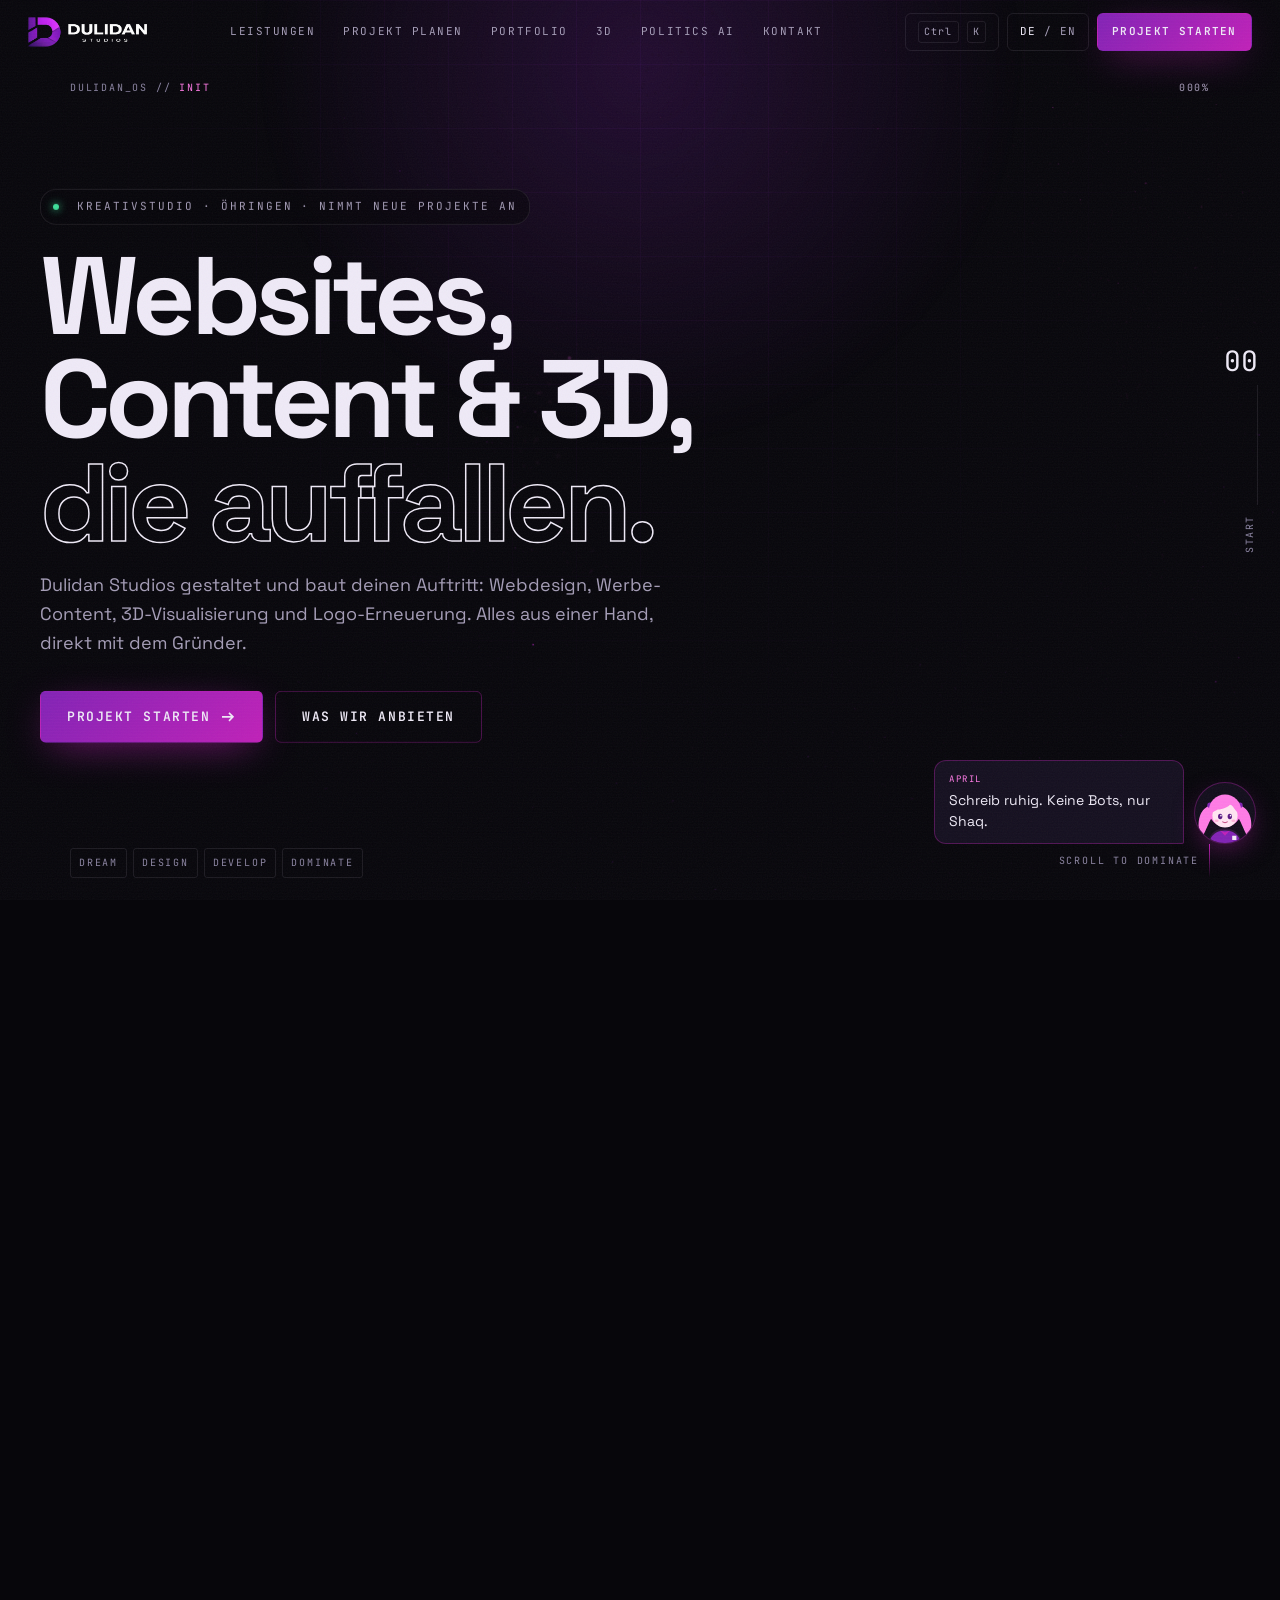
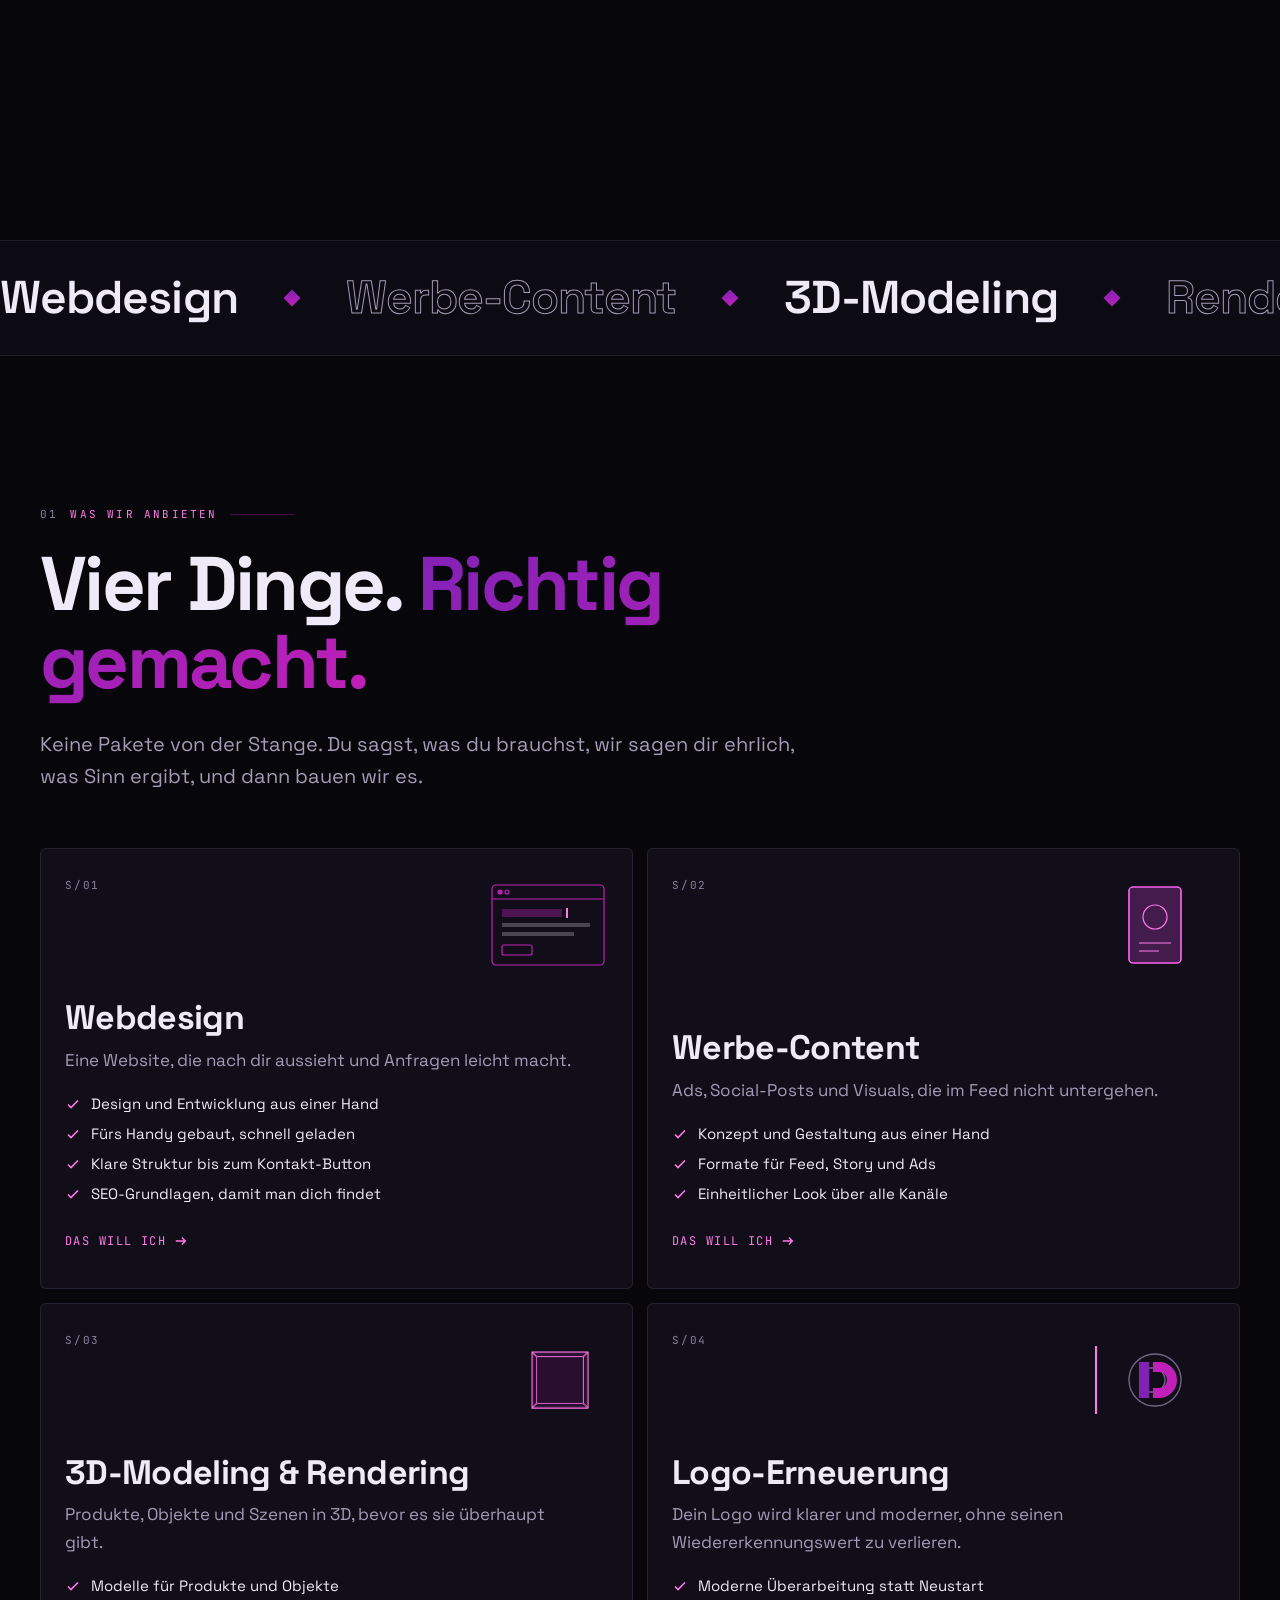
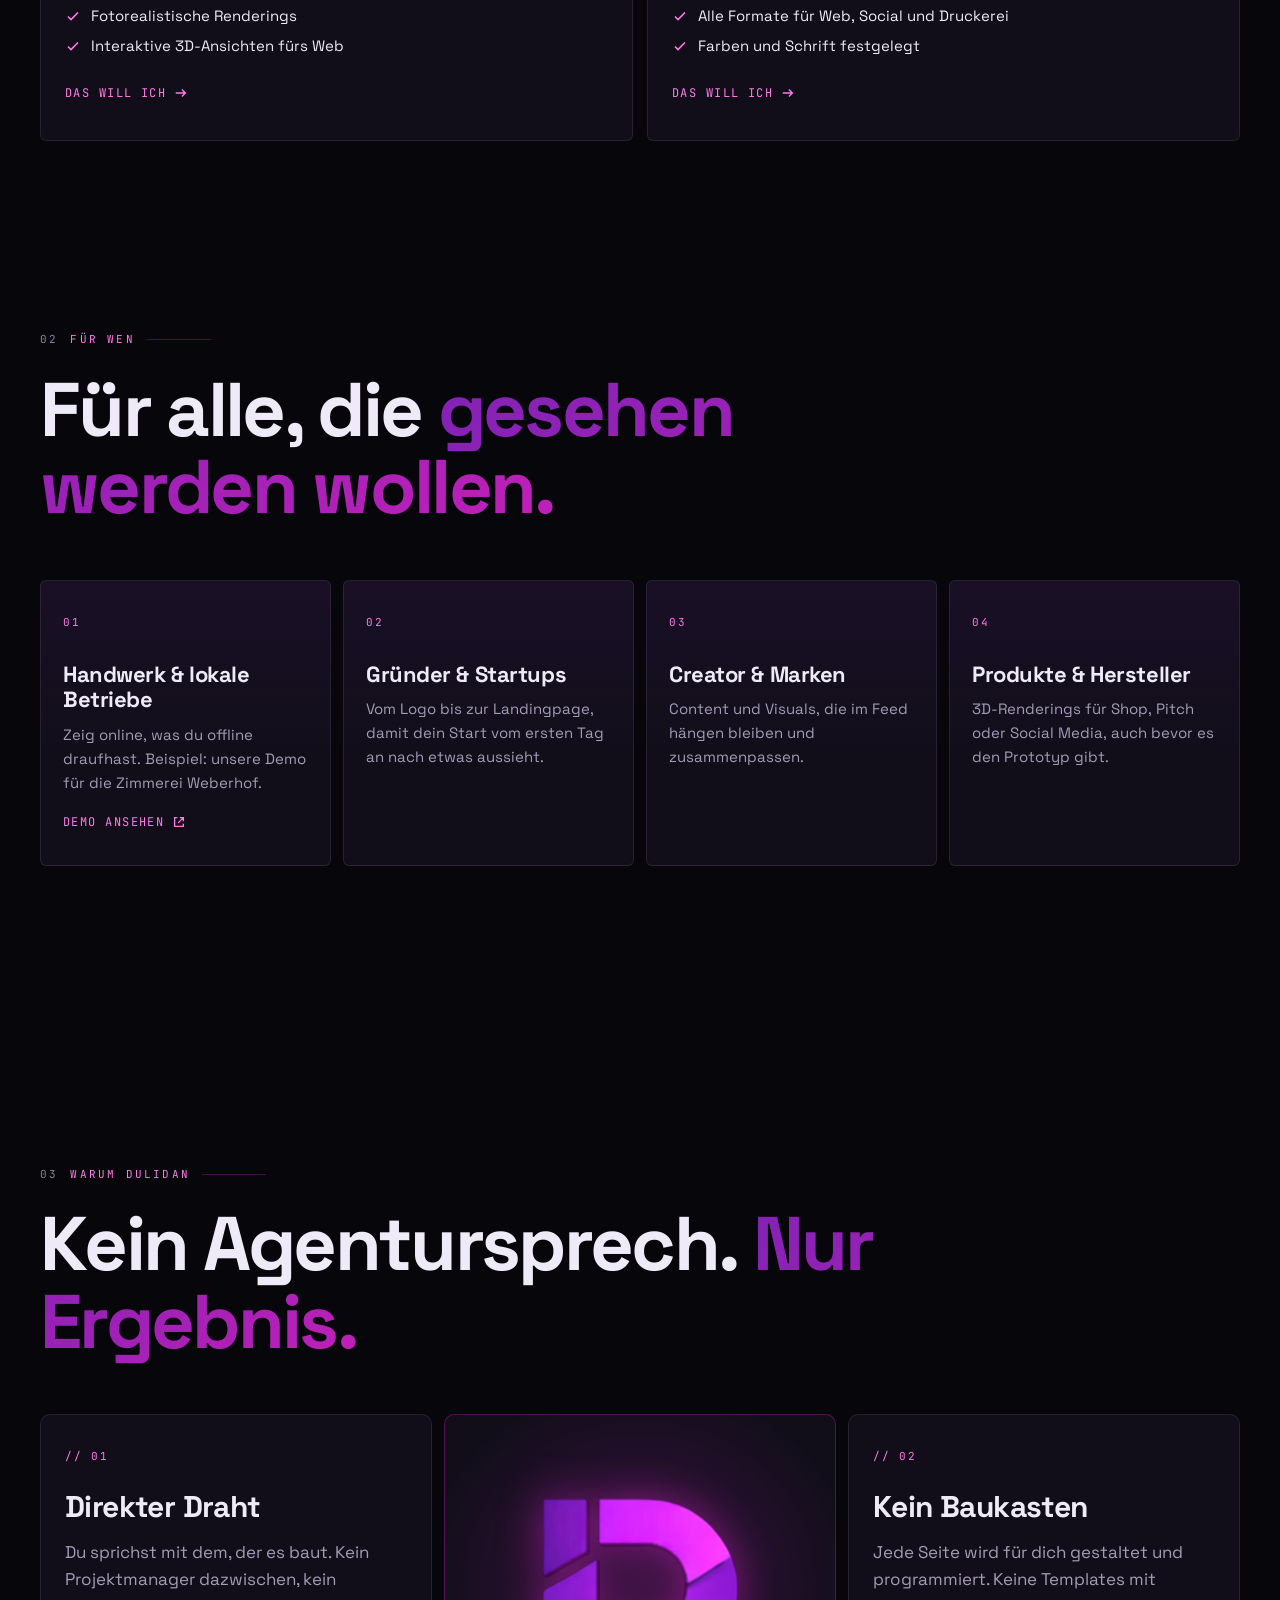
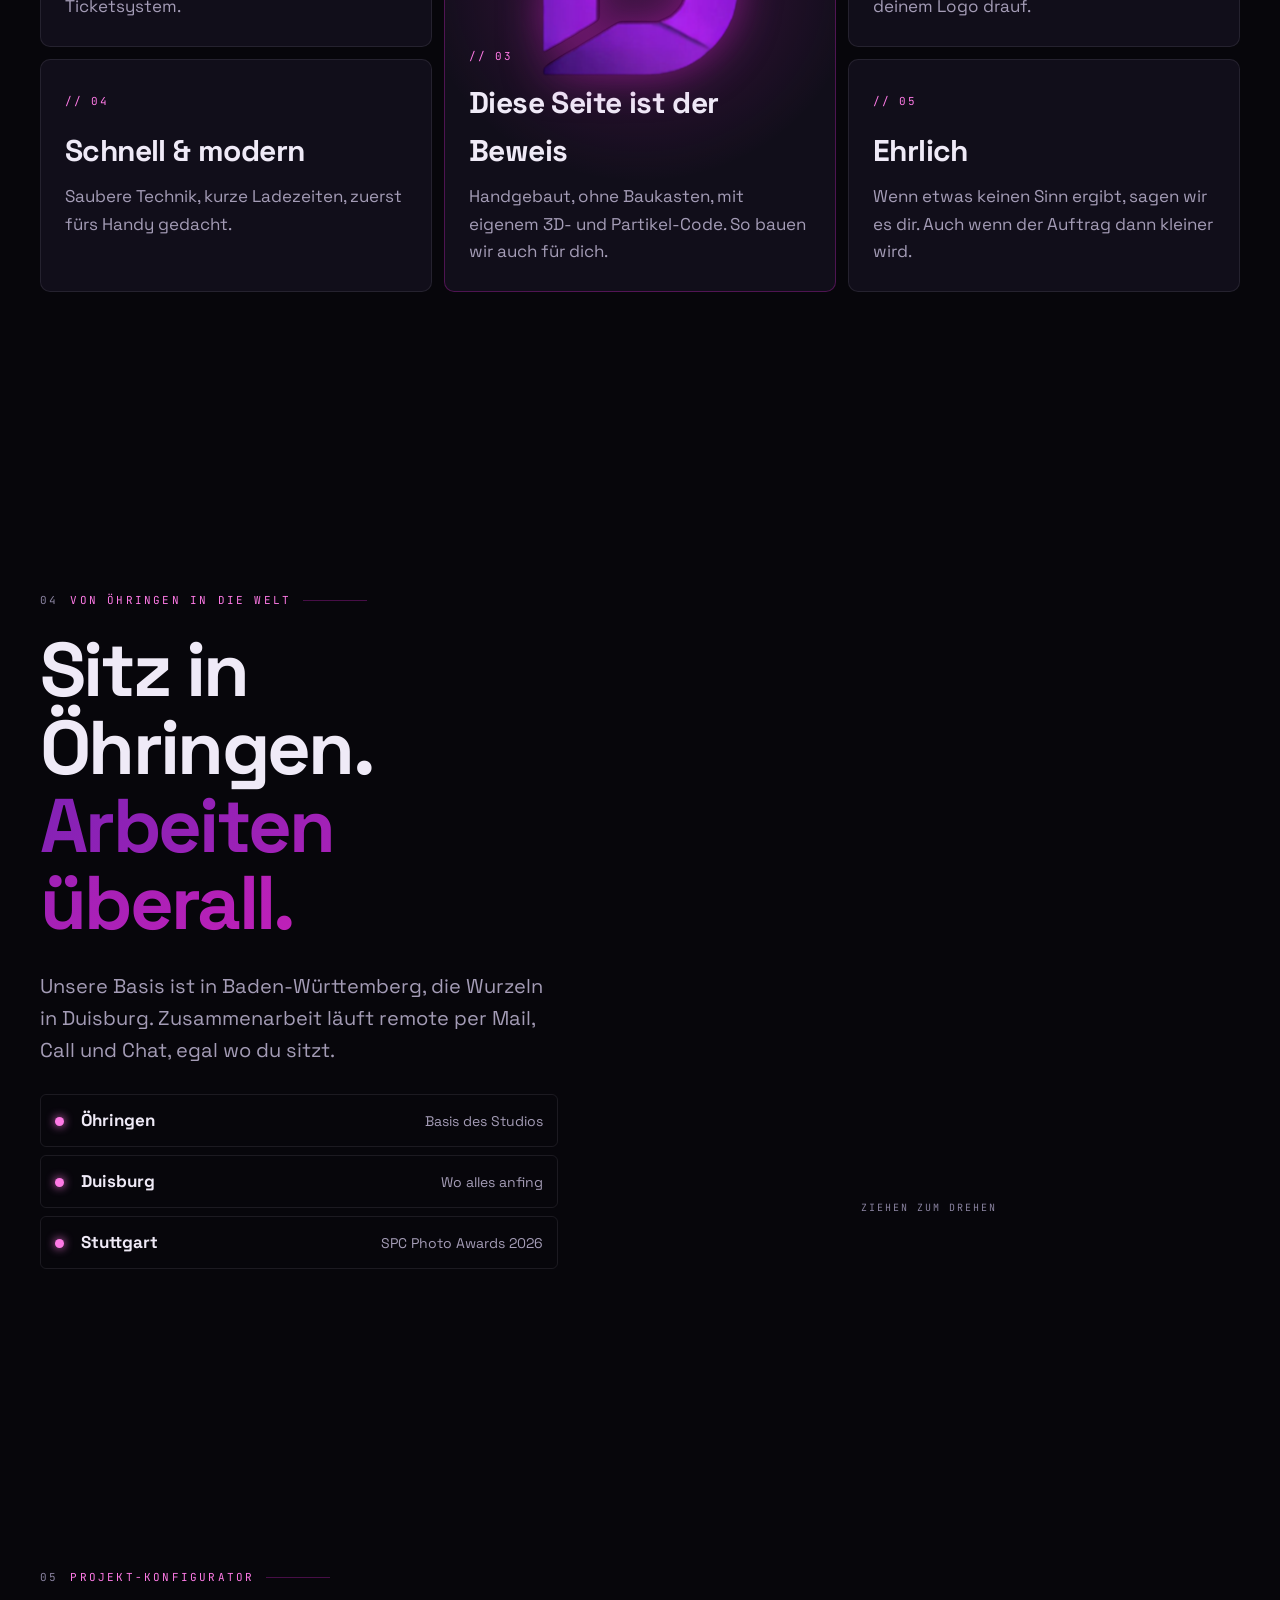
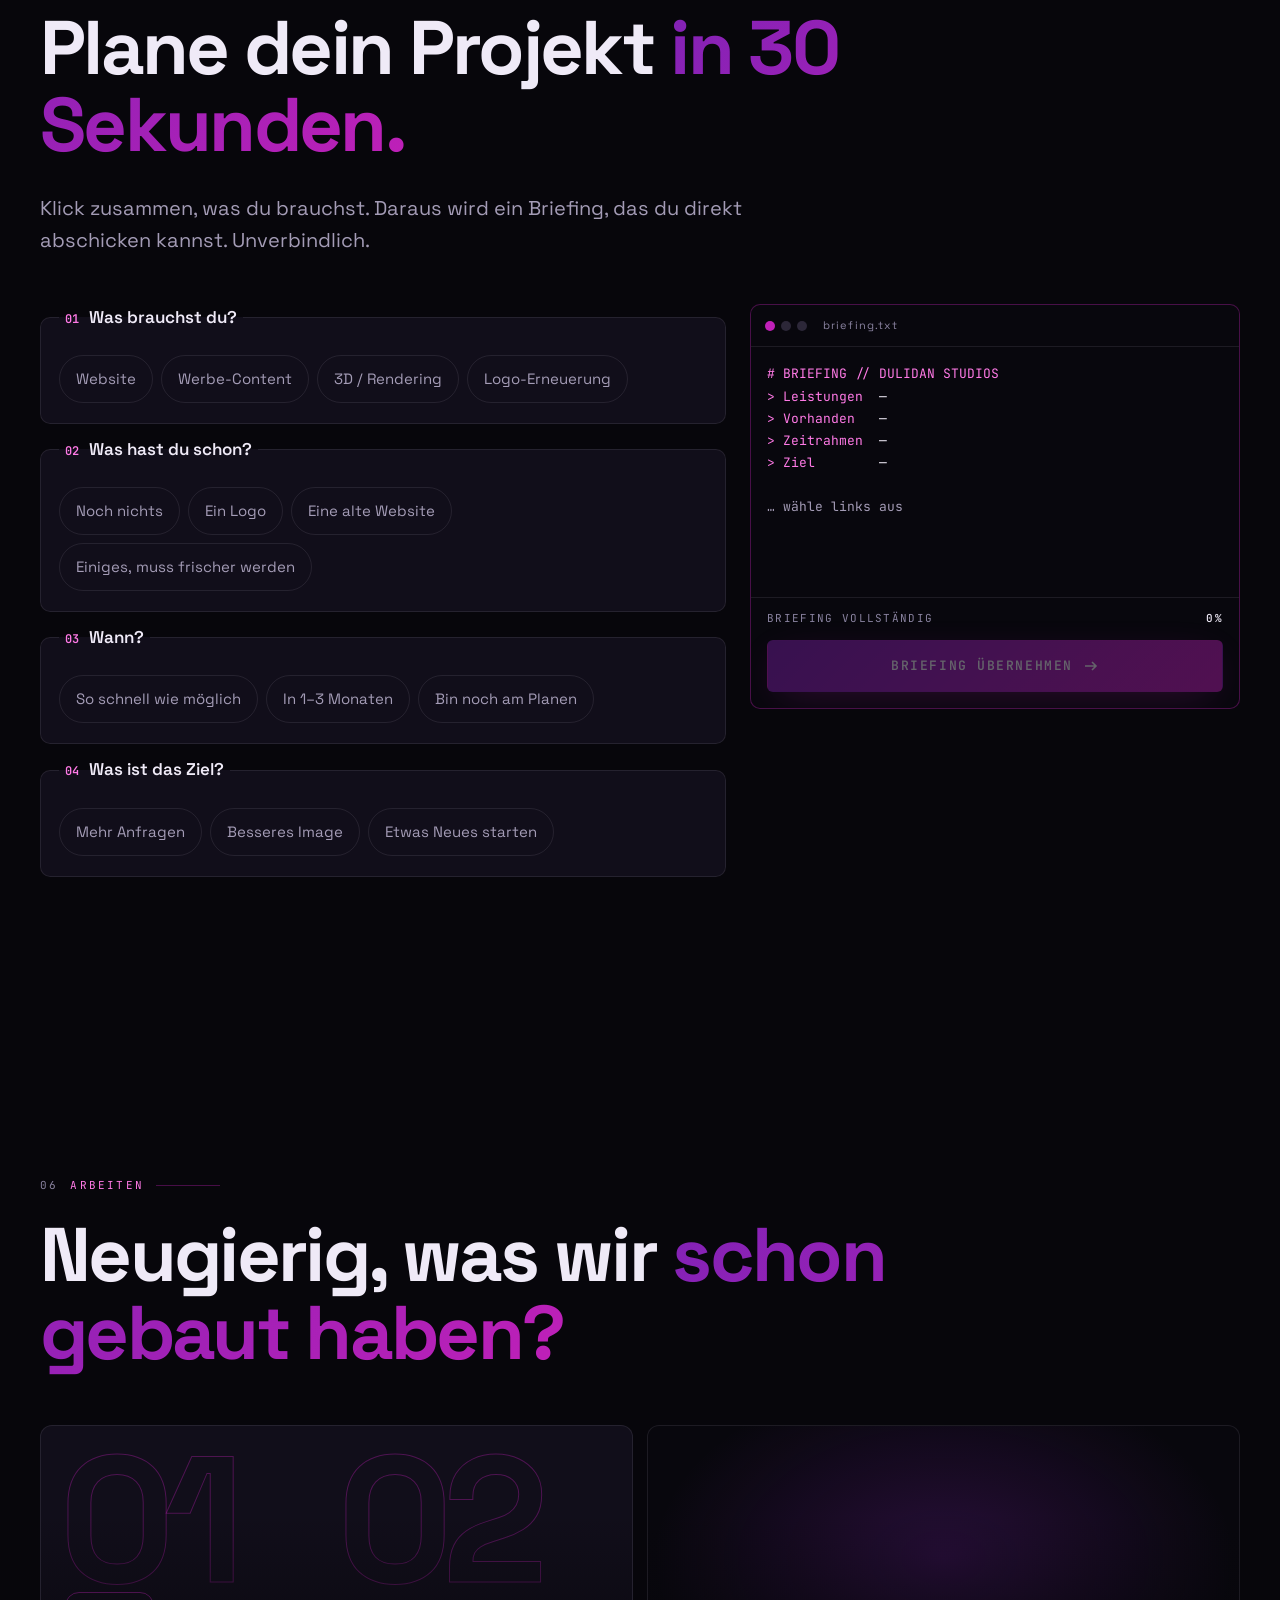
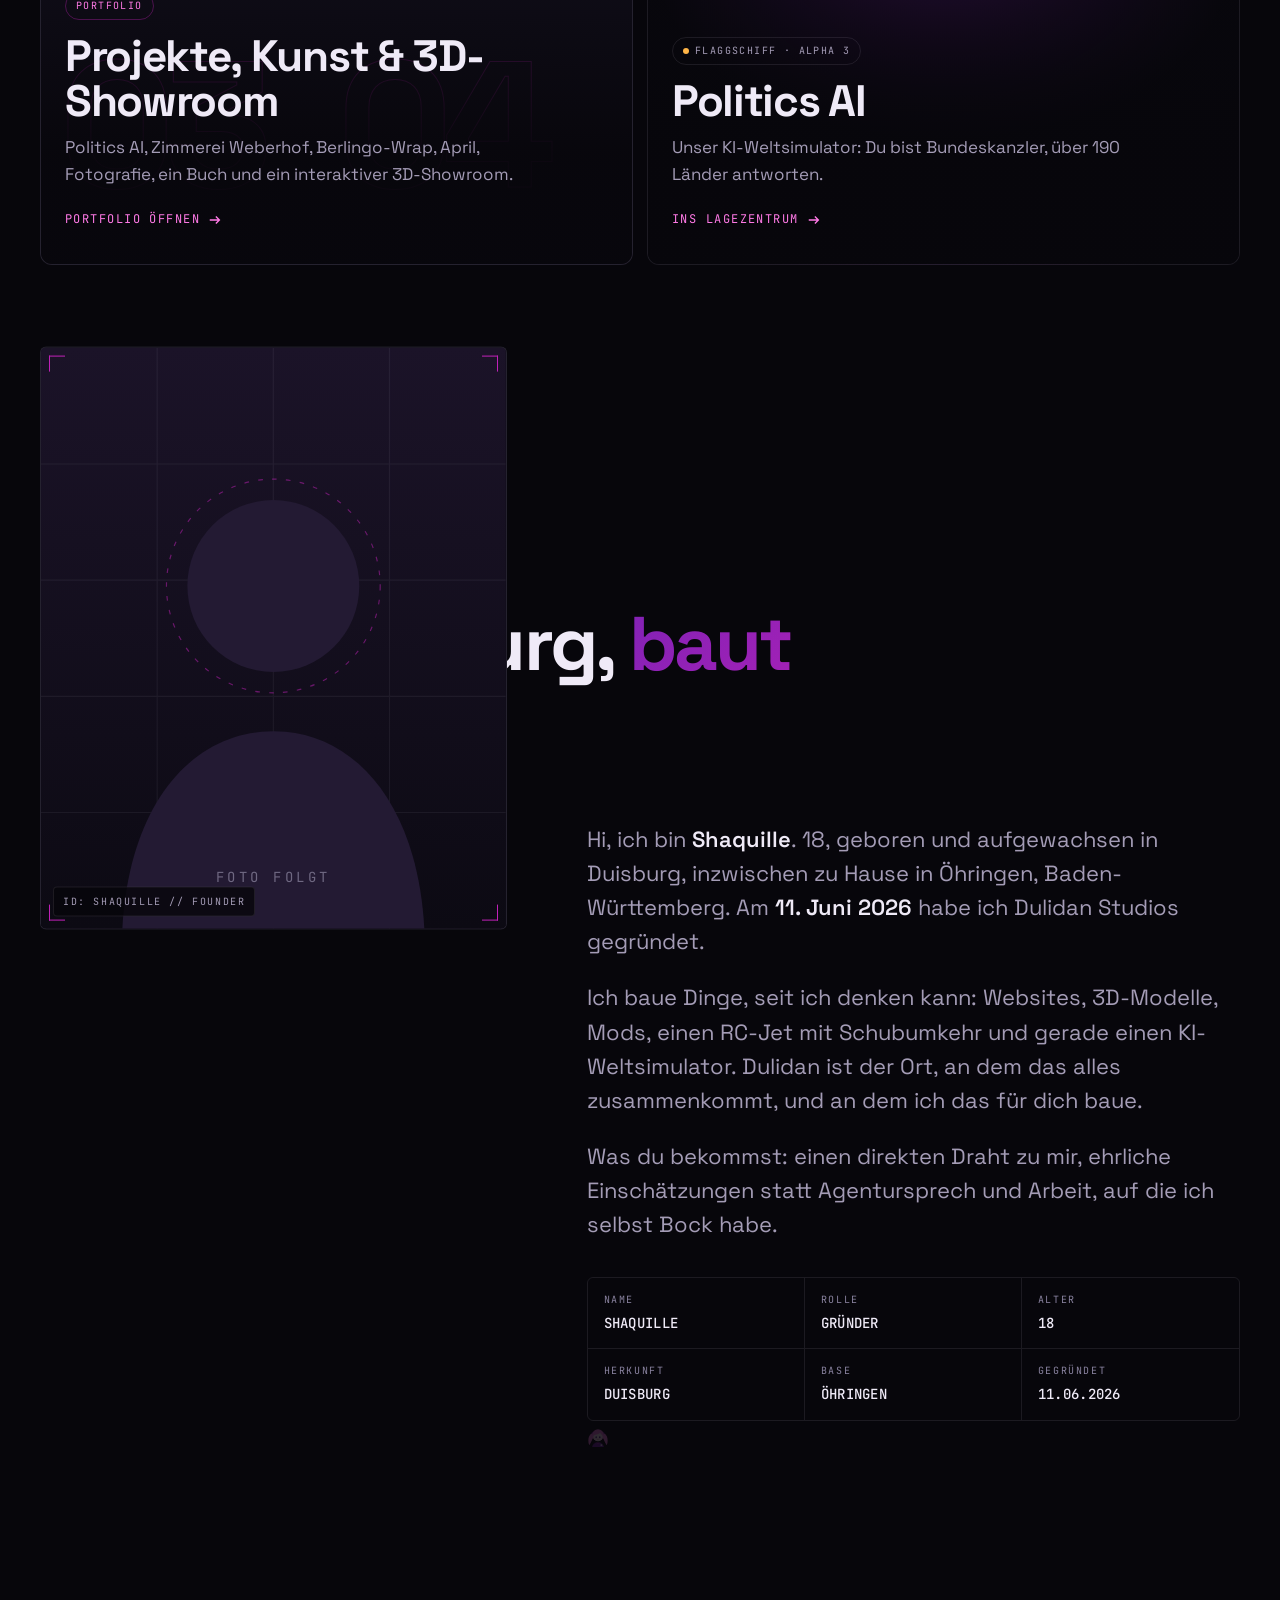
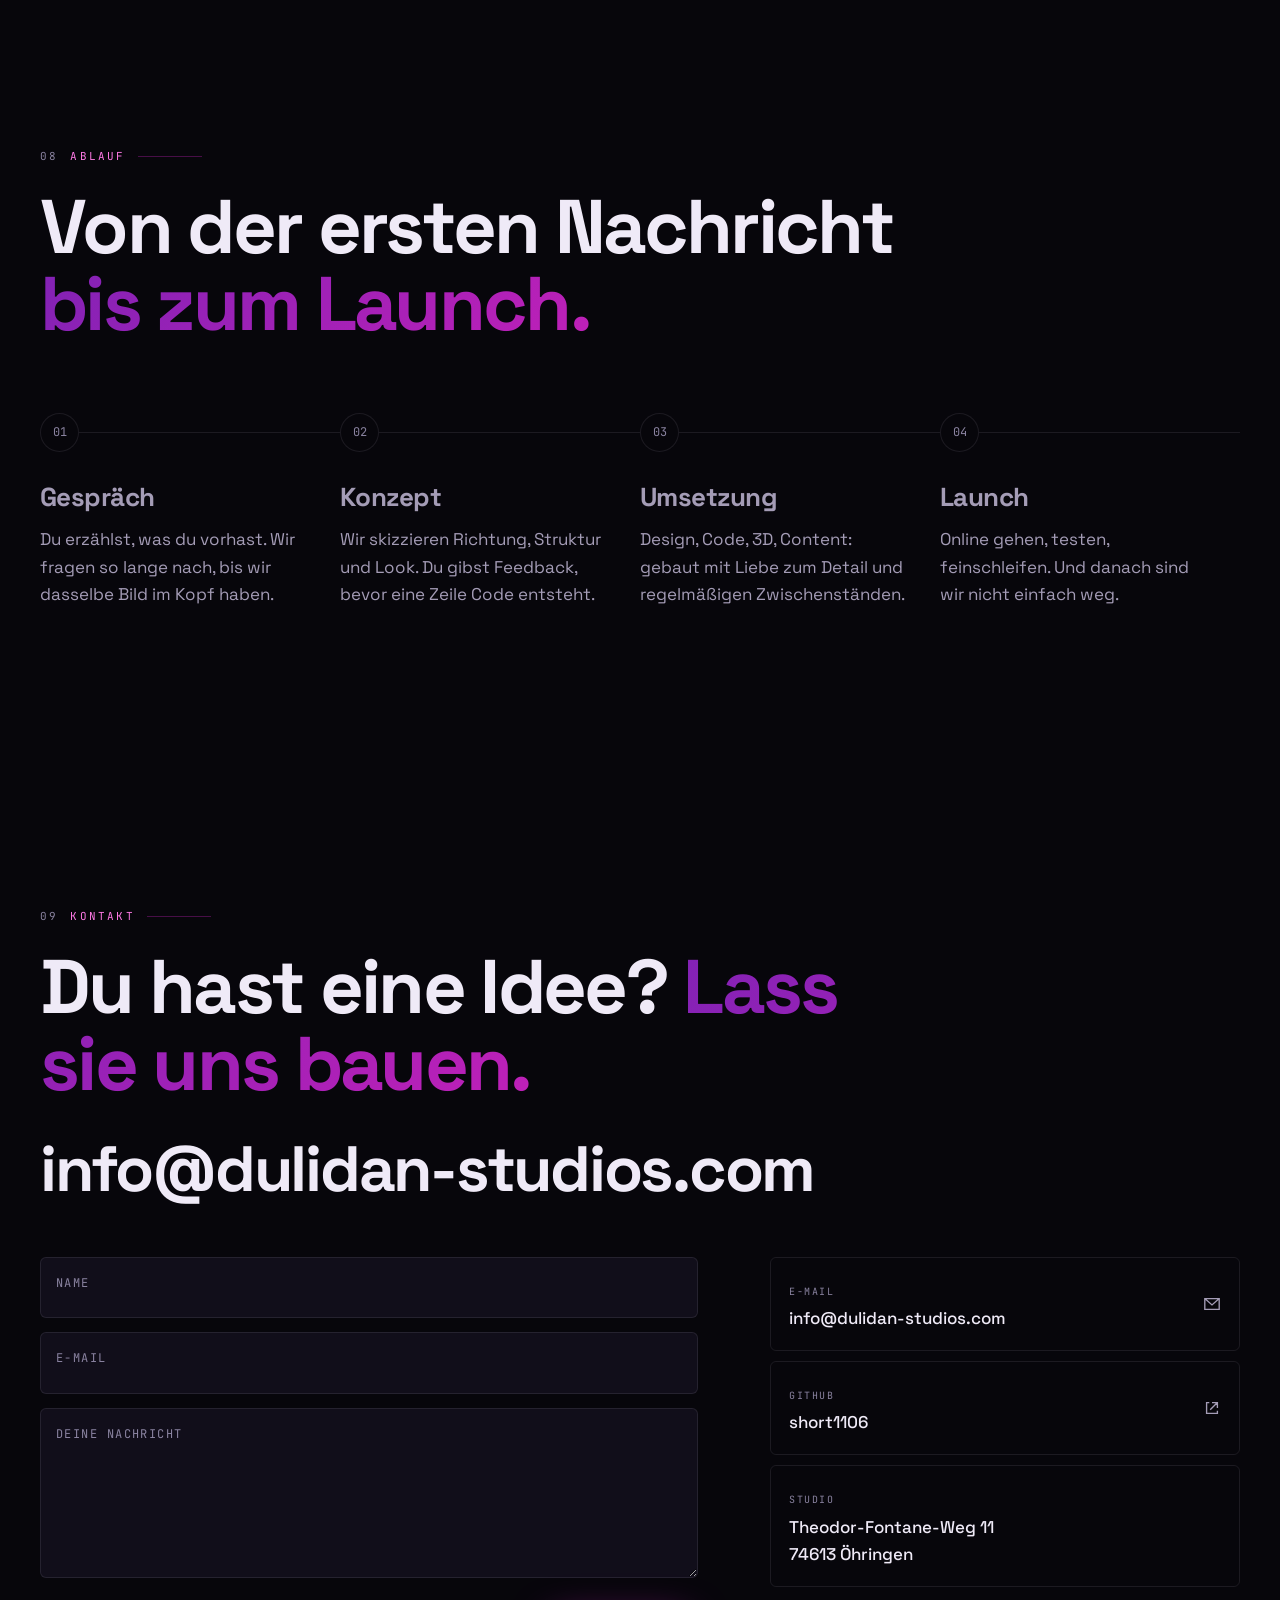
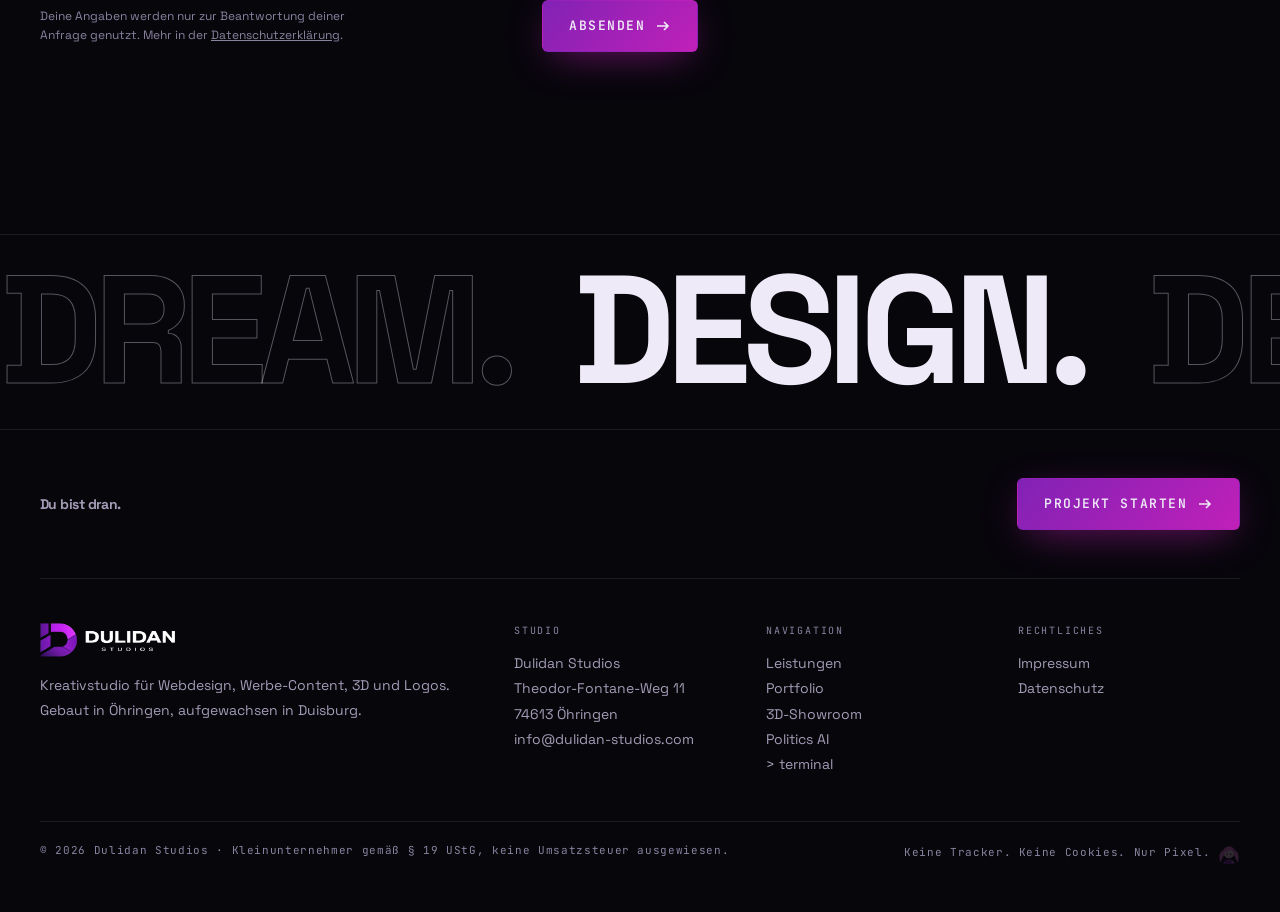
==== index.html @ 0182cdff "Website v2: Kundenfokus, epischer Hero, Portfolio-Seite und 3D-Showroom - Startseite auf Kundengewin" ====
<!DOCTYPE html>
<html lang="de">
<head>
<meta charset="UTF-8">
<meta name="viewport" content="width=device-width, initial-scale=1">
<title>Dulidan Studios · Webdesign, Content & 3D aus Öhringen</title>
<meta name="description" content="Dulidan Studios aus Öhringen: Webdesign, Werbe-Content, 3D-Modeling und Logo-Erneuerung. Dream. Design. Develop. Dominate.">
<meta name="theme-color" content="#07060b">
<meta name="color-scheme" content="dark">
<link rel="canonical" href="https://dulidan-studios.com/">
<meta property="og:type" content="website">
<meta property="og:site_name" content="Dulidan Studios">
<meta property="og:title" content="Dulidan Studios · Dream. Design. Develop. Dominate.">
<meta property="og:description" content="Dulidan Studios aus Öhringen: Webdesign, Werbe-Content, 3D-Modeling und Logo-Erneuerung. Dream. Design. Develop. Dominate.">
<meta property="og:url" content="https://dulidan-studios.com/">
<meta property="og:image" content="https://dulidan-studios.com/assets/img/og.jpg">
<meta property="og:image:width" content="1200">
<meta property="og:image:height" content="630">
<meta property="og:locale" content="de_DE">
<meta name="twitter:card" content="summary_large_image">
<link rel="icon" href="/favicon.ico" sizes="any">
<link rel="apple-touch-icon" href="/apple-touch-icon.png">
<link rel="manifest" href="/site.webmanifest">
<link rel="preload" href="/assets/fonts/space-grotesk.woff2" as="font" type="font/woff2" crossorigin>
<link rel="preload" href="/assets/fonts/jetbrains-mono.woff2" as="font" type="font/woff2" crossorigin>
<link rel="stylesheet" href="/assets/css/main.css">
<noscript><style>.rv,.rv-mask{opacity:1!important;transform:none!important;clip-path:none!important}.epic{height:auto!important}.epic-words .w{opacity:1!important;position:static!important}</style></noscript>
<script type="application/ld+json">
{"@context":"https://schema.org","@type":"Organization","name":"Dulidan Studios","slogan":"Dream. Design. Develop. Dominate.","url":"https://dulidan-studios.com/","logo":"https://dulidan-studios.com/assets/img/icon-192.png","email":"info@dulidan-studios.com","foundingDate":"2026-06-11","founder":{"@type":"Person","name":"Shaquille Abid El Moussaoui"},"address":{"@type":"PostalAddress","streetAddress":"Theodor-Fontane-Weg 11","postalCode":"74613","addressLocality":"Öhringen","addressRegion":"Baden-Württemberg","addressCountry":"DE"},"sameAs":["https://github.com/short1106"]}
</script>
<script>try{if(localStorage.getItem("dd_lang")==="en")document.documentElement.lang="en";if(!localStorage.getItem("dd_booted2")&&!matchMedia("(prefers-reduced-motion: reduce)").matches)document.documentElement.classList.add("booting")}catch(e){}</script>
<script src="/assets/js/main.js" defer></script>
</head>
<body data-page="home">
<svg width="0" height="0" style="position:absolute" aria-hidden="true">
  <defs>
    <!-- TODO: April-Illustration durch finale Grafik ersetzen (Platzhalter-Vektor) -->
    <symbol id="april" viewBox="0 0 100 100">
      <path fill="#ff7ae6" d="M24 38C6 44 2 70 10 92c6-6 12-26 20-38z"/>
      <path fill="#ff7ae6" d="M76 38c18 6 22 32 14 54-6-6-12-26-20-38z"/>
      <circle cx="25" cy="37" r="4.5" fill="#8122b5"/><circle cx="75" cy="37" r="4.5" fill="#8122b5"/>
      <circle cx="50" cy="46" r="27" fill="#ff7ae6"/>
      <path fill="#2a1736" d="M22 100c2-16 13-24 28-24s26 8 28 24z"/>
      <path fill="#8122b5" d="M24 100c2-14 12-21 26-21s24 7 26 21z"/>
      <path fill="#c020b8" d="M42 79l8 9 8-9-8 3z"/>
      <path fill="#fff" opacity=".9" d="M62 88h7v7h-7z"/>
      <ellipse cx="50" cy="54" rx="21" ry="20" fill="#ffe6f2"/>
      <path fill="#ff7ae6" d="M28 50c0-16 10-25 22-25s22 9 22 25c-6-6-10-12-12-16-4 6-14 10-22 10-4 2-8 4-10 6z"/>
      <ellipse cx="42" cy="56" rx="3.6" ry="4.6" fill="#5b1782"/><ellipse cx="58" cy="56" rx="3.6" ry="4.6" fill="#5b1782"/>
      <circle cx="43.2" cy="54.4" r="1.3" fill="#fff"/><circle cx="59.2" cy="54.4" r="1.3" fill="#fff"/>
      <path d="M46 65q4 3 8 0" stroke="#c0407a" stroke-width="1.6" fill="none" stroke-linecap="round"/>
      <ellipse cx="36" cy="63" rx="3.5" ry="2" fill="#ff9fd0" opacity=".7"/><ellipse cx="64" cy="63" rx="3.5" ry="2" fill="#ff9fd0" opacity=".7"/>
    </symbol>
    <symbol id="i-arrow" viewBox="0 0 16 16"><path d="M2 8h11M9 4l4 4-4 4" fill="none" stroke="currentColor" stroke-width="1.6"/></symbol>
    <symbol id="i-ext" viewBox="0 0 16 16"><path d="M6 3H3v10h10v-3M9 3h4v4M13 3L7 9" fill="none" stroke="currentColor" stroke-width="1.5"/></symbol>
    <symbol id="i-check" viewBox="0 0 16 16"><path d="M3 8.5l3 3 7-7" fill="none" stroke="currentColor" stroke-width="1.6"/></symbol>
  </defs>
</svg>

<a class="skip" href="#main" data-en="Skip to content">Zum Inhalt springen</a>
<div class="bg-grid" aria-hidden="true"></div>
<div class="bg-glow" aria-hidden="true"></div>
<div class="fx fx-noise" aria-hidden="true"></div>
<div class="fx fx-scan" aria-hidden="true"></div>
<div class="wipe" id="wipe" aria-hidden="true"><img src="/assets/img/logo-mark.webp" alt="" width="64" height="64"></div>

<!-- BOOT -->
<div class="boot" id="boot" role="dialog" aria-modal="true" aria-label="Startsequenz" hidden>
  <div class="boot-in">
    <img class="boot-logo" src="/assets/img/logo-mark.webp" alt="" width="56" height="56">
    <div class="boot-lines" id="bootLines" aria-live="polite"></div>
    <div class="boot-bar"><i id="bootBar"></i></div>
    <div class="boot-foot"><span>DULIDAN_OS v2.0</span><span id="bootPct">0%</span></div>
  </div>
  <button class="boot-skip" id="bootSkip" type="button" data-en="Skip [Enter]">Überspringen [Enter]</button>
</div>

<!-- HUD -->
<div class="hud hud-progress" aria-hidden="true"><i id="progress"></i></div>
<div class="hud hud-r" aria-hidden="true"><span class="idx mono" id="hudIdx">00</span><span class="bar"><i id="hudBar"></i></span><span class="name" id="hudName">Start</span></div>
<div class="hud hud-bl" aria-hidden="true"><span class="status-dot"></span>Öhringen <b class="mono" id="hudClock">--:--:--</b> · 49.20°N 9.50°E</div>
<div class="hud hud-br" aria-hidden="true">Scroll <b class="mono" id="hudPct">000%</b> · <span data-en="Ctrl+K Command">Strg+K Kommando</span></div>

<!-- NAV -->
<header class="nav" id="nav">
  <a class="nav-logo" href="/" aria-label="Dulidan Studios – Startseite"><img src="/assets/img/logo-full.webp" alt="Dulidan Studios" width="458" height="115"></a>
  <nav aria-label="Hauptnavigation">
    <ul class="nav-links">
      <li><a href="#leistungen" data-en="Services">Leistungen</a></li>
      <li><a href="#projekt" data-en="Plan a project">Projekt planen</a></li>
      <li><a href="/portfolio/">Portfolio</a></li>
      <li><a href="/portfolio/#showroom">3D</a></li>
      <li><a href="/politics-ai/">Politics AI</a></li>
      <li><a href="#kontakt" data-en="Contact">Kontakt</a></li>
    </ul>
  </nav>
  <div class="nav-tools">
    <button class="chip-btn cmdk-btn" type="button" id="cmdkBtn" aria-label="Kommandozentrale öffnen"><kbd>Ctrl</kbd><kbd>K</kbd></button>
    <button class="chip-btn lang-btn" type="button" id="langBtn" aria-label="Sprache wechseln / switch language"><span data-l="de">DE</span>/<span data-l="en">EN</span></button>
    <a class="btn btn-solid btn-nav" href="#projekt" data-en="Start project">Projekt starten</a>
    <button class="burger" id="burger" type="button" aria-label="Menü" aria-expanded="false" aria-controls="mmenu"><span></span></button>
  </div>
</header>
<div class="mmenu" id="mmenu">
  <a href="#leistungen"><span>01</span><b data-en="Services">Leistungen</b></a>
  <a href="#fuerwen"><span>02</span><b data-en="Who it's for">Für wen</b></a>
  <a href="#projekt"><span>03</span><b data-en="Plan a project">Projekt planen</b></a>
  <a href="/portfolio/"><span>04</span><b>Portfolio</b></a>
  <a href="/portfolio/#showroom"><span>05</span><b data-en="3D showroom">3D-Showroom</b></a>
  <a href="/politics-ai/"><span>06</span><b>Politics AI</b></a>
  <a href="#about"><span>07</span><b data-en="About">Über mich</b></a>
  <a href="#kontakt"><span>08</span><b data-en="Contact">Kontakt</b></a>
</div>

<main id="main">

<!-- EPIC HERO: Dream. Design. Develop. Dominate. -->
<section class="epic" id="top" data-sec="Start" aria-labelledby="hero-h">
  <div class="epic-stick">
    <div class="hero-canvas" id="heroCanvas" aria-hidden="true">
      <img class="hero-fallback" id="heroFallback" src="/assets/img/logo-mark.webp" alt="" width="512" height="512">
    </div>
    <div class="epic-flash" aria-hidden="true"></div>

    <div class="epic-intro wrap" id="epicIntro">
      <p class="hero-kicker"><span class="status-dot"></span><span data-en="Creative studio · Öhringen · taking new projects">Kreativstudio · Öhringen · nimmt neue Projekte an</span></p>
      <h1 class="hero-title" id="hero-h"><span class="l"><span data-en="Websites,">Websites,</span></span><span class="l l2"><span data-en="content &amp; 3D">Content &amp; 3D,</span></span><span class="l l3"><span class="outline" data-en="that stand out.">die auffallen.</span></span></h1>
      <p class="hero-sub" data-en="Dulidan Studios designs and builds your presence: web design, ad content, 3D visualisation and logo refreshes. Everything from one hand, directly with the founder.">Dulidan Studios gestaltet und baut deinen Auftritt: Webdesign, Werbe-Content, 3D-Visualisierung und Logo-Erneuerung. Alles aus einer Hand, direkt mit dem Gründer.</p>
      <div class="hero-cta">
        <a class="btn btn-solid mag" href="#projekt" data-cursor="Los"><span data-en="Start your project">Projekt starten</span><svg aria-hidden="true"><use href="#i-arrow"/></svg></a>
        <a class="btn mag" href="#leistungen" data-cursor="Services"><span data-en="What we offer">Was wir anbieten</span></a>
      </div>
    </div>

    <div class="epic-words" id="epicWords" aria-label="Dream. Design. Develop. Dominate.">
      <div class="w" data-i="0"><span class="wn mono">01</span><b class="glitch" data-t="DREAM.">DREAM.</b><span class="ws" data-en="You have an idea.">Du hast eine Idee.</span></div>
      <div class="w" data-i="1"><span class="wn mono">02</span><b class="glitch" data-t="DESIGN.">DESIGN.</b><span class="ws" data-en="We give it shape.">Wir geben ihr eine Form.</span></div>
      <div class="w" data-i="2"><span class="wn mono">03</span><b class="glitch" data-t="DEVELOP.">DEVELOP.</b><span class="ws" data-en="We build it. Visible to the whole world.">Wir bauen sie. Sichtbar für die ganze Welt.</span></div>
      <div class="w" data-i="3"><span class="wn mono">04</span><b class="glitch" data-t="DOMINATE.">DOMINATE.</b><span class="ws" data-en="And you stand out.">Und du hebst dich ab.</span></div>
      <div class="w w-final" data-i="4">
        <p class="lockup"><span>Dream.</span> <span>Design.</span> <span>Develop.</span> <span class="dom">Dominate.</span></p>
        <a class="btn btn-solid mag" href="#leistungen" data-cursor="Go"><span data-en="Let's go">Lass uns loslegen</span><svg aria-hidden="true"><use href="#i-arrow"/></svg></a>
      </div>
    </div>

    <div class="epic-hud" aria-hidden="true">
      <div class="eh-tl mono">DULIDAN_OS // <span id="ehStage">INIT</span></div>
      <div class="eh-tr mono"><span id="ehPct">000</span>%</div>
      <ol class="eh-steps mono" id="ehSteps"><li>Dream</li><li>Design</li><li>Develop</li><li>Dominate</li></ol>
      <div class="eh-scroll mono"><span data-en="Scroll to dominate">Scroll to dominate</span><i></i></div>
    </div>
  </div>
</section>

<div class="marquee" aria-hidden="true">
  <div class="marquee-track">
    <span>Webdesign</span><span>Werbe-Content</span><span>3D-Modeling</span><span>Rendering</span><span>Logo-Erneuerung</span><span>Social Ads</span>
    <span>Webdesign</span><span>Werbe-Content</span><span>3D-Modeling</span><span>Rendering</span><span>Logo-Erneuerung</span><span>Social Ads</span>
  </div>
</div>

<!-- LEISTUNGEN -->
<section class="sec" id="leistungen" data-sec="Leistungen" data-sec-en="Services" aria-labelledby="svc-h">
  <div class="wrap">
    <p class="sec-label rv"><span class="n">01</span><span data-en="What we offer">Was wir anbieten</span></p>
    <h2 class="h2 rv-mask" id="svc-h" data-en="Four things. <em>Done properly.</em>">Vier Dinge. <em>Richtig gemacht.</em></h2>
    <p class="lead rv" data-en="No off-the-shelf packages. You tell us what you need, we tell you honestly what makes sense, and then we build it.">Keine Pakete von der Stange. Du sagst, was du brauchst, wir sagen dir ehrlich, was Sinn ergibt, und dann bauen wir es.</p>
    <div class="svc-grid">
      <article class="svc rv tilt" style="--d:0.0s">
        <div class="svc-top"><span class="svc-n">S/01</span>
          <svg class="svc-ico ico-web" viewBox="0 0 120 96" aria-hidden="true" fill="none" stroke="#c020b8" stroke-width="1.2"><rect x="4" y="8" width="112" height="80" rx="4"/><path d="M4 22h112"/><circle cx="12" cy="15" r="2" fill="#c020b8"/><circle cx="19" cy="15" r="2"/><rect class="blk" x="14" y="32" width="60" height="8" fill="rgba(192,32,184,.35)" stroke="none"/><rect class="blk" x="14" y="46" width="88" height="4" fill="rgba(239,234,247,.25)" stroke="none"/><rect class="blk" x="14" y="55" width="72" height="4" fill="rgba(239,234,247,.25)" stroke="none"/><rect x="14" y="68" width="30" height="10" rx="2"/><rect class="cur-b" x="78" y="31" width="2" height="10" fill="#ff7ae6" stroke="none"/></svg>
        </div>
        <h3 data-en="Web design">Webdesign</h3>
        <p data-en="A website that looks like you and makes enquiries easy.">Eine Website, die nach dir aussieht und Anfragen leicht macht.</p>
        <ul class="svc-list"><li><svg aria-hidden="true"><use href="#i-check"/></svg><span data-en="Design and development from one hand">Design und Entwicklung aus einer Hand</span></li><li><svg aria-hidden="true"><use href="#i-check"/></svg><span data-en="Built for phones, fast to load">Fürs Handy gebaut, schnell geladen</span></li><li><svg aria-hidden="true"><use href="#i-check"/></svg><span data-en="Clear structure all the way to the contact button">Klare Struktur bis zum Kontakt-Button</span></li><li><svg aria-hidden="true"><use href="#i-check"/></svg><span data-en="SEO basics so people can find you">SEO-Grundlagen, damit man dich findet</span></li></ul>
        <button class="link-arrow svc-pick" type="button" data-pick="web"><span data-en="Request this">Das will ich</span><svg width="14" height="14" aria-hidden="true"><use href="#i-arrow"/></svg></button>
      </article>
      <article class="svc rv tilt" style="--d:0.08s">
        <div class="svc-top"><span class="svc-n">S/02</span>
          <svg class="svc-ico ico-ads" viewBox="0 0 120 96" aria-hidden="true" fill="none" stroke-width="1.2"><g class="fr"><rect x="34" y="10" width="52" height="76" rx="4" stroke="#8122b5" fill="rgba(129,34,181,.12)"/></g><g class="fr"><rect x="34" y="10" width="52" height="76" rx="4" stroke="#c020b8" fill="rgba(192,32,184,.12)"/><path d="M44 66h32M44 74h20" stroke="#ff7ae6"/></g><g class="fr"><rect x="34" y="10" width="52" height="76" rx="4" stroke="#ff7ae6" fill="rgba(255,122,230,.08)"/><circle cx="60" cy="40" r="12" stroke="#ff7ae6"/></g></svg>
        </div>
        <h3 data-en="Ad content">Werbe-Content</h3>
        <p data-en="Ads, social posts and visuals that don't drown in the feed.">Ads, Social-Posts und Visuals, die im Feed nicht untergehen.</p>
        <ul class="svc-list"><li><svg aria-hidden="true"><use href="#i-check"/></svg><span data-en="Concept and design from one hand">Konzept und Gestaltung aus einer Hand</span></li><li><svg aria-hidden="true"><use href="#i-check"/></svg><span data-en="Formats for feed, story and ads">Formate für Feed, Story und Ads</span></li><li><svg aria-hidden="true"><use href="#i-check"/></svg><span data-en="One consistent look across channels">Einheitlicher Look über alle Kanäle</span></li></ul>
        <button class="link-arrow svc-pick" type="button" data-pick="ads"><span data-en="Request this">Das will ich</span><svg width="14" height="14" aria-hidden="true"><use href="#i-arrow"/></svg></button>
      </article>
      <article class="svc rv tilt" style="--d:0.0s">
        <div class="svc-top"><span class="svc-n">S/03</span>
          <div class="svc-ico cube-wrap" aria-hidden="true"><div class="cube"><i></i><i></i><i></i><i></i><i></i><i></i></div></div>
        </div>
        <h3 data-en="3D modeling &amp; rendering">3D-Modeling &amp; Rendering</h3>
        <p data-en="Products, objects and scenes in 3D before they even exist.">Produkte, Objekte und Szenen in 3D, bevor es sie überhaupt gibt.</p>
        <ul class="svc-list"><li><svg aria-hidden="true"><use href="#i-check"/></svg><span data-en="Models for products and objects">Modelle für Produkte und Objekte</span></li><li><svg aria-hidden="true"><use href="#i-check"/></svg><span data-en="Photorealistic renderings">Fotorealistische Renderings</span></li><li><svg aria-hidden="true"><use href="#i-check"/></svg><span data-en="Interactive 3D views for the web">Interaktive 3D-Ansichten fürs Web</span></li></ul>
        <button class="link-arrow svc-pick" type="button" data-pick="3d"><span data-en="Request this">Das will ich</span><svg width="14" height="14" aria-hidden="true"><use href="#i-arrow"/></svg></button>
      </article>
      <article class="svc rv tilt" style="--d:0.08s">
        <div class="svc-top"><span class="svc-n">S/04</span>
          <svg class="svc-ico ico-logo" viewBox="0 0 120 96" aria-hidden="true" fill="none" stroke-width="1.4"><g class="old" stroke="#6f6882"><circle cx="60" cy="48" r="26"/><path d="M48 36v24h10a12 12 0 000-24z"/></g><g class="new"><path d="M44 30h10v36H44z" fill="#8122b5"/><path d="M58 30h6a18 18 0 010 36h-6v-10h6a8 8 0 000-16h-6z" fill="#c020b8"/></g><rect class="sweep" x="0" y="14" width="2" height="68" fill="#ff7ae6"/></svg>
        </div>
        <h3 data-en="Logo refresh">Logo-Erneuerung</h3>
        <p data-en="Your logo gets clearer and more modern without losing what makes it recognisable.">Dein Logo wird klarer und moderner, ohne seinen Wiedererkennungswert zu verlieren.</p>
        <ul class="svc-list"><li><svg aria-hidden="true"><use href="#i-check"/></svg><span data-en="Modern rework instead of starting over">Moderne Überarbeitung statt Neustart</span></li><li><svg aria-hidden="true"><use href="#i-check"/></svg><span data-en="All formats for web, social and your printer">Alle Formate für Web, Social und Druckerei</span></li><li><svg aria-hidden="true"><use href="#i-check"/></svg><span data-en="Colours and typefaces defined">Farben und Schrift festgelegt</span></li></ul>
        <button class="link-arrow svc-pick" type="button" data-pick="logo"><span data-en="Request this">Das will ich</span><svg width="14" height="14" aria-hidden="true"><use href="#i-arrow"/></svg></button>
      </article>
    </div>
  </div>
</section>

<!-- FÜR WEN -->
<section class="sec sec-tight" id="fuerwen" data-sec="Für wen" data-sec-en="Who it's for" aria-labelledby="who-h">
  <div class="wrap">
    <p class="sec-label rv"><span class="n">02</span><span data-en="Who it's for">Für wen</span></p>
    <h2 class="h2 rv-mask" id="who-h" data-en="Built for people <em>who want to be seen.</em>">Für alle, die <em>gesehen werden wollen.</em></h2>
    <div class="who">
      <article class="who-c rv"><span class="who-i mono">01</span><h3 data-en="Craft &amp; local businesses">Handwerk &amp; lokale Betriebe</h3><p data-en="Show online what you're great at offline. Example: our demo for the carpentry Zimmerei Weberhof.">Zeig online, was du offline draufhast. Beispiel: unsere Demo für die Zimmerei Weberhof.</p><a class="link-arrow" href="https://zimmerei-bsp.dulidan-studios.com" target="_blank" rel="noopener"><span data-en="See demo">Demo ansehen</span><svg width="14" height="14" aria-hidden="true"><use href="#i-ext"/></svg></a></article>
      <article class="who-c rv" style="--d:.06s"><span class="who-i mono">02</span><h3 data-en="Founders &amp; start-ups">Gründer &amp; Startups</h3><p data-en="From logo to landing page, so your start looks like something from day one.">Vom Logo bis zur Landingpage, damit dein Start vom ersten Tag an nach etwas aussieht.</p></article>
      <article class="who-c rv" style="--d:.12s"><span class="who-i mono">03</span><h3 data-en="Creators &amp; brands">Creator &amp; Marken</h3><p data-en="Content and visuals that stick in the feed and fit together.">Content und Visuals, die im Feed hängen bleiben und zusammenpassen.</p></article>
      <article class="who-c rv" style="--d:.18s"><span class="who-i mono">04</span><h3 data-en="Products &amp; makers">Produkte &amp; Hersteller</h3><p data-en="3D renderings for shop, pitch or social media, even before the prototype exists.">3D-Renderings für Shop, Pitch oder Social Media, auch bevor es den Prototyp gibt.</p></article>
    </div>
  </div>
</section>

<!-- WARUM -->
<section class="sec" id="warum" data-sec="Warum Dulidan" data-sec-en="Why Dulidan" aria-labelledby="why-h">
  <div class="wrap">
    <p class="sec-label rv"><span class="n">03</span><span data-en="Why Dulidan">Warum Dulidan</span></p>
    <h2 class="h2 rv-mask" id="why-h" data-en="No agency speak. <em>Just results.</em>">Kein Agentursprech. <em>Nur Ergebnis.</em></h2>
    <div class="bento">
      <article class="bt bt-a rv"><span class="bt-k mono">// 01</span><h3 data-en="Direct line">Direkter Draht</h3><p data-en="You talk to the person who builds it. No project manager in between, no ticket system.">Du sprichst mit dem, der es baut. Kein Projektmanager dazwischen, kein Ticketsystem.</p></article>
      <article class="bt bt-b rv" style="--d:.06s"><span class="bt-k mono">// 02</span><h3 data-en="No site builder">Kein Baukasten</h3><p data-en="Every page is designed and coded for you. No templates with your logo slapped on.">Jede Seite wird für dich gestaltet und programmiert. Keine Templates mit deinem Logo drauf.</p></article>
      <article class="bt bt-c rv" style="--d:.12s">
        <div class="bt-d" aria-hidden="true"><div class="d3" id="d3"><i></i><i></i><i></i><i></i><i></i><i></i><i></i><i></i><i></i><i></i><i></i><i></i></div></div>
        <span class="bt-k mono">// 03</span><h3 data-en="This site is the proof">Diese Seite ist der Beweis</h3><p data-en="Hand-built, no site builder, own 3D and particle code. That's how we build for you too.">Handgebaut, ohne Baukasten, mit eigenem 3D- und Partikel-Code. So bauen wir auch für dich.</p></article>
      <article class="bt bt-d2 rv"><span class="bt-k mono">// 04</span><h3 data-en="Fast &amp; modern">Schnell &amp; modern</h3><p data-en="Clean tech, short loading times, designed for phones first.">Saubere Technik, kurze Ladezeiten, zuerst fürs Handy gedacht.</p></article>
      <article class="bt bt-e rv" style="--d:.06s"><span class="bt-k mono">// 05</span><h3 data-en="Honest">Ehrlich</h3><p data-en="If something doesn't make sense, we'll tell you. Even if it means a smaller job.">Wenn etwas keinen Sinn ergibt, sagen wir es dir. Auch wenn der Auftrag dann kleiner wird.</p></article>
    </div>
  </div>
</section>

<!-- WELT -->
<section class="sec world" id="welt" data-sec="Weltweit" data-sec-en="Worldwide" aria-labelledby="world-h">
  <div class="wrap world-grid">
    <div>
      <p class="sec-label rv"><span class="n">04</span><span data-en="From Öhringen to the world">Von Öhringen in die Welt</span></p>
      <h2 class="h2 rv-mask" id="world-h" data-en="Based in Öhringen. <em>Working everywhere.</em>">Sitz in Öhringen. <em>Arbeiten überall.</em></h2>
      <p class="lead rv" data-en="Our base is in Baden-Württemberg, our roots in Duisburg. Collaboration runs remotely by email, call and chat, no matter where you are.">Unsere Basis ist in Baden-Württemberg, die Wurzeln in Duisburg. Zusammenarbeit läuft remote per Mail, Call und Chat, egal wo du sitzt.</p>
      <ul class="pins rv">
        <li data-pin="0"><span class="pin-d"></span><b>Öhringen</b><span data-en="Studio base">Basis des Studios</span></li>
        <li data-pin="1"><span class="pin-d"></span><b>Duisburg</b><span data-en="Where it all began">Wo alles anfing</span></li>
        <li data-pin="2"><span class="pin-d"></span><b>Stuttgart</b><span data-en="SPC Photo Awards 2026">SPC Photo Awards 2026</span></li>
      </ul>
    </div>
    <div class="globe-wrap rv">
      <canvas id="worldGlobe" role="img" aria-label="Interaktive Weltkugel mit Markierungen für Öhringen, Duisburg und Stuttgart. Mit der Maus oder dem Finger drehbar."></canvas>
      <span class="globe-tip mono" data-en="Drag to rotate">Ziehen zum Drehen</span>
    </div>
  </div>
</section>

<!-- KONFIGURATOR -->
<section class="sec" id="projekt" data-sec="Projekt planen" data-sec-en="Plan a project" aria-labelledby="cfg-h">
  <div class="wrap">
    <p class="sec-label rv"><span class="n">05</span><span data-en="Project configurator">Projekt-Konfigurator</span></p>
    <h2 class="h2 rv-mask" id="cfg-h" data-en="Plan your project <em>in 30 seconds.</em>">Plane dein Projekt <em>in 30 Sekunden.</em></h2>
    <p class="lead rv" data-en="Click together what you need. We turn it into a briefing you can send straight away. No obligation.">Klick zusammen, was du brauchst. Daraus wird ein Briefing, das du direkt abschicken kannst. Unverbindlich.</p>
    <div class="cfg rv">
      <div class="cfg-steps">
        <fieldset class="cfg-q">
          <legend><span class="mono">01</span> <span data-en="What do you need?">Was brauchst du?</span></legend>
          <div class="chips" data-q="need" data-multi>
            <button type="button" data-v="web" aria-pressed="false">Website</button>
            <button type="button" data-v="ads" aria-pressed="false" data-en="Ad content">Werbe-Content</button>
            <button type="button" data-v="3d" aria-pressed="false" data-en="3D / rendering">3D / Rendering</button>
            <button type="button" data-v="logo" aria-pressed="false" data-en="Logo refresh">Logo-Erneuerung</button>
          </div>
        </fieldset>
        <fieldset class="cfg-q">
          <legend><span class="mono">02</span> <span data-en="What do you already have?">Was hast du schon?</span></legend>
          <div class="chips" data-q="have">
            <button type="button" data-v="none" aria-pressed="false" data-en="Nothing yet">Noch nichts</button>
            <button type="button" data-v="logo" aria-pressed="false" data-en="A logo">Ein Logo</button>
            <button type="button" data-v="site" aria-pressed="false" data-en="An old website">Eine alte Website</button>
            <button type="button" data-v="all" aria-pressed="false" data-en="Lots, it needs a refresh">Einiges, muss frischer werden</button>
          </div>
        </fieldset>
        <fieldset class="cfg-q">
          <legend><span class="mono">03</span> <span data-en="When?">Wann?</span></legend>
          <div class="chips" data-q="when">
            <button type="button" data-v="asap" aria-pressed="false" data-en="As soon as possible">So schnell wie möglich</button>
            <button type="button" data-v="soon" aria-pressed="false" data-en="In 1–3 months">In 1–3 Monaten</button>
            <button type="button" data-v="plan" aria-pressed="false" data-en="Just planning">Bin noch am Planen</button>
          </div>
        </fieldset>
        <fieldset class="cfg-q">
          <legend><span class="mono">04</span> <span data-en="What's the goal?">Was ist das Ziel?</span></legend>
          <div class="chips" data-q="goal">
            <button type="button" data-v="leads" aria-pressed="false" data-en="More enquiries">Mehr Anfragen</button>
            <button type="button" data-v="brand" aria-pressed="false" data-en="Better image">Besseres Image</button>
            <button type="button" data-v="launch" aria-pressed="false" data-en="Launch something new">Etwas Neues starten</button>
          </div>
        </fieldset>
      </div>
      <div class="cfg-out">
        <div class="term-bar"><i></i><i></i><i></i><span>briefing.txt</span></div>
        <pre class="cfg-pre mono" id="cfgOut" aria-live="polite"></pre>
        <div class="cfg-meter"><span class="mono" data-en="Briefing complete">Briefing vollständig</span><b class="mono" id="cfgPct">0%</b><i id="cfgBar"></i></div>
        <button class="btn btn-solid mag" type="button" id="cfgSend" disabled><span data-en="Use briefing">Briefing übernehmen</span><svg aria-hidden="true"><use href="#i-arrow"/></svg></button>
      </div>
    </div>
  </div>
</section>

<!-- ARBEITEN -->
<section class="sec" id="arbeiten" data-sec="Arbeiten" data-sec-en="Work" aria-labelledby="work-h">
  <div class="wrap">
    <p class="sec-label rv"><span class="n">06</span><span data-en="Work">Arbeiten</span></p>
    <h2 class="h2 rv-mask" id="work-h" data-en="Curious what we've <em>already built?</em>">Neugierig, was wir <em>schon gebaut haben?</em></h2>
    <div class="portals">
      <a class="portal rv" href="/portfolio/" data-cursor="Open">
        <div class="portal-bg portal-bg-a" aria-hidden="true"><span>01</span><span>02</span><span>03</span><span>04</span></div>
        <div class="portal-c">
          <span class="pill hot">Portfolio</span>
          <h3 data-en="Work, art &amp; 3D showroom">Projekte, Kunst &amp; 3D-Showroom</h3>
          <p data-en="Politics AI, Zimmerei Weberhof, Berlingo wrap, April, photography, a book and an interactive 3D showroom.">Politics AI, Zimmerei Weberhof, Berlingo-Wrap, April, Fotografie, ein Buch und ein interaktiver 3D-Showroom.</p>
          <span class="link-arrow"><span data-en="Open portfolio">Portfolio öffnen</span><svg width="14" height="14" aria-hidden="true"><use href="#i-arrow"/></svg></span>
        </div>
      </a>
      <a class="portal portal-pai rv" href="/politics-ai/" style="--d:.08s" data-cursor="Enter">
        <canvas class="portal-globe" id="portalGlobe" aria-hidden="true"></canvas>
        <div class="portal-c">
          <span class="pill wip" data-en="Flagship · Alpha 3">Flaggschiff · Alpha 3</span>
          <h3>Politics AI</h3>
          <p data-en="Our AI world simulator: you're the chancellor, more than 190 countries respond.">Unser KI-Weltsimulator: Du bist Bundeskanzler, über 190 Länder antworten.</p>
          <span class="link-arrow"><span data-en="Enter the situation room">Ins Lagezentrum</span><svg width="14" height="14" aria-hidden="true"><use href="#i-arrow"/></svg></span>
        </div>
      </a>
    </div>
  </div>
</section>

<!-- ABOUT -->
<section class="sec" id="about" data-sec="Über mich" data-sec-en="About" aria-labelledby="about-h">
  <div class="wrap">
    <p class="sec-label rv"><span class="n">07</span><span data-en="Who's behind it">Wer dahinter steckt</span></p>
    <h2 class="h2 rv-mask" id="about-h" data-en="18, from Duisburg, <em>building things.</em>">18, aus Duisburg, <em>baut Dinge.</em></h2>
    <div class="about-grid">
      <div class="rv" data-speed="-0.04">
        <div class="photo">
          <!-- TODO: Foto von Shaquille einsetzen (z. B. /assets/img/shaquille.webp, 800x1000) -->
          <svg viewBox="0 0 400 500" role="img" aria-label="Platzhalter für ein Foto von Shaquille">
            <defs><linearGradient id="phg" x1="0" y1="0" x2="0" y2="1"><stop offset="0" stop-color="#1b1328"/><stop offset="1" stop-color="#0c0a13"/></linearGradient></defs>
            <rect width="400" height="500" fill="url(#phg)"/>
            <g stroke="rgba(239,234,247,.06)"><path d="M0 100h400M0 200h400M0 300h400M0 400h400M100 0v500M200 0v500M300 0v500"/></g>
            <circle cx="200" cy="205" r="74" fill="#231a33"/>
            <path d="M70 500c6-110 62-170 130-170s124 60 130 170z" fill="#231a33"/>
            <circle cx="200" cy="205" r="92" fill="none" stroke="#c020b8" stroke-opacity=".5" stroke-dasharray="4 8"/>
            <text x="200" y="460" text-anchor="middle" font-family="JetBrains Mono,monospace" font-size="12" letter-spacing="3" fill="#6f6882">FOTO FOLGT</text>
          </svg>
          <span class="corner tl"></span><span class="corner tr"></span><span class="corner bl"></span><span class="corner br"></span>
          <span class="photo-tag mono">ID: SHAQUILLE // FOUNDER</span>
        </div>
      </div>
      <div class="about-text">
        <p class="rv" data-en="Hi, I'm <strong>Shaquille</strong>. 18, born and raised in Duisburg, now living in Öhringen, Baden-Württemberg. On <strong>11 June 2026</strong> I founded Dulidan Studios.">Hi, ich bin <strong>Shaquille</strong>. 18, geboren und aufgewachsen in Duisburg, inzwischen zu Hause in Öhringen, Baden-Württemberg. Am <strong>11. Juni 2026</strong> habe ich Dulidan Studios gegründet.</p>
        <p class="rv" data-en="I've been building stuff for as long as I can remember: websites, 3D models, game mods, an RC jet with thrust reversal and, right now, an AI world simulator. Dulidan is where all of that comes together, and where I build it for you.">Ich baue Dinge, seit ich denken kann: Websites, 3D-Modelle, Mods, einen RC-Jet mit Schubumkehr und gerade einen KI-Weltsimulator. Dulidan ist der Ort, an dem das alles zusammenkommt, und an dem ich das für dich baue.</p>
        <p class="rv" data-en="What you get: a direct line to me, honest opinions instead of agency speak, and work I actually care about.">Was du bekommst: einen direkten Draht zu mir, ehrliche Einschätzungen statt Agentursprech und Arbeit, auf die ich selbst Bock habe.</p>
        <div class="readout rv">
          <div>Name<b>Shaquille</b></div>
          <div><span data-en="Role">Rolle</span><b data-en="Founder">Gründer</b></div>
          <div><span data-en="Age">Alter</span><b class="mono">18</b></div>
          <div><span data-en="Origin">Herkunft</span><b>Duisburg</b></div>
          <div>Base<b>Öhringen</b></div>
          <div><span data-en="Founded">Gegründet</span><b class="mono">11.06.2026</b></div>
        </div>
        <button class="hidden-april" type="button" data-april="1" aria-label="Versteckte April"><svg aria-hidden="true"><use href="#april"/></svg></button>
      </div>
    </div>
  </div>
</section>

<!-- PROCESS -->
<section class="sec" id="prozess" data-sec="Prozess" data-sec-en="Process" aria-labelledby="proc-h">
  <div class="wrap">
    <p class="sec-label rv"><span class="n">08</span><span data-en="Process">Ablauf</span></p>
    <h2 class="h2 rv-mask" id="proc-h" data-en="From first message <em>to launch.</em>">Von der ersten Nachricht <em>bis zum Launch.</em></h2>
    <div class="proc" id="proc">
      <div class="proc-line" aria-hidden="true"><i id="procLine"></i></div>
      <div class="step"><span class="step-dot">01</span><h3 data-en="Talk">Gespräch</h3><p data-en="You tell us what you have in mind. We keep asking until we both have the same picture in our heads.">Du erzählst, was du vorhast. Wir fragen so lange nach, bis wir dasselbe Bild im Kopf haben.</p></div>
      <div class="step"><span class="step-dot">02</span><h3 data-en="Concept">Konzept</h3><p data-en="We sketch direction, structure and look. You give feedback before a single line of code exists.">Wir skizzieren Richtung, Struktur und Look. Du gibst Feedback, bevor eine Zeile Code entsteht.</p></div>
      <div class="step"><span class="step-dot">03</span><h3 data-en="Build">Umsetzung</h3><p data-en="Design, code, 3D, content: built with attention to detail and regular check-ins.">Design, Code, 3D, Content: gebaut mit Liebe zum Detail und regelmäßigen Zwischenständen.</p></div>
      <div class="step"><span class="step-dot">04</span><h3>Launch</h3><p data-en="Go live, test, polish. And afterwards we don't just disappear.">Online gehen, testen, feinschleifen. Und danach sind wir nicht einfach weg.</p></div>
    </div>
  </div>
</section>

<!-- CONTACT -->
<section class="sec" id="kontakt" data-sec="Kontakt" data-sec-en="Contact" aria-labelledby="contact-h">
  <div class="wrap">
    <p class="sec-label rv"><span class="n">09</span><span data-en="Contact">Kontakt</span></p>
    <h2 class="h2 rv-mask" id="contact-h" data-en="Got an idea? <em>Let's build it.</em>">Du hast eine Idee? <em>Lass sie uns bauen.</em></h2>
    <a class="big-mail rv" href="mailto:info@dulidan-studios.com" data-cursor="Mail">info@dulidan-studios.com</a>
    <div class="contact">
      <!-- Formular: Endpoint in data-endpoint eintragen (z. B. Formspree). Leer = Versand über das E-Mail-Programm. -->
      <form class="form rv" id="contactForm" data-endpoint="" novalidate>
        <div class="field"><input id="f-name" name="name" type="text" autocomplete="name" placeholder=" " required><label for="f-name">Name</label></div>
        <div class="field"><input id="f-mail" name="email" type="email" autocomplete="email" placeholder=" " required><label for="f-mail" data-en="Email">E-Mail</label></div>
        <div class="field"><textarea id="f-msg" name="message" placeholder=" " required></textarea><label for="f-msg" data-en="Your message">Deine Nachricht</label></div>
        <div class="hp" aria-hidden="true"><label for="f-web">Website</label><input id="f-web" name="website" type="text" tabindex="-1" autocomplete="off"></div>
        <div class="form-foot">
          <p class="form-note" data-en="Your details are only used to answer your request. More in the &lt;a href=&quot;/datenschutz/&quot;&gt;privacy policy&lt;/a&gt;.">Deine Angaben werden nur zur Beantwortung deiner Anfrage genutzt. Mehr in der <a href="/datenschutz/">Datenschutzerklärung</a>.</p>
          <button class="btn btn-solid mag" type="submit"><span data-en="Send">Absenden</span><svg aria-hidden="true"><use href="#i-arrow"/></svg></button>
        </div>
        <p class="form-status" id="formStatus" role="status"></p>
      </form>
      <div class="channels rv" style="--d:.1s">
        <a class="ch" href="mailto:info@dulidan-studios.com"><div><span data-en="Email">E-Mail</span><b>info@dulidan-studios.com</b></div><svg viewBox="0 0 20 20" aria-hidden="true"><path d="M2 4h16v12H2zM2 4l8 7 8-7"/></svg></a>
        <a class="ch" href="https://github.com/short1106" target="_blank" rel="noopener"><div><span>GitHub</span><b>short1106</b></div><svg viewBox="0 0 20 20" aria-hidden="true"><path d="M7 4H4v12h12v-3M10 4h6v6M16 4l-8 8"/></svg></a>
        <!-- TODO: LinkedIn- und Discord-Links in CONFIG (assets/js/main.js) eintragen, dann erscheinen sie hier automatisch -->
        <a class="ch" id="chLinkedin" href="#" target="_blank" rel="noopener" hidden><div><span>LinkedIn</span><b>Shaquille</b></div><svg viewBox="0 0 20 20" aria-hidden="true"><path d="M7 4H4v12h12v-3M10 4h6v6M16 4l-8 8"/></svg></a>
        <a class="ch" id="chDiscord" href="#" target="_blank" rel="noopener" hidden><div><span>Discord</span><b data-en="Join the server">Zum Server</b></div><svg viewBox="0 0 20 20" aria-hidden="true"><path d="M7 4H4v12h12v-3M10 4h6v6M16 4l-8 8"/></svg></a>
        <div class="ch" style="cursor:default"><div><span>Studio</span><b>Theodor-Fontane-Weg 11<br>74613 Öhringen</b></div></div>
      </div>
    </div>
  </div>
</section>
</main>

<footer class="footer">
  <div class="slogan-run" aria-hidden="true">
    <div class="slogan-track"><span>Dream.</span><span>Design.</span><span>Develop.</span><span>Dominate.</span><span>Dream.</span><span>Design.</span><span>Develop.</span><span>Dominate.</span></div>
  </div>
  <div class="wrap">
    <div class="footer-cta">
      <p class="footer-cta-t" data-en="Your turn.">Du bist dran.</p>
      <a class="btn btn-solid mag" href="#projekt" data-cursor="Go"><span data-en="Start your project">Projekt starten</span><svg aria-hidden="true"><use href="#i-arrow"/></svg></a>
    </div>
    <div class="footer-grid">
      <div>
        <img class="footer-logo" src="/assets/img/logo-full.webp" alt="Dulidan Studios" width="458" height="115" loading="lazy">
        <p data-en="Creative studio for web design, ad content, 3D and logos. Made in Öhringen, raised in Duisburg.">Kreativstudio für Webdesign, Werbe-Content, 3D und Logos. Gebaut in Öhringen, aufgewachsen in Duisburg.</p>
      </div>
      <div><h4>Studio</h4><p>Dulidan Studios<br>Theodor-Fontane-Weg 11<br>74613 Öhringen<br><a href="mailto:info@dulidan-studios.com">info@dulidan-studios.com</a></p></div>
      <div><h4 data-en="Navigate">Navigation</h4><ul><li><a href="#leistungen" data-en="Services">Leistungen</a></li><li><a href="/portfolio/">Portfolio</a></li><li><a href="/portfolio/#showroom" data-en="3D showroom">3D-Showroom</a></li><li><a href="/politics-ai/">Politics AI</a></li><li><button type="button" class="js-term" style="color:inherit;font:inherit">&gt; terminal</button></li></ul></div>
      <div><h4 data-en="Legal">Rechtliches</h4><ul><li><a href="/impressum/" data-en="Imprint">Impressum</a></li><li><a href="/datenschutz/" data-en="Privacy">Datenschutz</a></li></ul></div>
    </div>
    <div class="footer-bottom">
      <span>© <span class="js-year">2026</span> Dulidan Studios · <span data-en="Small business according to § 19 UStG, no VAT shown.">Kleinunternehmer gemäß § 19 UStG, keine Umsatzsteuer ausgewiesen.</span></span>
      <span><span data-en="No trackers. No cookies. Just pixels.">Keine Tracker. Keine Cookies. Nur Pixel.</span> <button class="hidden-april" type="button" data-april="3" aria-label="Versteckte April"><svg aria-hidden="true"><use href="#april"/></svg></button></span>
    </div>
  </div>
</footer>

<!-- APRIL COMPANION -->
<div class="april" id="april">
  <div class="april-bubble" id="aprilBubble" role="status" aria-live="polite"><small>APRIL</small><span id="aprilText"></span></div>
  <button class="april-av" id="aprilBtn" type="button" aria-label="April, das Dulidan-Maskottchen. Klicken für einen Tipp."><svg aria-hidden="true"><use href="#april"/></svg></button>
</div>

<!-- LIGHTBOX -->
<div class="lightbox" id="lightbox" role="dialog" aria-modal="true" aria-label="Galerie">
  <button class="lb-x" type="button" data-lb-close aria-label="Schließen"><svg viewBox="0 0 16 16"><path d="M2 2l12 12M14 2L2 14"/></svg></button>
  <button class="lb-prev" type="button" aria-label="Vorheriges Bild"><svg viewBox="0 0 16 16"><path d="M10 2L4 8l6 6"/></svg></button>
  <button class="lb-next" type="button" aria-label="Nächstes Bild"><svg viewBox="0 0 16 16"><path d="M6 2l6 6-6 6"/></svg></button>
  <figure><div class="lb-img" id="lbImg"></div><figcaption><div><h3 id="lbTitle"></h3><p id="lbText"></p></div><span class="pill" id="lbTag"></span></figcaption></figure>
</div>

<!-- COMMAND PALETTE -->
<div class="modal" id="palette" role="dialog" aria-modal="true" aria-label="Kommandozentrale">
  <div class="pal">
    <div class="pal-in"><svg viewBox="0 0 20 20" aria-hidden="true"><circle cx="9" cy="9" r="6"/><path d="M14 14l4 4"/></svg>
      <input id="palIn" type="text" role="combobox" aria-expanded="true" aria-controls="palList" aria-autocomplete="list" placeholder="Wohin? Sektion, Projekt, Befehl …" data-en-ph="Where to? Section, project, command …" autocomplete="off" spellcheck="false"><kbd>ESC</kbd></div>
    <ul class="pal-list" id="palList" role="listbox"></ul>
    <div class="pal-foot"><span>↑↓ <span data-en="navigate">navigieren</span></span><span>↵ <span data-en="open">öffnen</span></span><span>esc <span data-en="close">schließen</span></span></div>
  </div>
</div>

<!-- TERMINAL -->
<div class="modal" id="terminal" role="dialog" aria-modal="true" aria-label="Terminal">
  <div class="tbox">
    <div class="term-bar"><i></i><i></i><i></i><span>dulidan-os // terminal</span></div>
    <div class="tbox-out" id="tOut" aria-live="polite"></div>
    <form class="tbox-row" id="tForm" autocomplete="off"><span>guest@dulidan:~$</span><label for="tIn" class="sr">Befehl</label><input id="tIn" spellcheck="false" autocapitalize="off"></form>
  </div>
</div>

<div class="toast" id="toast" role="status" aria-live="polite"></div>
<div class="cursor" id="cursor" aria-hidden="true"><span class="cursor-label" id="cursorLabel"></span></div>
<div class="cursor-dot" id="cursorDot" aria-hidden="true"></div>
</body>
</html>
---- assets/css/main.css ----
/* Dulidan Studios · main.css
   Aufbau: Tokens · Basis · HUD · Boot · Nav · Hero · Sektionen · Projekte · Overlays · Utilities · Reduced Motion */

@font-face{font-family:"Space Grotesk";src:url("../fonts/space-grotesk.woff2") format("woff2");font-weight:300 700;font-display:swap}
@font-face{font-family:"JetBrains Mono";src:url("../fonts/jetbrains-mono.woff2") format("woff2");font-weight:100 800;font-display:swap}

:root{
  --bg:#07060b;--bg-2:#0c0a13;--surface:#110e1a;--surface-2:#171323;
  --vio:#8122b5;--mag:#c020b8;--pink:#ff7ae6;
  --grad:linear-gradient(135deg,#8122b5 0%,#c020b8 100%);
  --text:#efeaf7;--muted:#a49cb6;--dim:#8a83a0;
  --line:rgba(239,234,247,.09);--line-2:rgba(192,32,184,.35);
  --sans:"Space Grotesk",system-ui,-apple-system,"Segoe UI",Roboto,sans-serif;
  --mono:"JetBrains Mono",ui-monospace,"SF Mono",Menlo,Consolas,monospace;
  --nav-h:64px;--r:6px;
  --ease:cubic-bezier(.2,.8,.2,1);
}

*,*::before,*::after{box-sizing:border-box;margin:0;padding:0}
html{scroll-behavior:smooth;scroll-padding-top:calc(var(--nav-h) + 8px);-webkit-text-size-adjust:100%}
body{background:var(--bg);color:var(--text);font-family:var(--sans);font-size:17px;line-height:1.6;overflow-x:hidden;min-height:100vh;-webkit-font-smoothing:antialiased}
body.no-scroll{overflow:hidden}
img,svg,canvas,video{display:block;max-width:100%}
a{color:inherit}
button,input,textarea{font:inherit;color:inherit}
button{background:none;border:0;cursor:pointer}
::selection{background:var(--mag);color:#fff}
:focus-visible{outline:2px solid var(--pink);outline-offset:3px;border-radius:2px}
.sr{position:absolute!important;width:1px;height:1px;overflow:hidden;clip:rect(0 0 0 0);white-space:nowrap}
.skip{position:fixed;left:12px;top:-80px;z-index:999;padding:10px 16px;background:var(--surface);border:1px solid var(--mag);font-family:var(--mono);font-size:13px;border-radius:var(--r)}
.skip:focus{top:12px}
.mono{font-family:var(--mono);font-variant-numeric:tabular-nums}
.grad-text{background:var(--grad);-webkit-background-clip:text;background-clip:text;color:transparent}
[hidden]{display:none!important}

/* ---------- textures ---------- */
.fx{position:fixed;inset:0;pointer-events:none;z-index:400}
.fx-scan{background:repeating-linear-gradient(0deg,rgba(255,255,255,.025) 0 1px,transparent 1px 3px);mix-blend-mode:overlay}
.fx-noise{opacity:.05;background-image:url("data:image/svg+xml,%3Csvg xmlns='http://www.w3.org/2000/svg' width='180' height='180'%3E%3Cfilter id='n'%3E%3CfeTurbulence type='fractalNoise' baseFrequency='.8' numOctaves='2' stitchTiles='stitch'/%3E%3C/filter%3E%3Crect width='100%25' height='100%25' filter='url(%23n)'/%3E%3C/svg%3E")}
.bg-grid{position:fixed;inset:0;z-index:-2;pointer-events:none;background-image:linear-gradient(rgba(129,34,181,.07) 1px,transparent 1px),linear-gradient(90deg,rgba(129,34,181,.07) 1px,transparent 1px);background-size:64px 64px;mask-image:radial-gradient(ellipse at 50% 0%,#000 10%,transparent 70%);-webkit-mask-image:radial-gradient(ellipse at 50% 0%,#000 10%,transparent 70%)}
.bg-glow{position:fixed;z-index:-1;pointer-events:none;width:70vmax;height:70vmax;left:50%;top:-30vmax;transform:translateX(-50%);background:radial-gradient(circle,rgba(129,34,181,.22),transparent 60%);filter:blur(10px)}

/* ---------- HUD ---------- */
.hud{position:fixed;z-index:60;pointer-events:none;font-family:var(--mono);font-size:10px;letter-spacing:.16em;text-transform:uppercase;color:var(--dim)}
.hud b{color:var(--muted);font-weight:500}
.hud-progress{left:0;top:0;height:2px;width:100%;z-index:120}
.hud-progress i{display:block;height:100%;width:100%;transform-origin:0 50%;transform:scaleX(var(--p,0));background:var(--grad);box-shadow:0 0 10px var(--mag)}
.hud-bl,.hud-br,.hud-r{display:none}
.hud-bl,.hud-br{opacity:0;transition:opacity .4s}
.past-hero .hud-bl,.past-hero .hud-br{opacity:1}
@media (min-width:1100px){
  .hud-bl{display:block;left:24px;bottom:20px}
  .hud-br{display:block;right:24px;bottom:20px;text-align:right}
  .hud-r{display:flex;right:22px;top:50%;transform:translateY(-50%);flex-direction:column;align-items:flex-end;gap:10px}
}
.hud-r .idx{font-size:28px;color:var(--text);letter-spacing:0;line-height:1}
.hud-r .bar{width:1px;height:120px;background:var(--line);position:relative}
.hud-r .bar i{position:absolute;left:0;top:0;width:1px;height:100%;background:var(--mag);transform-origin:top;transform:scaleY(var(--p,0))}
.hud-r .name{writing-mode:vertical-rl;transform:rotate(180deg)}
.blink{animation:blink 1.1s steps(2) infinite}
@keyframes blink{50%{opacity:0}}
.status-dot{display:inline-block;width:6px;height:6px;border-radius:50%;background:#3ddc97;box-shadow:0 0 8px #3ddc97;margin-right:8px;vertical-align:1px}

/* ---------- cursor ---------- */
.cursor,.cursor-dot{position:fixed;left:0;top:0;pointer-events:none;z-index:950;display:none}
.has-cursor .cursor,.has-cursor .cursor-dot{display:block}
.has-cursor,.has-cursor a,.has-cursor button,.has-cursor [role=button],.has-cursor label{cursor:none}
.has-cursor input,.has-cursor textarea{cursor:text}
.cursor{width:38px;height:38px;margin:-19px 0 0 -19px;border:1px solid rgba(239,234,247,.5);border-radius:50%;transition:width .25s var(--ease),height .25s var(--ease),margin .25s var(--ease),border-color .25s,background .25s,border-radius .25s}
.cursor::before,.cursor::after{content:"";position:absolute;background:var(--pink);opacity:0;transition:opacity .2s}
.cursor::before{left:50%;top:-6px;width:1px;height:6px}
.cursor::after{top:50%;left:-6px;height:1px;width:6px}
.cursor.is-hover{width:64px;height:64px;margin:-32px 0 0 -32px;border-color:var(--mag);background:rgba(192,32,184,.08)}
.cursor.is-hover::before,.cursor.is-hover::after{opacity:1}
.cursor.is-text{width:4px;height:30px;margin:-15px 0 0 -2px;border-radius:2px;background:var(--pink);border-color:transparent}
.cursor-dot{width:5px;height:5px;margin:-2.5px 0 0 -2.5px;border-radius:50%;background:var(--pink)}
.cursor-label{position:absolute;left:50%;top:calc(100% + 8px);transform:translateX(-50%);font-family:var(--mono);font-size:9px;letter-spacing:.16em;color:var(--pink);white-space:nowrap;opacity:0;transition:opacity .2s}
.cursor.is-hover .cursor-label{opacity:1}

/* ---------- boot ---------- */
.boot{position:fixed;inset:0;z-index:1000;background:#050409;display:flex;align-items:center;justify-content:center;padding:24px;transition:opacity .6s,visibility .6s}
.boot.done{opacity:0;visibility:hidden}
.boot-in{width:100%;max-width:560px;font-family:var(--mono);font-size:13px;color:var(--muted)}
.boot-logo{width:56px;height:56px;margin-bottom:28px;animation:bootpulse 1.6s ease-in-out infinite}
@keyframes bootpulse{50%{filter:drop-shadow(0 0 14px rgba(192,32,184,.8))}}
.boot-lines{min-height:190px;line-height:1.85}
.boot-lines .ok{color:#3ddc97}
.boot-lines .hl{color:var(--text)}
.boot-bar{height:2px;background:var(--line);margin-top:22px;overflow:hidden}
.boot-bar i{display:block;height:100%;width:0;background:var(--grad);transition:width .25s linear}
.boot-foot{display:flex;justify-content:space-between;margin-top:12px;font-size:11px;color:var(--dim)}
.boot-skip{position:absolute;right:20px;bottom:20px;font-family:var(--mono);font-size:11px;letter-spacing:.14em;color:var(--muted);padding:10px 14px;border:1px solid var(--line);border-radius:var(--r)}
.boot-skip:hover{color:var(--text);border-color:var(--mag)}

/* ---------- nav ---------- */
.nav{position:fixed;top:0;left:0;right:0;z-index:100;height:var(--nav-h);display:flex;align-items:center;justify-content:space-between;gap:16px;padding:0 16px;transition:background .3s,border-color .3s;border-bottom:1px solid transparent}
.nav.scrolled{background:rgba(7,6,11,.78);backdrop-filter:blur(16px);-webkit-backdrop-filter:blur(16px);border-color:var(--line)}
.nav-logo{display:flex;align-items:center;height:100%;flex-shrink:0}
.nav-logo img{height:30px;width:auto}
.nav-links{display:none;list-style:none;gap:4px}
.nav-links a{display:block;padding:8px 12px;font-family:var(--mono);font-size:11px;letter-spacing:.14em;text-transform:uppercase;color:var(--muted);text-decoration:none;border-radius:var(--r);transition:color .2s,background .2s}
.nav-links a:hover,.nav-links a.active{color:var(--text);background:rgba(239,234,247,.05)}
.nav-links a.active::before{content:"▸ ";color:var(--mag)}
.nav-tools{display:flex;align-items:center;gap:8px}
.chip-btn{text-decoration:none;display:inline-flex;align-items:center;gap:8px;height:38px;padding:0 12px;border:1px solid var(--line);border-radius:var(--r);font-family:var(--mono);font-size:11px;letter-spacing:.1em;color:var(--muted);transition:color .2s,border-color .2s,background .2s}
.chip-btn:hover{color:var(--text);border-color:var(--line-2);background:rgba(192,32,184,.06)}
.chip-btn kbd{font-family:var(--mono);font-size:10px;padding:2px 5px;border:1px solid var(--line);border-radius:3px}
.lang-btn .on{color:var(--text)}
.cmdk-btn{display:none}
.burger{width:44px;height:44px;display:grid;place-items:center;border:1px solid var(--line);border-radius:var(--r)}
.burger span,.burger span::before,.burger span::after{display:block;width:18px;height:1.5px;background:var(--text);transition:transform .25s,opacity .2s}
.burger span{position:relative}
.burger span::before,.burger span::after{content:"";position:absolute;left:0}
.burger span::before{top:-6px}.burger span::after{top:6px}
.burger[aria-expanded=true] span{background:transparent}
.burger[aria-expanded=true] span::before{transform:translateY(6px) rotate(45deg)}
.burger[aria-expanded=true] span::after{transform:translateY(-6px) rotate(-45deg)}
.mmenu{position:fixed;inset:var(--nav-h) 0 0 0;z-index:99;background:rgba(7,6,11,.97);backdrop-filter:blur(16px);-webkit-backdrop-filter:blur(16px);padding:20px 16px 40px;overflow:auto;transform:translateY(-8px);opacity:0;visibility:hidden;transition:opacity .25s,transform .25s,visibility .25s}
.mmenu.open{opacity:1;visibility:visible;transform:none}
.mmenu a{display:flex;align-items:baseline;gap:14px;padding:14px 4px;border-bottom:1px solid var(--line);font-size:26px;font-weight:600;text-decoration:none}
.mmenu a span{font-family:var(--mono);font-size:11px;color:var(--mag)}
@media (min-width:1080px){.nav{padding:0 28px}.nav-links{display:flex}.burger{display:none}.cmdk-btn{display:inline-flex}}

/* ---------- layout ---------- */
.wrap{width:100%;max-width:1280px;margin:0 auto;padding:0 16px}
@media (min-width:720px){.wrap{padding:0 40px}}
section{position:relative}
.sec{padding:104px 0}
@media (min-width:960px){.sec{padding:150px 0}}
.sec-label{display:flex;align-items:center;gap:12px;font-family:var(--mono);font-size:11px;letter-spacing:.2em;text-transform:uppercase;color:var(--pink);margin-bottom:22px}
.sec-label .n{color:var(--dim)}
.sec-label::after{content:"";height:1px;width:64px;background:var(--line-2)}
.h2{font-size:clamp(36px,7vw,76px);font-weight:700;line-height:1.02;padding-bottom:.08em;letter-spacing:-.035em;max-width:18ch}
.h2 em{font-style:normal;background:var(--grad);-webkit-background-clip:text;background-clip:text;color:transparent}
.lead{font-size:clamp(17px,2vw,20px);color:var(--muted);max-width:58ch;margin-top:22px}

/* buttons */
.btn{position:relative;display:inline-flex;align-items:center;justify-content:center;gap:10px;min-height:52px;padding:0 26px;border-radius:var(--r);font-family:var(--mono);font-size:13px;font-weight:600;letter-spacing:.12em;text-transform:uppercase;text-decoration:none;border:1px solid var(--line-2);color:var(--text);overflow:hidden;isolation:isolate;transition:border-color .25s,color .25s;will-change:transform}
.btn::before{content:"";position:absolute;inset:0;z-index:-1;background:var(--grad);transform:translateY(101%);transition:transform .4s var(--ease)}
.btn:hover::before{transform:none}
.btn:hover{border-color:transparent}
.btn-solid{background:var(--grad);border-color:transparent;box-shadow:0 10px 40px -12px rgba(192,32,184,.7)}
.btn-solid::before{background:#fff}
.btn-solid:hover{color:#160a1c}
.btn svg{width:16px;height:16px;transition:transform .3s var(--ease)}
.btn:hover svg{transform:translateX(3px)}
.link-arrow{display:inline-flex;align-items:center;gap:8px;font-family:var(--mono);font-size:12px;letter-spacing:.12em;text-transform:uppercase;color:var(--pink);text-decoration:none;border-bottom:1px solid transparent;padding:6px 0}
.link-arrow:hover{border-color:var(--pink)}

/* reveals */
.rv{opacity:0;transform:translateY(28px);transition:opacity .9s var(--ease),transform .9s var(--ease);transition-delay:var(--d,0s)}
.rv.in{opacity:1;transform:none}
.rv-mask{clip-path:inset(0 0 97% 0);transform:translateY(24px);transition:clip-path 1.1s var(--ease),transform 1.1s var(--ease);transition-delay:var(--d,0s)}
.rv-mask.in{clip-path:inset(0 0 0 0);transform:none}

/* ---------- hero ---------- */
.hero{min-height:100svh;display:flex;flex-direction:column;justify-content:center;padding:calc(var(--nav-h) + 40px) 0 0;overflow:hidden}
.hero-canvas{position:absolute;inset:0;z-index:0}
.hero-canvas canvas{width:100%;height:100%}
.hero-fallback{position:absolute;right:50%;top:50%;width:min(64vw,420px);transform:translate(50%,-56%);opacity:.9;filter:drop-shadow(0 0 60px rgba(192,32,184,.35))}
@media (min-width:960px){.hero-fallback{right:14%;transform:translate(0,-50%)}}
.hero .wrap{position:relative;z-index:2;pointer-events:none}
.hero .wrap a,.hero .wrap button{pointer-events:auto}
.hero-kicker{display:inline-flex;flex-wrap:wrap;align-items:center;gap:10px;font-family:var(--mono);font-size:11px;letter-spacing:.18em;text-transform:uppercase;color:var(--muted);padding:8px 12px;border:1px solid var(--line);border-radius:16px;background:rgba(7,6,11,.6);backdrop-filter:blur(6px);-webkit-backdrop-filter:blur(6px)}
.hero-title{margin-top:26px;font-size:clamp(54px,14vw,184px);font-weight:700;line-height:.86;letter-spacing:-.055em;text-transform:uppercase}
.hero-title .l{display:block;overflow:hidden;padding-bottom:.04em}
.hero-title .l span{display:inline-block;transform:translateY(105%);transition:transform 1.2s var(--ease)}
.hero-title .l2 span{transition-delay:.12s}
.ready .hero-title .l span{transform:none}
.hero-title .outline{color:transparent;-webkit-text-stroke:1.5px var(--text)}
.hero-claim{margin-top:28px;font-size:clamp(22px,3.4vw,36px);font-weight:600;letter-spacing:-.02em;max-width:22ch}
.hero-sub{margin-top:14px;color:var(--muted);max-width:50ch;font-size:clamp(16px,1.8vw,18px)}
.hero-cta{display:flex;flex-wrap:wrap;gap:12px;margin-top:34px}
.hero-meta{position:relative;z-index:2;margin-top:56px;border-top:1px solid var(--line);display:grid;grid-template-columns:1fr 1fr}
.hero-meta div{padding:16px 16px 18px;border-right:1px solid var(--line);font-family:var(--mono);font-size:10px;letter-spacing:.14em;text-transform:uppercase;color:var(--dim)}
.hero-meta div:nth-child(2n){border-right:0}
.hero-meta b{display:block;margin-top:6px;font-size:13px;color:var(--text);font-weight:500;letter-spacing:.04em}
@media (min-width:860px){.hero-meta{grid-template-columns:repeat(4,1fr)}.hero-meta div:nth-child(2n){border-right:1px solid var(--line)}.hero-meta div:last-child{border-right:0}.hero-meta div{padding:18px 40px}}
.scroll-hint{position:absolute;left:50%;bottom:110px;z-index:2;transform:translateX(-50%);display:none;flex-direction:column;align-items:center;gap:8px;font-family:var(--mono);font-size:10px;letter-spacing:.2em;color:var(--dim)}
.scroll-hint i{width:1px;height:40px;background:linear-gradient(var(--mag),transparent);animation:drip 1.8s infinite}
@keyframes drip{0%{transform:scaleY(0);transform-origin:top}50%{transform:scaleY(1);transform-origin:top}51%{transform-origin:bottom}100%{transform:scaleY(0);transform-origin:bottom}}
@media (min-width:960px) and (min-height:760px){.scroll-hint{display:flex}}

/* marquee */
.marquee{border-block:1px solid var(--line);overflow:hidden;padding:20px 0;background:var(--bg-2)}
.marquee-track{display:flex;gap:48px;width:max-content;animation:marq 36s linear infinite}
.marquee:hover .marquee-track{animation-play-state:paused}
.marquee span{display:flex;align-items:center;gap:48px;font-size:clamp(26px,4vw,46px);font-weight:600;letter-spacing:-.02em;white-space:nowrap}
.marquee span::after{content:"";width:12px;height:12px;background:var(--grad);transform:rotate(45deg)}
.marquee span:nth-child(even){color:transparent;-webkit-text-stroke:1px var(--muted)}
@keyframes marq{to{transform:translateX(-50%)}}

/* ---------- about ---------- */
.about-grid{display:grid;gap:48px;margin-top:56px}
@media (min-width:960px){.about-grid{grid-template-columns:5fr 7fr;gap:80px;align-items:start}}
.photo{position:relative;aspect-ratio:4/5;border-radius:var(--r);overflow:hidden;background:var(--surface);border:1px solid var(--line)}
.photo svg{width:100%;height:100%}
.photo-tag{position:absolute;left:12px;bottom:12px;font-family:var(--mono);font-size:10px;letter-spacing:.16em;color:var(--muted);padding:6px 9px;background:rgba(7,6,11,.8);border:1px solid var(--line);border-radius:4px}
.photo::after{content:"";position:absolute;left:0;right:0;height:30%;top:-30%;background:linear-gradient(transparent,rgba(192,32,184,.18),transparent);animation:scanv 4.5s linear infinite}
@keyframes scanv{to{top:110%}}
.corner{position:absolute;width:16px;height:16px;border:1.5px solid var(--mag)}
.corner.tl{left:8px;top:8px;border-right:0;border-bottom:0}.corner.tr{right:8px;top:8px;border-left:0;border-bottom:0}
.corner.bl{left:8px;bottom:8px;border-right:0;border-top:0}.corner.br{right:8px;bottom:8px;border-left:0;border-top:0}
.about-text p{font-size:clamp(18px,2.1vw,22px);line-height:1.55;color:var(--muted);margin-bottom:22px}
.about-text p strong{color:var(--text);font-weight:600}
.readout{display:grid;grid-template-columns:1fr 1fr;margin-top:36px;border:1px solid var(--line);border-radius:var(--r);overflow:hidden}
.readout div{padding:14px 16px;border-bottom:1px solid var(--line);border-right:1px solid var(--line);font-family:var(--mono);font-size:10px;letter-spacing:.16em;text-transform:uppercase;color:var(--dim)}
.readout div:nth-child(2n){border-right:0}
.readout div:nth-last-child(-n+2){border-bottom:0}
.readout b{display:block;color:var(--text);font-size:14px;letter-spacing:.02em;font-weight:500;margin-top:4px}
@media (min-width:640px){.readout{grid-template-columns:repeat(3,1fr)}.readout div:nth-child(2n){border-right:1px solid var(--line)}.readout div:nth-child(3n){border-right:0}.readout div:nth-last-child(-n+2){border-bottom:1px solid var(--line)}.readout div:nth-last-child(-n+3){border-bottom:0}}

/* ---------- services ---------- */
.svc-grid{display:grid;gap:14px;margin-top:56px}
@media (min-width:760px){.svc-grid{grid-template-columns:1fr 1fr}}
.svc{position:relative;padding:28px 24px 30px;min-height:330px;border-radius:var(--r);border:1px solid var(--line);background:var(--surface);overflow:hidden;display:flex;flex-direction:column;transition:border-color .3s;transform-style:preserve-3d}
.svc::before{content:"";position:absolute;inset:0;background:radial-gradient(420px circle at var(--mx,50%) var(--my,50%),rgba(192,32,184,.16),transparent 45%);opacity:0;transition:opacity .3s;pointer-events:none}
.svc:hover{border-color:var(--line-2)}
.svc:hover::before{opacity:1}
.svc-top{display:flex;justify-content:space-between;align-items:flex-start;gap:16px}
.svc-n{font-family:var(--mono);font-size:11px;letter-spacing:.16em;color:var(--dim)}
.svc-ico{width:120px;height:96px;flex-shrink:0}
.svc h3{margin-top:auto;padding-top:34px;font-size:clamp(26px,3vw,34px);letter-spacing:-.02em;line-height:1.1}
.svc p{color:var(--muted);margin-top:10px;max-width:46ch}
.svc ul{display:flex;flex-wrap:wrap;gap:6px;margin-top:18px;list-style:none}
.svc li{font-family:var(--mono);font-size:10px;letter-spacing:.12em;text-transform:uppercase;padding:5px 9px;border:1px solid var(--line);border-radius:999px;color:var(--muted)}
/* icon animations */
.ico-web .cur-b{animation:blink 1s steps(2) infinite}
.ico-web .blk{transform-box:fill-box;transform-origin:left;animation:grow 3.2s var(--ease) infinite}
.ico-web .blk:nth-of-type(2){animation-delay:.25s}.ico-web .blk:nth-of-type(3){animation-delay:.5s}
@keyframes grow{0%,10%{transform:scaleX(0)}40%,80%{transform:scaleX(1)}100%{transform:scaleX(0)}}
.ico-ads .fr{transform-box:fill-box;transform-origin:center;animation:card 3.6s var(--ease) infinite}
.ico-ads .fr:nth-of-type(2){animation-delay:-1.2s}.ico-ads .fr:nth-of-type(3){animation-delay:-2.4s}
@keyframes card{0%{transform:translateX(-22px) rotate(-8deg);opacity:0}20%,60%{transform:none;opacity:1}100%{transform:translateX(26px) rotate(8deg);opacity:0}}
.cube-wrap{width:96px;height:96px;perspective:300px;display:grid;place-items:center}
.cube{position:relative;width:52px;height:52px;transform-style:preserve-3d;animation:cube 9s linear infinite}
.cube i{position:absolute;inset:0;border:1px solid var(--pink);background:rgba(192,32,184,.07)}
.cube i:nth-child(1){transform:translateZ(26px)}.cube i:nth-child(2){transform:rotateY(180deg) translateZ(26px)}
.cube i:nth-child(3){transform:rotateY(90deg) translateZ(26px)}.cube i:nth-child(4){transform:rotateY(-90deg) translateZ(26px)}
.cube i:nth-child(5){transform:rotateX(90deg) translateZ(26px)}.cube i:nth-child(6){transform:rotateX(-90deg) translateZ(26px)}
@keyframes cube{from{transform:rotateX(-24deg) rotateY(0)}to{transform:rotateX(-24deg) rotateY(360deg)}}
.ico-logo .old{animation:oldnew 4s var(--ease) infinite}
.ico-logo .new{animation:oldnew 4s var(--ease) infinite reverse}
@keyframes oldnew{0%,35%{opacity:1}50%,85%{opacity:0}100%{opacity:1}}
.ico-logo .sweep{animation:sweep 4s var(--ease) infinite}
@keyframes sweep{0%,30%{transform:translateX(-10px);opacity:0}40%{opacity:1}55%{transform:translateX(120px);opacity:0}100%{opacity:0}}

/* ---------- projects ---------- */
.projects{display:grid;gap:22px;margin-top:56px}
.case{position:relative;border-radius:10px;border:1px solid var(--line);background:var(--surface);overflow:hidden}
.case-in{display:grid;gap:32px;padding:26px 20px}
@media (min-width:720px){.case-in{padding:40px}}
@media (min-width:1000px){.case-in{grid-template-columns:1fr 1fr;gap:56px;align-items:center;padding:56px}.case.rev .case-media{order:-1}}
.case-tag{display:flex;flex-wrap:wrap;gap:8px;align-items:center;font-family:var(--mono);font-size:11px;letter-spacing:.16em;text-transform:uppercase;color:var(--dim)}
.pill{display:inline-flex;align-items:center;gap:6px;padding:5px 10px;border-radius:999px;border:1px solid var(--line);font-family:var(--mono);font-size:10px;letter-spacing:.14em;text-transform:uppercase;color:var(--muted)}
.pill.hot{border-color:var(--line-2);color:var(--pink)}
.pill.live::before{content:"";width:6px;height:6px;border-radius:50%;background:#3ddc97;box-shadow:0 0 6px #3ddc97}
.pill.wip::before{content:"";width:6px;height:6px;border-radius:50%;background:#ffb547;animation:blink 1.2s steps(2) infinite}
.case h3{font-size:clamp(34px,5.4vw,64px);line-height:.98;letter-spacing:-.035em;margin-top:18px}
.case p{color:var(--muted);margin-top:16px;max-width:52ch}
.case .acts{display:flex;flex-wrap:wrap;gap:16px;align-items:center;margin-top:26px}
.case-num{position:absolute;right:18px;top:12px;font-family:var(--mono);font-size:clamp(60px,10vw,140px);font-weight:700;line-height:1;color:transparent;-webkit-text-stroke:1px rgba(239,234,247,.06);pointer-events:none}
.facts{display:grid;grid-template-columns:1fr 1fr;gap:0;margin-top:24px;border-top:1px solid var(--line)}
.facts div{padding:12px 0;border-bottom:1px solid var(--line);font-family:var(--mono);font-size:10px;letter-spacing:.14em;text-transform:uppercase;color:var(--dim)}
.facts b{display:block;color:var(--text);font-size:14px;font-weight:500;letter-spacing:.02em;margin-top:3px}
.feat{display:flex;flex-wrap:wrap;gap:6px;margin-top:20px;list-style:none}

/* flagship */
.case.flag{border-color:var(--line-2);background:radial-gradient(120% 80% at 100% 0%,rgba(129,34,181,.18),transparent 60%),var(--surface)}
.case.flag::after{content:"";position:absolute;inset:0;pointer-events:none;background:repeating-linear-gradient(0deg,rgba(255,255,255,.015) 0 1px,transparent 1px 4px)}
.demo{position:relative;border:1px solid var(--line-2);border-radius:8px;background:#08070d;padding:16px;font-family:var(--mono);font-size:12px;z-index:1}
.demo-h{display:flex;justify-content:space-between;align-items:center;gap:10px;padding-bottom:12px;border-bottom:1px solid var(--line);font-size:10px;letter-spacing:.16em;color:var(--muted)}
.demo-h .flag-de{display:inline-flex;width:18px;height:12px;flex-direction:column;margin-right:8px;vertical-align:-1px}
.demo-h .flag-de i{flex:1}
.demo-globe{display:grid;grid-template-columns:110px 1fr;gap:14px;align-items:center;padding:14px 0;border-bottom:1px solid var(--line)}
.demo-globe canvas{width:110px;height:110px}
.demo-globe .mini-feed{font-size:11px;color:var(--muted);line-height:1.6;min-height:70px;overflow:hidden}
.demo-globe .mini-feed div{white-space:nowrap;overflow:hidden;text-overflow:ellipsis}
.demo-globe .mini-feed span{color:var(--dim);margin-right:6px}
.stats{display:grid;gap:10px;padding:14px 0}
.stat{display:grid;grid-template-columns:96px 1fr 48px;gap:10px;align-items:center;font-size:10px;letter-spacing:.12em;text-transform:uppercase;color:var(--muted)}
.stat .trk{height:8px;background:rgba(239,234,247,.06);position:relative;overflow:hidden;border-radius:1px}
.stat .trk i{position:absolute;inset:0 auto 0 0;width:var(--v,50%);background:var(--grad);transition:width 1s var(--ease)}
.stat .trk::after{content:"";position:absolute;inset:0;background:repeating-linear-gradient(90deg,transparent 0 7px,#08070d 7px 8px)}
.stat b{text-align:right;color:var(--text);font-weight:500;font-size:12px;letter-spacing:0}
.stat b.up{color:#3ddc97}.stat b.down{color:#ff6b8b}
.decide{display:flex;flex-wrap:wrap;gap:6px;padding-top:12px;border-top:1px solid var(--line)}
.decide button{flex:1 1 auto;padding:10px 10px;border:1px solid var(--line);border-radius:4px;font-size:10px;letter-spacing:.12em;text-transform:uppercase;color:var(--muted);transition:all .2s}
.decide button:hover,.decide button:focus-visible{color:var(--text);border-color:var(--mag);background:rgba(192,32,184,.1)}
.decide button:disabled{opacity:.4}
.cascade{margin-top:12px;min-height:84px;font-size:11px;line-height:1.65;color:var(--dim)}
.cascade div{opacity:0;transform:translateX(-6px);transition:all .35s}
.cascade div.on{opacity:1;transform:none}
.cascade .r{color:var(--pink)}
.demo-note{margin-top:8px;font-size:10px;color:var(--dim);letter-spacing:.06em}

/* browser frame */
.browser{display:block;text-decoration:none;color:inherit;border-radius:8px;border:1px solid var(--line);background:#0a0910;overflow:hidden;box-shadow:0 30px 80px -30px rgba(0,0,0,.8);transform:perspective(1200px) rotateY(var(--ry,0deg)) rotateX(var(--rx,0deg));transition:transform .4s var(--ease)}
.browser-bar{display:flex;align-items:center;gap:6px;padding:10px 12px;border-bottom:1px solid var(--line);background:#100e17}
.browser-bar i{width:9px;height:9px;border-radius:50%;background:#2c2738}
.browser-bar span{flex:1;margin-left:10px;padding:5px 10px;border-radius:4px;background:#07060b;font-family:var(--mono);font-size:11px;color:var(--muted);white-space:nowrap;overflow:hidden;text-overflow:ellipsis}
.browser-view{position:relative;aspect-ratio:16/10;overflow:hidden}
.browser-view img{width:100%;height:100%;object-fit:cover;object-position:top}
.browser-view svg{width:100%;height:100%}

/* van */
.van-box{position:relative;border-radius:8px;border:1px solid var(--line);background:radial-gradient(ellipse at 50% 85%,rgba(129,34,181,.18),transparent 60%),#0a0910;padding:22px 12px 16px}
.van-box svg{width:100%;height:auto}
.van-body{transition:fill .5s}
.concepts{display:flex;flex-wrap:wrap;gap:6px;margin-top:14px;justify-content:center}
.concepts button{padding:8px 12px;border:1px solid var(--line);border-radius:999px;font-family:var(--mono);font-size:10px;letter-spacing:.12em;text-transform:uppercase;color:var(--muted);transition:all .2s}
.concepts button[aria-pressed=true]{color:var(--text);border-color:var(--mag);background:rgba(192,32,184,.12)}
.concepts button .w{color:#3ddc97;margin-left:6px}
.van-cap{text-align:center;margin-top:10px;font-family:var(--mono);font-size:10px;letter-spacing:.12em;color:var(--dim)}

/* phone */
.phone{width:min(260px,78%);margin:0 auto;aspect-ratio:9/18.5;border-radius:34px;border:1px solid var(--line-2);background:#08070d;padding:14px;position:relative;box-shadow:0 0 0 6px #0f0d16,0 40px 80px -30px rgba(192,32,184,.4)}
.phone::before{content:"";position:absolute;left:50%;top:10px;width:70px;height:18px;border-radius:12px;background:#000;transform:translateX(-50%)}
.phone-in{height:100%;border-radius:22px;background:linear-gradient(180deg,#140f1f,#09080e);display:flex;flex-direction:column;padding:42px 14px 14px;gap:10px;overflow:hidden}
.phone .av{width:84px;height:84px;margin:6px auto 4px}
.phone .nm{text-align:center;font-family:var(--mono);font-size:11px;letter-spacing:.2em;color:var(--pink)}
.bub{max-width:88%;padding:9px 12px;border-radius:14px;font-size:13px;line-height:1.4;opacity:0;transform:translateY(6px);transition:all .4s}
.bub.on{opacity:1;transform:none}
.bub.a{background:rgba(192,32,184,.16);border:1px solid rgba(192,32,184,.3);border-bottom-left-radius:4px}
.bub.u{align-self:flex-end;background:#1d1928;border-bottom-right-radius:4px}

/* ---------- art / gallery ---------- */
.gallery{display:grid;gap:14px;margin-top:56px}
@media (min-width:860px){.gallery{grid-template-columns:7fr 5fr}}
.art{position:relative;display:block;width:100%;text-align:left;border-radius:8px;overflow:hidden;border:1px solid var(--line);background:var(--surface)}
.art-img{aspect-ratio:4/3;position:relative;overflow:hidden}
.art-img svg,.art-img img{width:100%;height:100%;object-fit:cover;transition:transform .8s var(--ease)}
.art:hover .art-img svg,.art:hover .art-img img{transform:scale(1.04)}
.art-cap{display:flex;justify-content:space-between;align-items:flex-end;gap:14px;padding:18px 18px 20px;border-top:1px solid var(--line)}
.art-cap h3{font-size:24px;letter-spacing:-.02em}
.art-cap p{color:var(--muted);font-size:14px;margin-top:4px}
.art-cap .pill{flex-shrink:0}
.art.locked .art-img svg{filter:blur(6px) saturate(.7);transform:scale(1.12)}
.art.locked:hover .art-img svg{filter:blur(3px);transform:scale(1.15)}
.lock-tag{position:absolute;inset:0;display:grid;place-items:center;font-family:var(--mono);font-size:12px;letter-spacing:.3em;color:var(--text);text-transform:uppercase}
.lock-tag span{padding:10px 14px;border:1px solid var(--line-2);background:rgba(7,6,11,.7);border-radius:4px}
.lightbox{position:fixed;inset:0;z-index:700;background:rgba(5,4,9,.94);display:none;flex-direction:column;align-items:center;justify-content:center;padding:60px 16px 24px}
.lightbox.open{display:flex}
.lightbox figure{width:100%;max-width:1000px}
.lightbox .lb-img{width:100%;aspect-ratio:4/3;max-height:68vh;border-radius:6px;overflow:hidden;border:1px solid var(--line)}
.lightbox .lb-img svg,.lightbox .lb-img img{width:100%;height:100%;object-fit:contain}
.lightbox figcaption{display:flex;flex-wrap:wrap;justify-content:space-between;gap:12px;margin-top:16px}
.lightbox figcaption h3{font-size:22px}
.lightbox figcaption p{color:var(--muted);font-size:14px;max-width:60ch}
.lb-x,.lb-prev,.lb-next{position:absolute;width:48px;height:48px;display:grid;place-items:center;border:1px solid var(--line);border-radius:50%;background:rgba(7,6,11,.6)}
.lb-x{right:16px;top:14px}.lb-prev{left:16px;top:50%}.lb-next{right:16px;top:50%}
.lb-x svg,.lb-prev svg,.lb-next svg{width:16px;height:16px;stroke:var(--text);fill:none;stroke-width:1.6}
@media (max-width:700px){.lb-prev,.lb-next{top:auto;bottom:16px}}

/* ---------- book ---------- */
.book-grid{display:grid;gap:56px;margin-top:56px;align-items:center}
@media (min-width:960px){.book-grid{grid-template-columns:5fr 7fr;gap:80px}}
.book-stage{perspective:1400px;display:grid;place-items:center;padding:20px 0}
.book{position:relative;width:min(260px,64vw);aspect-ratio:2/3;transform-style:preserve-3d;transform:rotateY(-28deg) rotateX(6deg);transition:transform .6s var(--ease)}
.book-face{position:absolute;inset:0;border-radius:3px 8px 8px 3px;background:#0f0b17;border:1px solid var(--line-2);overflow:hidden;display:flex;flex-direction:column;justify-content:space-between;padding:24px 20px;backface-visibility:hidden;transform:translateZ(16px)}
.book-face::before{content:"";position:absolute;inset:0;background:radial-gradient(circle at 50% 50%,transparent 32%,rgba(192,32,184,.35) 33%,transparent 34%),radial-gradient(circle at 50% 50%,transparent 46%,rgba(129,34,181,.28) 47%,transparent 48%),radial-gradient(circle at 50% 50%,transparent 60%,rgba(129,34,181,.18) 61%,transparent 62%)}
.book-face .dot{position:absolute;left:50%;top:50%;width:14px;height:14px;margin:-7px;border-radius:50%;background:var(--grad);box-shadow:0 0 24px var(--mag)}
.book-face h3{position:relative;font-size:30px;line-height:1;letter-spacing:-.03em}
.book-face small{position:relative;font-family:var(--mono);font-size:10px;letter-spacing:.2em;color:var(--muted);text-transform:uppercase}
.book-spine{position:absolute;left:0;top:0;bottom:0;width:32px;background:linear-gradient(90deg,#1c1229,#2a1a3c);transform:rotateY(-90deg) translateZ(0);transform-origin:left;border-radius:3px 0 0 3px}
.book-pages{position:absolute;right:0;top:4px;bottom:4px;width:30px;background:repeating-linear-gradient(90deg,#d8d0e2 0 1px,#bfb5cc 1px 2px);transform:rotateY(90deg) translateZ(-14px) translateX(15px);transform-origin:right}
.book-shadow{width:70%;height:20px;margin-top:30px;background:radial-gradient(ellipse,rgba(192,32,184,.35),transparent 70%);filter:blur(6px)}
.parts{list-style:none;margin-top:30px;counter-reset:p;border-top:1px solid var(--line)}
.parts li{counter-increment:p;display:flex;align-items:baseline;gap:18px;padding:16px 0;border-bottom:1px solid var(--line);font-size:clamp(20px,2.4vw,26px);font-weight:600;letter-spacing:-.01em;transition:padding .3s var(--ease),color .3s}
.parts li::before{content:"Teil 0" counter(p);font-family:var(--mono);font-size:10px;letter-spacing:.16em;text-transform:uppercase;color:var(--dim);min-width:58px;font-weight:400}
html[lang=en] .parts li::before{content:"Part 0" counter(p)}
.parts li:hover{padding-left:12px;color:var(--pink)}
.quote{margin-top:30px;padding:22px 22px 22px 24px;border-left:2px solid var(--mag);background:rgba(192,32,184,.05);border-radius:0 6px 6px 0;font-size:20px;font-style:italic;color:var(--muted)}
.quote cite{display:block;margin-top:10px;font-style:normal;font-family:var(--mono);font-size:10px;letter-spacing:.16em;color:var(--dim);text-transform:uppercase}
.todo{outline:1px dashed rgba(255,181,71,.6);outline-offset:4px}
.todo-tag{display:inline-block;font-family:var(--mono);font-size:10px;letter-spacing:.12em;color:#ffb547;margin-left:8px;font-style:normal}

/* ---------- lab ---------- */
.term{margin-top:56px;border:1px solid var(--line);border-radius:10px;background:#08070d;overflow:hidden;font-family:var(--mono)}
.term-bar{display:flex;align-items:center;gap:6px;padding:12px 14px;border-bottom:1px solid var(--line);font-size:11px;color:var(--dim)}
.term-bar i{width:10px;height:10px;border-radius:50%;background:#2c2738}
.term-bar i:first-child{background:var(--mag)}
.term-bar span{margin-left:10px;letter-spacing:.1em}
.term-body{padding:18px 16px 22px;font-size:13px}
@media (min-width:720px){.term-body{padding:26px 28px 30px;font-size:14px}}
.term-cmd{color:var(--muted)}
.term-cmd b{color:var(--pink);font-weight:500}
.quest{border-bottom:1px dashed var(--line)}
.quest summary{display:grid;grid-template-columns:auto 1fr auto;gap:12px;align-items:center;padding:16px 4px;cursor:pointer;list-style:none}
.quest summary::-webkit-details-marker{display:none}
.quest summary .k{color:var(--dim);font-size:11px}
.quest summary .t{color:var(--text);font-family:var(--sans);font-size:clamp(17px,2.2vw,22px);font-weight:600}
.quest summary .ty{font-size:10px;letter-spacing:.14em;color:var(--muted);text-transform:uppercase;padding:4px 8px;border:1px solid var(--line);border-radius:999px}
.quest summary:hover .t{color:var(--pink)}
.quest[open] summary .k{color:var(--pink)}
.quest .qd{padding:0 4px 18px 0;color:var(--muted);font-size:13px;line-height:1.7}
@media (min-width:720px){.quest .qd{padding-left:46px}}
.quest .qd::before{content:"└─ ";color:var(--dim)}
.term-cursor{display:inline-block;width:9px;height:16px;background:var(--pink);vertical-align:-3px;animation:blink 1s steps(2) infinite}

/* ---------- process ---------- */
.proc{position:relative;display:grid;gap:0;margin-top:64px}
@media (min-width:960px){.proc{grid-template-columns:repeat(4,1fr)}}
.proc-line{position:absolute;left:19px;top:0;bottom:0;width:1px;background:var(--line)}
.proc-line i{position:absolute;inset:0;background:var(--grad);transform-origin:top;transform:scaleY(var(--p,0));box-shadow:0 0 10px var(--mag)}
@media (min-width:960px){.proc-line{left:0;right:0;top:19px;bottom:auto;width:auto;height:1px}.proc-line i{transform-origin:left;transform:scaleX(var(--p,0))}}
.step{position:relative;padding:0 0 44px 64px}
@media (min-width:960px){.step{padding:64px 28px 0 0}}
.step-dot{position:absolute;left:0;top:0;width:39px;height:39px;border-radius:50%;border:1px solid var(--line);background:var(--bg);display:grid;place-items:center;font-family:var(--mono);font-size:12px;color:var(--dim);transition:all .4s}
.step.on .step-dot{border-color:var(--mag);color:var(--text);box-shadow:0 0 0 6px rgba(192,32,184,.12),0 0 24px rgba(192,32,184,.5);background:#1a0f22}
.step h3{font-size:26px;letter-spacing:-.02em;transition:color .3s}
.step p{color:var(--muted);margin-top:8px;max-width:34ch}
.step:not(.on) h3{color:var(--muted)}

/* ---------- contact ---------- */
.contact{display:grid;gap:48px;margin-top:56px}
@media (min-width:960px){.contact{grid-template-columns:7fr 5fr;gap:72px}}
.form{display:grid;gap:14px}
.field{position:relative}
.field input,.field textarea{width:100%;padding:24px 16px 10px;background:var(--surface);border:1px solid var(--line);border-radius:var(--r);font-size:16px;transition:border-color .2s,background .2s;resize:vertical}
.field textarea{min-height:170px}
.field label{position:absolute;left:16px;top:17px;font-family:var(--mono);font-size:12px;letter-spacing:.12em;text-transform:uppercase;color:var(--dim);pointer-events:none;transition:all .2s var(--ease)}
.field input:focus,.field textarea:focus{outline:none;border-color:var(--mag);background:#140f1e}
.field input:focus+label,.field input:not(:placeholder-shown)+label,.field textarea:focus+label,.field textarea:not(:placeholder-shown)+label{top:7px;font-size:9px;color:var(--pink)}
.hp{position:absolute;left:-9999px;width:1px;height:1px;overflow:hidden}
.form-foot{display:flex;flex-wrap:wrap;gap:16px;align-items:center;justify-content:space-between}
.form-note{font-size:12px;color:var(--dim);max-width:40ch}
.form-status{font-family:var(--mono);font-size:12px;color:var(--pink);min-height:18px}
.channels{display:grid;gap:10px;align-content:start}
.ch{display:flex;align-items:center;justify-content:space-between;gap:12px;padding:18px 18px;border:1px solid var(--line);border-radius:var(--r);text-decoration:none;transition:border-color .2s,background .2s}
.ch:hover{border-color:var(--line-2);background:rgba(192,32,184,.05)}
.ch span{font-family:var(--mono);font-size:10px;letter-spacing:.16em;color:var(--dim);text-transform:uppercase}
.ch b{display:block;font-weight:500;font-size:17px;margin-top:2px;word-break:break-all}
.ch svg{width:18px;height:18px;flex-shrink:0;stroke:var(--muted);fill:none;stroke-width:1.5}
.big-mail{display:block;font-size:clamp(26px,5.6vw,64px);font-weight:700;letter-spacing:-.035em;line-height:1;text-decoration:none;margin-top:28px;word-break:break-word}
.big-mail:hover{color:var(--pink)}

/* ---------- footer ---------- */
.footer{border-top:1px solid var(--line);padding:56px 0 48px;position:relative;overflow:hidden}
.footer-big{font-size:clamp(56px,16vw,240px);font-weight:700;letter-spacing:-.06em;line-height:.8;text-transform:uppercase;color:transparent;-webkit-text-stroke:1px rgba(192,32,184,.28);white-space:nowrap;user-select:none;margin-bottom:48px}
.footer-grid{display:grid;gap:30px}
@media (min-width:860px){.footer-grid{grid-template-columns:2fr 1fr 1fr 1fr}}
.footer h4{font-family:var(--mono);font-size:10px;letter-spacing:.18em;text-transform:uppercase;color:var(--dim);font-weight:400;margin-bottom:12px}
.footer p,.footer li{color:var(--muted);font-size:14px;line-height:1.8}
.footer ul{list-style:none}
.footer a{text-decoration:none}
.footer a:hover{color:var(--pink)}
.footer-logo{height:34px;width:auto;margin-bottom:16px}
.footer-bottom{display:flex;flex-wrap:wrap;justify-content:space-between;gap:12px;margin-top:44px;padding-top:20px;border-top:1px solid var(--line);font-family:var(--mono);font-size:11px;letter-spacing:.06em;color:var(--dim)}

/* ---------- april ---------- */
.april{position:fixed;right:14px;bottom:14px;z-index:300;display:flex;align-items:flex-end;gap:10px;pointer-events:none}
.april-av{width:62px;height:62px;border-radius:50%;border:1px solid var(--line-2);background:#120d1b;pointer-events:auto;overflow:hidden;transition:transform .3s var(--ease);box-shadow:0 10px 30px -10px rgba(192,32,184,.6)}
.april-av:hover{transform:translateY(-3px) rotate(-4deg)}
.april-av svg{width:100%;height:100%}
.april-bubble{max-width:250px;padding:12px 14px;border-radius:12px 12px 2px 12px;background:#140f1f;border:1px solid var(--line-2);font-size:14px;line-height:1.45;color:var(--text);opacity:0;transform:translateY(8px) scale(.98);transition:opacity .3s,transform .3s;pointer-events:auto}
.april-bubble.on{opacity:1;transform:none}
.april-bubble small{display:block;font-family:var(--mono);font-size:9px;letter-spacing:.18em;color:var(--pink);margin-bottom:4px}
@media (min-width:1100px){.april{right:24px;bottom:56px}}
.hidden-april{display:inline-block;width:22px;height:22px;opacity:.16;transition:opacity .3s,transform .3s;vertical-align:middle}
.hidden-april:hover{opacity:1;transform:scale(1.3) rotate(-10deg)}
.hidden-april.found{opacity:.6}
.hidden-april svg{width:100%;height:100%}
.april-mode .hero-title .outline{-webkit-text-stroke-color:var(--pink)}
.april-mode{--mag:#ff4fd8}

/* ---------- overlays: palette / terminal / toast ---------- */
.modal{position:fixed;inset:0;z-index:800;display:none;align-items:flex-start;justify-content:center;padding:12vh 12px 12px;background:rgba(5,4,9,.7);backdrop-filter:blur(8px);-webkit-backdrop-filter:blur(8px)}
.modal.open{display:flex}
.pal{width:100%;max-width:620px;border:1px solid var(--line-2);border-radius:10px;background:#0d0b14;box-shadow:0 40px 120px -20px rgba(0,0,0,.9),0 0 0 1px rgba(192,32,184,.1);overflow:hidden}
.pal-in{display:flex;align-items:center;gap:10px;padding:0 16px;border-bottom:1px solid var(--line)}
.pal-in svg{width:18px;height:18px;stroke:var(--muted);fill:none;stroke-width:1.6;flex-shrink:0}
.pal-in input{flex:1;height:58px;background:none;border:0;outline:none;font-size:17px;min-width:0}
.pal-in kbd{font-family:var(--mono);font-size:10px;color:var(--dim);padding:3px 6px;border:1px solid var(--line);border-radius:4px}
.pal-list{max-height:50vh;overflow:auto;padding:8px;list-style:none}
.pal-group{padding:10px 10px 6px;font-family:var(--mono);font-size:10px;letter-spacing:.18em;color:var(--dim);text-transform:uppercase}
.pal-item{display:flex;align-items:center;justify-content:space-between;gap:10px;padding:12px 12px;border-radius:6px;cursor:pointer}
.pal-item .hint{font-family:var(--mono);font-size:10px;letter-spacing:.12em;color:var(--dim);text-transform:uppercase}
.pal-item[aria-selected=true]{background:rgba(192,32,184,.14);color:#fff}
.pal-item[aria-selected=true] .hint{color:var(--pink)}
.pal-empty{padding:22px;color:var(--dim);font-family:var(--mono);font-size:12px}
.pal-foot{display:flex;gap:16px;padding:10px 16px;border-top:1px solid var(--line);font-family:var(--mono);font-size:10px;color:var(--dim)}
.tbox{width:100%;max-width:760px;border:1px solid var(--line-2);border-radius:10px;background:#07060b;overflow:hidden;font-family:var(--mono);font-size:13px;box-shadow:0 40px 120px -20px rgba(0,0,0,.9)}
.tbox-out{height:min(52vh,420px);overflow:auto;padding:16px;white-space:pre-wrap;line-height:1.65;color:var(--muted)}
.tbox-out .u{color:var(--text)}
.tbox-out .p{color:var(--pink)}
.tbox-out a{color:var(--pink)}
.tbox-row{display:flex;gap:8px;align-items:center;padding:12px 16px;border-top:1px solid var(--line)}
.tbox-row span{color:var(--pink);white-space:nowrap}
.tbox-row input{flex:1;background:none;border:0;outline:none;color:var(--text);min-width:0;font-size:16px}
.toast{position:fixed;left:50%;bottom:22px;z-index:900;transform:translate(-50%,20px);opacity:0;padding:12px 18px;border-radius:999px;background:#140f1f;border:1px solid var(--line-2);font-family:var(--mono);font-size:12px;letter-spacing:.06em;transition:all .35s var(--ease);pointer-events:none;max-width:calc(100vw - 32px);text-align:center}
.toast.on{opacity:1;transform:translate(-50%,0)}

/* ---------- legal pages ---------- */
.legal{padding:calc(var(--nav-h) + 60px) 0 100px}
.legal h1{hyphens:auto;overflow-wrap:break-word;font-size:clamp(34px,7vw,72px);letter-spacing:-.035em;line-height:1}
.legal-card{margin-top:22px;padding:24px 22px;border:1px solid var(--line);border-radius:8px;background:var(--surface)}
.legal-card h2{font-family:var(--mono);font-size:11px;letter-spacing:.16em;text-transform:uppercase;color:var(--pink);font-weight:400;margin-bottom:12px}
.legal-card p,.legal-card li{color:var(--muted);font-size:15px;line-height:1.75}
.legal-card p+p{margin-top:10px}
.legal-card ul{padding-left:18px}
.legal-card strong{color:var(--text);font-weight:500}
.legal-card a{color:var(--text)}

/* ---------- reduced motion ---------- */
@media (prefers-reduced-motion:reduce){
  *,*::before,*::after{animation-duration:.001ms!important;animation-iteration-count:1!important;transition-duration:.001ms!important;transition-delay:0s!important}
  html{scroll-behavior:auto}
  .rv,.rv-mask{opacity:1;transform:none;clip-path:none}
  .hero-title .l span{transform:none}
  .marquee-track{animation:none}
}

/* boot visibility (nur beim ersten Besuch, Fallback falls JS nicht lädt) */
.booting #boot[hidden]{display:flex!important;animation:bootfail 0s 9s forwards}
.booting body{overflow:hidden}
@keyframes bootfail{to{opacity:0;visibility:hidden}}

/* =====================================================================
   v2: Epic Hero, Kunden-Sektionen, Konfigurator, Portfolio, Showroom
   ===================================================================== */

/* nav cta */
.btn-nav{min-height:38px;padding:0 14px;font-size:11px;display:none}
@media (min-width:600px){.btn-nav{display:inline-flex}}

/* Seitenwechsel */
.wipe{position:fixed;inset:0;z-index:990;pointer-events:none;background:#07060b;display:grid;place-items:center;clip-path:inset(0 0 100% 0);transition:clip-path .5s cubic-bezier(.7,0,.2,1)}
.wipe img{width:64px;height:64px;filter:drop-shadow(0 0 24px var(--mag))}
.wipe.on{clip-path:inset(0 0 0 0)}
.wipe.out{clip-path:inset(100% 0 0 0)}

/* ---------- Epic Hero ---------- */
.epic{position:relative;height:560vh}
.epic-stick{position:sticky;top:0;height:100vh;height:100svh;overflow:hidden}
.epic .hero-canvas{position:absolute;inset:0}
.epic-intro{position:absolute;left:0;right:0;top:50%;transform:translateY(calc(-50% + var(--iy,0px)));z-index:3;opacity:var(--io,1);pointer-events:none;padding-top:calc(var(--nav-h) / 2)}
.epic-intro a,.epic-intro button{pointer-events:auto}
.epic-intro .hero-title{font-size:clamp(44px,8.6vw,132px);line-height:.9;letter-spacing:-.05em;text-transform:none;margin-top:22px}
.epic-intro .hero-title .l3 span{transition-delay:.24s}
.epic-intro .hero-sub{max-width:52ch}
.epic-words{position:absolute;inset:0;z-index:3;pointer-events:none}
.epic-words .w{position:absolute;left:0;right:0;top:50%;display:flex;flex-direction:column;align-items:center;text-align:center;padding:0 16px;transform:translateY(-50%) scale(.92);opacity:0;filter:blur(10px);transition:opacity .5s,transform .7s var(--ease),filter .5s}
.epic-words .w.on{opacity:1;transform:translateY(-50%) scale(1);filter:none}
.epic-words .w.past{opacity:0;transform:translateY(-62%) scale(1.08);filter:blur(8px)}
.epic-words .wn{font-size:12px;letter-spacing:.3em;color:var(--pink);margin-bottom:10px}
.epic-words b{display:block;font-size:clamp(56px,15.5vw,250px);line-height:.85;letter-spacing:-.06em;font-weight:700;position:relative;color:#fff;text-shadow:0 0 40px rgba(192,32,184,.45)}
.epic-words .ws{margin-top:16px;font-family:var(--mono);font-size:clamp(13px,1.6vw,16px);letter-spacing:.14em;text-transform:uppercase;color:var(--muted)}
.epic-words .w[data-i="3"] b{background:linear-gradient(180deg,#fff 0%,#ffd3f7 40%,#c020b8 100%);-webkit-background-clip:text;background-clip:text;color:transparent}
.glitch::before,.glitch::after{content:attr(data-t);position:absolute;inset:0;opacity:0;pointer-events:none}
.w.on .glitch::before{color:#ff2ad4;animation:gl1 .6s steps(2) 2;mix-blend-mode:screen}
.w.on .glitch::after{color:#5a3bff;animation:gl2 .6s steps(2) 2;mix-blend-mode:screen}
@keyframes gl1{0%{opacity:.9;transform:translate(-6px,2px);clip-path:inset(10% 0 55% 0)}50%{transform:translate(5px,-3px);clip-path:inset(60% 0 8% 0)}100%{opacity:0;transform:none}}
@keyframes gl2{0%{opacity:.9;transform:translate(6px,-2px);clip-path:inset(45% 0 25% 0)}50%{transform:translate(-4px,3px);clip-path:inset(5% 0 70% 0)}100%{opacity:0;transform:none}}
.w-final{gap:28px}
.w-final.on{pointer-events:auto}
.lockup{display:flex;flex-wrap:wrap;justify-content:center;gap:.1em .35em;font-size:clamp(34px,7.4vw,112px);font-weight:700;line-height:.95;letter-spacing:-.045em;text-transform:uppercase}
.lockup span{display:inline-block;opacity:.9}
.lockup span:nth-child(2n){color:transparent;-webkit-text-stroke:1.5px #fff}
.lockup .dom{background:var(--grad);-webkit-background-clip:text;background-clip:text;color:transparent;-webkit-text-stroke:0;filter:drop-shadow(0 0 30px rgba(192,32,184,.6))}
.w-final.on .lockup span{animation:slam .6s var(--ease) both}
.w-final.on .lockup span:nth-child(2){animation-delay:.08s}.w-final.on .lockup span:nth-child(3){animation-delay:.16s}.w-final.on .lockup span:nth-child(4){animation-delay:.28s}
@keyframes slam{0%{opacity:0;transform:translateY(40px) scale(1.4);filter:blur(12px)}100%{opacity:1;transform:none;filter:none}}
.epic-flash{position:absolute;inset:0;z-index:4;pointer-events:none;background:radial-gradient(circle at 50% 50%,#fff 0%,rgba(255,122,230,.7) 25%,rgba(129,34,181,0) 70%);opacity:0}
.epic.flash .epic-flash{animation:flash .9s ease-out}
.epic.flash .epic-words{animation:shake .5s}
@keyframes flash{0%{opacity:.95}100%{opacity:0}}
@keyframes shake{0%,100%{transform:none}20%{transform:translate(-8px,4px)}40%{transform:translate(7px,-5px)}60%{transform:translate(-5px,-3px)}80%{transform:translate(4px,3px)}}
.epic-hud{position:absolute;inset:calc(var(--nav-h) + 12px) 16px 18px;z-index:2;pointer-events:none;font-size:10px;letter-spacing:.18em;text-transform:uppercase;color:var(--dim)}
.eh-tl{position:absolute;left:0;top:0}.eh-tr{position:absolute;right:0;top:0;color:var(--muted)}
.eh-tl span{color:var(--pink)}
.eh-steps{position:absolute;left:0;bottom:0;display:flex;gap:6px;list-style:none}
.eh-steps li{padding:6px 8px;border:1px solid var(--line);border-radius:3px;transition:all .3s}
.eh-steps li.on{color:#fff;border-color:var(--mag);background:rgba(192,32,184,.15);box-shadow:0 0 18px rgba(192,32,184,.35)}
.eh-steps li.done{color:var(--muted);border-color:var(--line-2)}
.eh-scroll{position:absolute;right:0;bottom:0;display:flex;align-items:center;gap:10px;transition:opacity .4s}
.eh-scroll i{width:1px;height:34px;background:linear-gradient(var(--mag),transparent);animation:drip 1.8s infinite}
.epic.done .eh-scroll{opacity:0}
@media (max-width:640px){.eh-steps li{padding:5px 6px;font-size:9px;letter-spacing:.1em}.eh-scroll{display:none}.epic-hud{inset:calc(var(--nav-h) + 8px) 12px 14px}}
@media (min-width:1100px){.epic-hud{inset:calc(var(--nav-h) + 16px) 70px 22px}}

/* ---------- Services v2 ---------- */
.sec-tight{padding-top:40px}
.svc-list{list-style:none;display:grid!important;gap:8px;margin-top:18px}
.svc-list li{display:flex!important;align-items:flex-start;gap:10px;padding:0!important;border:0!important;font-family:var(--sans)!important;font-size:15px!important;letter-spacing:0!important;text-transform:none!important;color:var(--text)!important}
.svc-list svg{width:16px;height:16px;flex-shrink:0;margin-top:4px;color:var(--pink)}
.svc-pick{margin-top:20px;align-self:flex-start}
.svc h3{padding-top:26px}

/* ---------- Für wen ---------- */
.who{display:grid;gap:12px;margin-top:48px}
@media (min-width:760px){.who{grid-template-columns:1fr 1fr}}
@media (min-width:1100px){.who{grid-template-columns:repeat(4,1fr)}}
.who-c{position:relative;padding:26px 22px;border:1px solid var(--line);border-radius:var(--r);background:linear-gradient(180deg,rgba(129,34,181,.08),transparent 60%),var(--surface);overflow:hidden;transition:transform .4s var(--ease),border-color .3s}
.who-c:hover{transform:translateY(-6px);border-color:var(--line-2)}
.who-c::after{content:"";position:absolute;left:0;top:0;height:2px;width:0;background:var(--grad);transition:width .5s var(--ease)}
.who-c:hover::after{width:100%}
.who-i{font-size:11px;color:var(--pink);letter-spacing:.2em}
.who-c h3{font-size:22px;letter-spacing:-.02em;margin-top:28px;line-height:1.15}
.who-c p{color:var(--muted);margin-top:10px;font-size:15px}
.who-c .link-arrow{margin-top:12px}

/* ---------- Bento ---------- */
.bento{display:grid;gap:12px;margin-top:48px}
@media (min-width:900px){.bento{grid-template-columns:repeat(3,1fr);grid-template-rows:auto auto}.bt-c{grid-column:2;grid-row:1/3}}
.bt{position:relative;padding:26px 24px;border:1px solid var(--line);border-radius:10px;background:var(--surface);overflow:hidden}
.bt h3{font-size:clamp(22px,2.4vw,30px);letter-spacing:-.02em;margin-top:14px}
.bt p{color:var(--muted);margin-top:8px}
.bt-k{font-size:11px;color:var(--pink);letter-spacing:.16em}
.bt-c{min-height:420px;display:flex;flex-direction:column;justify-content:flex-end;border-color:var(--line-2);background:radial-gradient(80% 60% at 50% 35%,rgba(192,32,184,.25),transparent 70%),var(--surface)}
.bt-d{position:absolute;left:0;right:0;top:24px;height:62%;display:grid;place-items:center;perspective:900px}
.d3{position:relative;width:min(200px,48vw);aspect-ratio:1;transform-style:preserve-3d;animation:d3spin 9s linear infinite}
.d3 i{position:absolute;inset:0;background:url("../img/logo-mark.webp") center/contain no-repeat}
.d3 i:nth-child(1){transform:translateZ(-22px);filter:brightness(.25)}.d3 i:nth-child(2){transform:translateZ(-18px);filter:brightness(.3)}
.d3 i:nth-child(3){transform:translateZ(-14px);filter:brightness(.35)}.d3 i:nth-child(4){transform:translateZ(-10px);filter:brightness(.4)}
.d3 i:nth-child(5){transform:translateZ(-6px);filter:brightness(.45)}.d3 i:nth-child(6){transform:translateZ(-2px);filter:brightness(.5)}
.d3 i:nth-child(7){transform:translateZ(2px);filter:brightness(.55)}.d3 i:nth-child(8){transform:translateZ(6px);filter:brightness(.6)}
.d3 i:nth-child(9){transform:translateZ(10px);filter:brightness(.65)}.d3 i:nth-child(10){transform:translateZ(14px);filter:brightness(.7)}
.d3 i:nth-child(11){transform:translateZ(18px);filter:brightness(.8)}.d3 i:nth-child(12){transform:translateZ(22px);filter:brightness(1.15) drop-shadow(0 0 20px rgba(192,32,184,.6))}
@keyframes d3spin{0%{transform:rotateX(12deg) rotateY(-40deg)}50%{transform:rotateX(-8deg) rotateY(40deg)}100%{transform:rotateX(12deg) rotateY(-40deg)}}

/* ---------- Welt ---------- */
.world-grid{display:grid;gap:30px;align-items:center}
@media (min-width:960px){.world-grid{grid-template-columns:5fr 6fr;gap:60px}}
.globe-wrap{position:relative;width:100%;max-width:620px;margin:0 auto;aspect-ratio:1}
.globe-wrap canvas{width:100%;height:100%;cursor:grab;touch-action:pan-y}
.globe-wrap canvas:active{cursor:grabbing}
.globe-tip{position:absolute;left:50%;bottom:4%;transform:translateX(-50%);font-size:10px;letter-spacing:.2em;text-transform:uppercase;color:var(--dim)}
.pins{list-style:none;margin-top:28px;display:grid;gap:8px}
.pins li{display:grid;grid-template-columns:14px auto 1fr;gap:12px;align-items:baseline;padding:12px 14px;border:1px solid var(--line);border-radius:var(--r);cursor:pointer;transition:border-color .2s,background .2s}
.pins li:hover,.pins li.on{border-color:var(--line-2);background:rgba(192,32,184,.07)}
.pins b{font-size:17px}
.pins li>span:last-child{color:var(--muted);font-size:14px;text-align:right}
.pin-d{width:9px;height:9px;border-radius:50%;background:var(--pink);box-shadow:0 0 10px var(--pink)}

/* ---------- Konfigurator ---------- */
.cfg{display:grid;gap:16px;margin-top:48px}
@media (min-width:1000px){.cfg{grid-template-columns:7fr 5fr;gap:24px;align-items:start}}
.cfg-steps{display:grid;gap:12px}
.cfg-q{border:1px solid var(--line);border-radius:10px;padding:18px 18px 20px;background:var(--surface)}
.cfg-q legend{padding:0 6px;font-weight:600;font-size:17px}
.cfg-q legend .mono{color:var(--pink);font-size:12px;margin-right:6px}
.chips{display:flex;flex-wrap:wrap;gap:8px;margin-top:6px}
.chips button{padding:11px 16px;border:1px solid var(--line);border-radius:999px;font-size:15px;color:var(--muted);transition:all .2s var(--ease)}
.chips button:hover{color:var(--text);border-color:var(--line-2)}
.chips button[aria-pressed=true]{color:#fff;border-color:transparent;background:var(--grad);box-shadow:0 8px 24px -10px rgba(192,32,184,.8)}
.cfg-out{position:sticky;top:calc(var(--nav-h) + 16px);border:1px solid var(--line-2);border-radius:10px;background:#08070d;overflow:hidden}
.cfg-pre{min-height:250px;padding:16px;font-size:13px;line-height:1.7;color:var(--muted);white-space:pre-wrap;margin:0}
.cfg-pre .k{color:var(--pink)}
.cfg-pre .v{color:var(--text)}
.cfg-meter{position:relative;display:flex;justify-content:space-between;padding:12px 16px;border-top:1px solid var(--line);font-size:11px;letter-spacing:.12em;text-transform:uppercase;color:var(--dim)}
.cfg-meter b{color:var(--text);font-weight:500}
.cfg-meter i{position:absolute;left:0;bottom:0;height:2px;width:0;background:var(--grad);transition:width .4s var(--ease)}
.cfg-out .btn{margin:0 16px 16px;width:calc(100% - 32px)}
.cfg-out .btn:disabled{opacity:.4;pointer-events:none}

/* ---------- Portale ---------- */
.portals{display:grid;gap:14px;margin-top:48px}
@media (min-width:900px){.portals{grid-template-columns:1fr 1fr}}
.portal{position:relative;display:flex;align-items:flex-end;min-height:440px;border-radius:12px;border:1px solid var(--line);background:var(--surface);overflow:hidden;text-decoration:none;isolation:isolate;transition:border-color .3s,transform .5s var(--ease)}
.portal:hover{border-color:var(--line-2);transform:translateY(-6px)}
.portal-c{position:relative;z-index:2;padding:28px 24px}
.portal-c h3{font-size:clamp(28px,3.6vw,44px);letter-spacing:-.03em;line-height:1.02;margin:14px 0 10px}
.portal-c p{color:var(--muted);max-width:44ch}
.portal-c .link-arrow{margin-top:16px}
.portal::after{content:"";position:absolute;inset:0;z-index:1;background:linear-gradient(180deg,transparent 20%,rgba(7,6,11,.92) 75%)}
.portal-bg-a{position:absolute;inset:0;display:grid;grid-template-columns:1fr 1fr;font-weight:700;font-size:clamp(90px,14vw,190px);line-height:.9;letter-spacing:-.06em;color:transparent;-webkit-text-stroke:1px rgba(192,32,184,.35);padding:14px 18px;transition:transform 1s var(--ease)}
.portal:hover .portal-bg-a{transform:scale(1.06) rotate(-2deg)}
.portal-globe{position:absolute;inset:0;width:100%;height:100%}
.portal-pai{background:radial-gradient(70% 60% at 50% 30%,rgba(129,34,181,.25),transparent 70%),#08070d}

/* ---------- Footer v2 ---------- */
.slogan-run{overflow:hidden;border-bottom:1px solid var(--line);padding:26px 0 30px}
.slogan-track{display:flex;width:max-content;gap:.4em;animation:marq 22s linear infinite;font-size:clamp(56px,12vw,180px);font-weight:700;letter-spacing:-.055em;line-height:.9;text-transform:uppercase}
.slogan-track span:nth-child(odd){color:transparent;-webkit-text-stroke:1px rgba(239,234,247,.35)}
.slogan-track span:nth-child(4n){background:var(--grad);-webkit-background-clip:text;background-clip:text;color:transparent;-webkit-text-stroke:0}
.footer{padding-top:0}
.footer-cta{display:flex;flex-wrap:wrap;align-items:center;justify-content:space-between;gap:20px;padding:48px 0;border-bottom:1px solid var(--line);margin-bottom:44px}
.footer-cta-t{font-size:clamp(34px,6vw,72px);font-weight:700;letter-spacing:-.04em;line-height:1}

/* ---------- Portfolio-Seite ---------- */
.pf-hero{padding:calc(var(--nav-h) + 70px) 0 60px}
.pf-title{margin-top:26px;font-size:clamp(48px,10.5vw,160px);font-weight:700;line-height:.88;letter-spacing:-.055em}
.pf-title .l{display:block;overflow:hidden;padding-bottom:.05em}
.pf-title .l span{display:inline-block;transform:translateY(105%);transition:transform 1.1s var(--ease)}
.pf-title .l2 span{transition-delay:.12s}
.ready .pf-title .l span{transform:none}
.pf-title .outline{color:transparent;-webkit-text-stroke:1.5px var(--text)}
.pf-index{list-style:none;margin-top:56px;border-top:1px solid var(--line)}
.pf-index a{display:grid;grid-template-columns:44px 1fr;gap:4px 16px;align-items:baseline;padding:18px 4px;border-bottom:1px solid var(--line);text-decoration:none;transition:padding .35s var(--ease),background .3s}
.pf-index a:hover{padding-left:18px;background:linear-gradient(90deg,rgba(192,32,184,.1),transparent)}
.pf-index .mono{font-size:12px;color:var(--pink)}
.pf-index b{font-size:clamp(22px,3.4vw,40px);letter-spacing:-.03em;font-weight:600}
.pf-index em{grid-column:2;font-style:normal;font-family:var(--mono);font-size:11px;letter-spacing:.14em;text-transform:uppercase;color:var(--dim)}
@media (min-width:760px){.pf-index a{grid-template-columns:60px 1fr auto}.pf-index em{grid-column:auto}}
.pf-sec{padding-top:40px}
.pf-cta{text-align:center}
.pf-cta .h2{margin:24px auto 0}
.pf-cta .hero-cta{justify-content:center}
.lockup-sm{font-size:clamp(26px,5vw,64px)}

/* ---------- 3D-Showroom ---------- */
.showroom{position:relative;border-block:1px solid var(--line-2);background:radial-gradient(60% 50% at 50% 60%,rgba(129,34,181,.22),transparent 70%),#06050a}
.sr-stage{position:relative;height:100vh;height:100svh;min-height:640px;max-height:1100px}
.sr-stage:fullscreen{max-height:none;height:100vh}
#srCanvas{position:absolute;inset:0;width:100%;height:100%;touch-action:none;cursor:grab}
#srCanvas:active{cursor:grabbing}
.sr-loading{position:absolute;left:50%;top:50%;transform:translate(-50%,-50%);font-size:11px;letter-spacing:.2em;text-transform:uppercase;color:var(--muted);display:flex;align-items:center;gap:10px}
.sr-loading i{width:60px;height:2px;background:var(--line);position:relative;overflow:hidden}
.sr-loading i::after{content:"";position:absolute;inset:0;width:40%;background:var(--grad);animation:load 1s ease-in-out infinite}
@keyframes load{0%{transform:translateX(-100%)}100%{transform:translateX(250%)}}
.sr-loading.done{display:none}
.sr-ui{position:absolute;inset:0;pointer-events:none;display:grid;grid-template-rows:auto 1fr auto;padding:24px 16px 16px}
.sr-ui>*{pointer-events:auto}
.sr-head{max-width:520px;pointer-events:none}
.sr-title{font-size:clamp(34px,5.6vw,72px);line-height:.95;letter-spacing:-.04em;margin-top:-6px}
.sr-title em{font-style:normal;background:var(--grad);-webkit-background-clip:text;background-clip:text;color:transparent}
.sr-sub{color:var(--muted);margin-top:10px;font-size:15px}
.sr-list{list-style:none;align-self:center;justify-self:start;display:flex;flex-direction:column;gap:6px;width:min(260px,60vw)}
.sr-list button{width:100%;display:flex;align-items:center;justify-content:space-between;gap:10px;padding:10px 12px;border:1px solid var(--line);border-radius:6px;background:rgba(7,6,11,.65);backdrop-filter:blur(6px);-webkit-backdrop-filter:blur(6px);font-size:14px;text-align:left;transition:all .2s}
.sr-list button span{font-family:var(--mono);font-size:10px;letter-spacing:.12em;color:var(--dim);text-transform:uppercase}
.sr-list button:hover{border-color:var(--line-2)}
.sr-list button[aria-pressed=true]{border-color:var(--mag);background:rgba(192,32,184,.18)}
.sr-list button[aria-pressed=true] span{color:var(--pink)}
.sr-info{position:absolute;right:16px;top:24px;text-align:right;font-size:10px;letter-spacing:.16em;line-height:1.9;text-transform:uppercase;color:var(--dim);pointer-events:none}
.sr-info b{color:var(--text);font-weight:500}
.sr-ctrl{display:flex;flex-wrap:wrap;gap:6px;justify-content:center}
.sr-ctrl button{padding:9px 12px;border:1px solid var(--line);border-radius:999px;background:rgba(7,6,11,.7);backdrop-filter:blur(6px);-webkit-backdrop-filter:blur(6px);font-family:var(--mono);font-size:10px;letter-spacing:.12em;text-transform:uppercase;color:var(--muted);transition:all .2s}
.sr-ctrl button:hover{color:var(--text);border-color:var(--line-2)}
.sr-ctrl button[aria-pressed=true]{color:#fff;border-color:var(--mag);background:rgba(192,32,184,.18)}
@media (max-width:759px){.sr-info{display:none}.sr-list{flex-direction:row;flex-wrap:wrap;width:auto;align-self:end;margin-bottom:10px}.sr-list button{padding:8px 10px;font-size:13px}.sr-list button span{display:none}.sr-ui{padding:20px 12px 12px}}
@media (min-width:1100px){.sr-ui{padding:40px 70px 24px}.sr-info{right:70px;top:40px}}

@media (prefers-reduced-motion:reduce){
  .epic{height:auto}
  .epic-stick{position:relative;height:auto;overflow:visible}
  .epic-intro{position:relative;top:auto;transform:none;padding:calc(var(--nav-h) + 60px) 0 40px}
  .epic-words{position:relative;padding:20px 0 60px}
  .epic-words .w{position:relative;top:auto;transform:none;opacity:1;filter:none;margin:40px 0}
  .epic-hud{display:none}
  .d3,.slogan-track{animation:none}
}
@media (max-width:759px){.sr-stage{height:86svh;min-height:560px}}
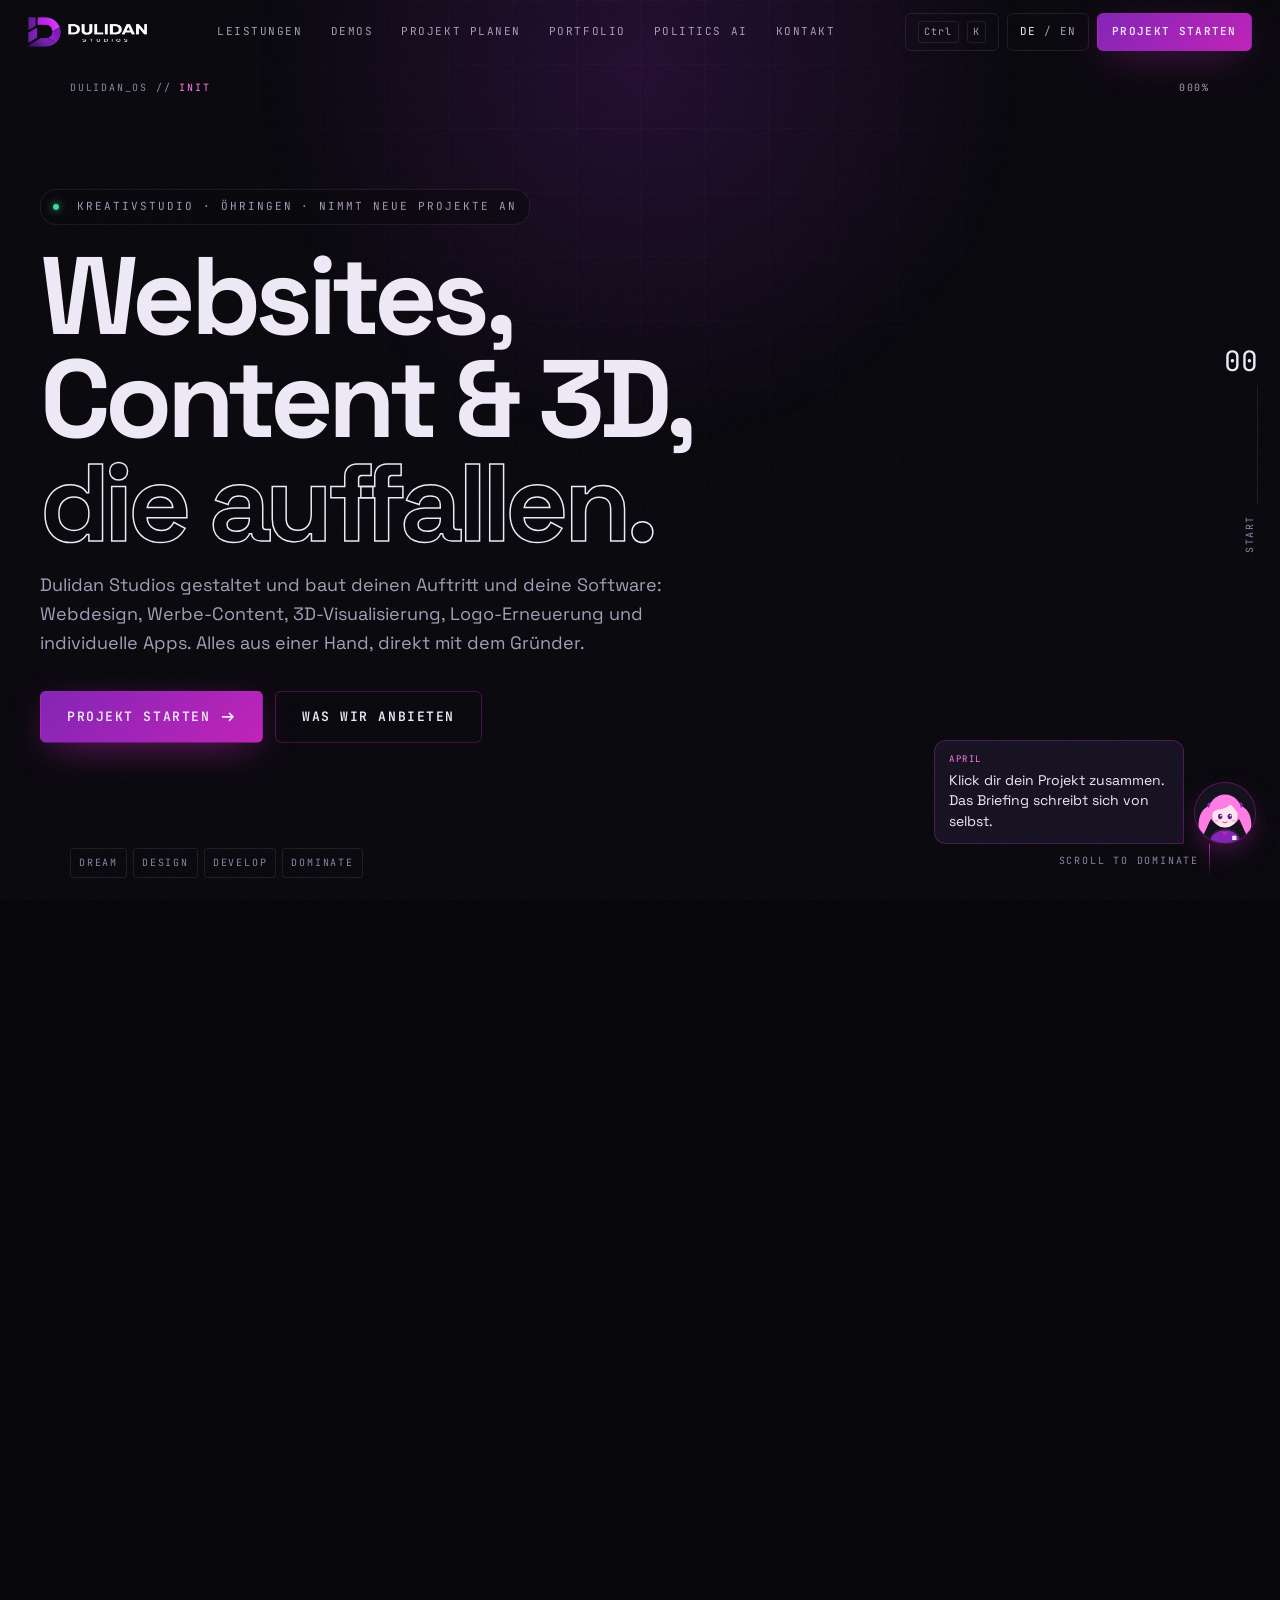
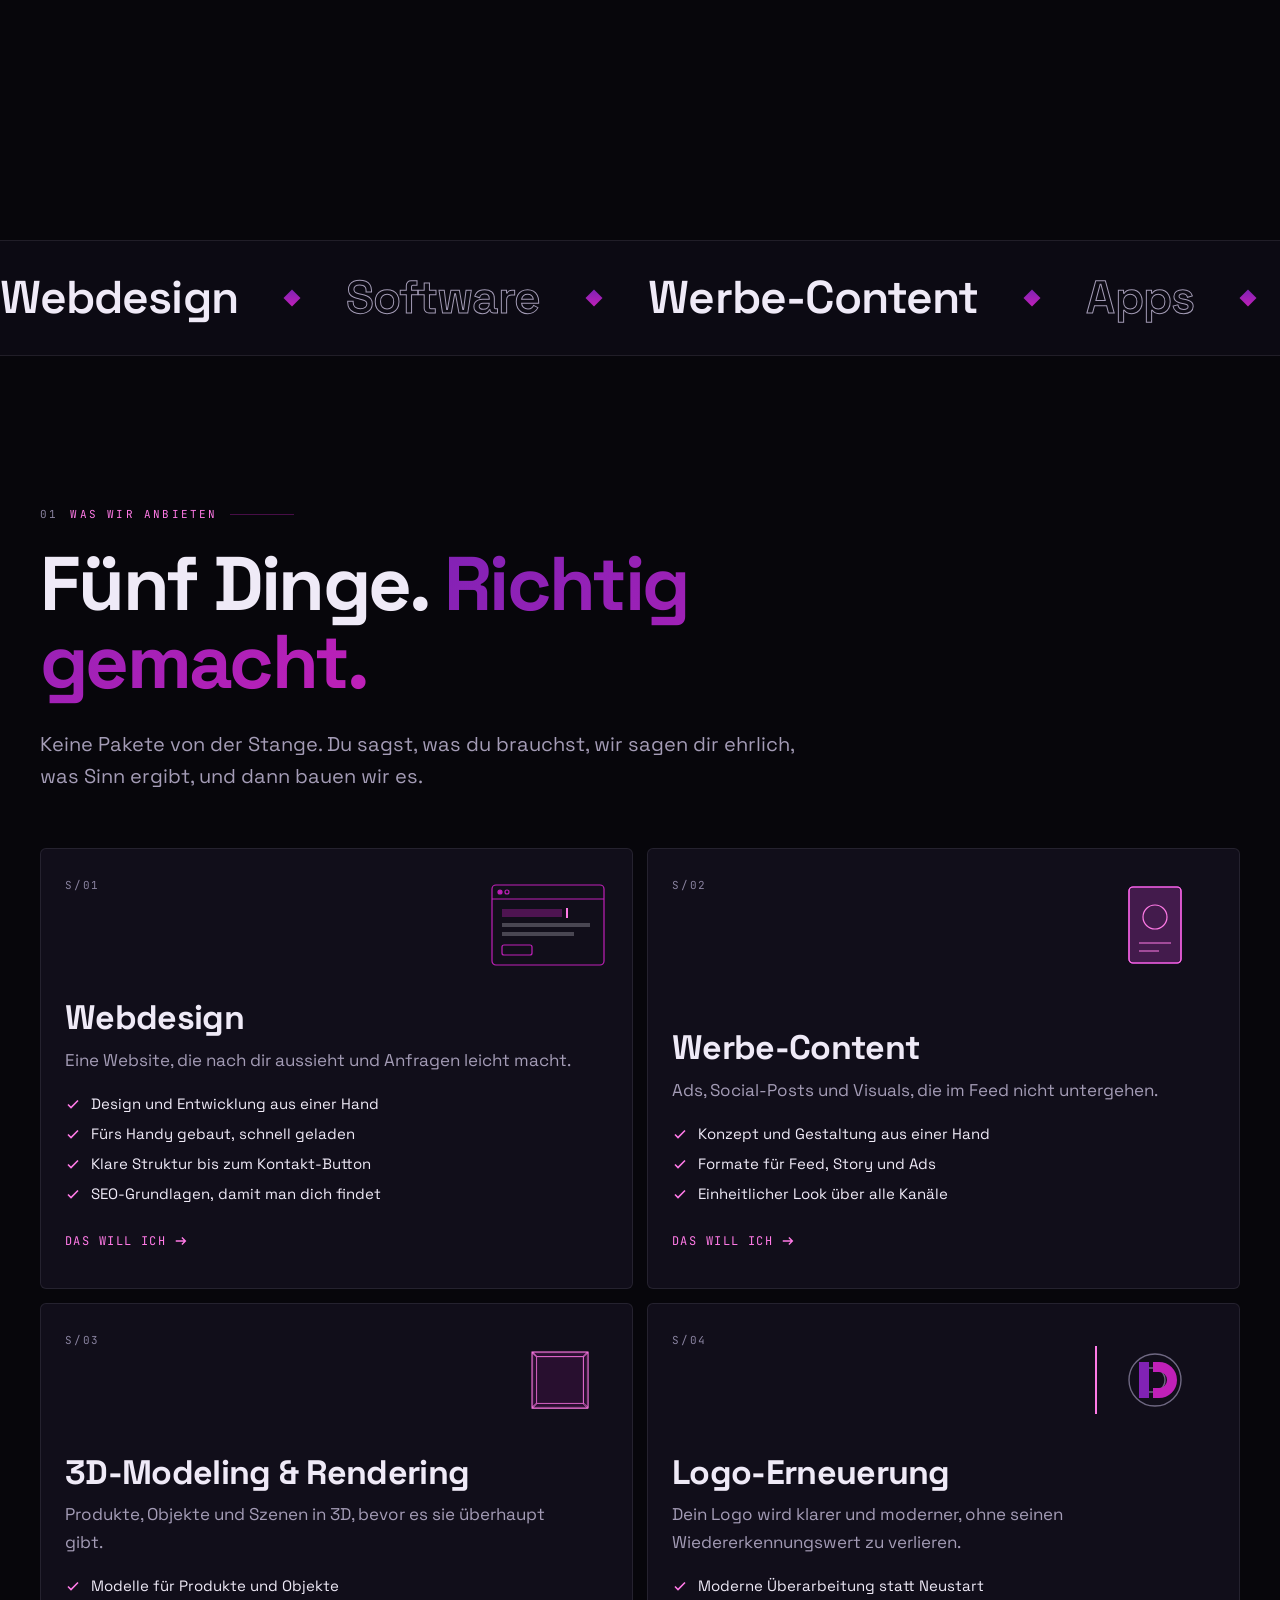
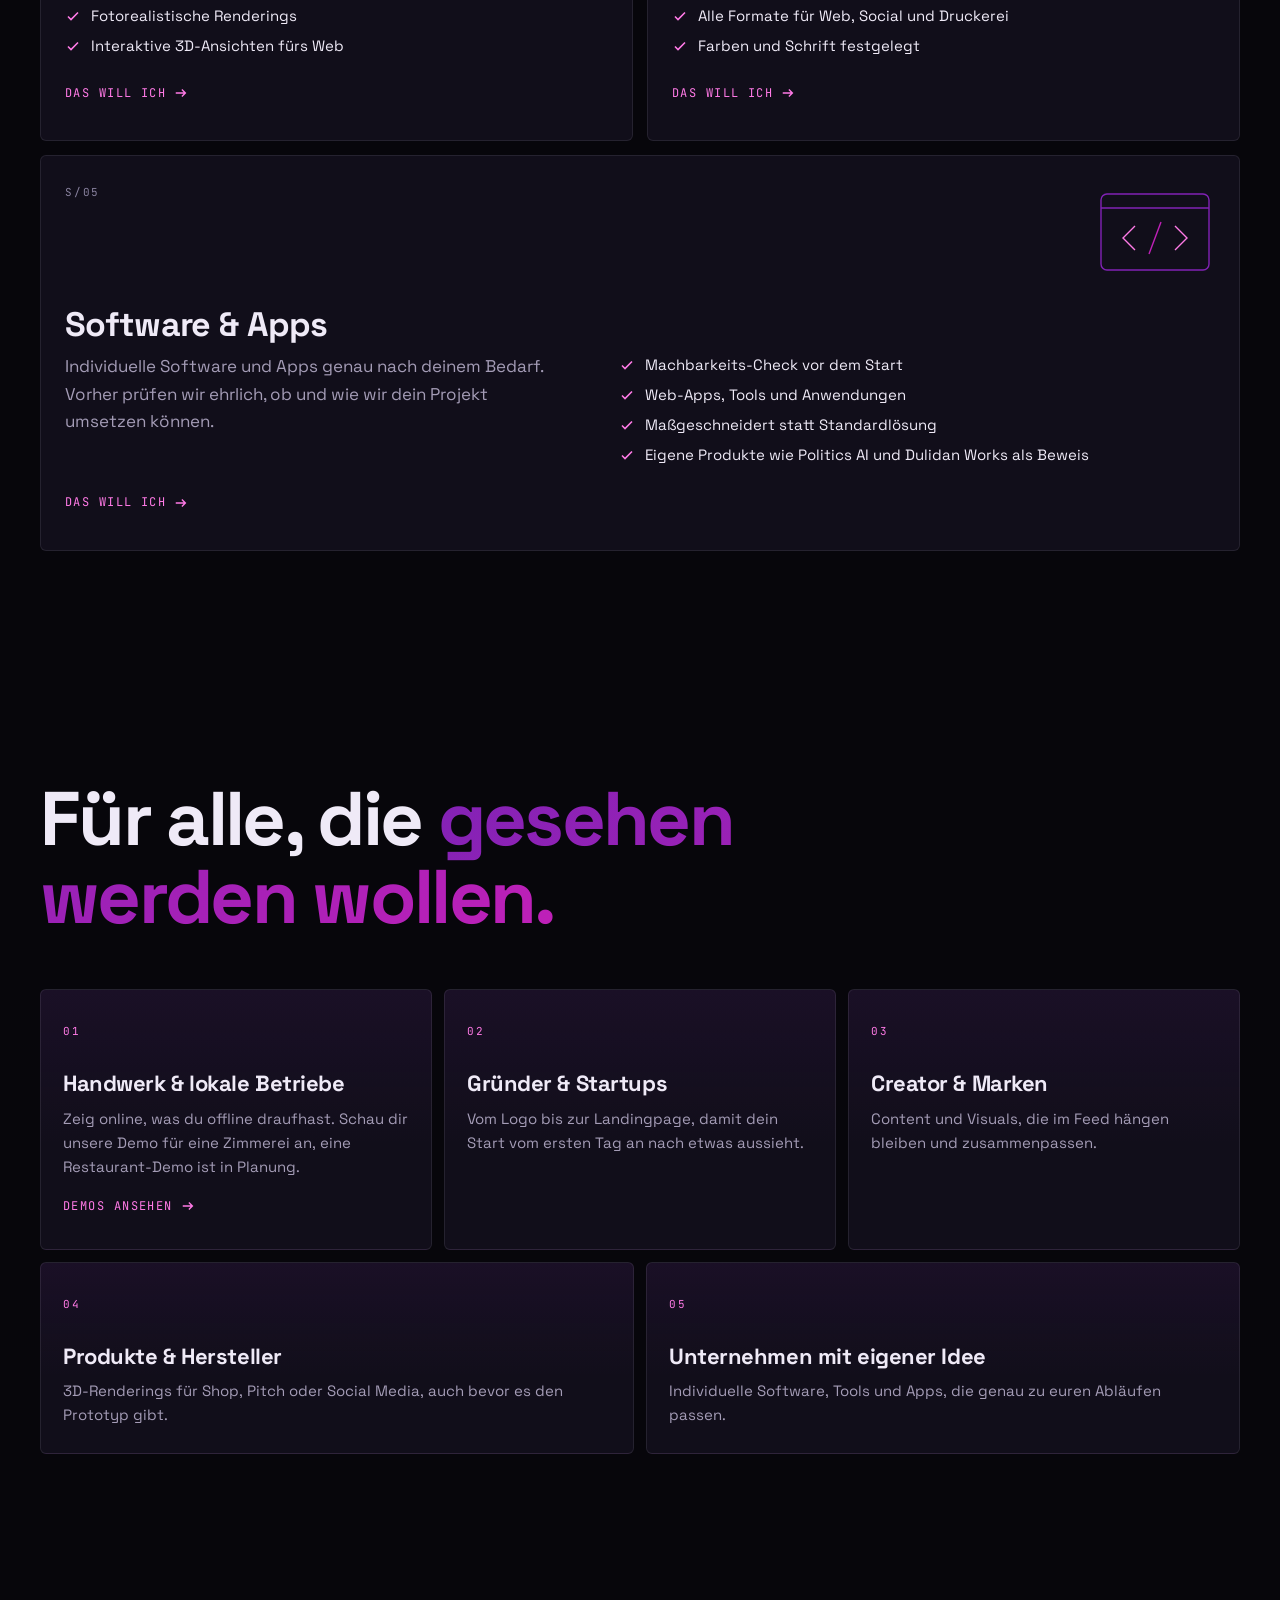
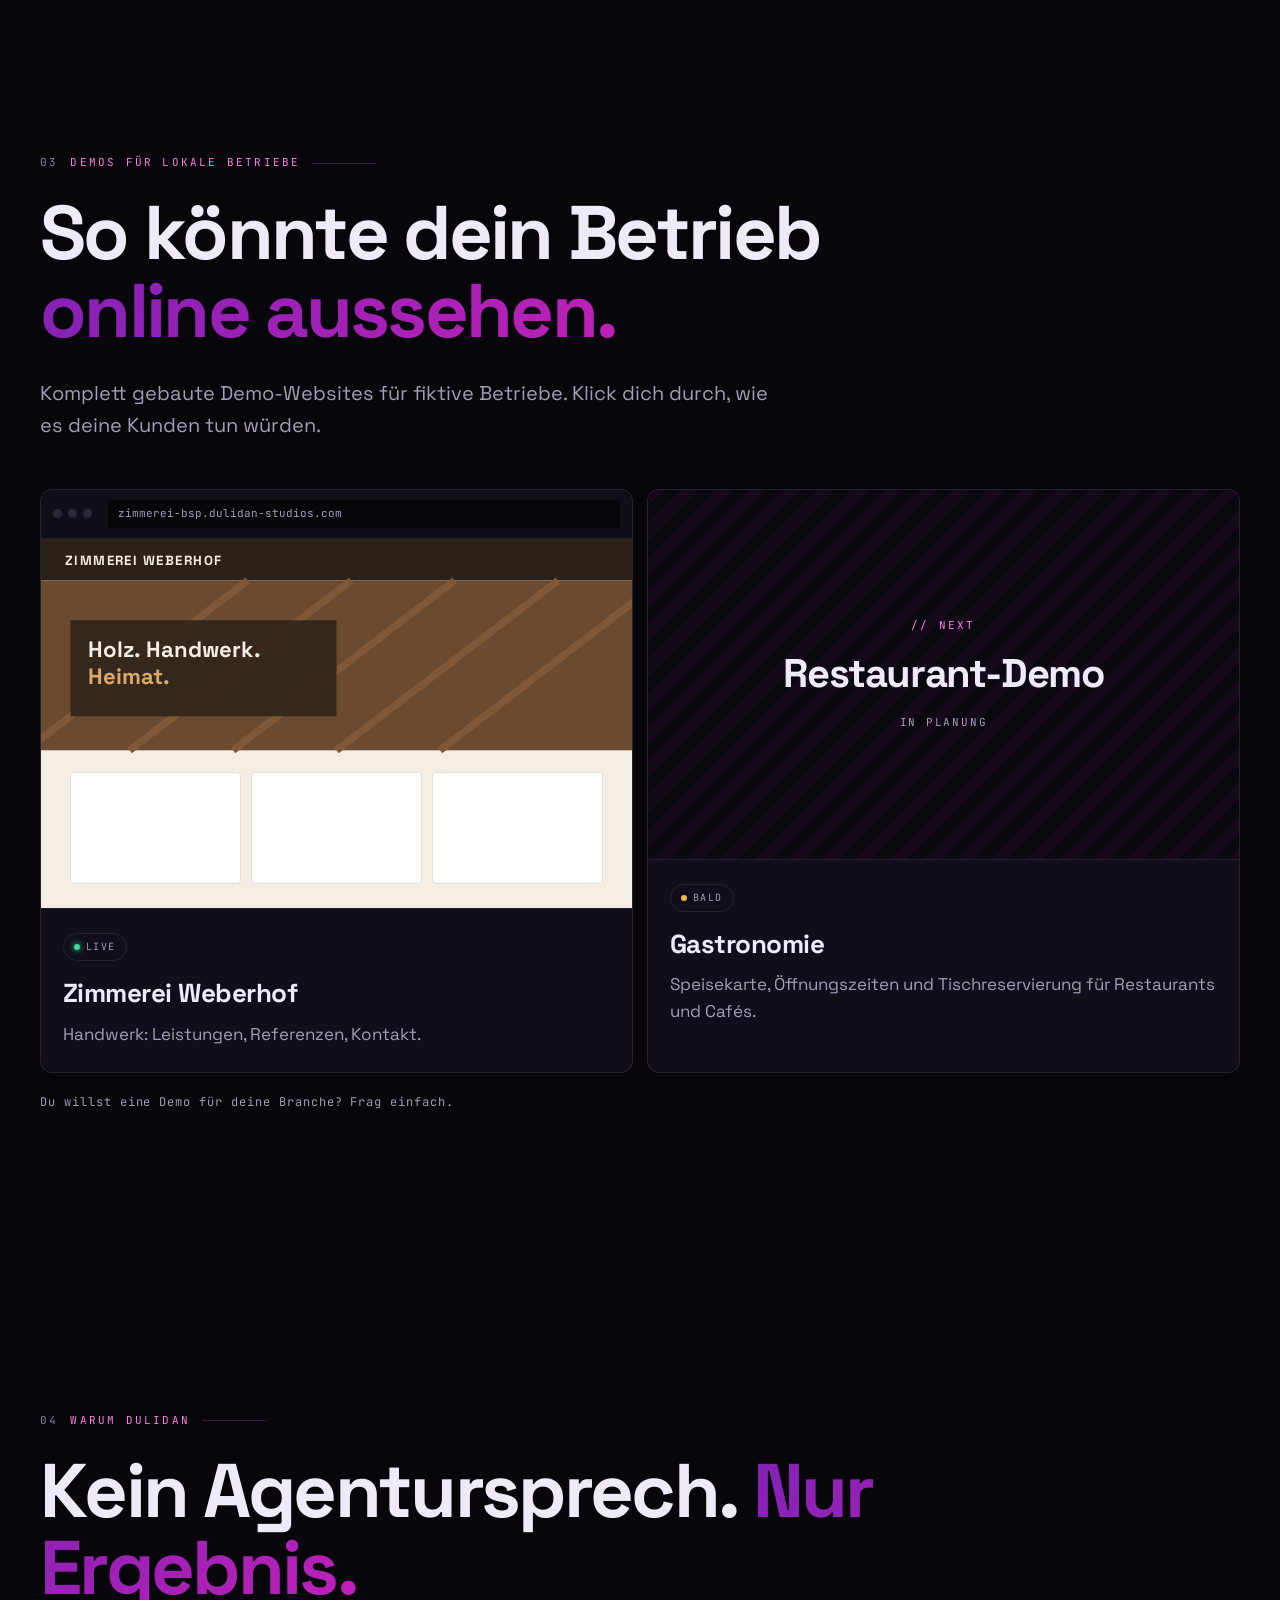
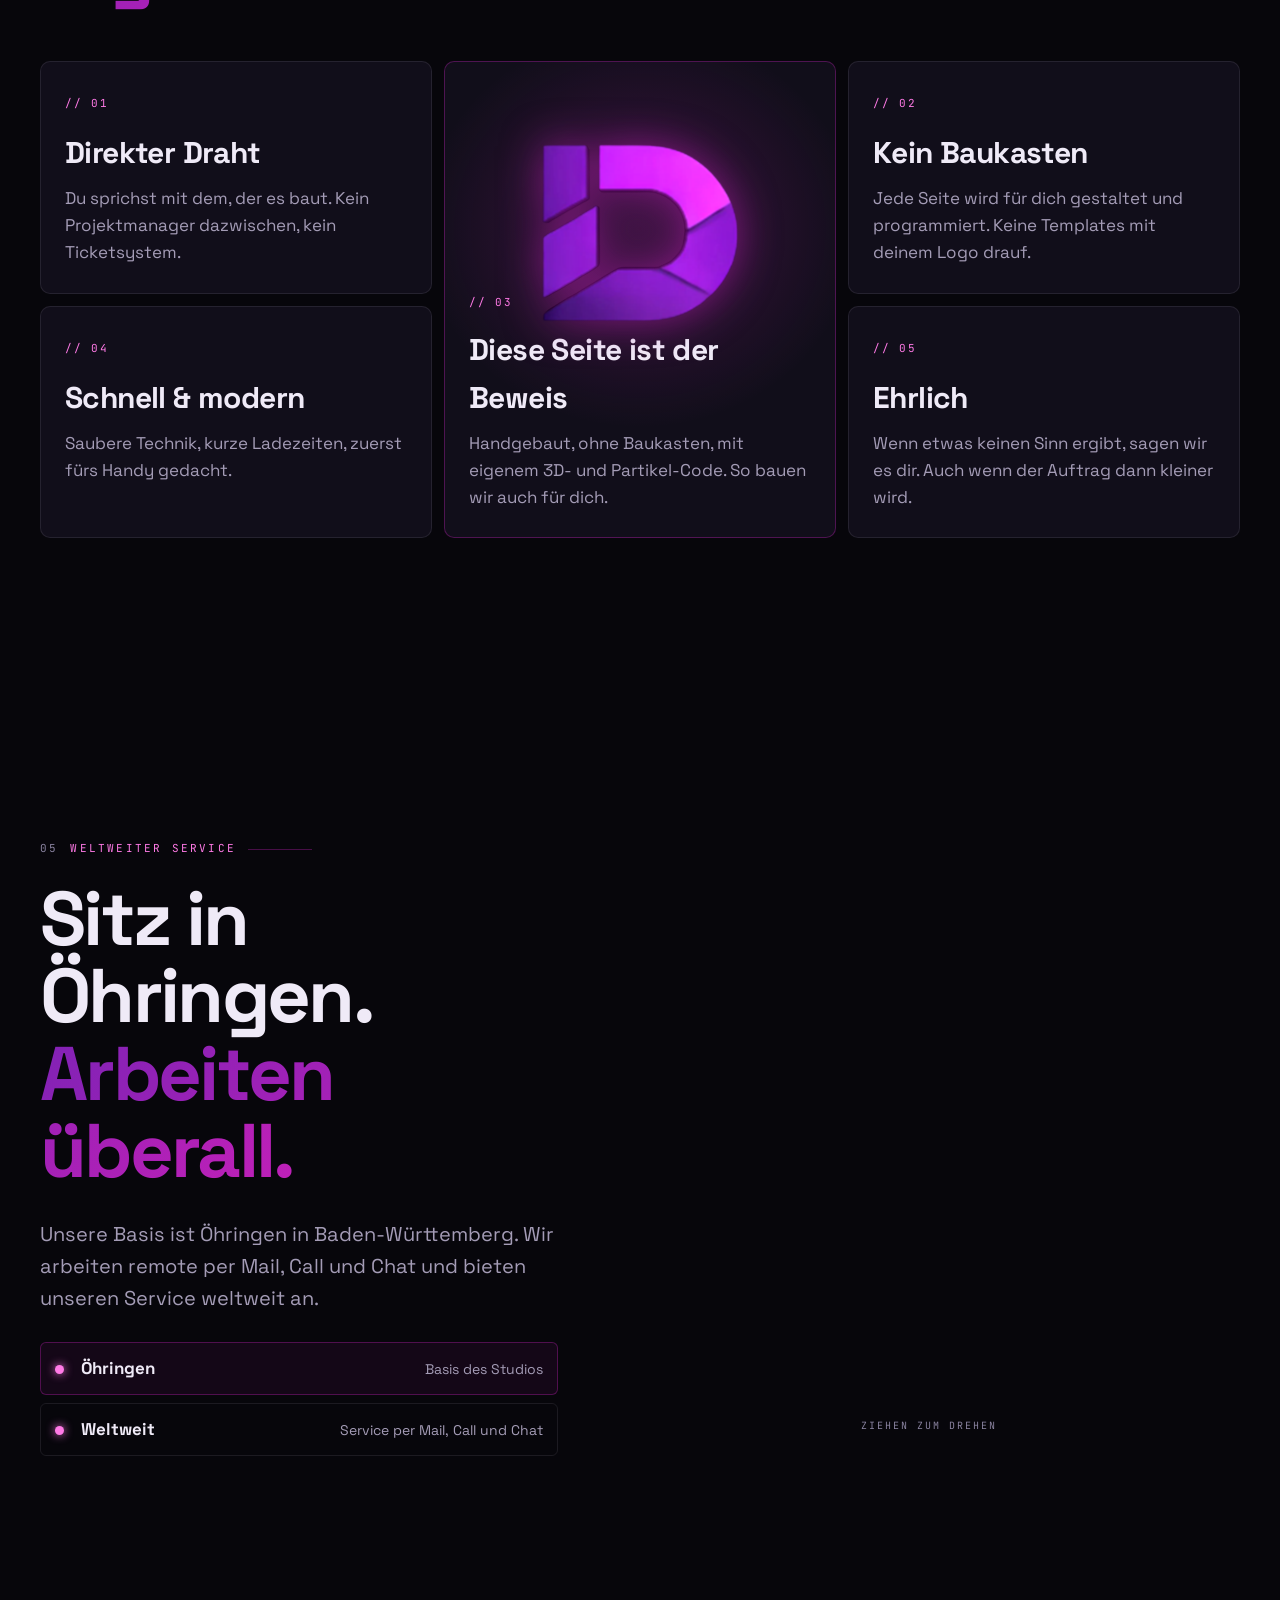
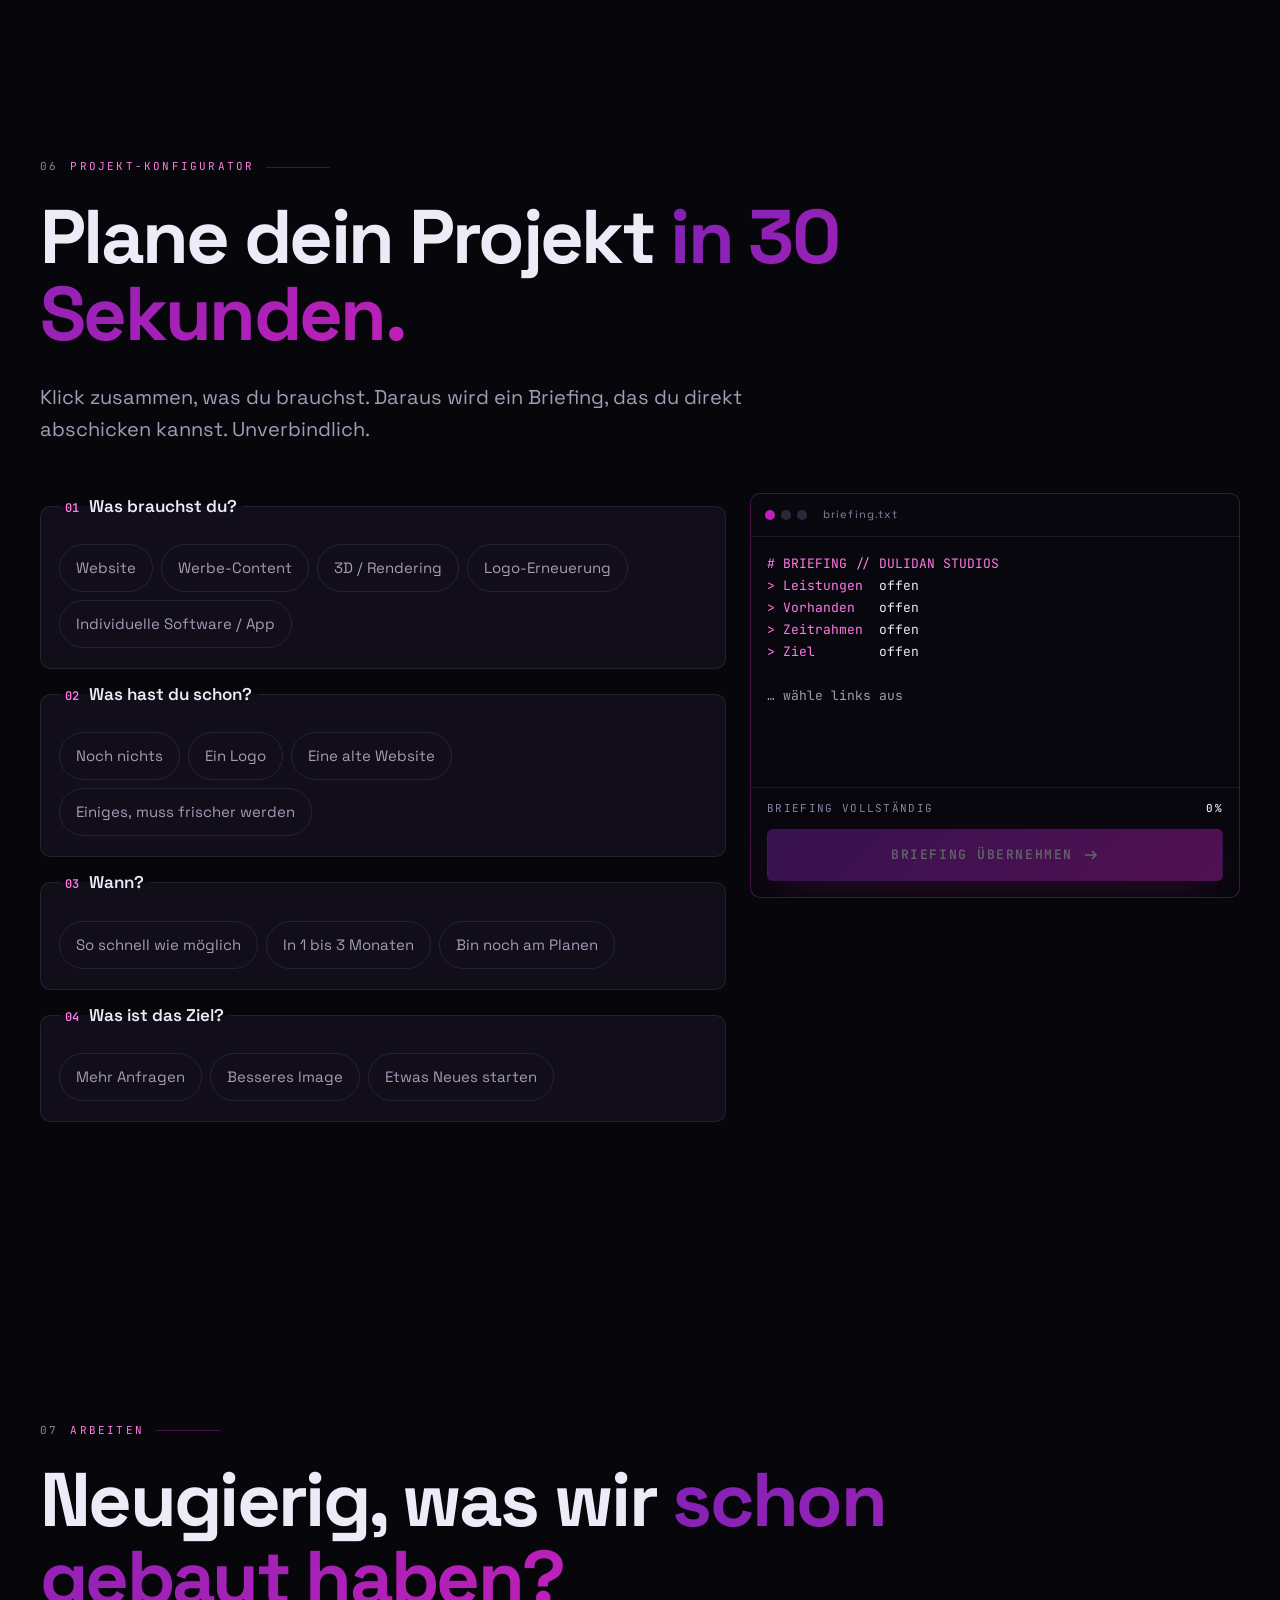
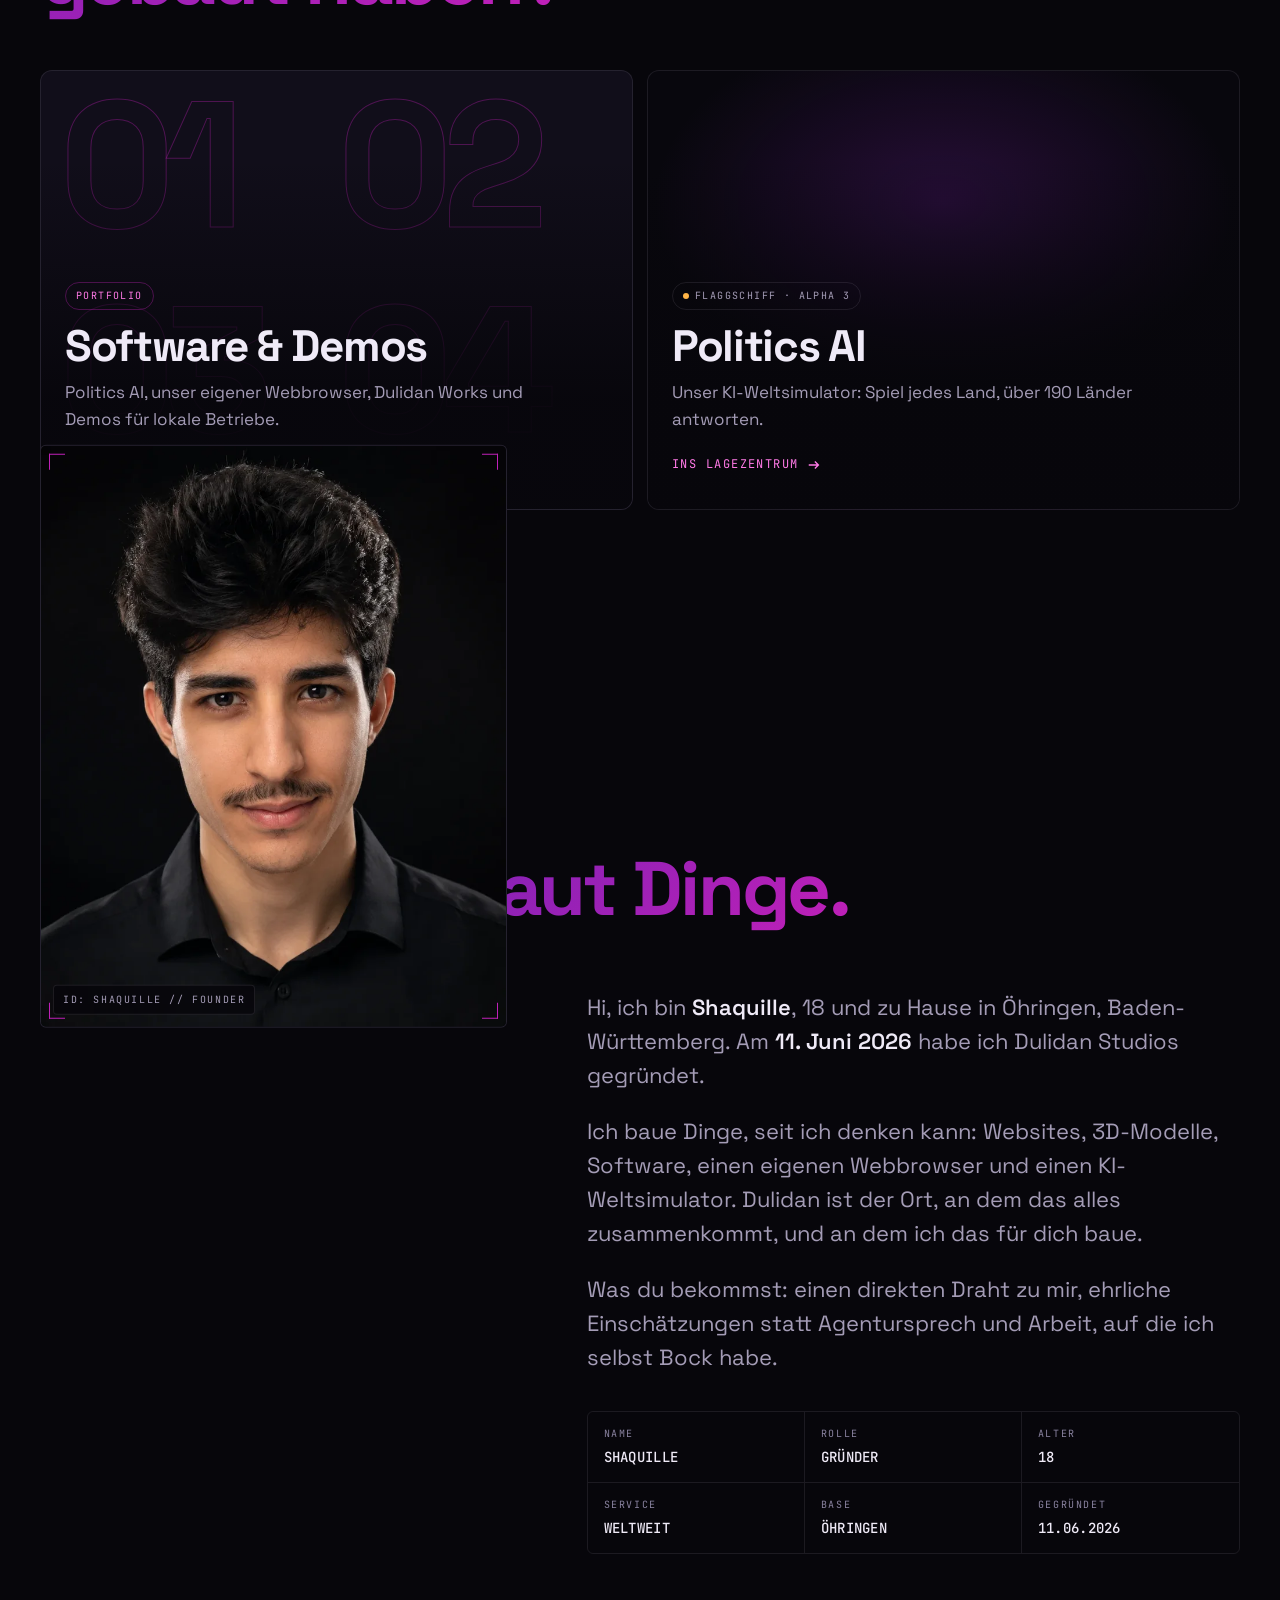
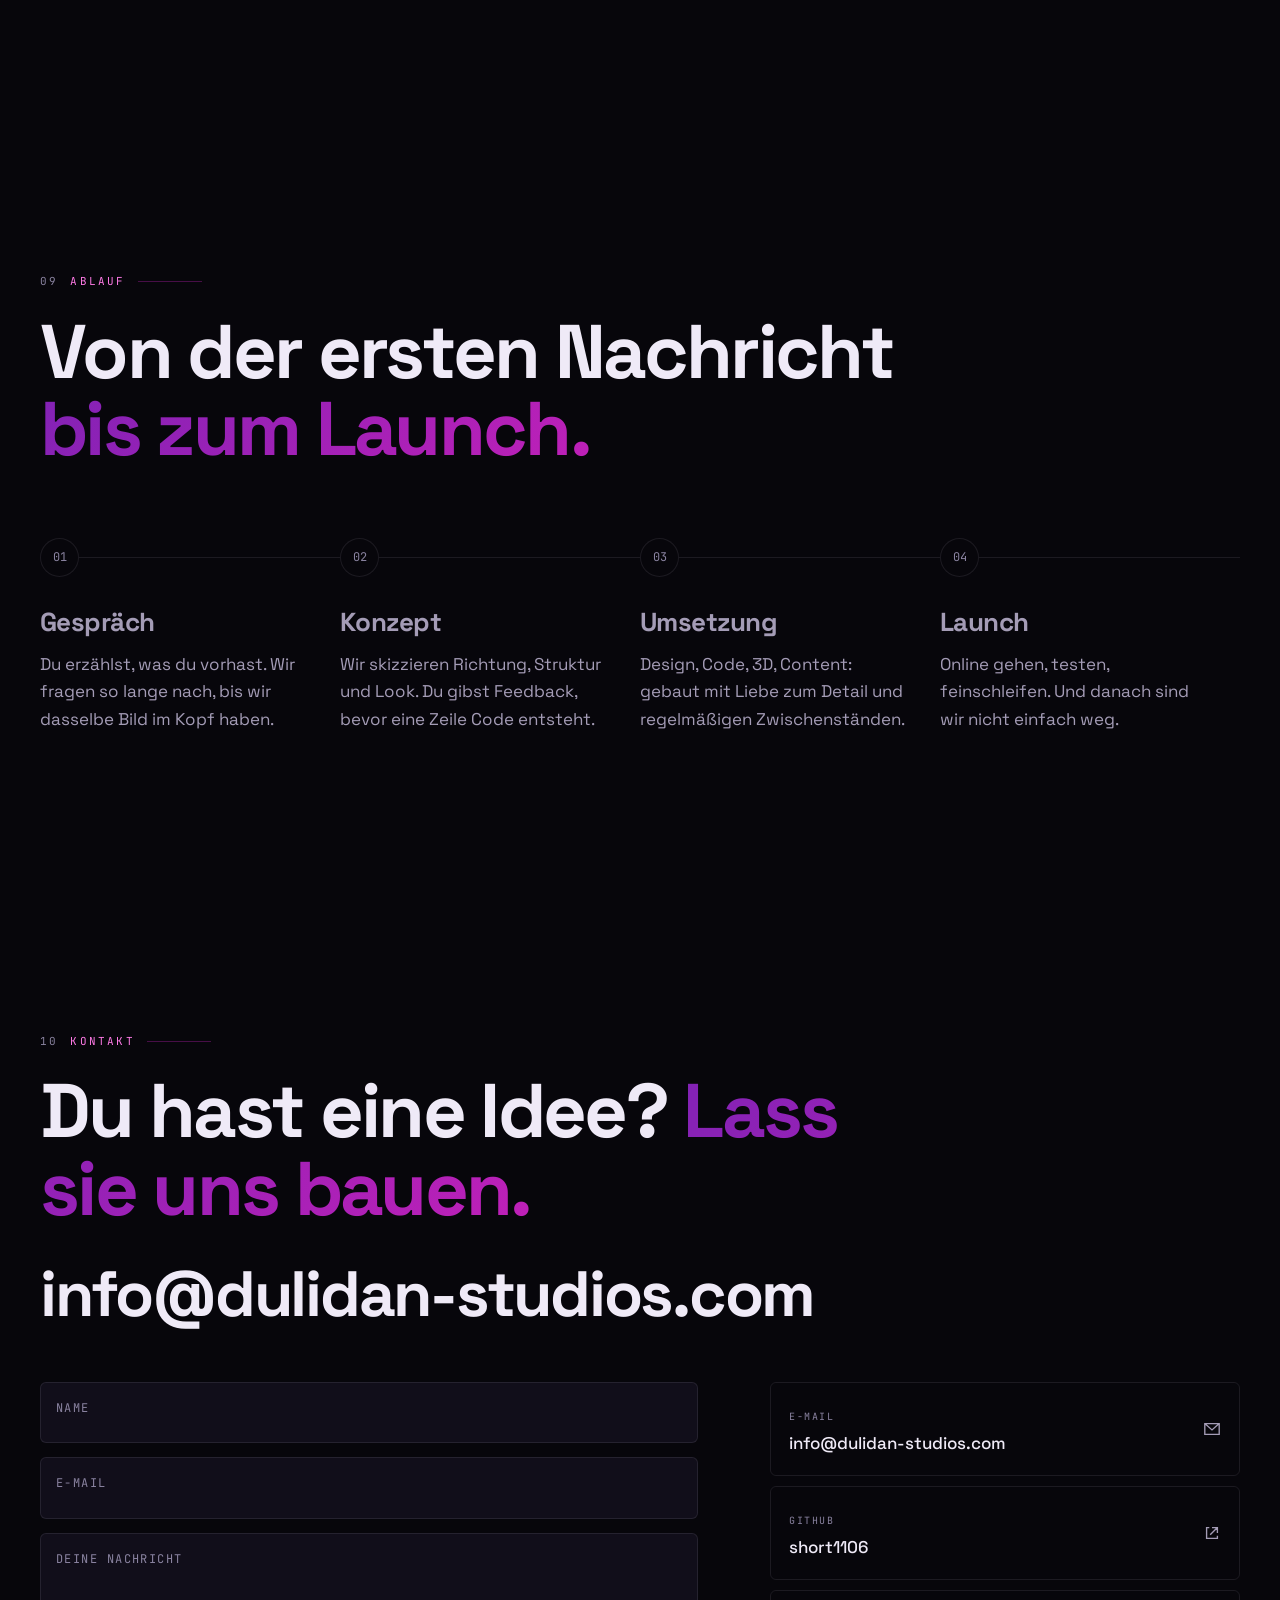
==== commit 485eb298: "Inhalte überarbeitet: Software, Demos, Politics AI korrigiert - Neue Leistung Software & Apps mit Ma" ====
--- a/index.html
+++ b/index.html
@@ -4,14 +4,14 @@
 <meta charset="UTF-8">
 <meta name="viewport" content="width=device-width, initial-scale=1">
 <title>Dulidan Studios · Webdesign, Content & 3D aus Öhringen</title>
-<meta name="description" content="Dulidan Studios aus Öhringen: Webdesign, Werbe-Content, 3D-Modeling und Logo-Erneuerung. Dream. Design. Develop. Dominate.">
+<meta name="description" content="Dulidan Studios aus Öhringen: Webdesign, Werbe-Content, 3D-Modeling, Logo-Erneuerung und individuelle Software. Dream. Design. Develop. Dominate.">
 <meta name="theme-color" content="#07060b">
 <meta name="color-scheme" content="dark">
 <link rel="canonical" href="https://dulidan-studios.com/">
 <meta property="og:type" content="website">
 <meta property="og:site_name" content="Dulidan Studios">
 <meta property="og:title" content="Dulidan Studios · Dream. Design. Develop. Dominate.">
-<meta property="og:description" content="Dulidan Studios aus Öhringen: Webdesign, Werbe-Content, 3D-Modeling und Logo-Erneuerung. Dream. Design. Develop. Dominate.">
+<meta property="og:description" content="Dulidan Studios aus Öhringen: Webdesign, Werbe-Content, 3D-Modeling, Logo-Erneuerung und individuelle Software. Dream. Design. Develop. Dominate.">
 <meta property="og:url" content="https://dulidan-studios.com/">
 <meta property="og:image" content="https://dulidan-studios.com/assets/img/og.jpg">
 <meta property="og:image:width" content="1200">
@@ -83,13 +83,13 @@
 
 <!-- NAV -->
 <header class="nav" id="nav">
-  <a class="nav-logo" href="/" aria-label="Dulidan Studios – Startseite"><img src="/assets/img/logo-full.webp" alt="Dulidan Studios" width="458" height="115"></a>
+  <a class="nav-logo" href="/" aria-label="Dulidan Studios, Startseite"><img src="/assets/img/logo-full.webp" alt="Dulidan Studios" width="458" height="115"></a>
   <nav aria-label="Hauptnavigation">
     <ul class="nav-links">
       <li><a href="#leistungen" data-en="Services">Leistungen</a></li>
+      <li><a href="#demos">Demos</a></li>
       <li><a href="#projekt" data-en="Plan a project">Projekt planen</a></li>
       <li><a href="/portfolio/">Portfolio</a></li>
-      <li><a href="/portfolio/#showroom">3D</a></li>
       <li><a href="/politics-ai/">Politics AI</a></li>
       <li><a href="#kontakt" data-en="Contact">Kontakt</a></li>
     </ul>
@@ -104,11 +104,10 @@
 <div class="mmenu" id="mmenu">
   <a href="#leistungen"><span>01</span><b data-en="Services">Leistungen</b></a>
   <a href="#fuerwen"><span>02</span><b data-en="Who it's for">Für wen</b></a>
-  <a href="#projekt"><span>03</span><b data-en="Plan a project">Projekt planen</b></a>
-  <a href="/portfolio/"><span>04</span><b>Portfolio</b></a>
-  <a href="/portfolio/#showroom"><span>05</span><b data-en="3D showroom">3D-Showroom</b></a>
+  <a href="#demos"><span>03</span><b>Demos</b></a>
+  <a href="#projekt"><span>04</span><b data-en="Plan a project">Projekt planen</b></a>
+  <a href="/portfolio/"><span>05</span><b>Portfolio</b></a>
   <a href="/politics-ai/"><span>06</span><b>Politics AI</b></a>
-  <a href="#about"><span>07</span><b data-en="About">Über mich</b></a>
   <a href="#kontakt"><span>08</span><b data-en="Contact">Kontakt</b></a>
 </div>
 
@@ -125,7 +124,7 @@
     <div class="epic-intro wrap" id="epicIntro">
       <p class="hero-kicker"><span class="status-dot"></span><span data-en="Creative studio · Öhringen · taking new projects">Kreativstudio · Öhringen · nimmt neue Projekte an</span></p>
       <h1 class="hero-title" id="hero-h"><span class="l"><span data-en="Websites,">Websites,</span></span><span class="l l2"><span data-en="content &amp; 3D">Content &amp; 3D,</span></span><span class="l l3"><span class="outline" data-en="that stand out.">die auffallen.</span></span></h1>
-      <p class="hero-sub" data-en="Dulidan Studios designs and builds your presence: web design, ad content, 3D visualisation and logo refreshes. Everything from one hand, directly with the founder.">Dulidan Studios gestaltet und baut deinen Auftritt: Webdesign, Werbe-Content, 3D-Visualisierung und Logo-Erneuerung. Alles aus einer Hand, direkt mit dem Gründer.</p>
+      <p class="hero-sub" data-en="Dulidan Studios designs and builds your presence and your software: web design, ad content, 3D visualisation, logo refreshes and custom apps. Everything from one hand, directly with the founder.">Dulidan Studios gestaltet und baut deinen Auftritt und deine Software: Webdesign, Werbe-Content, 3D-Visualisierung, Logo-Erneuerung und individuelle Apps. Alles aus einer Hand, direkt mit dem Gründer.</p>
       <div class="hero-cta">
         <a class="btn btn-solid mag" href="#projekt" data-cursor="Los"><span data-en="Start your project">Projekt starten</span><svg aria-hidden="true"><use href="#i-arrow"/></svg></a>
         <a class="btn mag" href="#leistungen" data-cursor="Services"><span data-en="What we offer">Was wir anbieten</span></a>
@@ -154,8 +153,8 @@
 
 <div class="marquee" aria-hidden="true">
   <div class="marquee-track">
-    <span>Webdesign</span><span>Werbe-Content</span><span>3D-Modeling</span><span>Rendering</span><span>Logo-Erneuerung</span><span>Social Ads</span>
-    <span>Webdesign</span><span>Werbe-Content</span><span>3D-Modeling</span><span>Rendering</span><span>Logo-Erneuerung</span><span>Social Ads</span>
+    <span>Webdesign</span><span>Software</span><span>Werbe-Content</span><span>Apps</span><span>3D-Modeling</span><span>Logo-Erneuerung</span>
+    <span>Webdesign</span><span>Software</span><span>Werbe-Content</span><span>Apps</span><span>3D-Modeling</span><span>Logo-Erneuerung</span>
   </div>
 </div>
 
@@ -163,7 +162,7 @@
 <section class="sec" id="leistungen" data-sec="Leistungen" data-sec-en="Services" aria-labelledby="svc-h">
   <div class="wrap">
     <p class="sec-label rv"><span class="n">01</span><span data-en="What we offer">Was wir anbieten</span></p>
-    <h2 class="h2 rv-mask" id="svc-h" data-en="Four things. <em>Done properly.</em>">Vier Dinge. <em>Richtig gemacht.</em></h2>
+    <h2 class="h2 rv-mask" id="svc-h" data-en="Five things. <em>Done properly.</em>">Fünf Dinge. <em>Richtig gemacht.</em></h2>
     <p class="lead rv" data-en="No off-the-shelf packages. You tell us what you need, we tell you honestly what makes sense, and then we build it.">Keine Pakete von der Stange. Du sagst, was du brauchst, wir sagen dir ehrlich, was Sinn ergibt, und dann bauen wir es.</p>
     <div class="svc-grid">
       <article class="svc rv tilt" style="--d:0.0s">
@@ -202,6 +201,15 @@
         <ul class="svc-list"><li><svg aria-hidden="true"><use href="#i-check"/></svg><span data-en="Modern rework instead of starting over">Moderne Überarbeitung statt Neustart</span></li><li><svg aria-hidden="true"><use href="#i-check"/></svg><span data-en="All formats for web, social and your printer">Alle Formate für Web, Social und Druckerei</span></li><li><svg aria-hidden="true"><use href="#i-check"/></svg><span data-en="Colours and typefaces defined">Farben und Schrift festgelegt</span></li></ul>
         <button class="link-arrow svc-pick" type="button" data-pick="logo"><span data-en="Request this">Das will ich</span><svg width="14" height="14" aria-hidden="true"><use href="#i-arrow"/></svg></button>
       </article>
+      <article class="svc rv tilt svc-wide" style="--d:0.0s">
+        <div class="svc-top"><span class="svc-n">S/05</span>
+          <svg class="svc-ico ico-sw" viewBox="0 0 120 96" aria-hidden="true" fill="none" stroke-width="1.4"><rect x="6" y="10" width="108" height="76" rx="6" stroke="#8122b5"/><path d="M6 24h108" stroke="#8122b5"/><path class="br1" d="M40 42l-12 12 12 12" stroke="#ff7ae6"/><path class="br2" d="M80 42l12 12-12 12" stroke="#ff7ae6"/><path class="sl" d="M66 38l-12 32" stroke="#c020b8"/></svg>
+        </div>
+        <h3 data-en="Software &amp; apps">Software &amp; Apps</h3>
+        <p data-en="Custom software and apps built exactly for your needs. Before we start, we honestly check whether and how we can build your project.">Individuelle Software und Apps genau nach deinem Bedarf. Vorher prüfen wir ehrlich, ob und wie wir dein Projekt umsetzen können.</p>
+        <ul class="svc-list"><li><svg aria-hidden="true"><use href="#i-check"/></svg><span data-en="Feasibility check before we start">Machbarkeits-Check vor dem Start</span></li><li><svg aria-hidden="true"><use href="#i-check"/></svg><span data-en="Web apps, tools and applications">Web-Apps, Tools und Anwendungen</span></li><li><svg aria-hidden="true"><use href="#i-check"/></svg><span data-en="Tailor-made instead of off the shelf">Maßgeschneidert statt Standardlösung</span></li><li><svg aria-hidden="true"><use href="#i-check"/></svg><span data-en="Our own products like Politics AI and Dulidan Works as proof">Eigene Produkte wie Politics AI und Dulidan Works als Beweis</span></li></ul>
+        <button class="link-arrow svc-pick" type="button" data-pick="sw"><span data-en="Request this">Das will ich</span><svg width="14" height="14" aria-hidden="true"><use href="#i-arrow"/></svg></button>
+      </article>
     </div>
   </div>
 </section>
@@ -212,18 +220,51 @@
     <p class="sec-label rv"><span class="n">02</span><span data-en="Who it's for">Für wen</span></p>
     <h2 class="h2 rv-mask" id="who-h" data-en="Built for people <em>who want to be seen.</em>">Für alle, die <em>gesehen werden wollen.</em></h2>
     <div class="who">
-      <article class="who-c rv"><span class="who-i mono">01</span><h3 data-en="Craft &amp; local businesses">Handwerk &amp; lokale Betriebe</h3><p data-en="Show online what you're great at offline. Example: our demo for the carpentry Zimmerei Weberhof.">Zeig online, was du offline draufhast. Beispiel: unsere Demo für die Zimmerei Weberhof.</p><a class="link-arrow" href="https://zimmerei-bsp.dulidan-studios.com" target="_blank" rel="noopener"><span data-en="See demo">Demo ansehen</span><svg width="14" height="14" aria-hidden="true"><use href="#i-ext"/></svg></a></article>
+      <article class="who-c rv"><span class="who-i mono">01</span><h3 data-en="Craft &amp; local businesses">Handwerk &amp; lokale Betriebe</h3><p data-en="Show online what you're great at offline. See our demo for a carpentry; a restaurant demo is in planning.">Zeig online, was du offline draufhast. Schau dir unsere Demo für eine Zimmerei an, eine Restaurant-Demo ist in Planung.</p><a class="link-arrow" href="#demos"><span data-en="See demos">Demos ansehen</span><svg width="14" height="14" aria-hidden="true"><use href="#i-arrow"/></svg></a></article>
       <article class="who-c rv" style="--d:.06s"><span class="who-i mono">02</span><h3 data-en="Founders &amp; start-ups">Gründer &amp; Startups</h3><p data-en="From logo to landing page, so your start looks like something from day one.">Vom Logo bis zur Landingpage, damit dein Start vom ersten Tag an nach etwas aussieht.</p></article>
       <article class="who-c rv" style="--d:.12s"><span class="who-i mono">03</span><h3 data-en="Creators &amp; brands">Creator &amp; Marken</h3><p data-en="Content and visuals that stick in the feed and fit together.">Content und Visuals, die im Feed hängen bleiben und zusammenpassen.</p></article>
       <article class="who-c rv" style="--d:.18s"><span class="who-i mono">04</span><h3 data-en="Products &amp; makers">Produkte &amp; Hersteller</h3><p data-en="3D renderings for shop, pitch or social media, even before the prototype exists.">3D-Renderings für Shop, Pitch oder Social Media, auch bevor es den Prototyp gibt.</p></article>
-    </div>
+      <article class="who-c rv" style="--d:.24s"><span class="who-i mono">05</span><h3 data-en="Companies with an idea">Unternehmen mit eigener Idee</h3><p data-en="Custom software, tools and apps that fit exactly how you work.">Individuelle Software, Tools und Apps, die genau zu euren Abläufen passen.</p></article>
+    </div>
+  </div>
+</section>
+
+<!-- DEMOS -->
+<section class="sec" id="demos" data-sec="Demos" aria-labelledby="demo-h">
+  <div class="wrap">
+    <p class="sec-label rv"><span class="n">03</span><span data-en="Demos for local businesses">Demos für lokale Betriebe</span></p>
+    <h2 class="h2 rv-mask" id="demo-h" data-en="See how your business <em>could look online.</em>">So könnte dein Betrieb <em>online aussehen.</em></h2>
+    <p class="lead rv" data-en="Fully built demo websites for fictional businesses. Click through them like a customer would.">Komplett gebaute Demo-Websites für fiktive Betriebe. Klick dich durch, wie es deine Kunden tun würden.</p>
+    <div class="demo-grid">
+      <a class="demo-card rv" href="https://zimmerei-bsp.dulidan-studios.com" target="_blank" rel="noopener" data-cursor="Live">
+        <div class="browser"><div class="browser-bar"><i></i><i></i><i></i><span>zimmerei-bsp.dulidan-studios.com</span></div>
+          <div class="browser-view">
+            <svg viewBox="0 0 800 500" aria-hidden="true">
+              <rect width="800" height="500" fill="#f3ede4"/><rect width="800" height="56" fill="#2b2118"/>
+              <text x="32" y="35" font-family="Space Grotesk,sans-serif" font-size="18" font-weight="700" fill="#f3ede4" letter-spacing="2">ZIMMEREI WEBERHOF</text>
+              <rect x="0" y="56" width="800" height="230" fill="#6b4a2f"/>
+              <g stroke="#7e5838" stroke-width="10"><path d="M-20 286l300-230M120 286l300-230M260 286l300-230M400 286l300-230M540 286l300-230"/></g>
+              <rect x="40" y="110" width="360" height="130" fill="rgba(43,33,24,.85)"/>
+              <text x="64" y="160" font-family="Space Grotesk,sans-serif" font-size="30" font-weight="700" fill="#f3ede4">Holz. Handwerk.</text>
+              <text x="64" y="196" font-family="Space Grotesk,sans-serif" font-size="30" font-weight="700" fill="#e0a868">Heimat.</text>
+              <g fill="#fff" stroke="#e2d6c4"><rect x="40" y="316" width="230" height="150" rx="4"/><rect x="285" y="316" width="230" height="150" rx="4"/><rect x="530" y="316" width="230" height="150" rx="4"/></g>
+            </svg>
+          </div></div>
+        <div class="demo-c"><span class="pill live">Live</span><h3 data-en="Carpentry">Zimmerei Weberhof</h3><p data-en="Craft business: services, references, contact.">Handwerk: Leistungen, Referenzen, Kontakt.</p></div>
+      </a>
+      <div class="demo-card demo-soon rv" style="--d:.08s">
+        <div class="demo-soon-in"><span class="mono">// NEXT</span><b data-en="Restaurant demo">Restaurant-Demo</b><span data-en="In planning">In Planung</span></div>
+        <div class="demo-c"><span class="pill wip" data-en="Coming soon">Bald</span><h3 data-en="Gastronomy">Gastronomie</h3><p data-en="Menu, opening hours and table booking for restaurants and cafés.">Speisekarte, Öffnungszeiten und Tischreservierung für Restaurants und Cafés.</p></div>
+      </div>
+    </div>
+    <p class="demo-more rv mono" data-en="Want a demo for your industry? Just ask.">Du willst eine Demo für deine Branche? Frag einfach.</p>
   </div>
 </section>
 
 <!-- WARUM -->
 <section class="sec" id="warum" data-sec="Warum Dulidan" data-sec-en="Why Dulidan" aria-labelledby="why-h">
   <div class="wrap">
-    <p class="sec-label rv"><span class="n">03</span><span data-en="Why Dulidan">Warum Dulidan</span></p>
+    <p class="sec-label rv"><span class="n">04</span><span data-en="Why Dulidan">Warum Dulidan</span></p>
     <h2 class="h2 rv-mask" id="why-h" data-en="No agency speak. <em>Just results.</em>">Kein Agentursprech. <em>Nur Ergebnis.</em></h2>
     <div class="bento">
       <article class="bt bt-a rv"><span class="bt-k mono">// 01</span><h3 data-en="Direct line">Direkter Draht</h3><p data-en="You talk to the person who builds it. No project manager in between, no ticket system.">Du sprichst mit dem, der es baut. Kein Projektmanager dazwischen, kein Ticketsystem.</p></article>
@@ -241,17 +282,16 @@
 <section class="sec world" id="welt" data-sec="Weltweit" data-sec-en="Worldwide" aria-labelledby="world-h">
   <div class="wrap world-grid">
     <div>
-      <p class="sec-label rv"><span class="n">04</span><span data-en="From Öhringen to the world">Von Öhringen in die Welt</span></p>
+      <p class="sec-label rv"><span class="n">05</span><span data-en="Worldwide service">Weltweiter Service</span></p>
       <h2 class="h2 rv-mask" id="world-h" data-en="Based in Öhringen. <em>Working everywhere.</em>">Sitz in Öhringen. <em>Arbeiten überall.</em></h2>
-      <p class="lead rv" data-en="Our base is in Baden-Württemberg, our roots in Duisburg. Collaboration runs remotely by email, call and chat, no matter where you are.">Unsere Basis ist in Baden-Württemberg, die Wurzeln in Duisburg. Zusammenarbeit läuft remote per Mail, Call und Chat, egal wo du sitzt.</p>
+      <p class="lead rv" data-en="Our base is Öhringen in Baden-Württemberg. We work remotely by email, call and chat and offer our services worldwide.">Unsere Basis ist Öhringen in Baden-Württemberg. Wir arbeiten remote per Mail, Call und Chat und bieten unseren Service weltweit an.</p>
       <ul class="pins rv">
-        <li data-pin="0"><span class="pin-d"></span><b>Öhringen</b><span data-en="Studio base">Basis des Studios</span></li>
-        <li data-pin="1"><span class="pin-d"></span><b>Duisburg</b><span data-en="Where it all began">Wo alles anfing</span></li>
-        <li data-pin="2"><span class="pin-d"></span><b>Stuttgart</b><span data-en="SPC Photo Awards 2026">SPC Photo Awards 2026</span></li>
+        <li data-pin="0" class="on"><span class="pin-d"></span><b>Öhringen</b><span data-en="Studio base">Basis des Studios</span></li>
+        <li class="pin-world"><span class="pin-d"></span><b data-en="Worldwide">Weltweit</b><span data-en="Service by email, call and chat">Service per Mail, Call und Chat</span></li>
       </ul>
     </div>
     <div class="globe-wrap rv">
-      <canvas id="worldGlobe" role="img" aria-label="Interaktive Weltkugel mit Markierungen für Öhringen, Duisburg und Stuttgart. Mit der Maus oder dem Finger drehbar."></canvas>
+      <canvas id="worldGlobe" role="img" aria-label="Interaktive Weltkugel mit Markierung für Öhringen und Verbindungen in die ganze Welt. Mit der Maus oder dem Finger drehbar."></canvas>
       <span class="globe-tip mono" data-en="Drag to rotate">Ziehen zum Drehen</span>
     </div>
   </div>
@@ -260,7 +300,7 @@
 <!-- KONFIGURATOR -->
 <section class="sec" id="projekt" data-sec="Projekt planen" data-sec-en="Plan a project" aria-labelledby="cfg-h">
   <div class="wrap">
-    <p class="sec-label rv"><span class="n">05</span><span data-en="Project configurator">Projekt-Konfigurator</span></p>
+    <p class="sec-label rv"><span class="n">06</span><span data-en="Project configurator">Projekt-Konfigurator</span></p>
     <h2 class="h2 rv-mask" id="cfg-h" data-en="Plan your project <em>in 30 seconds.</em>">Plane dein Projekt <em>in 30 Sekunden.</em></h2>
     <p class="lead rv" data-en="Click together what you need. We turn it into a briefing you can send straight away. No obligation.">Klick zusammen, was du brauchst. Daraus wird ein Briefing, das du direkt abschicken kannst. Unverbindlich.</p>
     <div class="cfg rv">
@@ -272,6 +312,7 @@
             <button type="button" data-v="ads" aria-pressed="false" data-en="Ad content">Werbe-Content</button>
             <button type="button" data-v="3d" aria-pressed="false" data-en="3D / rendering">3D / Rendering</button>
             <button type="button" data-v="logo" aria-pressed="false" data-en="Logo refresh">Logo-Erneuerung</button>
+            <button type="button" data-v="sw" aria-pressed="false" data-en="Custom software / app">Individuelle Software / App</button>
           </div>
         </fieldset>
         <fieldset class="cfg-q">
@@ -287,7 +328,7 @@
           <legend><span class="mono">03</span> <span data-en="When?">Wann?</span></legend>
           <div class="chips" data-q="when">
             <button type="button" data-v="asap" aria-pressed="false" data-en="As soon as possible">So schnell wie möglich</button>
-            <button type="button" data-v="soon" aria-pressed="false" data-en="In 1–3 months">In 1–3 Monaten</button>
+            <button type="button" data-v="soon" aria-pressed="false" data-en="In 1 to 3 months">In 1 bis 3 Monaten</button>
             <button type="button" data-v="plan" aria-pressed="false" data-en="Just planning">Bin noch am Planen</button>
           </div>
         </fieldset>
@@ -313,15 +354,15 @@
 <!-- ARBEITEN -->
 <section class="sec" id="arbeiten" data-sec="Arbeiten" data-sec-en="Work" aria-labelledby="work-h">
   <div class="wrap">
-    <p class="sec-label rv"><span class="n">06</span><span data-en="Work">Arbeiten</span></p>
+    <p class="sec-label rv"><span class="n">07</span><span data-en="Work">Arbeiten</span></p>
     <h2 class="h2 rv-mask" id="work-h" data-en="Curious what we've <em>already built?</em>">Neugierig, was wir <em>schon gebaut haben?</em></h2>
     <div class="portals">
       <a class="portal rv" href="/portfolio/" data-cursor="Open">
         <div class="portal-bg portal-bg-a" aria-hidden="true"><span>01</span><span>02</span><span>03</span><span>04</span></div>
         <div class="portal-c">
           <span class="pill hot">Portfolio</span>
-          <h3 data-en="Work, art &amp; 3D showroom">Projekte, Kunst &amp; 3D-Showroom</h3>
-          <p data-en="Politics AI, Zimmerei Weberhof, Berlingo wrap, April, photography, a book and an interactive 3D showroom.">Politics AI, Zimmerei Weberhof, Berlingo-Wrap, April, Fotografie, ein Buch und ein interaktiver 3D-Showroom.</p>
+          <h3 data-en="Software &amp; demos">Software &amp; Demos</h3>
+          <p data-en="Politics AI, our own web browser, Dulidan Works and demos for local businesses.">Politics AI, unser eigener Webbrowser, Dulidan Works und Demos für lokale Betriebe.</p>
           <span class="link-arrow"><span data-en="Open portfolio">Portfolio öffnen</span><svg width="14" height="14" aria-hidden="true"><use href="#i-arrow"/></svg></span>
         </div>
       </a>
@@ -330,7 +371,7 @@
         <div class="portal-c">
           <span class="pill wip" data-en="Flagship · Alpha 3">Flaggschiff · Alpha 3</span>
           <h3>Politics AI</h3>
-          <p data-en="Our AI world simulator: you're the chancellor, more than 190 countries respond.">Unser KI-Weltsimulator: Du bist Bundeskanzler, über 190 Länder antworten.</p>
+          <p data-en="Our AI world simulator: play any country, more than 190 countries respond.">Unser KI-Weltsimulator: Spiel jedes Land, über 190 Länder antworten.</p>
           <span class="link-arrow"><span data-en="Enter the situation room">Ins Lagezentrum</span><svg width="14" height="14" aria-hidden="true"><use href="#i-arrow"/></svg></span>
         </div>
       </a>
@@ -341,38 +382,28 @@
 <!-- ABOUT -->
 <section class="sec" id="about" data-sec="Über mich" data-sec-en="About" aria-labelledby="about-h">
   <div class="wrap">
-    <p class="sec-label rv"><span class="n">07</span><span data-en="Who's behind it">Wer dahinter steckt</span></p>
-    <h2 class="h2 rv-mask" id="about-h" data-en="18, from Duisburg, <em>building things.</em>">18, aus Duisburg, <em>baut Dinge.</em></h2>
+    <p class="sec-label rv"><span class="n">08</span><span data-en="Who's behind it">Wer dahinter steckt</span></p>
+    <h2 class="h2 rv-mask" id="about-h" data-en="18, founder, <em>building things.</em>">18, Gründer, <em>baut Dinge.</em></h2>
     <div class="about-grid">
       <div class="rv" data-speed="-0.04">
-        <div class="photo">
-          <!-- TODO: Foto von Shaquille einsetzen (z. B. /assets/img/shaquille.webp, 800x1000) -->
-          <svg viewBox="0 0 400 500" role="img" aria-label="Platzhalter für ein Foto von Shaquille">
-            <defs><linearGradient id="phg" x1="0" y1="0" x2="0" y2="1"><stop offset="0" stop-color="#1b1328"/><stop offset="1" stop-color="#0c0a13"/></linearGradient></defs>
-            <rect width="400" height="500" fill="url(#phg)"/>
-            <g stroke="rgba(239,234,247,.06)"><path d="M0 100h400M0 200h400M0 300h400M0 400h400M100 0v500M200 0v500M300 0v500"/></g>
-            <circle cx="200" cy="205" r="74" fill="#231a33"/>
-            <path d="M70 500c6-110 62-170 130-170s124 60 130 170z" fill="#231a33"/>
-            <circle cx="200" cy="205" r="92" fill="none" stroke="#c020b8" stroke-opacity=".5" stroke-dasharray="4 8"/>
-            <text x="200" y="460" text-anchor="middle" font-family="JetBrains Mono,monospace" font-size="12" letter-spacing="3" fill="#6f6882">FOTO FOLGT</text>
-          </svg>
+        <div class="photo"><img src="/assets/img/shaquille.webp" alt="Shaquille, Gründer von Dulidan Studios" width="800" height="1000" loading="lazy">
           <span class="corner tl"></span><span class="corner tr"></span><span class="corner bl"></span><span class="corner br"></span>
           <span class="photo-tag mono">ID: SHAQUILLE // FOUNDER</span>
         </div>
       </div>
       <div class="about-text">
-        <p class="rv" data-en="Hi, I'm <strong>Shaquille</strong>. 18, born and raised in Duisburg, now living in Öhringen, Baden-Württemberg. On <strong>11 June 2026</strong> I founded Dulidan Studios.">Hi, ich bin <strong>Shaquille</strong>. 18, geboren und aufgewachsen in Duisburg, inzwischen zu Hause in Öhringen, Baden-Württemberg. Am <strong>11. Juni 2026</strong> habe ich Dulidan Studios gegründet.</p>
-        <p class="rv" data-en="I've been building stuff for as long as I can remember: websites, 3D models, game mods, an RC jet with thrust reversal and, right now, an AI world simulator. Dulidan is where all of that comes together, and where I build it for you.">Ich baue Dinge, seit ich denken kann: Websites, 3D-Modelle, Mods, einen RC-Jet mit Schubumkehr und gerade einen KI-Weltsimulator. Dulidan ist der Ort, an dem das alles zusammenkommt, und an dem ich das für dich baue.</p>
+        <p class="rv" data-en="Hi, I'm <strong>Shaquille</strong>, 18, at home in Öhringen, Baden-Württemberg. On <strong>11 June 2026</strong> I founded Dulidan Studios.">Hi, ich bin <strong>Shaquille</strong>, 18 und zu Hause in Öhringen, Baden-Württemberg. Am <strong>11. Juni 2026</strong> habe ich Dulidan Studios gegründet.</p>
+        <p class="rv" data-en="I've been building things for as long as I can remember: websites, 3D models, software, our own web browser and an AI world simulator. Dulidan is where all of that comes together, and where I build it for you.">Ich baue Dinge, seit ich denken kann: Websites, 3D-Modelle, Software, einen eigenen Webbrowser und einen KI-Weltsimulator. Dulidan ist der Ort, an dem das alles zusammenkommt, und an dem ich das für dich baue.</p>
         <p class="rv" data-en="What you get: a direct line to me, honest opinions instead of agency speak, and work I actually care about.">Was du bekommst: einen direkten Draht zu mir, ehrliche Einschätzungen statt Agentursprech und Arbeit, auf die ich selbst Bock habe.</p>
         <div class="readout rv">
           <div>Name<b>Shaquille</b></div>
           <div><span data-en="Role">Rolle</span><b data-en="Founder">Gründer</b></div>
           <div><span data-en="Age">Alter</span><b class="mono">18</b></div>
-          <div><span data-en="Origin">Herkunft</span><b>Duisburg</b></div>
+          <div>Service<b data-en="Worldwide">Weltweit</b></div>
           <div>Base<b>Öhringen</b></div>
           <div><span data-en="Founded">Gegründet</span><b class="mono">11.06.2026</b></div>
         </div>
-        <button class="hidden-april" type="button" data-april="1" aria-label="Versteckte April"><svg aria-hidden="true"><use href="#april"/></svg></button>
+        
       </div>
     </div>
   </div>
@@ -381,7 +412,7 @@
 <!-- PROCESS -->
 <section class="sec" id="prozess" data-sec="Prozess" data-sec-en="Process" aria-labelledby="proc-h">
   <div class="wrap">
-    <p class="sec-label rv"><span class="n">08</span><span data-en="Process">Ablauf</span></p>
+    <p class="sec-label rv"><span class="n">09</span><span data-en="Process">Ablauf</span></p>
     <h2 class="h2 rv-mask" id="proc-h" data-en="From first message <em>to launch.</em>">Von der ersten Nachricht <em>bis zum Launch.</em></h2>
     <div class="proc" id="proc">
       <div class="proc-line" aria-hidden="true"><i id="procLine"></i></div>
@@ -396,7 +427,7 @@
 <!-- CONTACT -->
 <section class="sec" id="kontakt" data-sec="Kontakt" data-sec-en="Contact" aria-labelledby="contact-h">
   <div class="wrap">
-    <p class="sec-label rv"><span class="n">09</span><span data-en="Contact">Kontakt</span></p>
+    <p class="sec-label rv"><span class="n">10</span><span data-en="Contact">Kontakt</span></p>
     <h2 class="h2 rv-mask" id="contact-h" data-en="Got an idea? <em>Let's build it.</em>">Du hast eine Idee? <em>Lass sie uns bauen.</em></h2>
     <a class="big-mail rv" href="mailto:info@dulidan-studios.com" data-cursor="Mail">info@dulidan-studios.com</a>
     <div class="contact">
@@ -437,15 +468,15 @@
     <div class="footer-grid">
       <div>
         <img class="footer-logo" src="/assets/img/logo-full.webp" alt="Dulidan Studios" width="458" height="115" loading="lazy">
-        <p data-en="Creative studio for web design, ad content, 3D and logos. Made in Öhringen, raised in Duisburg.">Kreativstudio für Webdesign, Werbe-Content, 3D und Logos. Gebaut in Öhringen, aufgewachsen in Duisburg.</p>
+        <p data-en="Creative studio for web design, ad content, 3D, logos and software. From Öhringen, for the world.">Kreativstudio für Webdesign, Werbe-Content, 3D, Logos und Software. Aus Öhringen, für die Welt.</p>
       </div>
       <div><h4>Studio</h4><p>Dulidan Studios<br>Theodor-Fontane-Weg 11<br>74613 Öhringen<br><a href="mailto:info@dulidan-studios.com">info@dulidan-studios.com</a></p></div>
-      <div><h4 data-en="Navigate">Navigation</h4><ul><li><a href="#leistungen" data-en="Services">Leistungen</a></li><li><a href="/portfolio/">Portfolio</a></li><li><a href="/portfolio/#showroom" data-en="3D showroom">3D-Showroom</a></li><li><a href="/politics-ai/">Politics AI</a></li><li><button type="button" class="js-term" style="color:inherit;font:inherit">&gt; terminal</button></li></ul></div>
+      <div><h4 data-en="Navigate">Navigation</h4><ul><li><a href="#leistungen" data-en="Services">Leistungen</a></li><li><a href="/portfolio/">Portfolio</a></li><li><a href="/politics-ai/">Politics AI</a></li><li><button type="button" class="js-term" style="color:inherit;font:inherit">&gt; terminal</button></li></ul></div>
       <div><h4 data-en="Legal">Rechtliches</h4><ul><li><a href="/impressum/" data-en="Imprint">Impressum</a></li><li><a href="/datenschutz/" data-en="Privacy">Datenschutz</a></li></ul></div>
     </div>
     <div class="footer-bottom">
       <span>© <span class="js-year">2026</span> Dulidan Studios · <span data-en="Small business according to § 19 UStG, no VAT shown.">Kleinunternehmer gemäß § 19 UStG, keine Umsatzsteuer ausgewiesen.</span></span>
-      <span><span data-en="No trackers. No cookies. Just pixels.">Keine Tracker. Keine Cookies. Nur Pixel.</span> <button class="hidden-april" type="button" data-april="3" aria-label="Versteckte April"><svg aria-hidden="true"><use href="#april"/></svg></button></span>
+      <span><span data-en="No trackers. No cookies. Just pixels.">Keine Tracker. Keine Cookies. Nur Pixel.</span></span>
     </div>
   </div>
 </footer>
@@ -454,14 +485,6 @@
 <div class="april" id="april">
   <div class="april-bubble" id="aprilBubble" role="status" aria-live="polite"><small>APRIL</small><span id="aprilText"></span></div>
   <button class="april-av" id="aprilBtn" type="button" aria-label="April, das Dulidan-Maskottchen. Klicken für einen Tipp."><svg aria-hidden="true"><use href="#april"/></svg></button>
-</div>
-
-<!-- LIGHTBOX -->
-<div class="lightbox" id="lightbox" role="dialog" aria-modal="true" aria-label="Galerie">
-  <button class="lb-x" type="button" data-lb-close aria-label="Schließen"><svg viewBox="0 0 16 16"><path d="M2 2l12 12M14 2L2 14"/></svg></button>
-  <button class="lb-prev" type="button" aria-label="Vorheriges Bild"><svg viewBox="0 0 16 16"><path d="M10 2L4 8l6 6"/></svg></button>
-  <button class="lb-next" type="button" aria-label="Nächstes Bild"><svg viewBox="0 0 16 16"><path d="M6 2l6 6-6 6"/></svg></button>
-  <figure><div class="lb-img" id="lbImg"></div><figcaption><div><h3 id="lbTitle"></h3><p id="lbText"></p></div><span class="pill" id="lbTag"></span></figcaption></figure>
 </div>
 
 <!-- COMMAND PALETTE -->
--- a/assets/css/main.css
+++ b/assets/css/main.css
@@ -741,3 +741,48 @@
   .d3,.slogan-track{animation:none}
 }
 @media (max-width:759px){.sr-stage{height:86svh;min-height:560px}}
+
+/* ---------- v3: Software, Demos, Profilfoto ---------- */
+.svc-wide{grid-column:1/-1}
+@media (min-width:760px){.svc-wide{flex-direction:row;flex-wrap:wrap;align-items:flex-start;gap:0 48px;min-height:0}.svc-wide .svc-top{width:100%}.svc-wide h3{width:100%}.svc-wide>p{flex:1 1 320px}.svc-wide .svc-list{flex:1 1 320px;margin-top:10px}.svc-wide .svc-pick{width:100%}}
+.ico-sw .br1{animation:brl 2.4s var(--ease) infinite}.ico-sw .br2{animation:brr 2.4s var(--ease) infinite}
+.ico-sw .sl{transform-box:fill-box;transform-origin:center;animation:slsp 2.4s var(--ease) infinite}
+@keyframes brl{0%,100%{transform:translateX(0)}50%{transform:translateX(-6px)}}
+@keyframes brr{0%,100%{transform:translateX(0)}50%{transform:translateX(6px)}}
+@keyframes slsp{0%,100%{opacity:1}50%{opacity:.35}}
+@media (min-width:1100px){.who{grid-template-columns:repeat(6,1fr)}.who-c{grid-column:span 2}.who-c:nth-child(4),.who-c:nth-child(5){grid-column:span 3}}
+.photo img{width:100%;height:100%;object-fit:cover;display:block}
+.photo::after{opacity:.5}
+.works-mock{display:grid;grid-template-columns:56px 1fr;aspect-ratio:16/10;border-radius:8px;border:1px solid var(--line);background:#0a0910;overflow:hidden;box-shadow:0 30px 80px -30px rgba(0,0,0,.8);transform:perspective(1200px) rotateY(var(--ry,0deg)) rotateX(var(--rx,0deg));transition:transform .4s var(--ease)}
+.wm-side{display:flex;flex-direction:column;align-items:center;gap:14px;padding:14px 0;background:#100e17;border-right:1px solid var(--line)}
+.wm-side i{width:22px;height:22px;border-radius:6px;background:#1d1828}
+.wm-side i:nth-child(2){background:var(--grad)}
+.wm-main{display:flex;flex-direction:column;min-width:0}
+.wm-top{display:flex;justify-content:space-between;align-items:center;padding:12px 16px;border-bottom:1px solid var(--line);font-size:13px}
+.wm-top span{width:120px;height:20px;border-radius:10px;background:#15111f;border:1px solid var(--line)}
+.wm-grid{flex:1;display:grid;grid-template-columns:1.4fr 1fr;grid-template-rows:1fr 1fr;gap:10px;padding:12px}
+.wm-card{border:1px solid var(--line);border-radius:8px;background:#110e1a;padding:10px;display:flex;flex-direction:column;gap:7px;overflow:hidden}
+.wm-card span{width:46%;height:8px;border-radius:4px;background:#2a2140}
+.wm-card i{height:6px;border-radius:3px;background:#1f1a2c}
+.wm-card i:nth-of-type(2){width:80%}.wm-card i:nth-of-type(3){width:60%}
+.wm-b{display:grid;grid-template-columns:repeat(5,1fr);align-items:end;gap:5px}
+.wm-b span{grid-column:1/-1;align-self:start}
+.wm-b em{display:block;border-radius:3px 3px 0 0;background:var(--grad);opacity:.85;animation:bar 3s var(--ease) infinite alternate}
+.wm-b em:nth-of-type(1){height:40%}.wm-b em:nth-of-type(2){height:70%;animation-delay:.2s}.wm-b em:nth-of-type(3){height:55%;animation-delay:.4s}.wm-b em:nth-of-type(4){height:85%;animation-delay:.6s}.wm-b em:nth-of-type(5){height:60%;animation-delay:.8s}
+@keyframes bar{from{transform:scaleY(.6);transform-origin:bottom}to{transform:scaleY(1);transform-origin:bottom}}
+.wm-d u{display:block;height:14px;border-radius:4px;border:1px solid var(--line-2);text-decoration:none}
+.wm-d u:first-of-type{background:rgba(192,32,184,.18)}
+.demo-grid{display:grid;gap:14px;margin-top:48px}
+@media (min-width:900px){.demo-grid{grid-template-columns:1fr 1fr}}
+.demo-card{display:flex;flex-direction:column;border:1px solid var(--line);border-radius:12px;background:var(--surface);overflow:hidden;text-decoration:none;transition:transform .5s var(--ease),border-color .3s}
+a.demo-card:hover{transform:translateY(-6px);border-color:var(--line-2)}
+.demo-card .browser{border:0;border-bottom:1px solid var(--line);border-radius:0;box-shadow:none}
+.demo-c{padding:22px 22px 24px}
+.demo-c h3{font-size:26px;letter-spacing:-.02em;margin:12px 0 6px}
+.demo-c p{color:var(--muted)}
+.demo-soon-in{aspect-ratio:16/10;display:flex;flex-direction:column;align-items:center;justify-content:center;gap:8px;border-bottom:1px solid var(--line);background:repeating-linear-gradient(135deg,rgba(192,32,184,.06) 0 12px,transparent 12px 24px),#0a0910;text-align:center}
+.demo-soon-in .mono{font-size:11px;letter-spacing:.2em;color:var(--pink)}
+.demo-soon-in b{font-size:clamp(26px,3.4vw,40px);letter-spacing:-.03em}
+.demo-soon-in span:last-child{font-family:var(--mono);font-size:11px;letter-spacing:.16em;text-transform:uppercase;color:var(--muted)}
+.demo-more{margin-top:20px;font-size:12px;letter-spacing:.08em;color:var(--muted)}
+.pin-world{cursor:default}
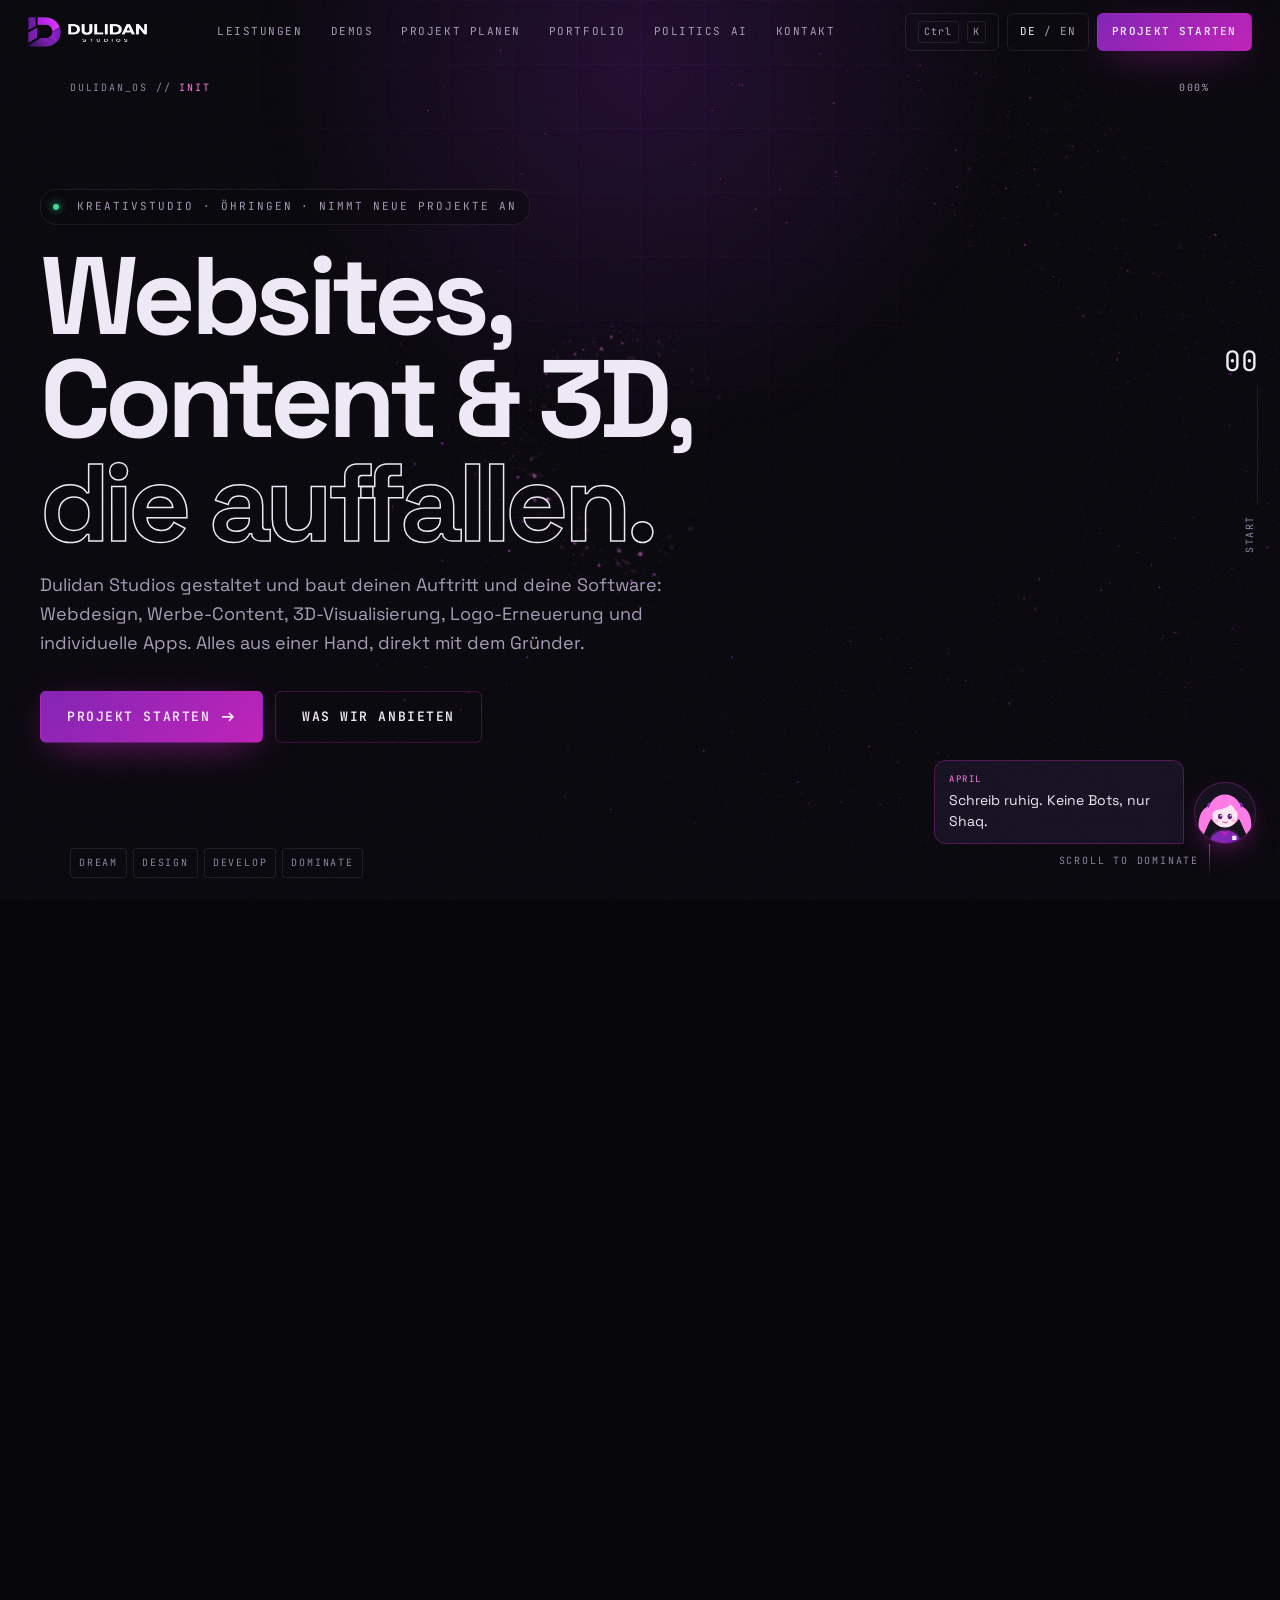
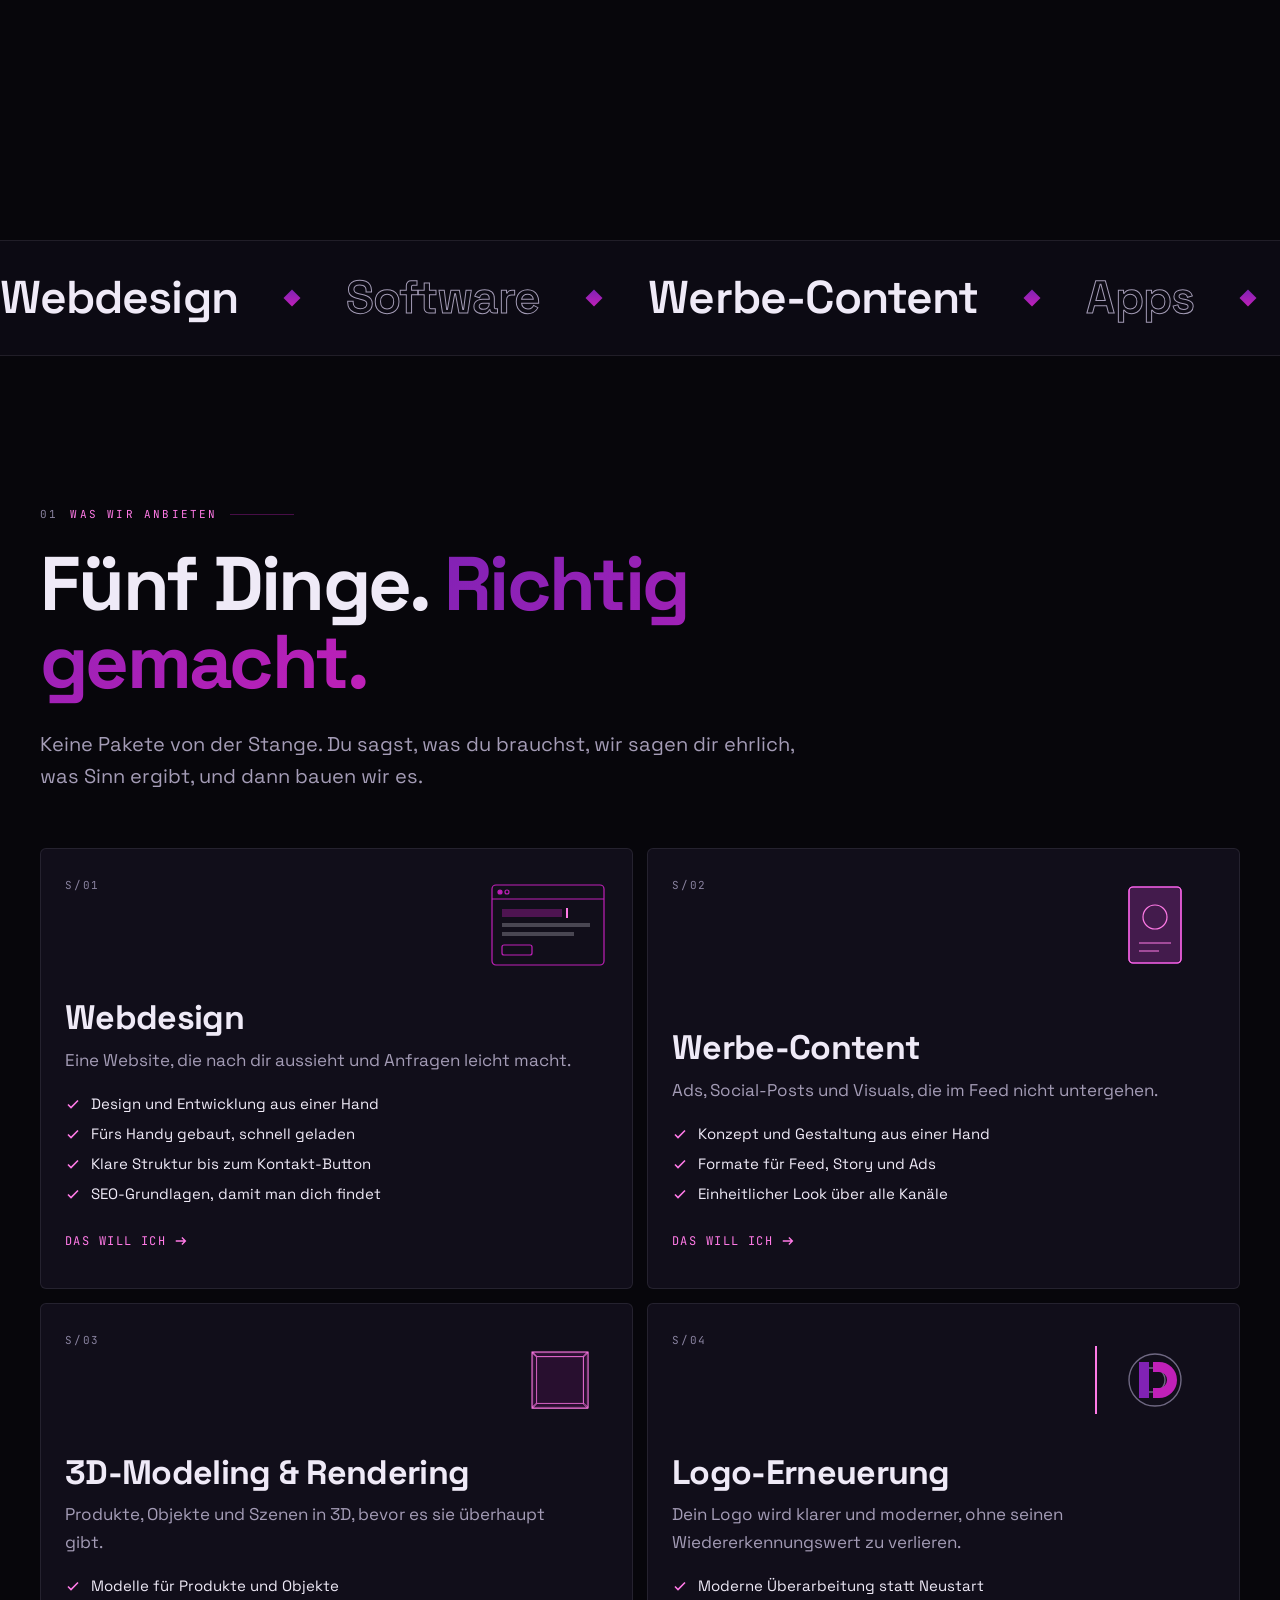
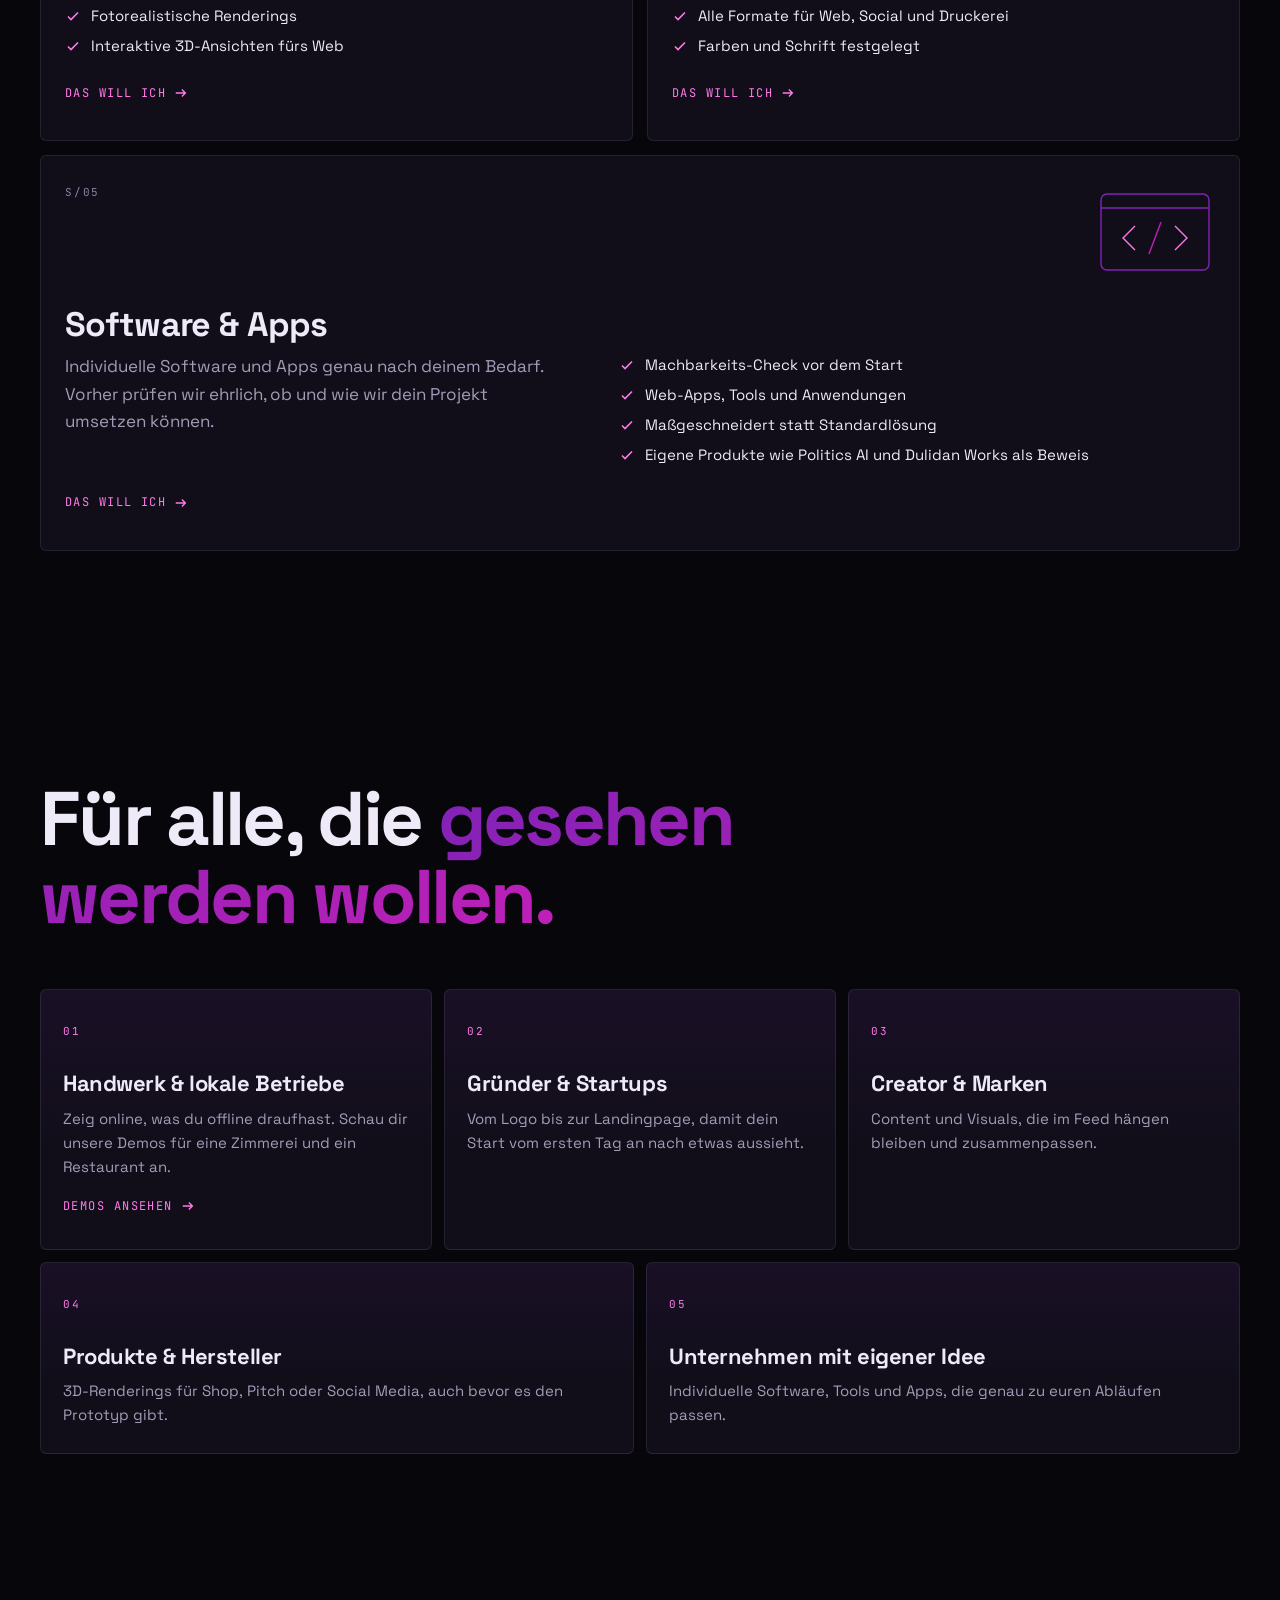
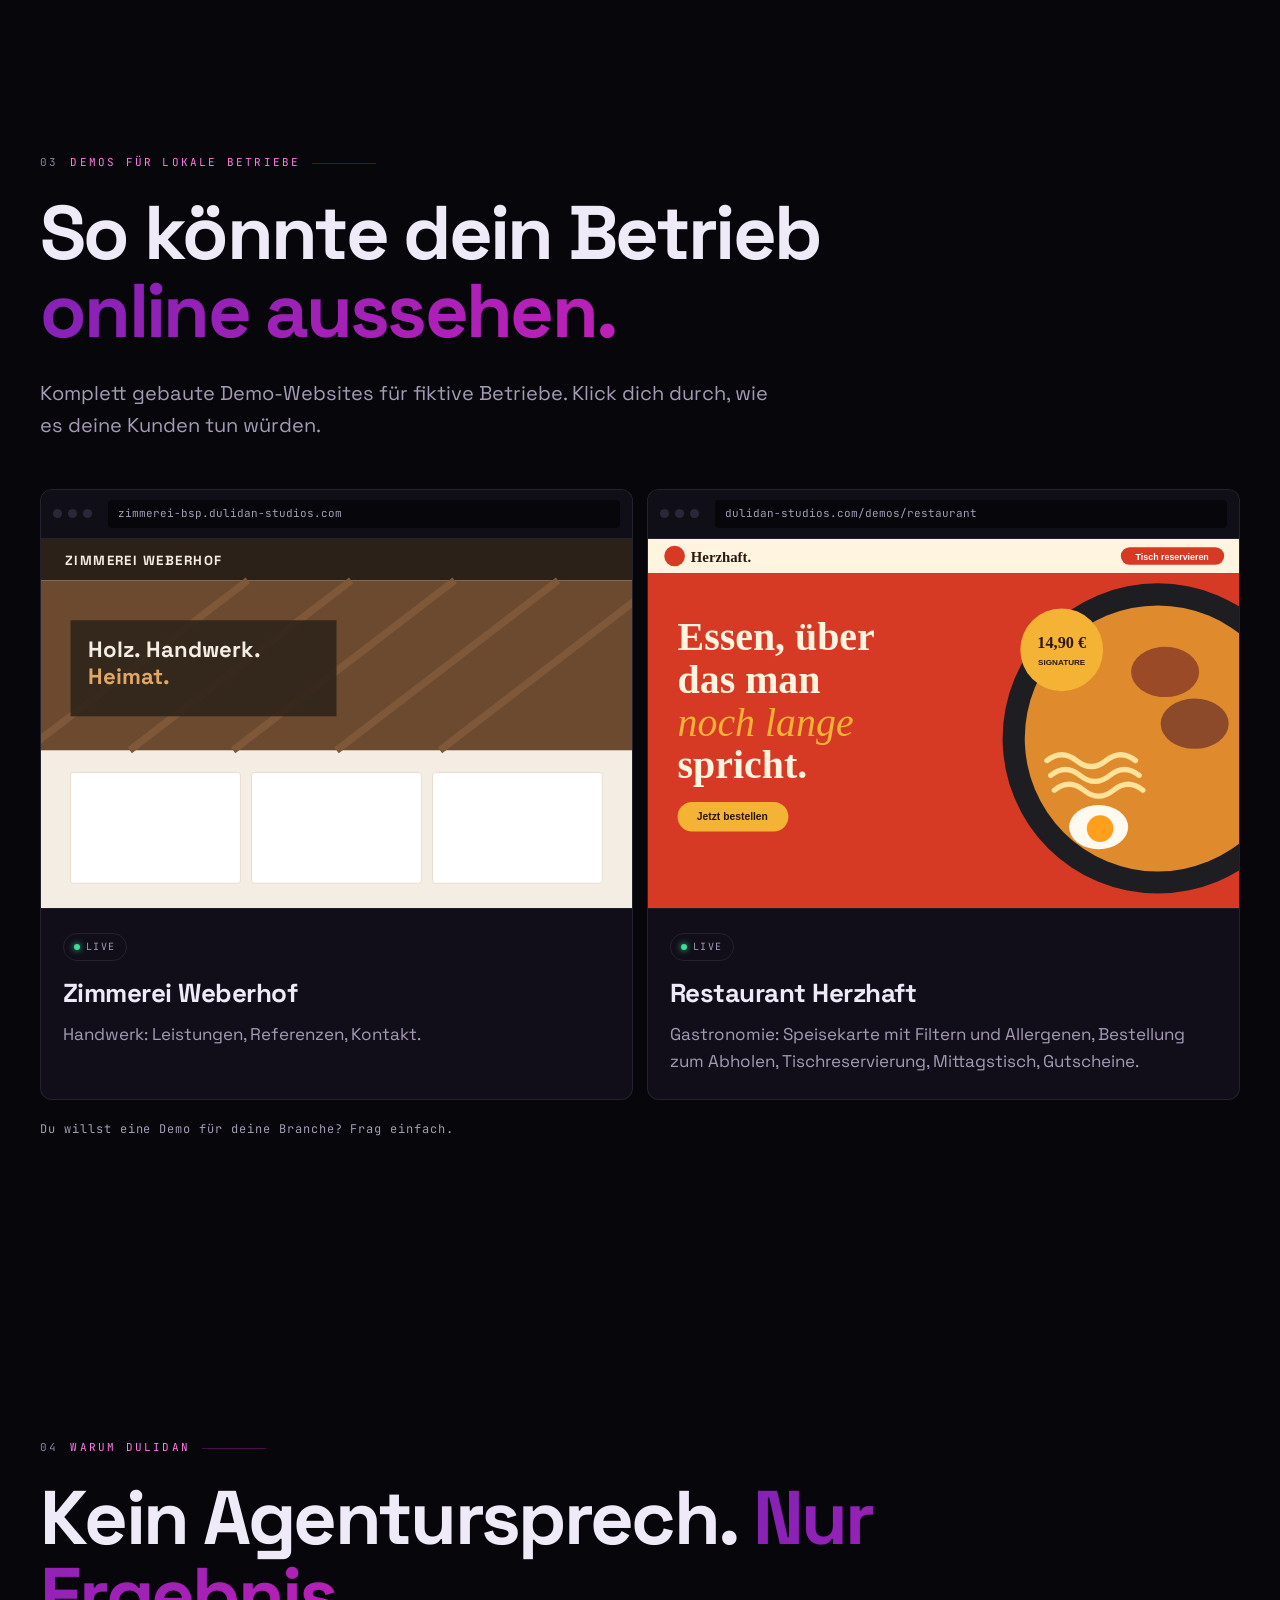
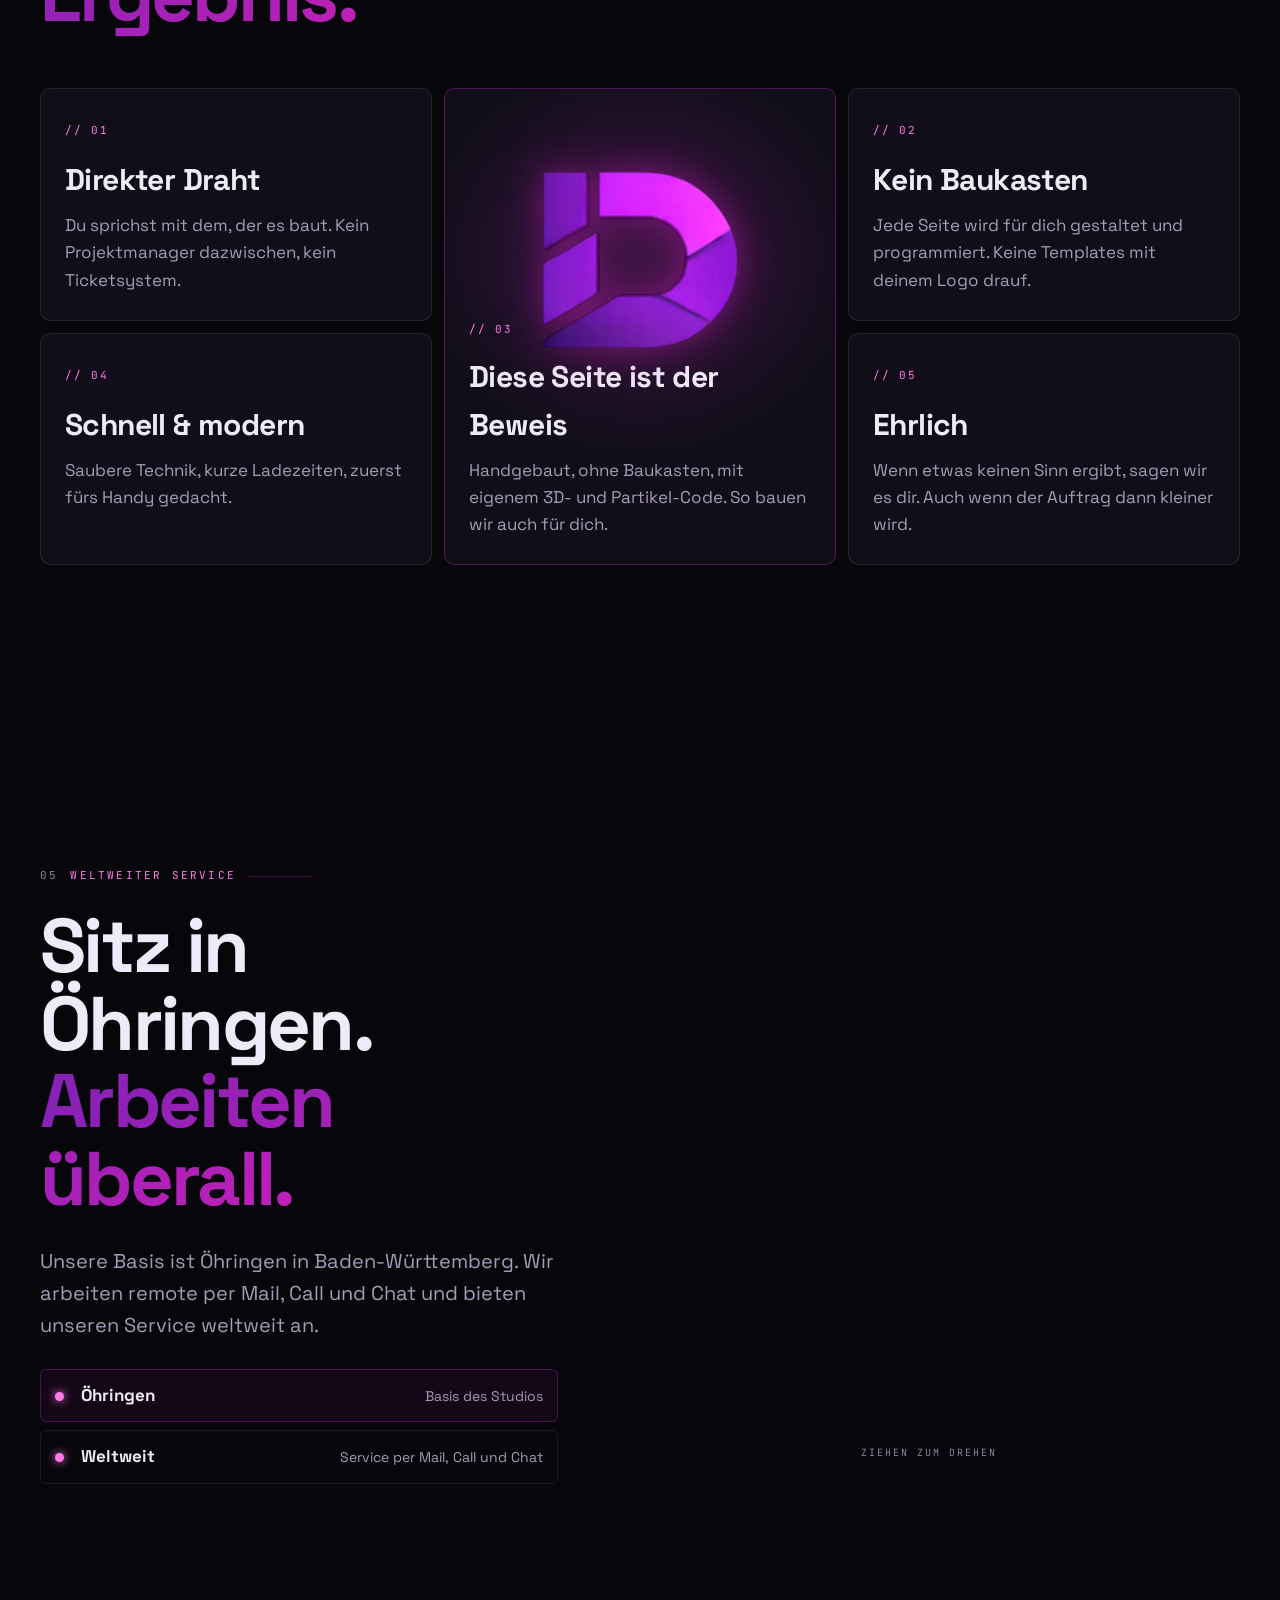
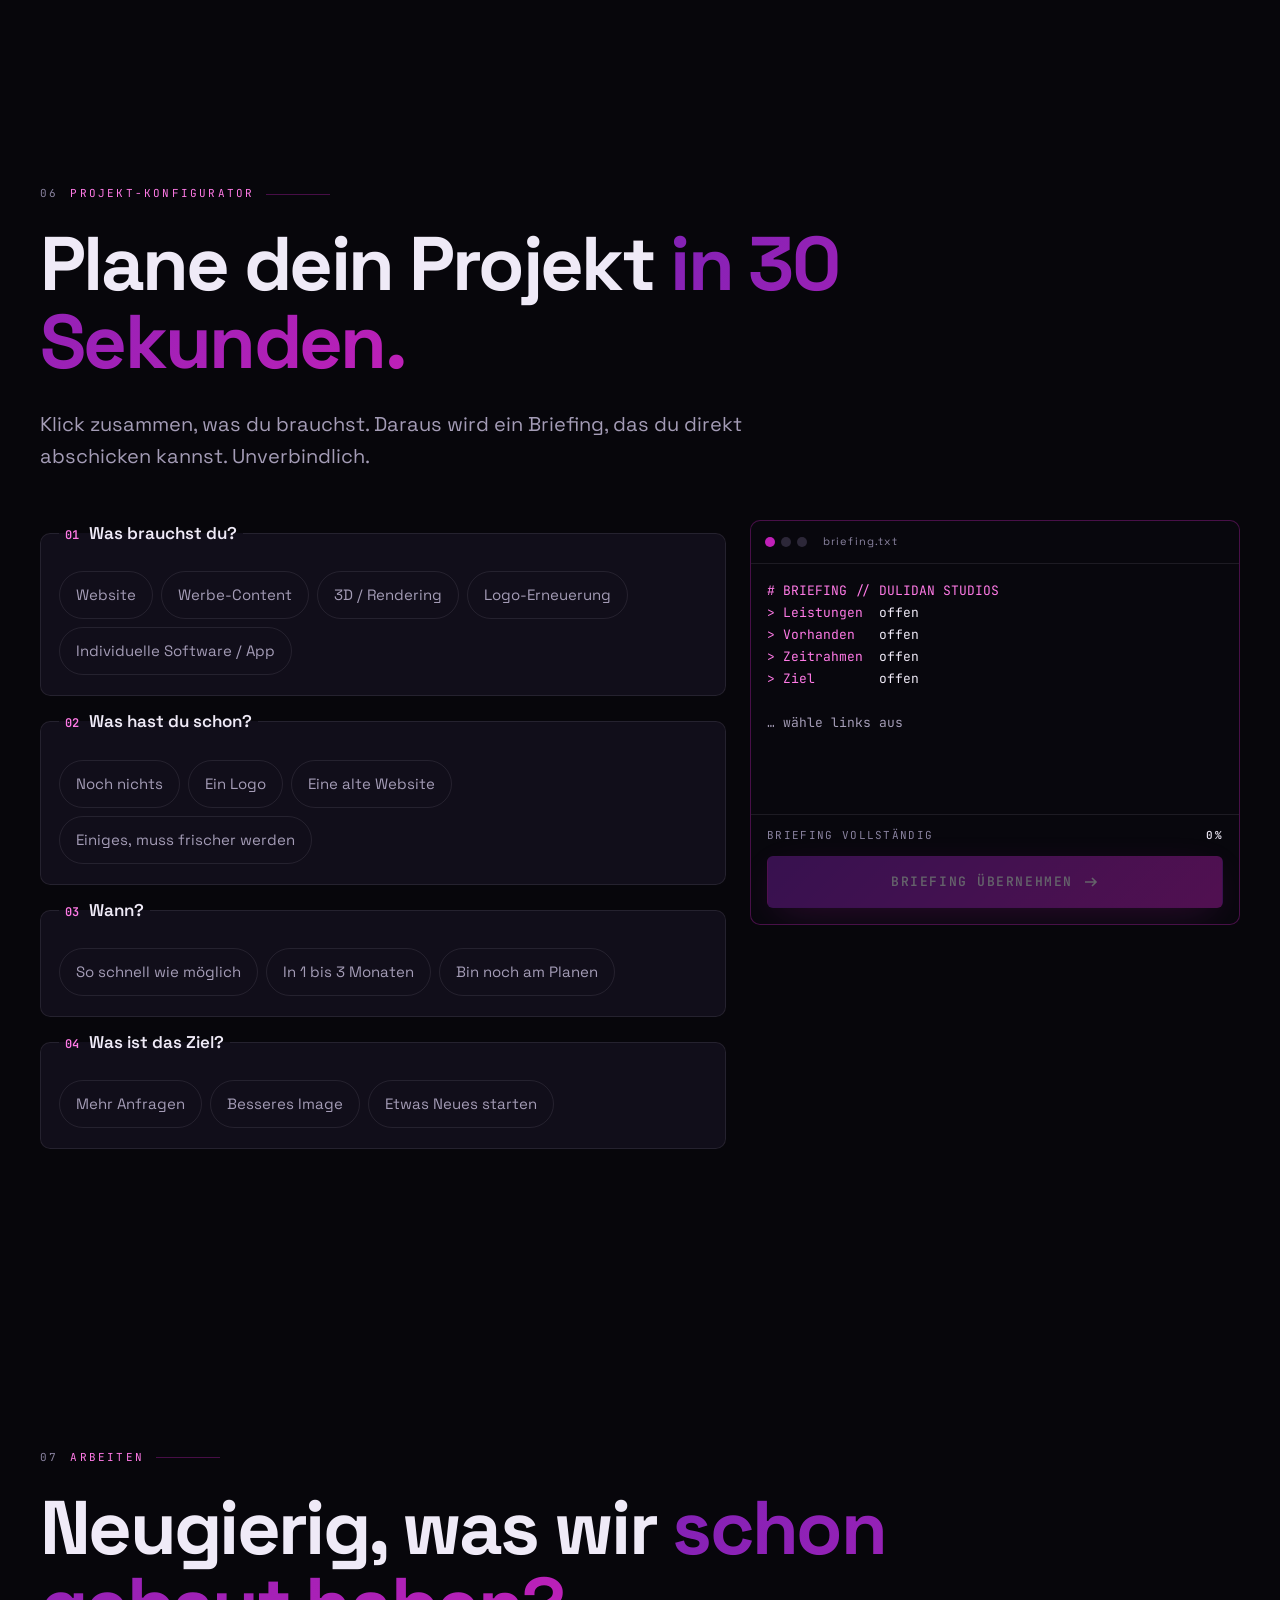
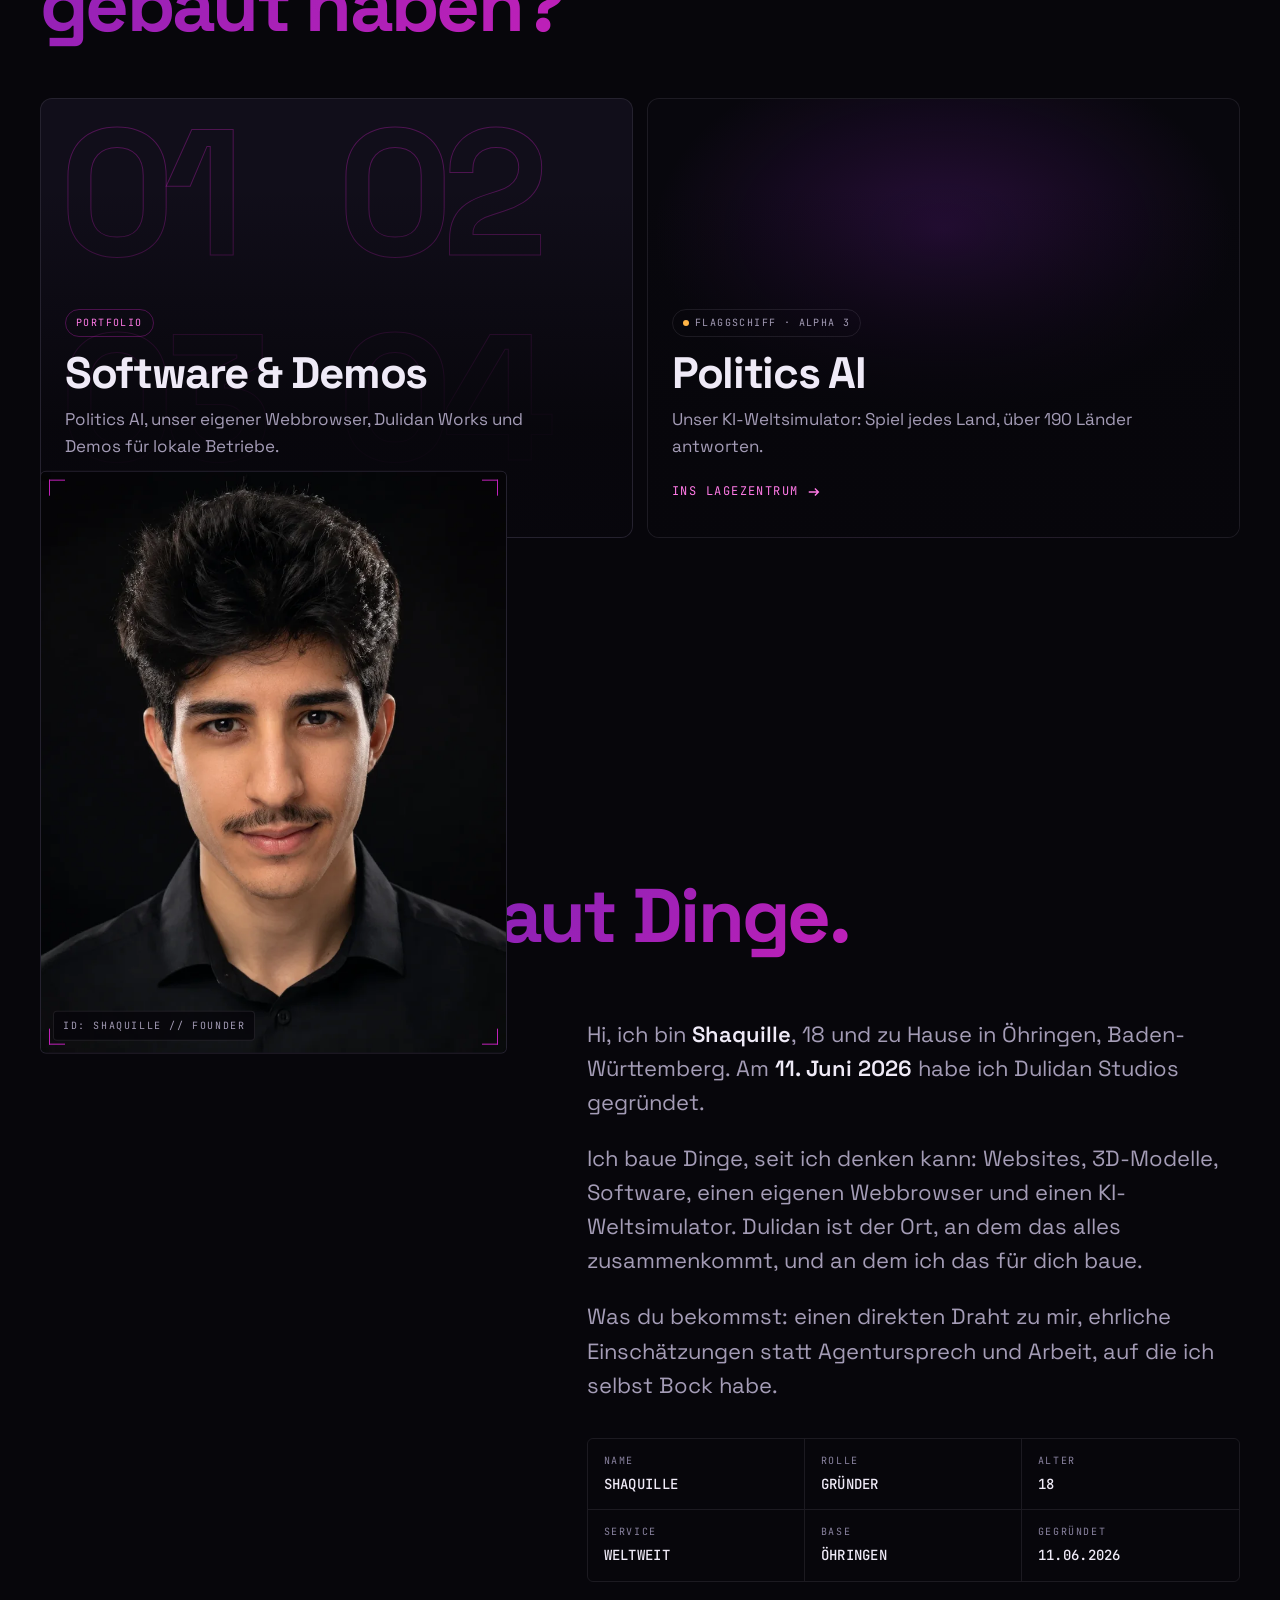
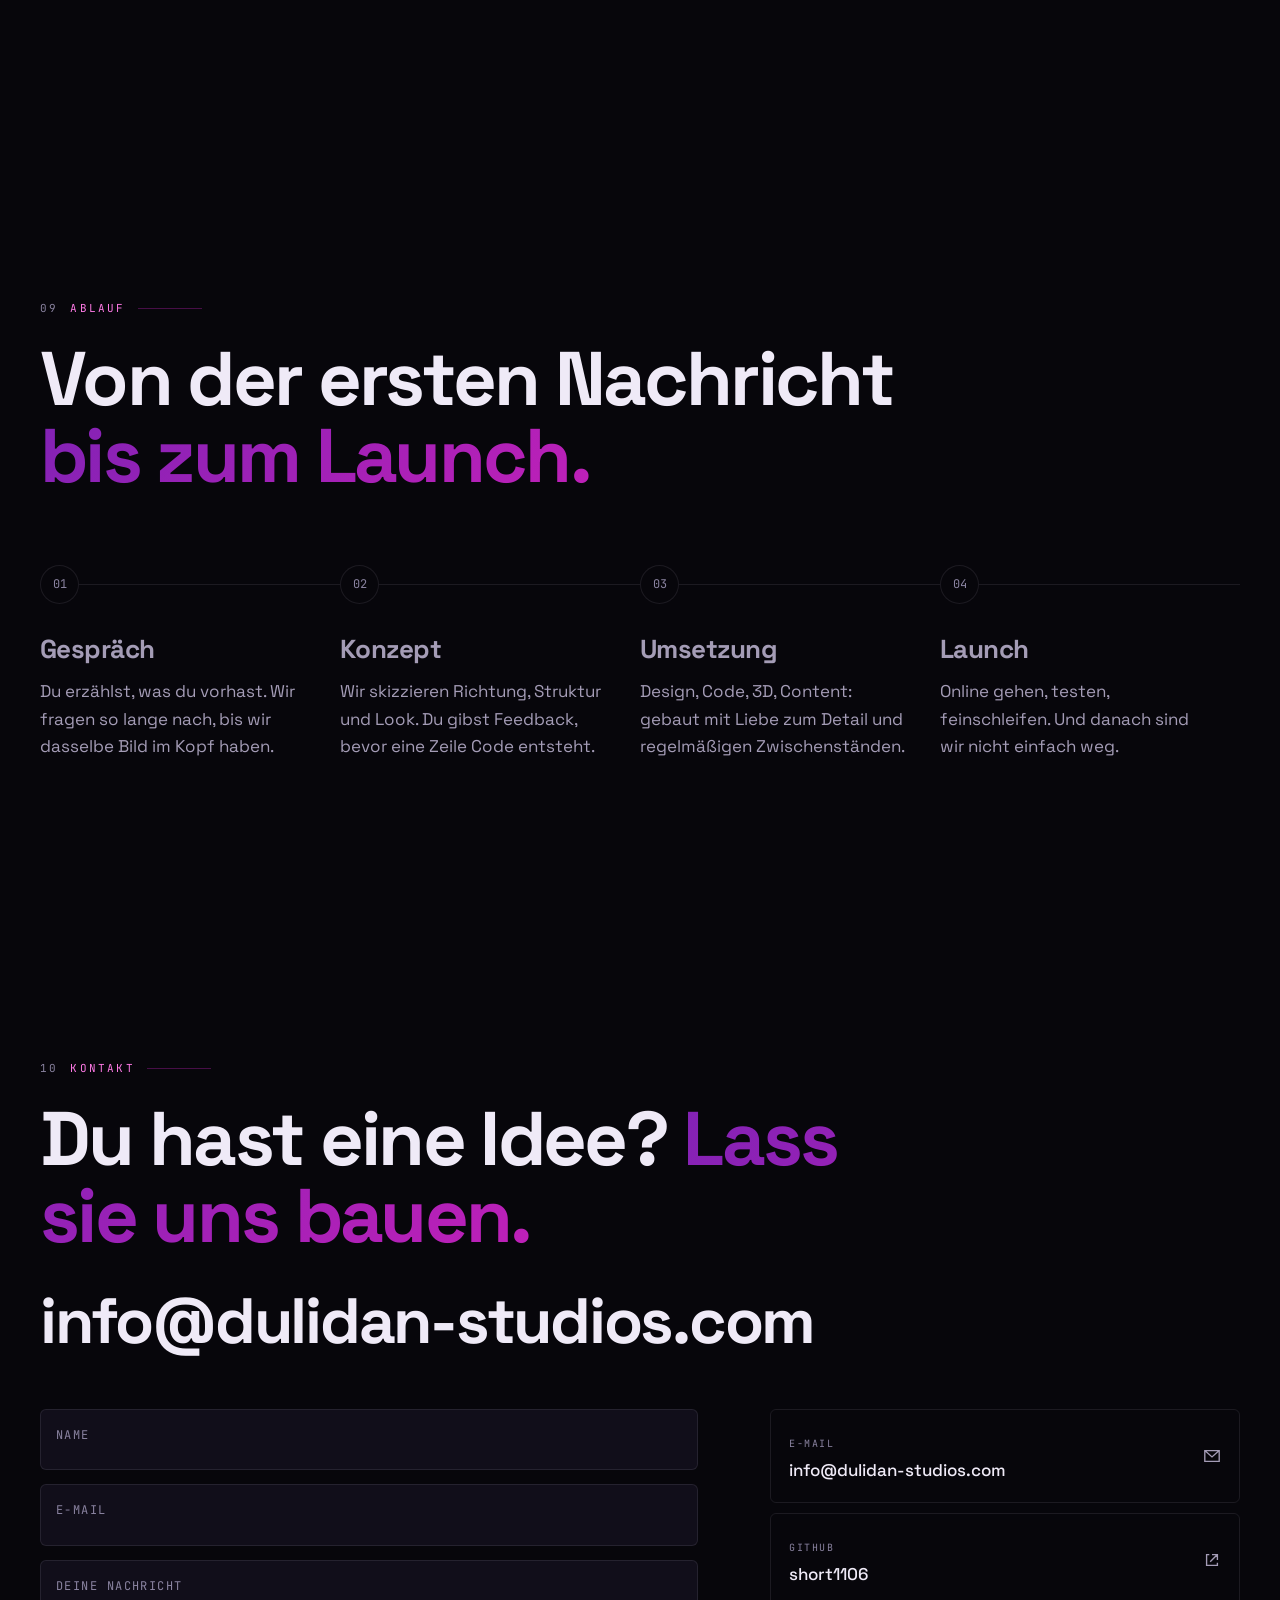
==== commit 54a6327d: "Demo-Website für Restaurant „Herzhaft“ - Neue Demo unter /demos/restaurant/ für den fiktiven Betrieb" ====
--- a/index.html
+++ b/index.html
@@ -220,7 +220,7 @@
     <p class="sec-label rv"><span class="n">02</span><span data-en="Who it's for">Für wen</span></p>
     <h2 class="h2 rv-mask" id="who-h" data-en="Built for people <em>who want to be seen.</em>">Für alle, die <em>gesehen werden wollen.</em></h2>
     <div class="who">
-      <article class="who-c rv"><span class="who-i mono">01</span><h3 data-en="Craft &amp; local businesses">Handwerk &amp; lokale Betriebe</h3><p data-en="Show online what you're great at offline. See our demo for a carpentry; a restaurant demo is in planning.">Zeig online, was du offline draufhast. Schau dir unsere Demo für eine Zimmerei an, eine Restaurant-Demo ist in Planung.</p><a class="link-arrow" href="#demos"><span data-en="See demos">Demos ansehen</span><svg width="14" height="14" aria-hidden="true"><use href="#i-arrow"/></svg></a></article>
+      <article class="who-c rv"><span class="who-i mono">01</span><h3 data-en="Craft &amp; local businesses">Handwerk &amp; lokale Betriebe</h3><p data-en="Show online what you're great at offline. See our demos for a carpentry and a restaurant.">Zeig online, was du offline draufhast. Schau dir unsere Demos für eine Zimmerei und ein Restaurant an.</p><a class="link-arrow" href="#demos"><span data-en="See demos">Demos ansehen</span><svg width="14" height="14" aria-hidden="true"><use href="#i-arrow"/></svg></a></article>
       <article class="who-c rv" style="--d:.06s"><span class="who-i mono">02</span><h3 data-en="Founders &amp; start-ups">Gründer &amp; Startups</h3><p data-en="From logo to landing page, so your start looks like something from day one.">Vom Logo bis zur Landingpage, damit dein Start vom ersten Tag an nach etwas aussieht.</p></article>
       <article class="who-c rv" style="--d:.12s"><span class="who-i mono">03</span><h3 data-en="Creators &amp; brands">Creator &amp; Marken</h3><p data-en="Content and visuals that stick in the feed and fit together.">Content und Visuals, die im Feed hängen bleiben und zusammenpassen.</p></article>
       <article class="who-c rv" style="--d:.18s"><span class="who-i mono">04</span><h3 data-en="Products &amp; makers">Produkte &amp; Hersteller</h3><p data-en="3D renderings for shop, pitch or social media, even before the prototype exists.">3D-Renderings für Shop, Pitch oder Social Media, auch bevor es den Prototyp gibt.</p></article>
@@ -252,10 +252,27 @@
           </div></div>
         <div class="demo-c"><span class="pill live">Live</span><h3 data-en="Carpentry">Zimmerei Weberhof</h3><p data-en="Craft business: services, references, contact.">Handwerk: Leistungen, Referenzen, Kontakt.</p></div>
       </a>
-      <div class="demo-card demo-soon rv" style="--d:.08s">
-        <div class="demo-soon-in"><span class="mono">// NEXT</span><b data-en="Restaurant demo">Restaurant-Demo</b><span data-en="In planning">In Planung</span></div>
-        <div class="demo-c"><span class="pill wip" data-en="Coming soon">Bald</span><h3 data-en="Gastronomy">Gastronomie</h3><p data-en="Menu, opening hours and table booking for restaurants and cafés.">Speisekarte, Öffnungszeiten und Tischreservierung für Restaurants und Cafés.</p></div>
-      </div>
+      <a class="demo-card rv" href="/demos/restaurant/" style="--d:.08s" data-cursor="Live">
+        <div class="browser"><div class="browser-bar"><i></i><i></i><i></i><span>dulidan-studios.com/demos/restaurant</span></div>
+          <div class="browser-view">
+            <svg viewBox="0 0 800 500" aria-hidden="true">
+              <rect width="800" height="500" fill="#d63a24"/><rect width="800" height="46" fill="#fff4e0"/>
+              <circle cx="36" cy="23" r="14" fill="#d63a24"/><text x="58" y="31" font-family="Georgia,serif" font-weight="700" font-size="20" fill="#2a1810">Herzhaft.</text>
+              <rect x="640" y="11" width="140" height="24" rx="12" fill="#d63a24"/><text x="660" y="28" font-family="sans-serif" font-size="12" font-weight="700" fill="#fff">Tisch reservieren</text>
+              <text x="40" y="150" font-family="Georgia,serif" font-weight="700" font-size="54" fill="#fff4e0">Essen, über</text>
+              <text x="40" y="208" font-family="Georgia,serif" font-weight="700" font-size="54" fill="#fff4e0">das man</text>
+              <text x="40" y="266" font-family="Georgia,serif" font-style="italic" font-size="54" fill="#f5b335">noch lange</text>
+              <text x="40" y="324" font-family="Georgia,serif" font-weight="700" font-size="54" fill="#fff4e0">spricht.</text>
+              <rect x="40" y="356" width="150" height="40" rx="20" fill="#f5b335"/><text x="66" y="381" font-family="sans-serif" font-size="14" font-weight="700" fill="#2a1810">Jetzt bestellen</text>
+              <circle cx="690" cy="270" r="210" fill="#1d1d22"/><circle cx="690" cy="270" r="180" fill="#e08a2e"/>
+              <g stroke="#ffe39a" stroke-width="7" fill="none" stroke-linecap="round"><path d="M540 300q20-16 40 0t40 0 40 0"/><path d="M545 320q20-16 40 0t40 0 40 0"/><path d="M550 340q20-16 40 0t40 0 40 0"/></g>
+              <ellipse cx="610" cy="390" rx="40" ry="30" fill="#fffaf0"/><circle cx="612" cy="392" r="18" fill="#ff9f1c"/>
+              <ellipse cx="700" cy="180" rx="46" ry="34" fill="#9a4a26"/><ellipse cx="740" cy="250" rx="46" ry="34" fill="#8c4a2a"/>
+              <circle cx="560" cy="150" r="56" fill="#f5b335"/><text x="560" y="148" text-anchor="middle" font-family="Georgia,serif" font-weight="700" font-size="22" fill="#2a1810">14,90 €</text><text x="560" y="170" text-anchor="middle" font-family="sans-serif" font-size="11" font-weight="700" fill="#2a1810">SIGNATURE</text>
+            </svg>
+          </div></div>
+        <div class="demo-c"><span class="pill live">Live</span><h3 data-en="Restaurant Herzhaft">Restaurant Herzhaft</h3><p data-en="Gastronomy: menu with filters and allergens, pickup ordering, table booking, lunch menu, vouchers.">Gastronomie: Speisekarte mit Filtern und Allergenen, Bestellung zum Abholen, Tischreservierung, Mittagstisch, Gutscheine.</p></div>
+      </a>
     </div>
     <p class="demo-more rv mono" data-en="Want a demo for your industry? Just ask.">Du willst eine Demo für deine Branche? Frag einfach.</p>
   </div>
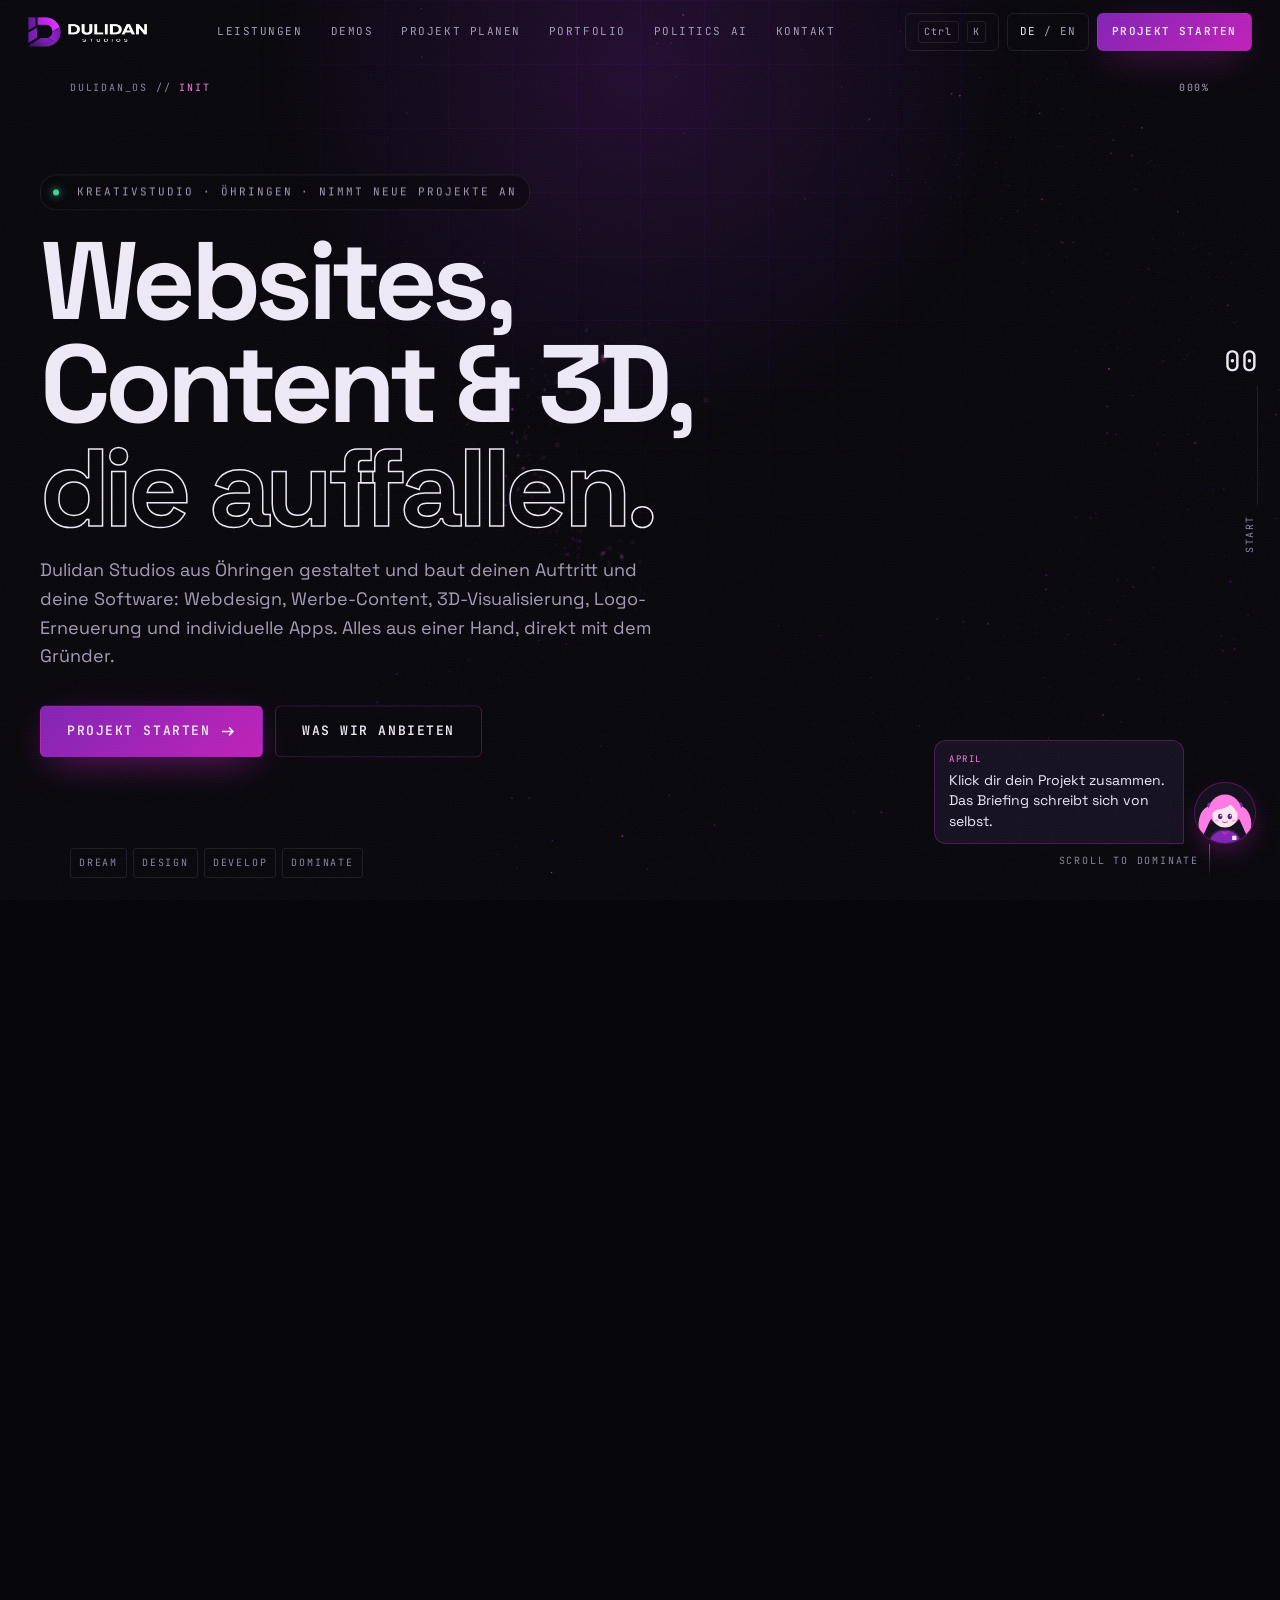
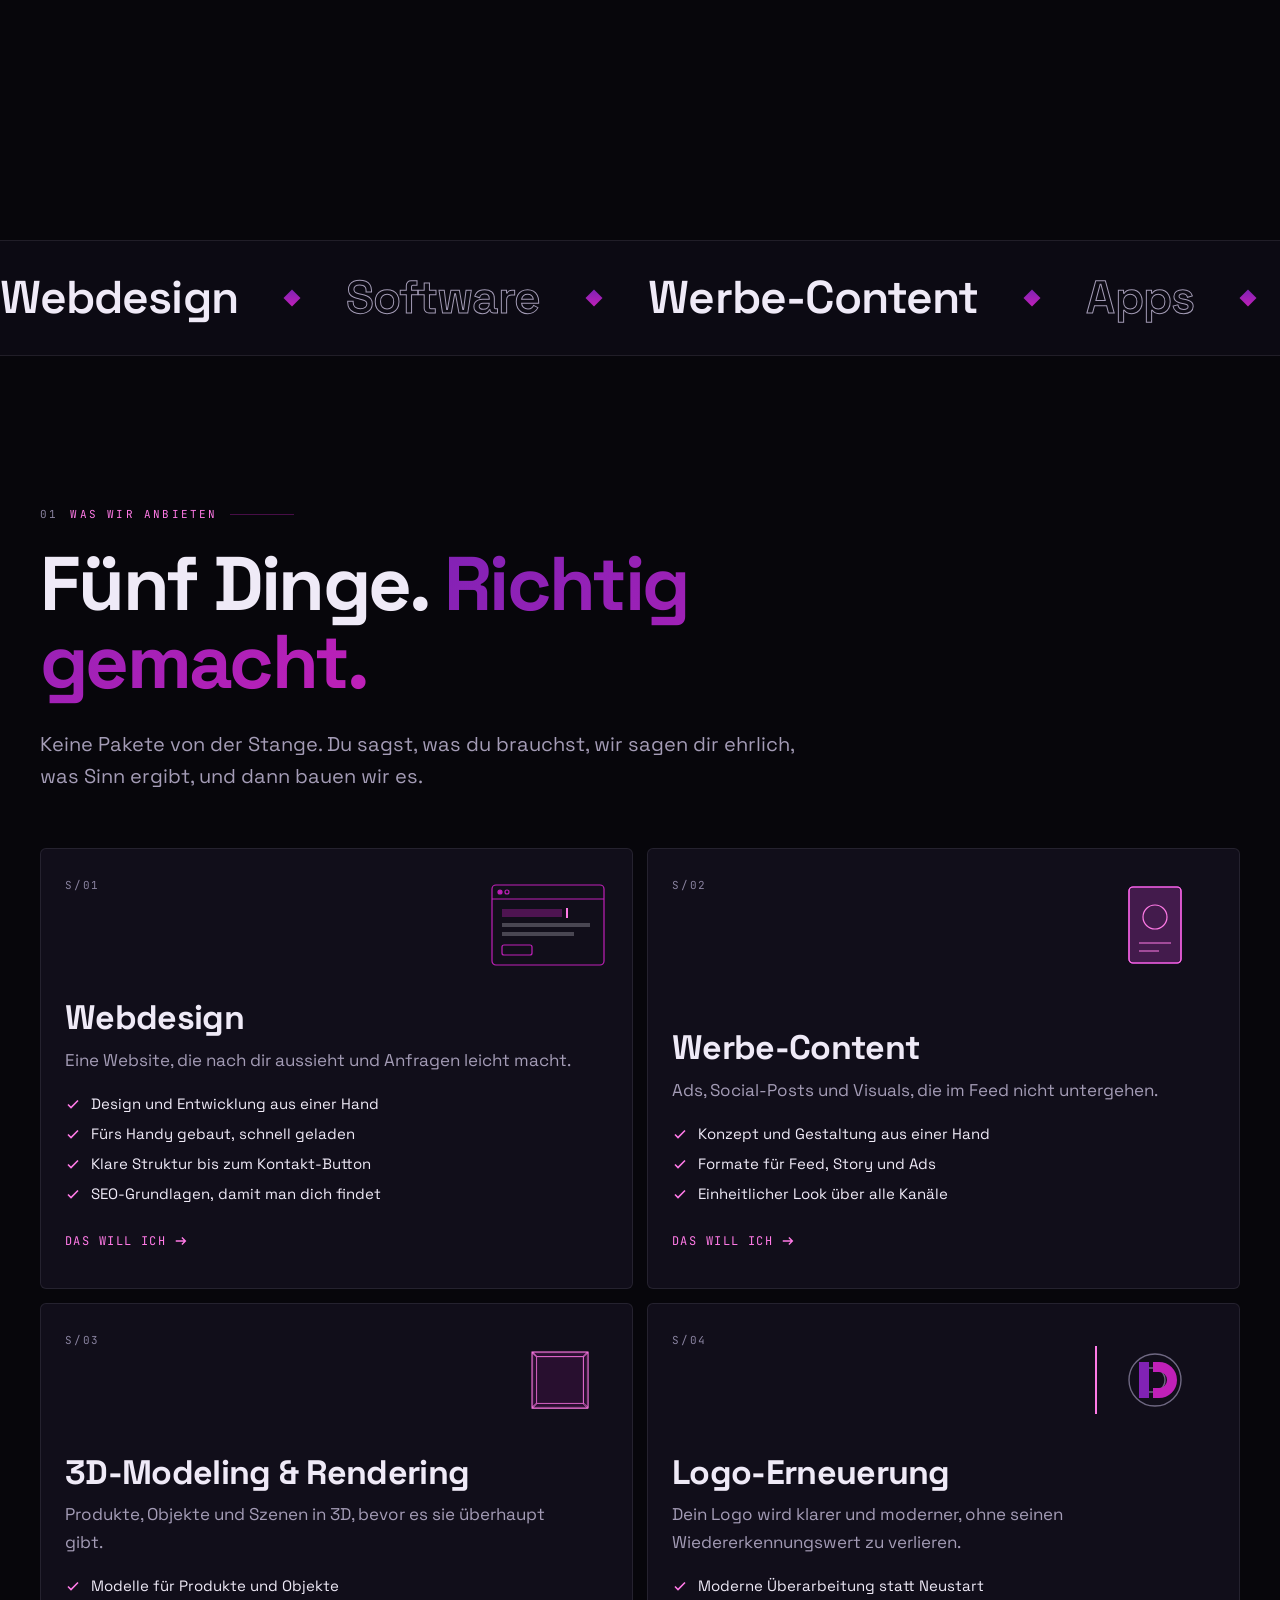
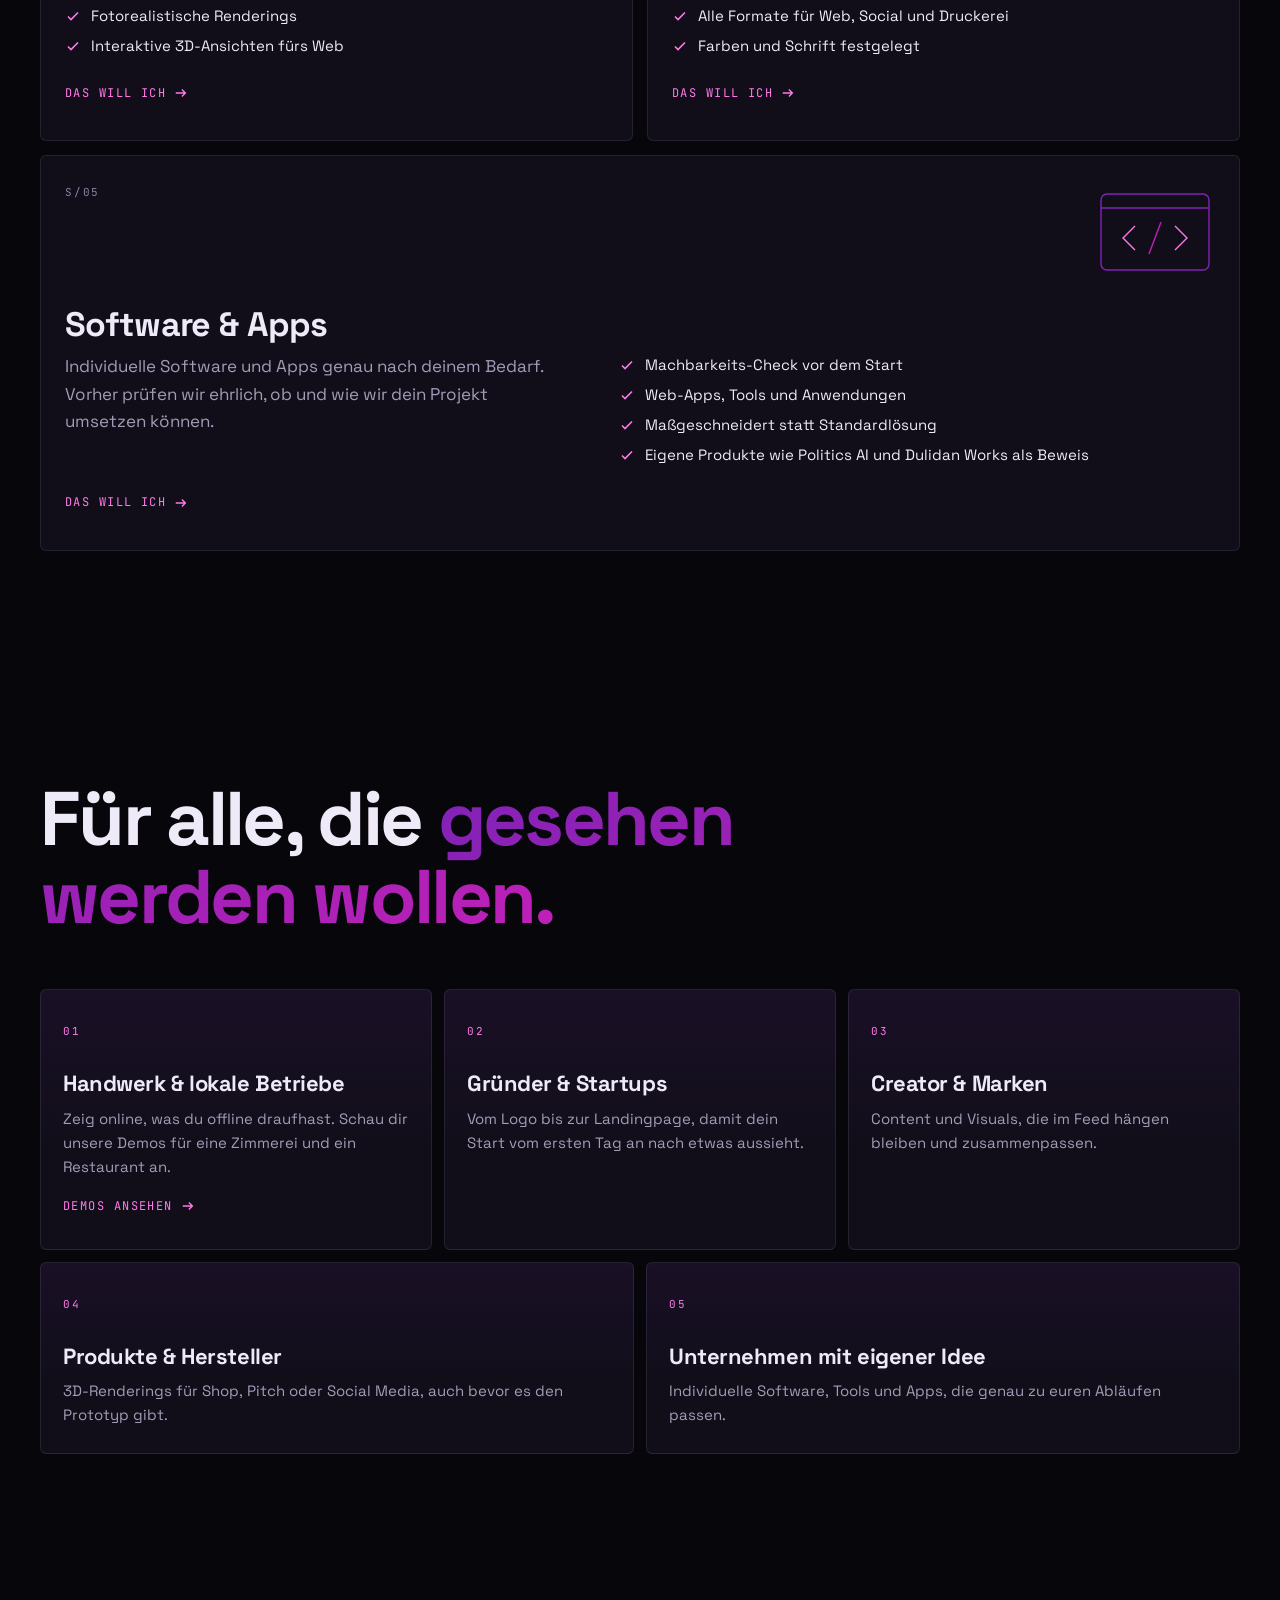
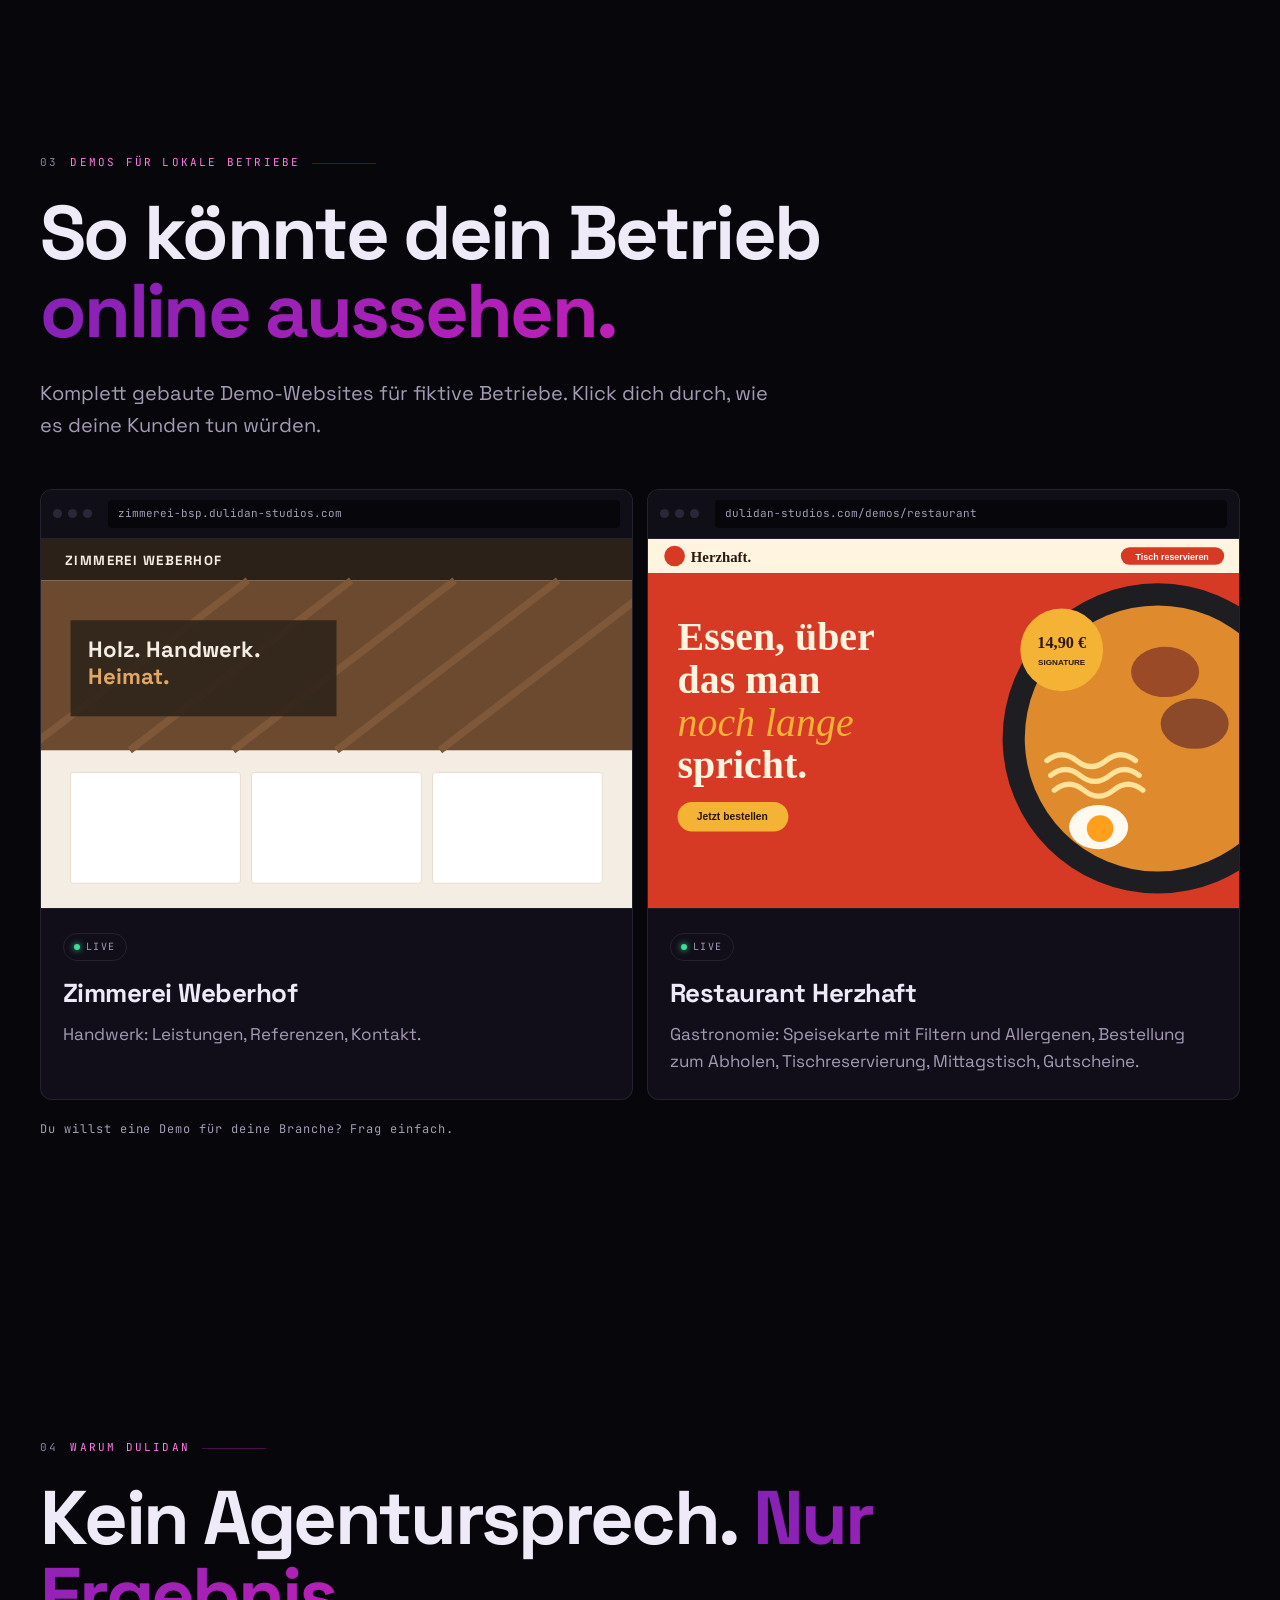
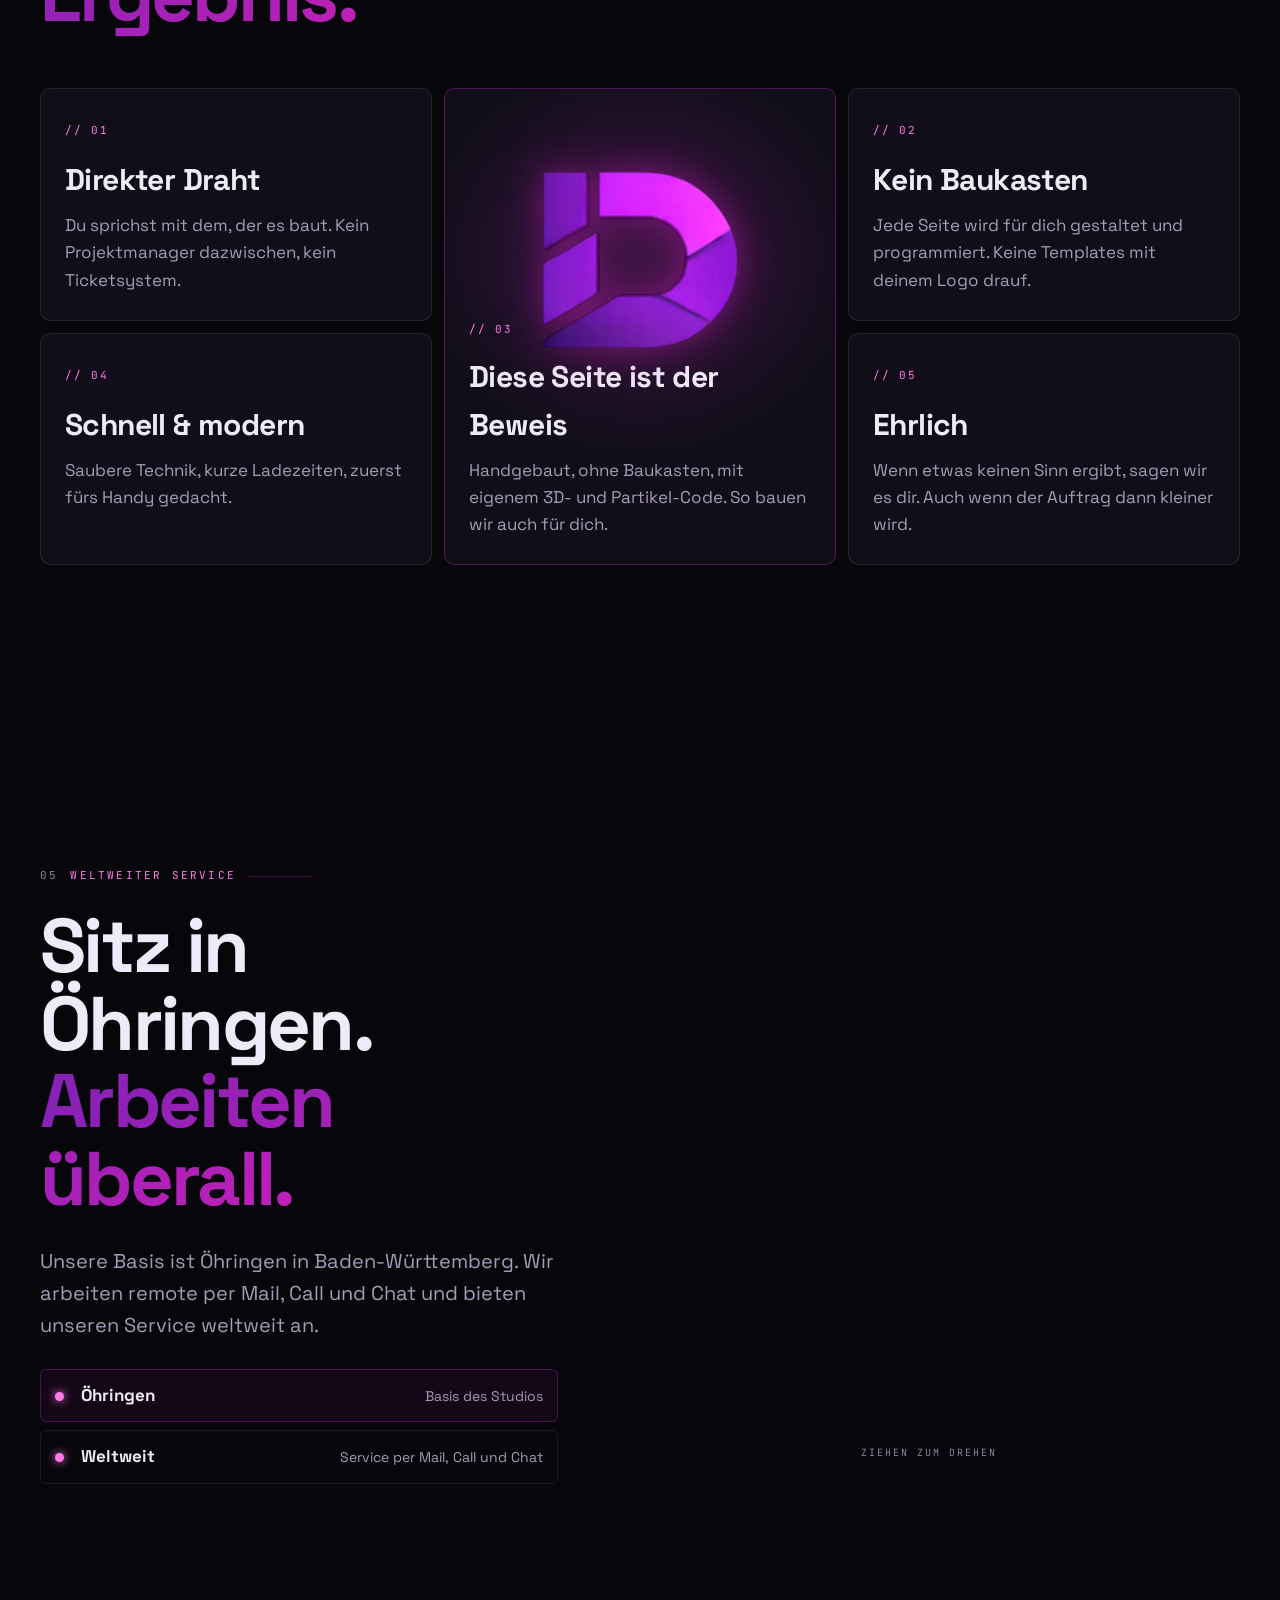
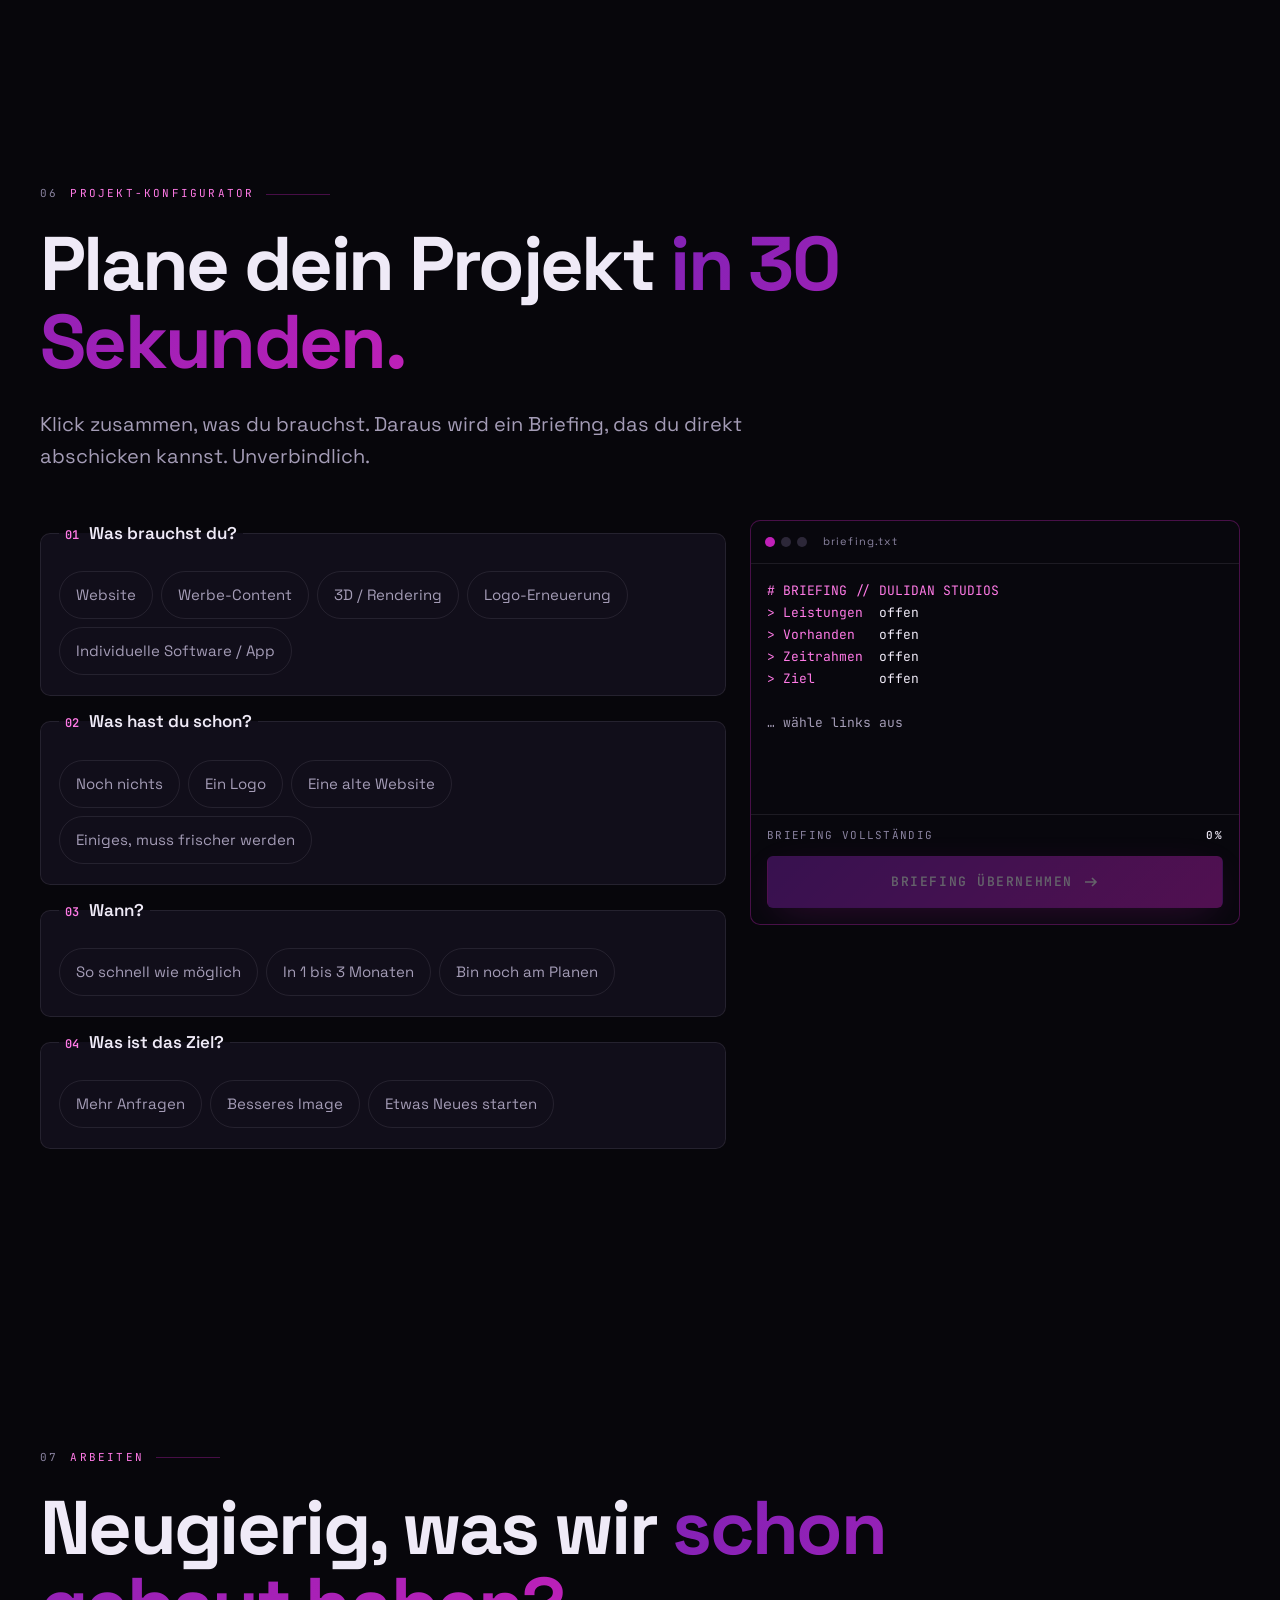
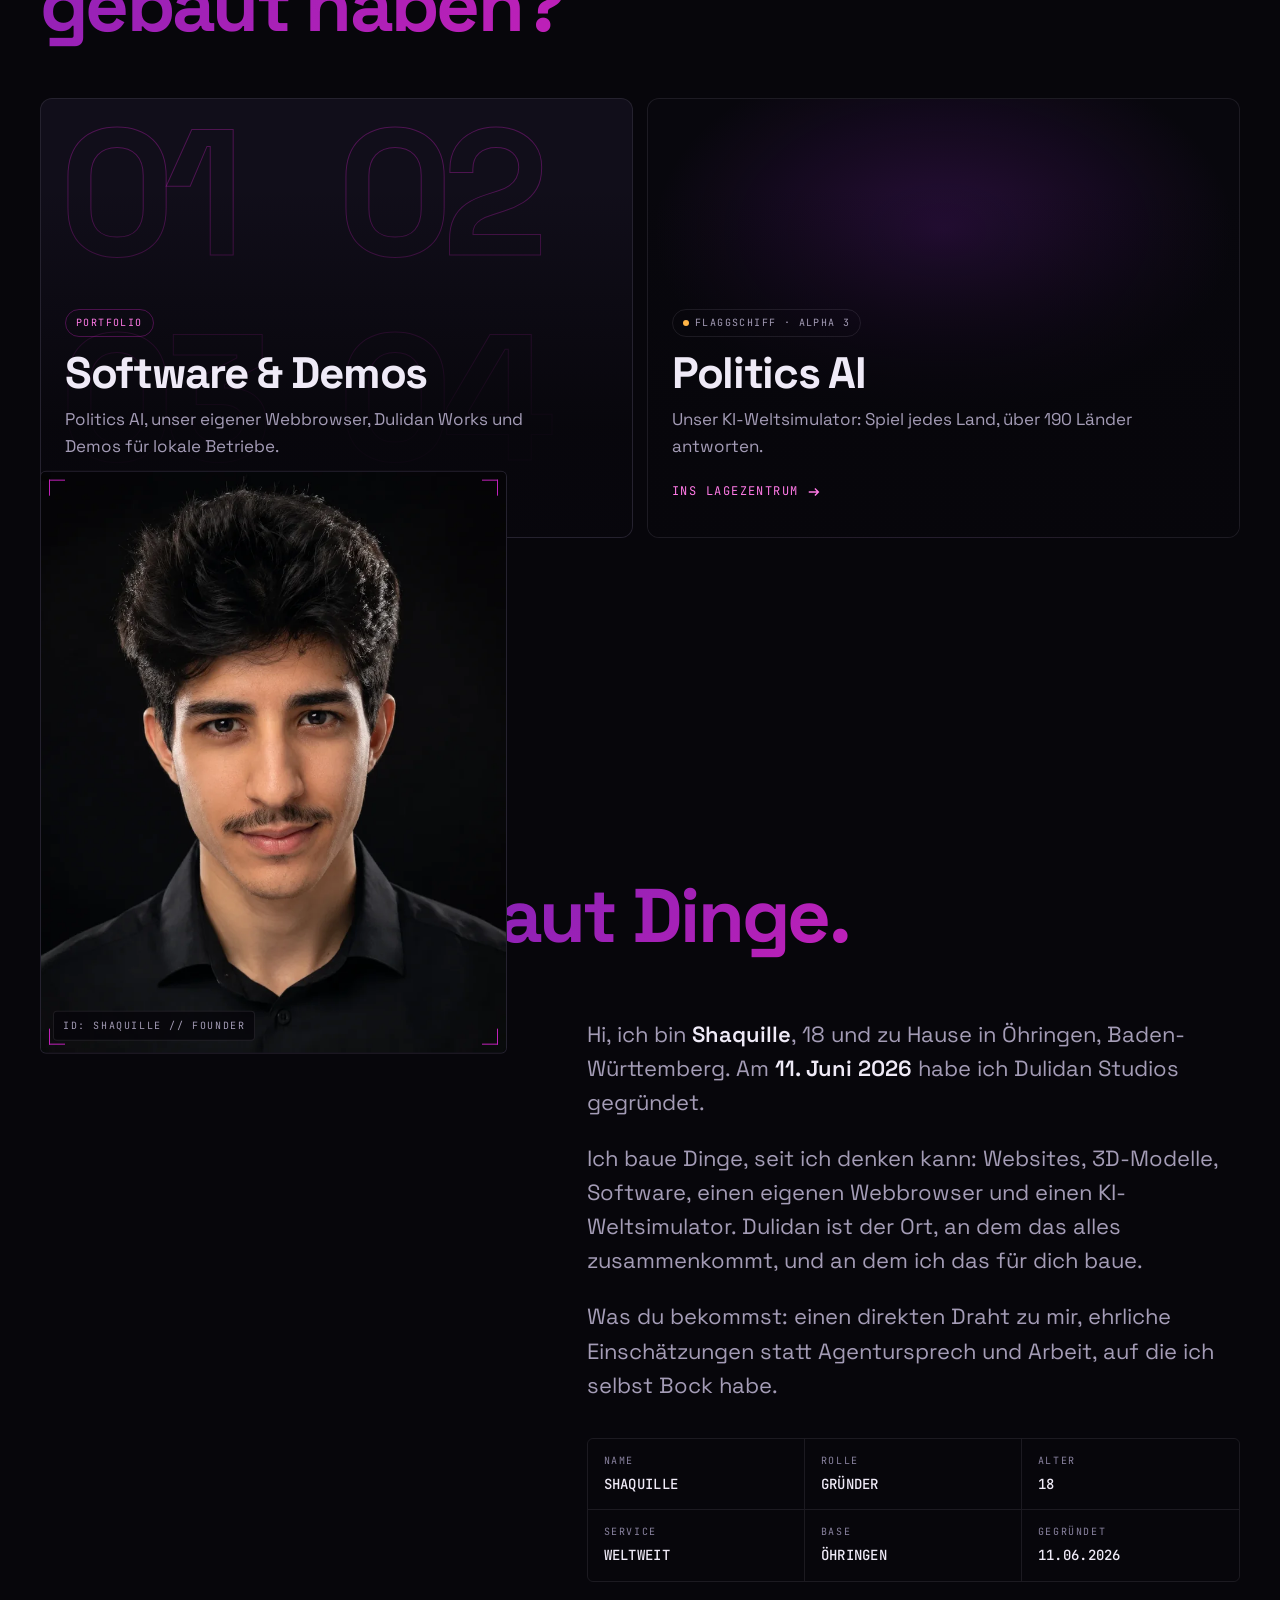
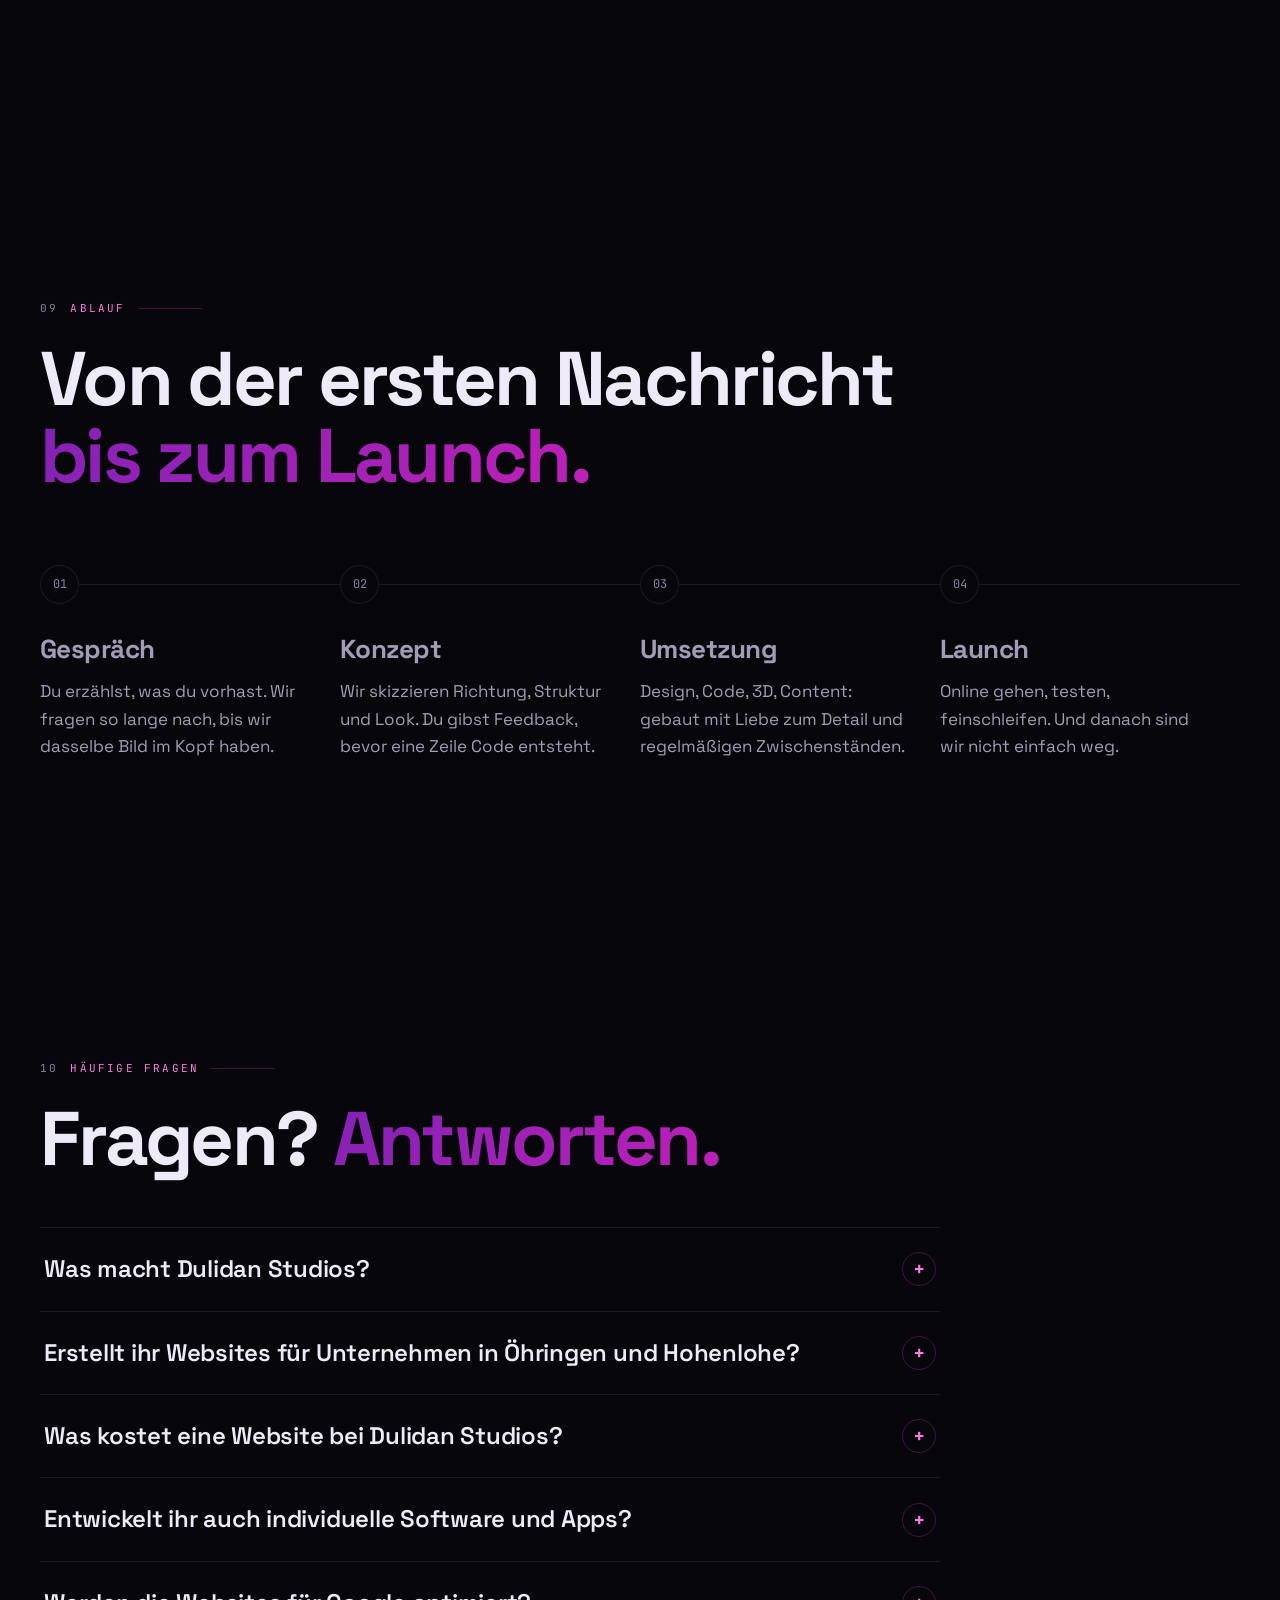
==== commit 64da16d5: "SEO: lokale Suchbegriffe, strukturierte Daten, FAQ, Ladezeit - Titel und Beschreibungen mit Öhringen" ====
--- a/index.html
+++ b/index.html
@@ -3,15 +3,23 @@
 <head>
 <meta charset="UTF-8">
 <meta name="viewport" content="width=device-width, initial-scale=1">
-<title>Dulidan Studios · Webdesign, Content & 3D aus Öhringen</title>
-<meta name="description" content="Dulidan Studios aus Öhringen: Webdesign, Werbe-Content, 3D-Modeling, Logo-Erneuerung und individuelle Software. Dream. Design. Develop. Dominate.">
+<title>Webdesign Öhringen & Hohenlohe | Dulidan Studios</title>
+<meta name="description" content="Webdesign aus Öhringen: Dulidan Studios erstellt Websites, Werbe-Content, 3D-Visualisierungen, Logos und individuelle Software für Hohenlohe, Heilbronn und weltweit.">
 <meta name="theme-color" content="#07060b">
 <meta name="color-scheme" content="dark">
+<meta name="robots" content="index,follow,max-image-preview:large,max-snippet:-1">
+<meta name="author" content="Dulidan Studios">
+<meta name="geo.region" content="DE-BW">
+<meta name="geo.placename" content="Öhringen">
+<meta name="geo.position" content="49.2003;9.5025">
+<meta name="ICBM" content="49.2003, 9.5025">
+<link rel="alternate" hreflang="de" href="https://dulidan-studios.com/">
+<link rel="alternate" hreflang="x-default" href="https://dulidan-studios.com/">
 <link rel="canonical" href="https://dulidan-studios.com/">
 <meta property="og:type" content="website">
 <meta property="og:site_name" content="Dulidan Studios">
-<meta property="og:title" content="Dulidan Studios · Dream. Design. Develop. Dominate.">
-<meta property="og:description" content="Dulidan Studios aus Öhringen: Webdesign, Werbe-Content, 3D-Modeling, Logo-Erneuerung und individuelle Software. Dream. Design. Develop. Dominate.">
+<meta property="og:title" content="Dulidan Studios · Webdesign, Software & 3D aus Öhringen">
+<meta property="og:description" content="Webdesign aus Öhringen: Dulidan Studios erstellt Websites, Werbe-Content, 3D-Visualisierungen, Logos und individuelle Software für Hohenlohe, Heilbronn und weltweit.">
 <meta property="og:url" content="https://dulidan-studios.com/">
 <meta property="og:image" content="https://dulidan-studios.com/assets/img/og.jpg">
 <meta property="og:image:width" content="1200">
@@ -25,9 +33,7 @@
 <link rel="preload" href="/assets/fonts/jetbrains-mono.woff2" as="font" type="font/woff2" crossorigin>
 <link rel="stylesheet" href="/assets/css/main.css">
 <noscript><style>.rv,.rv-mask{opacity:1!important;transform:none!important;clip-path:none!important}.epic{height:auto!important}.epic-words .w{opacity:1!important;position:static!important}</style></noscript>
-<script type="application/ld+json">
-{"@context":"https://schema.org","@type":"Organization","name":"Dulidan Studios","slogan":"Dream. Design. Develop. Dominate.","url":"https://dulidan-studios.com/","logo":"https://dulidan-studios.com/assets/img/icon-192.png","email":"info@dulidan-studios.com","foundingDate":"2026-06-11","founder":{"@type":"Person","name":"Shaquille Abid El Moussaoui"},"address":{"@type":"PostalAddress","streetAddress":"Theodor-Fontane-Weg 11","postalCode":"74613","addressLocality":"Öhringen","addressRegion":"Baden-Württemberg","addressCountry":"DE"},"sameAs":["https://github.com/short1106"]}
-</script>
+<script type="application/ld+json">{"@context":"https://schema.org","@graph":[{"@type":"WebSite","@id":"https://dulidan-studios.com/#website","url":"https://dulidan-studios.com/","name":"Dulidan Studios","inLanguage":"de-DE","publisher":{"@id":"https://dulidan-studios.com/#org"}},{"@type":["ProfessionalService","Organization"],"@id":"https://dulidan-studios.com/#org","name":"Dulidan Studios","alternateName":"Dulidan","slogan":"Dream. Design. Develop. Dominate.","description":"Kreativstudio aus Öhringen für Webdesign, Werbe-Content, 3D-Modeling, Logo-Erneuerung und individuelle Software.","url":"https://dulidan-studios.com/","logo":"https://dulidan-studios.com/assets/img/icon-192.png","image":"https://dulidan-studios.com/assets/img/og.jpg","email":"info@dulidan-studios.com","telephone":"+4915207049499","foundingDate":"2026-06-11","founder":{"@type":"Person","@id":"https://dulidan-studios.com/#founder","name":"Shaquille Abid El Moussaoui","jobTitle":"Gründer","image":"https://dulidan-studios.com/assets/img/shaquille.webp"},"address":{"@type":"PostalAddress","streetAddress":"Theodor-Fontane-Weg 11","postalCode":"74613","addressLocality":"Öhringen","addressRegion":"Baden-Württemberg","addressCountry":"DE"},"geo":{"@type":"GeoCoordinates","latitude":49.2003,"longitude":9.5025},"areaServed":[{"@type":"City","name":"Öhringen"},{"@type":"AdministrativeArea","name":"Hohenlohekreis"},{"@type":"City","name":"Heilbronn"},{"@type":"State","name":"Baden-Württemberg"},{"@type":"Country","name":"Deutschland"},"Weltweit"],"knowsAbout":["Webdesign","Webentwicklung","Suchmaschinenoptimierung","3D-Visualisierung","Logo-Design","Softwareentwicklung","Social Media Content"],"hasOfferCatalog":{"@type":"OfferCatalog","name":"Leistungen","itemListElement":[{"@type":"Offer","itemOffered":{"@type":"Service","name":"Webdesign","description":"Gestaltung und Programmierung von Websites, mobil optimiert und mit SEO-Grundlagen.","provider":{"@id":"https://dulidan-studios.com/#org"},"areaServed":"Weltweit"}},{"@type":"Offer","itemOffered":{"@type":"Service","name":"Werbe-Content","description":"Ads, Social-Media-Posts und Visuals aus einer Hand.","provider":{"@id":"https://dulidan-studios.com/#org"},"areaServed":"Weltweit"}},{"@type":"Offer","itemOffered":{"@type":"Service","name":"3D-Modeling und Rendering","description":"3D-Modelle, fotorealistische Renderings und interaktive 3D-Ansichten fürs Web.","provider":{"@id":"https://dulidan-studios.com/#org"},"areaServed":"Weltweit"}},{"@type":"Offer","itemOffered":{"@type":"Service","name":"Logo-Erneuerung","description":"Moderne Überarbeitung bestehender Logos inklusive aller Formate.","provider":{"@id":"https://dulidan-studios.com/#org"},"areaServed":"Weltweit"}},{"@type":"Offer","itemOffered":{"@type":"Service","name":"Individuelle Software und Apps","description":"Web-Apps, Tools und Anwendungen nach Machbarkeits-Check.","provider":{"@id":"https://dulidan-studios.com/#org"},"areaServed":"Weltweit"}}]},"sameAs":["https://github.com/short1106"]},{"@type":"WebPage","@id":"https://dulidan-studios.com/#webpage","url":"https://dulidan-studios.com/","name":"Webdesign Öhringen & Hohenlohe | Dulidan Studios","isPartOf":{"@id":"https://dulidan-studios.com/#website"},"about":{"@id":"https://dulidan-studios.com/#org"},"inLanguage":"de-DE","primaryImageOfPage":"https://dulidan-studios.com/assets/img/og.jpg"},{"@type":"FAQPage","@id":"https://dulidan-studios.com/#faq","mainEntity":[{"@type":"Question","name":"Was macht Dulidan Studios?","acceptedAnswer":{"@type":"Answer","text":"Dulidan Studios ist ein Kreativstudio aus Öhringen. Wir gestalten und programmieren Websites, erstellen Werbe-Content für Social Media und Ads, modellieren und rendern in 3D, erneuern Logos und entwickeln individuelle Software und Apps."}},{"@type":"Question","name":"Erstellt ihr Websites für Unternehmen in Öhringen und Hohenlohe?","acceptedAnswer":{"@type":"Answer","text":"Ja. Unser Sitz ist in Öhringen im Hohenlohekreis. Wir arbeiten für Betriebe in Öhringen, im Hohenlohekreis, in Heilbronn und Umgebung und bieten unseren Service weltweit remote an."}},{"@type":"Question","name":"Was kostet eine Website bei Dulidan Studios?","acceptedAnswer":{"@type":"Answer","text":"Das hängt vom Umfang ab, zum Beispiel von der Anzahl der Seiten und Funktionen. Nach einem kurzen Gespräch bekommst du ein transparentes, unverbindliches Angebot. Als Kleinunternehmer weisen wir keine Umsatzsteuer aus."}},{"@type":"Question","name":"Entwickelt ihr auch individuelle Software und Apps?","acceptedAnswer":{"@type":"Answer","text":"Ja. Wir prüfen zuerst ehrlich, ob und wie wir dein Projekt umsetzen können, und entwickeln dann Web-Apps, Tools und Anwendungen nach deinem Bedarf. Eigene Produkte wie Politics AI, unser Webbrowser und Dulidan Works zeigen, was wir bauen."}},{"@type":"Question","name":"Werden die Websites für Google optimiert?","acceptedAnswer":{"@type":"Answer","text":"Ja. Jede Website bekommt saubere SEO-Grundlagen: schnelle Ladezeiten, eine mobile Ansicht, klare Struktur, passende Titel und Beschreibungen sowie strukturierte Daten, damit Suchmaschinen dein Angebot verstehen."}},{"@type":"Question","name":"Wie läuft die Zusammenarbeit ab?","acceptedAnswer":{"@type":"Answer","text":"Wir starten mit einem Gespräch, danach skizzieren wir Konzept und Look. Erst wenn du zufrieden bist, setzen wir um und gehen gemeinsam online. Die Abstimmung läuft per Mail, Call und Chat, egal wo du sitzt."}}]}]}</script>
 <script>try{if(localStorage.getItem("dd_lang")==="en")document.documentElement.lang="en";if(!localStorage.getItem("dd_booted2")&&!matchMedia("(prefers-reduced-motion: reduce)").matches)document.documentElement.classList.add("booting")}catch(e){}</script>
 <script src="/assets/js/main.js" defer></script>
 </head>
@@ -96,7 +102,7 @@
   </nav>
   <div class="nav-tools">
     <button class="chip-btn cmdk-btn" type="button" id="cmdkBtn" aria-label="Kommandozentrale öffnen"><kbd>Ctrl</kbd><kbd>K</kbd></button>
-    <button class="chip-btn lang-btn" type="button" id="langBtn" aria-label="Sprache wechseln / switch language"><span data-l="de">DE</span>/<span data-l="en">EN</span></button>
+    <button class="chip-btn lang-btn" type="button" id="langBtn" aria-label="DE/EN: Sprache wechseln"><span data-l="de">DE</span>/<span data-l="en">EN</span></button>
     <a class="btn btn-solid btn-nav" href="#projekt" data-en="Start project">Projekt starten</a>
     <button class="burger" id="burger" type="button" aria-label="Menü" aria-expanded="false" aria-controls="mmenu"><span></span></button>
   </div>
@@ -124,7 +130,7 @@
     <div class="epic-intro wrap" id="epicIntro">
       <p class="hero-kicker"><span class="status-dot"></span><span data-en="Creative studio · Öhringen · taking new projects">Kreativstudio · Öhringen · nimmt neue Projekte an</span></p>
       <h1 class="hero-title" id="hero-h"><span class="l"><span data-en="Websites,">Websites,</span></span><span class="l l2"><span data-en="content &amp; 3D">Content &amp; 3D,</span></span><span class="l l3"><span class="outline" data-en="that stand out.">die auffallen.</span></span></h1>
-      <p class="hero-sub" data-en="Dulidan Studios designs and builds your presence and your software: web design, ad content, 3D visualisation, logo refreshes and custom apps. Everything from one hand, directly with the founder.">Dulidan Studios gestaltet und baut deinen Auftritt und deine Software: Webdesign, Werbe-Content, 3D-Visualisierung, Logo-Erneuerung und individuelle Apps. Alles aus einer Hand, direkt mit dem Gründer.</p>
+      <p class="hero-sub" data-en="Dulidan Studios from Öhringen designs and builds your presence and your software: web design, ad content, 3D visualisation, logo refreshes and custom apps. Everything from one hand, directly with the founder.">Dulidan Studios aus Öhringen gestaltet und baut deinen Auftritt und deine Software: Webdesign, Werbe-Content, 3D-Visualisierung, Logo-Erneuerung und individuelle Apps. Alles aus einer Hand, direkt mit dem Gründer.</p>
       <div class="hero-cta">
         <a class="btn btn-solid mag" href="#projekt" data-cursor="Los"><span data-en="Start your project">Projekt starten</span><svg aria-hidden="true"><use href="#i-arrow"/></svg></a>
         <a class="btn mag" href="#leistungen" data-cursor="Services"><span data-en="What we offer">Was wir anbieten</span></a>
@@ -441,10 +447,27 @@
   </div>
 </section>
 
+
+<!-- FAQ -->
+<section class="sec" id="faq" data-sec="FAQ" aria-labelledby="faq-h">
+  <div class="wrap">
+    <p class="sec-label rv"><span class="n">10</span><span data-en="FAQ">Häufige Fragen</span></p>
+    <h2 class="h2 rv-mask" id="faq-h" data-en="Questions? <em>Answers.</em>">Fragen? <em>Antworten.</em></h2>
+    <div class="faq-list rv">
+      <details><summary><span data-en="What does Dulidan Studios do?">Was macht Dulidan Studios?</span><i aria-hidden="true">+</i></summary><p data-en="Dulidan Studios is a creative studio from Öhringen. We design and code websites, create ad content for social media and ads, model and render in 3D, refresh logos and build custom software and apps.">Dulidan Studios ist ein Kreativstudio aus Öhringen. Wir gestalten und programmieren Websites, erstellen Werbe-Content für Social Media und Ads, modellieren und rendern in 3D, erneuern Logos und entwickeln individuelle Software und Apps.</p></details>
+      <details><summary><span data-en="Do you build websites for businesses in Öhringen and Hohenlohe?">Erstellt ihr Websites für Unternehmen in Öhringen und Hohenlohe?</span><i aria-hidden="true">+</i></summary><p data-en="Yes. We are based in Öhringen in the Hohenlohe district. We work for businesses in Öhringen, the Hohenlohe district, Heilbronn and the surrounding area, and offer our services worldwide remotely.">Ja. Unser Sitz ist in Öhringen im Hohenlohekreis. Wir arbeiten für Betriebe in Öhringen, im Hohenlohekreis, in Heilbronn und Umgebung und bieten unseren Service weltweit remote an.</p></details>
+      <details><summary><span data-en="How much does a website cost?">Was kostet eine Website bei Dulidan Studios?</span><i aria-hidden="true">+</i></summary><p data-en="It depends on the scope, for example the number of pages and features. After a short conversation you get a transparent, non-binding quote. As a small business we do not charge VAT.">Das hängt vom Umfang ab, zum Beispiel von der Anzahl der Seiten und Funktionen. Nach einem kurzen Gespräch bekommst du ein transparentes, unverbindliches Angebot. Als Kleinunternehmer weisen wir keine Umsatzsteuer aus.</p></details>
+      <details><summary><span data-en="Do you also build custom software and apps?">Entwickelt ihr auch individuelle Software und Apps?</span><i aria-hidden="true">+</i></summary><p data-en="Yes. We first check honestly whether and how we can build your project, then develop web apps, tools and applications for your needs. Our own products like Politics AI, our web browser and Dulidan Works show what we build.">Ja. Wir prüfen zuerst ehrlich, ob und wie wir dein Projekt umsetzen können, und entwickeln dann Web-Apps, Tools und Anwendungen nach deinem Bedarf. Eigene Produkte wie Politics AI, unser Webbrowser und Dulidan Works zeigen, was wir bauen.</p></details>
+      <details><summary><span data-en="Are the websites optimised for Google?">Werden die Websites für Google optimiert?</span><i aria-hidden="true">+</i></summary><p data-en="Yes. Every website gets solid SEO basics: fast loading, a mobile layout, a clear structure, fitting titles and descriptions and structured data so search engines understand what you offer.">Ja. Jede Website bekommt saubere SEO-Grundlagen: schnelle Ladezeiten, eine mobile Ansicht, klare Struktur, passende Titel und Beschreibungen sowie strukturierte Daten, damit Suchmaschinen dein Angebot verstehen.</p></details>
+      <details><summary><span data-en="How does working together work?">Wie läuft die Zusammenarbeit ab?</span><i aria-hidden="true">+</i></summary><p data-en="We start with a conversation, then sketch the concept and look. Only when you are happy do we build and go live together. Coordination runs by email, call and chat, no matter where you are.">Wir starten mit einem Gespräch, danach skizzieren wir Konzept und Look. Erst wenn du zufrieden bist, setzen wir um und gehen gemeinsam online. Die Abstimmung läuft per Mail, Call und Chat, egal wo du sitzt.</p></details>
+    </div>
+  </div>
+</section>
+
 <!-- CONTACT -->
 <section class="sec" id="kontakt" data-sec="Kontakt" data-sec-en="Contact" aria-labelledby="contact-h">
   <div class="wrap">
-    <p class="sec-label rv"><span class="n">10</span><span data-en="Contact">Kontakt</span></p>
+    <p class="sec-label rv"><span class="n">11</span><span data-en="Contact">Kontakt</span></p>
     <h2 class="h2 rv-mask" id="contact-h" data-en="Got an idea? <em>Let's build it.</em>">Du hast eine Idee? <em>Lass sie uns bauen.</em></h2>
     <a class="big-mail rv" href="mailto:info@dulidan-studios.com" data-cursor="Mail">info@dulidan-studios.com</a>
     <div class="contact">
@@ -485,11 +508,11 @@
     <div class="footer-grid">
       <div>
         <img class="footer-logo" src="/assets/img/logo-full.webp" alt="Dulidan Studios" width="458" height="115" loading="lazy">
-        <p data-en="Creative studio for web design, ad content, 3D, logos and software. From Öhringen, for the world.">Kreativstudio für Webdesign, Werbe-Content, 3D, Logos und Software. Aus Öhringen, für die Welt.</p>
-      </div>
-      <div><h4>Studio</h4><p>Dulidan Studios<br>Theodor-Fontane-Weg 11<br>74613 Öhringen<br><a href="mailto:info@dulidan-studios.com">info@dulidan-studios.com</a></p></div>
-      <div><h4 data-en="Navigate">Navigation</h4><ul><li><a href="#leistungen" data-en="Services">Leistungen</a></li><li><a href="/portfolio/">Portfolio</a></li><li><a href="/politics-ai/">Politics AI</a></li><li><button type="button" class="js-term" style="color:inherit;font:inherit">&gt; terminal</button></li></ul></div>
-      <div><h4 data-en="Legal">Rechtliches</h4><ul><li><a href="/impressum/" data-en="Imprint">Impressum</a></li><li><a href="/datenschutz/" data-en="Privacy">Datenschutz</a></li></ul></div>
+        <p data-en="Web design, ad content, 3D, logos and software from Öhringen in the Hohenlohe district. For the region and the whole world.">Webdesign, Werbe-Content, 3D, Logos und Software aus Öhringen im Hohenlohekreis. Für die Region und die ganze Welt.</p>
+      </div>
+      <div><h3>Studio</h3><p>Dulidan Studios<br>Theodor-Fontane-Weg 11<br>74613 Öhringen<br><a href="mailto:info@dulidan-studios.com">info@dulidan-studios.com</a></p></div>
+      <div><h3 data-en="Navigate">Navigation</h3><ul><li><a href="#leistungen" data-en="Services">Leistungen</a></li><li><a href="/portfolio/">Portfolio</a></li><li><a href="/politics-ai/">Politics AI</a></li><li><button type="button" class="js-term" style="color:inherit;font:inherit">&gt; terminal</button></li></ul></div>
+      <div><h3 data-en="Legal">Rechtliches</h3><ul><li><a href="/impressum/" data-en="Imprint">Impressum</a></li><li><a href="/datenschutz/" data-en="Privacy">Datenschutz</a></li></ul></div>
     </div>
     <div class="footer-bottom">
       <span>© <span class="js-year">2026</span> Dulidan Studios · <span data-en="Small business according to § 19 UStG, no VAT shown.">Kleinunternehmer gemäß § 19 UStG, keine Umsatzsteuer ausgewiesen.</span></span>
--- a/assets/css/main.css
+++ b/assets/css/main.css
@@ -157,7 +157,7 @@
 .hero{min-height:100svh;display:flex;flex-direction:column;justify-content:center;padding:calc(var(--nav-h) + 40px) 0 0;overflow:hidden}
 .hero-canvas{position:absolute;inset:0;z-index:0}
 .hero-canvas canvas{width:100%;height:100%}
-.hero-fallback{position:absolute;right:50%;top:50%;width:min(64vw,420px);transform:translate(50%,-56%);opacity:.9;filter:drop-shadow(0 0 60px rgba(192,32,184,.35))}
+.hero-fallback{height:auto;aspect-ratio:1;position:absolute;right:50%;top:50%;width:min(64vw,420px);transform:translate(50%,-56%);opacity:.9;filter:drop-shadow(0 0 60px rgba(192,32,184,.35))}
 @media (min-width:960px){.hero-fallback{right:14%;transform:translate(0,-50%)}}
 .hero .wrap{position:relative;z-index:2;pointer-events:none}
 .hero .wrap a,.hero .wrap button{pointer-events:auto}
@@ -440,7 +440,7 @@
 .footer-big{font-size:clamp(56px,16vw,240px);font-weight:700;letter-spacing:-.06em;line-height:.8;text-transform:uppercase;color:transparent;-webkit-text-stroke:1px rgba(192,32,184,.28);white-space:nowrap;user-select:none;margin-bottom:48px}
 .footer-grid{display:grid;gap:30px}
 @media (min-width:860px){.footer-grid{grid-template-columns:2fr 1fr 1fr 1fr}}
-.footer h4{font-family:var(--mono);font-size:10px;letter-spacing:.18em;text-transform:uppercase;color:var(--dim);font-weight:400;margin-bottom:12px}
+.footer h3{font-family:var(--mono);font-size:10px;letter-spacing:.18em;text-transform:uppercase;color:var(--dim);font-weight:400;margin-bottom:12px}
 .footer p,.footer li{color:var(--muted);font-size:14px;line-height:1.8}
 .footer ul{list-style:none}
 .footer a{text-decoration:none}
@@ -786,3 +786,13 @@
 .demo-soon-in span:last-child{font-family:var(--mono);font-size:11px;letter-spacing:.16em;text-transform:uppercase;color:var(--muted)}
 .demo-more{margin-top:20px;font-size:12px;letter-spacing:.08em;color:var(--muted)}
 .pin-world{cursor:default}
+
+/* ---------- FAQ ---------- */
+.faq-list{max-width:900px;margin-top:44px;border-top:1px solid var(--line)}
+.faq-list details{border-bottom:1px solid var(--line)}
+.faq-list summary{list-style:none;cursor:pointer;display:flex;justify-content:space-between;align-items:center;gap:20px;padding:22px 4px;font-size:clamp(18px,2.2vw,24px);font-weight:600;letter-spacing:-.01em;transition:color .2s}
+.faq-list summary::-webkit-details-marker{display:none}
+.faq-list summary:hover{color:var(--pink)}
+.faq-list summary i{flex-shrink:0;width:34px;height:34px;border-radius:50%;border:1px solid var(--line-2);display:grid;place-items:center;font-style:normal;font-size:20px;color:var(--pink);transition:transform .3s var(--ease),background .3s}
+.faq-list details[open] summary i{transform:rotate(45deg);background:rgba(192,32,184,.15)}
+.faq-list p{padding:0 4px 24px;color:var(--muted);max-width:70ch}
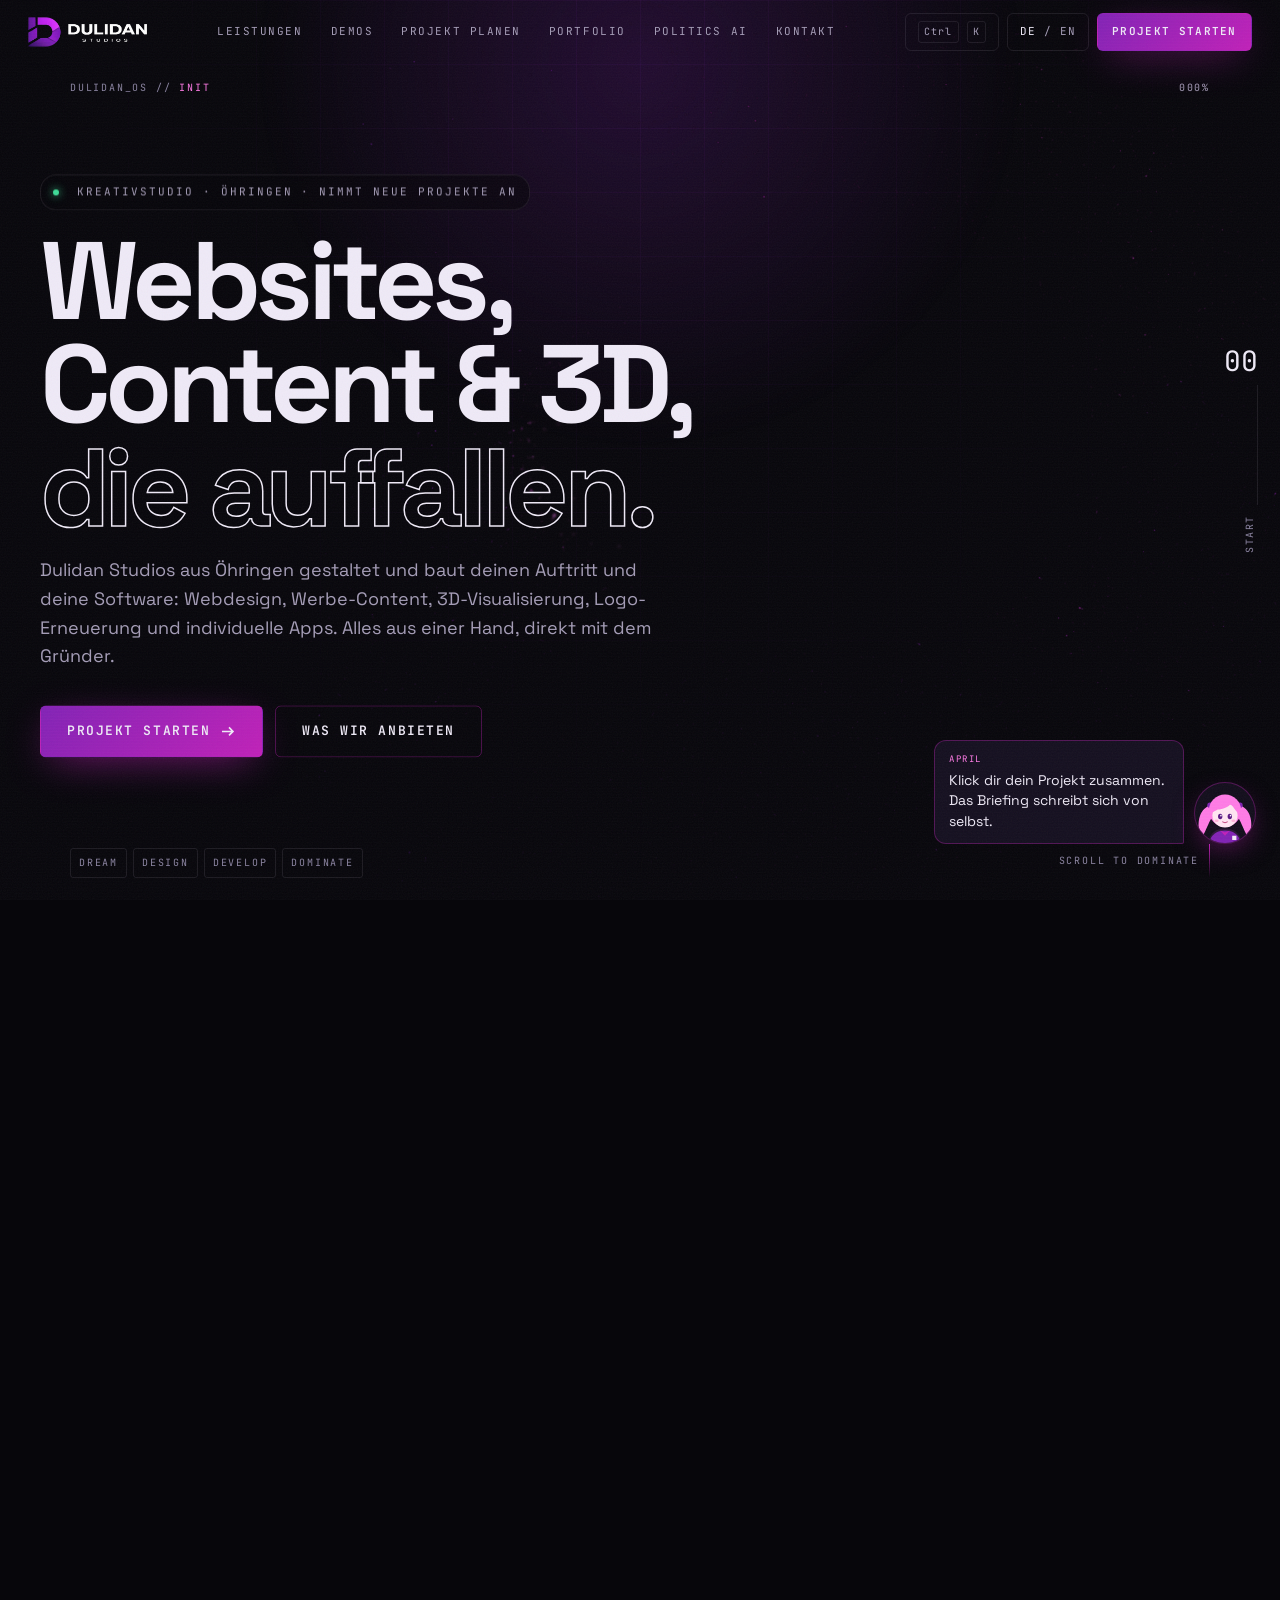
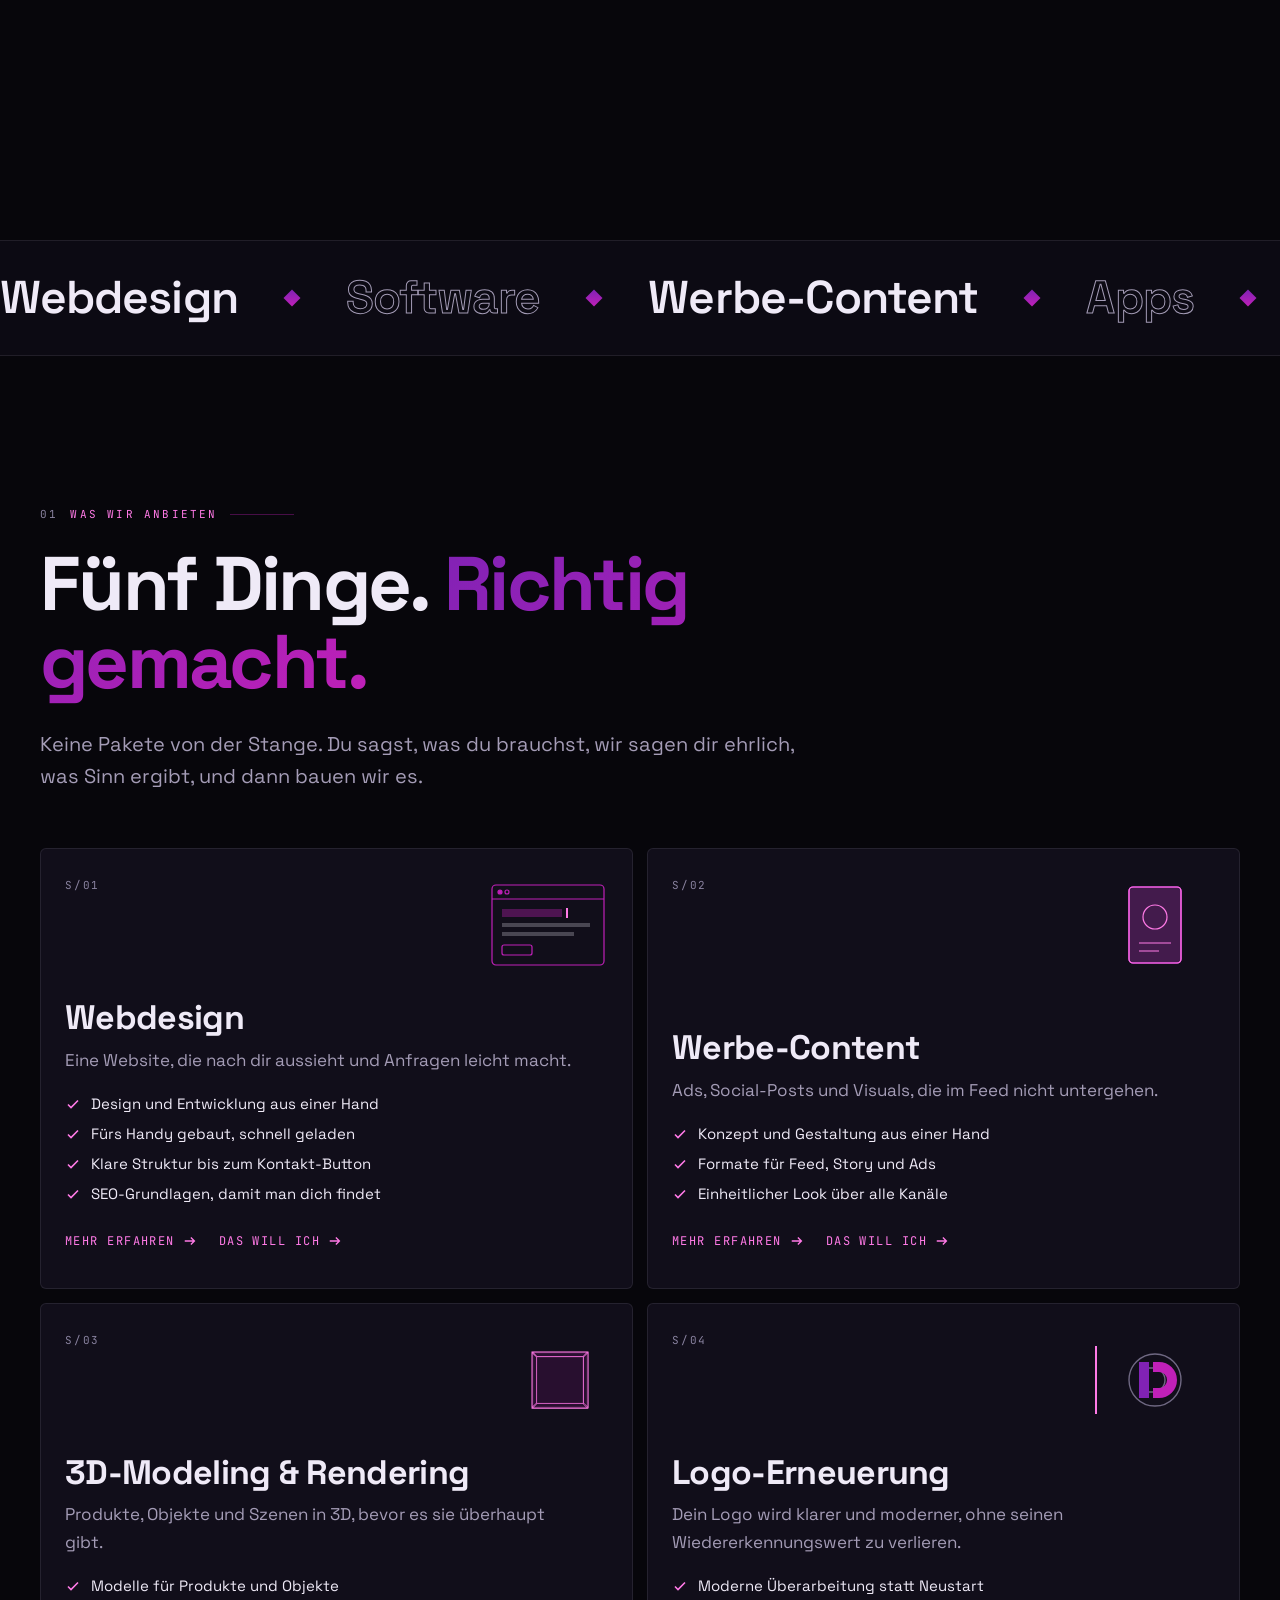
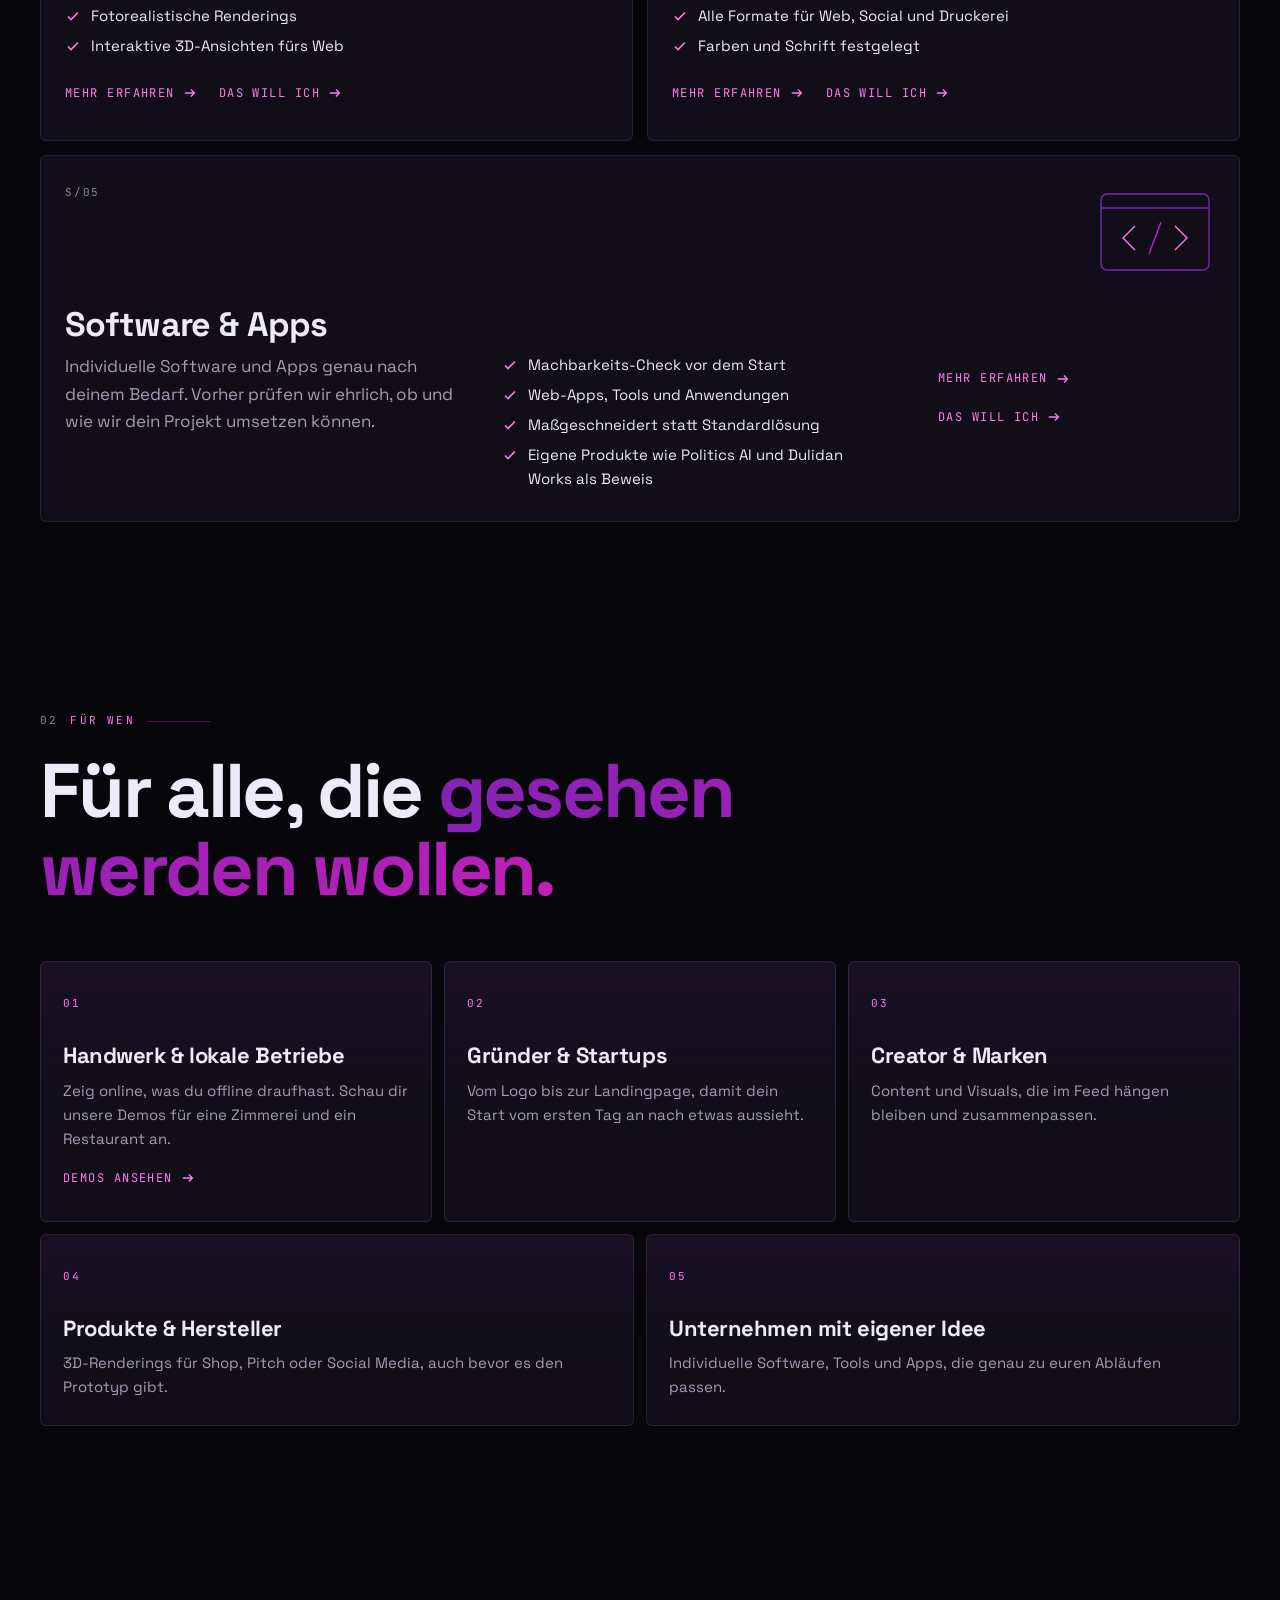
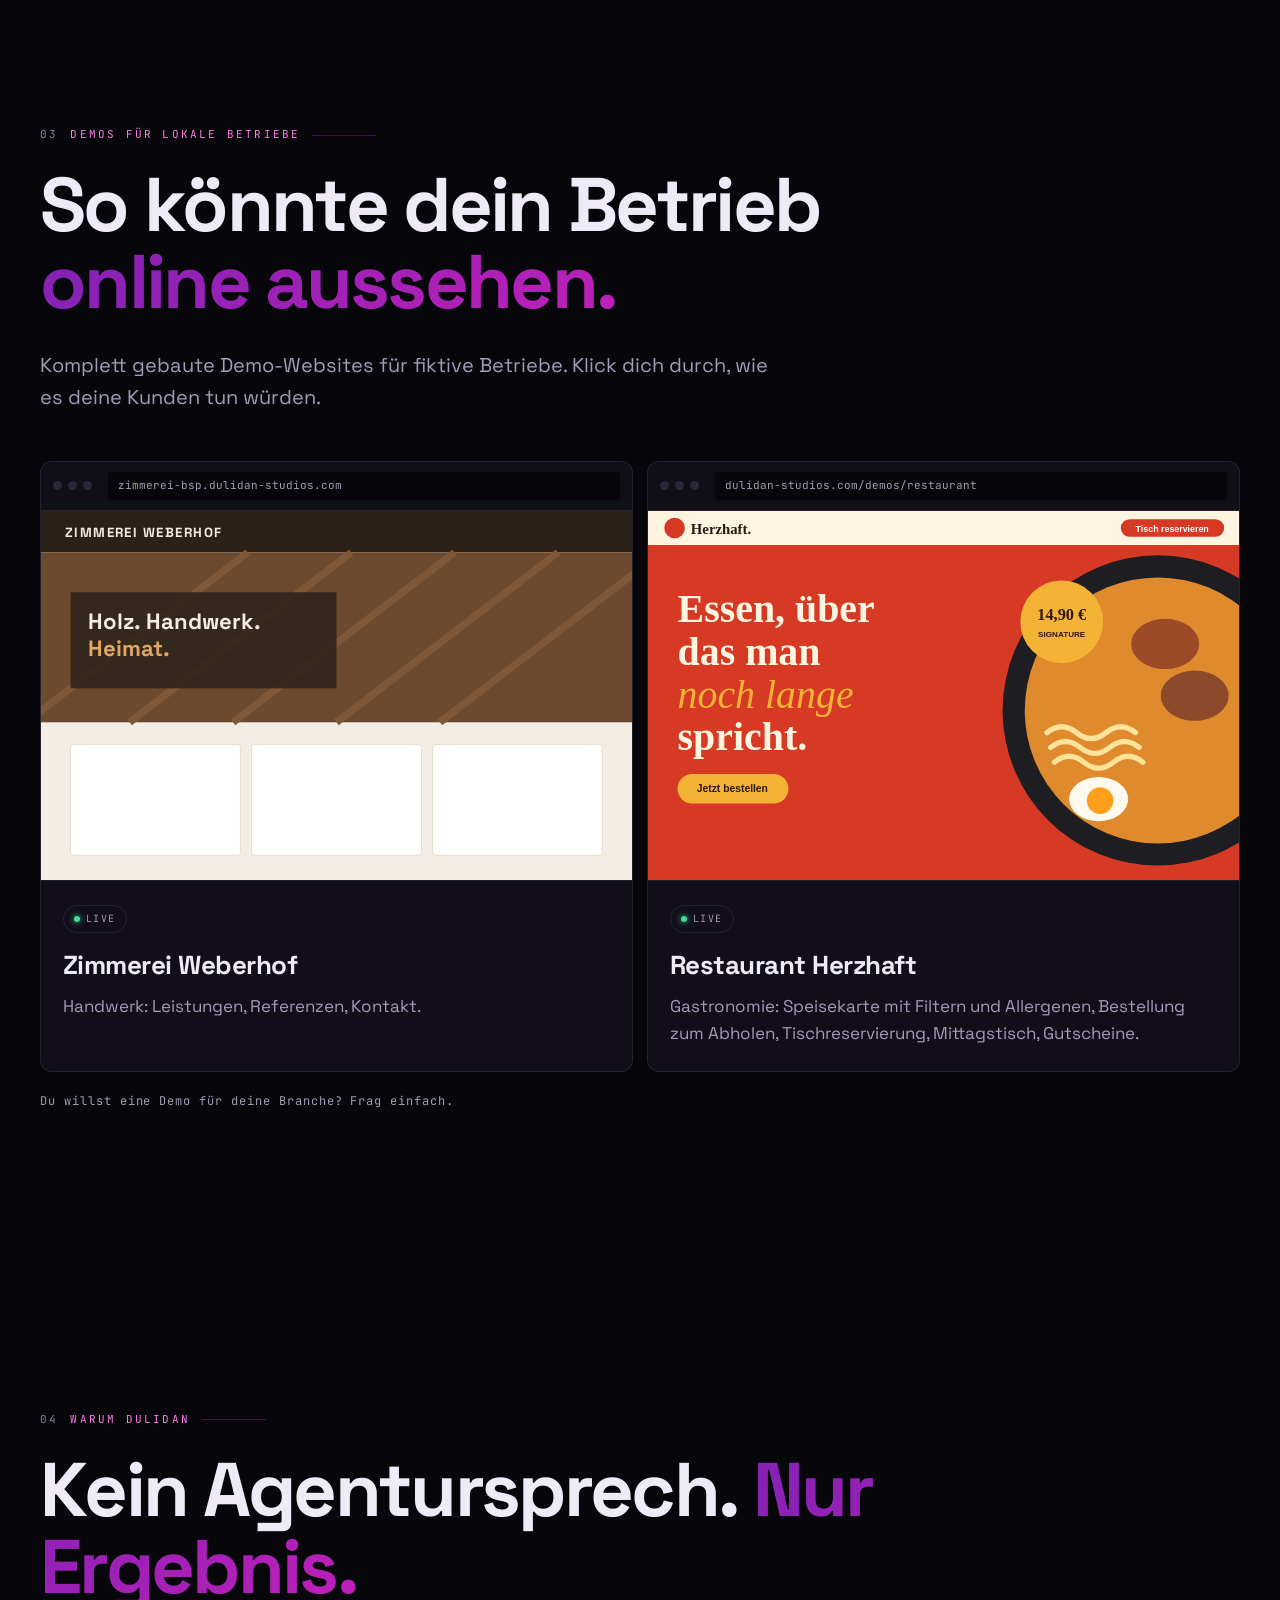
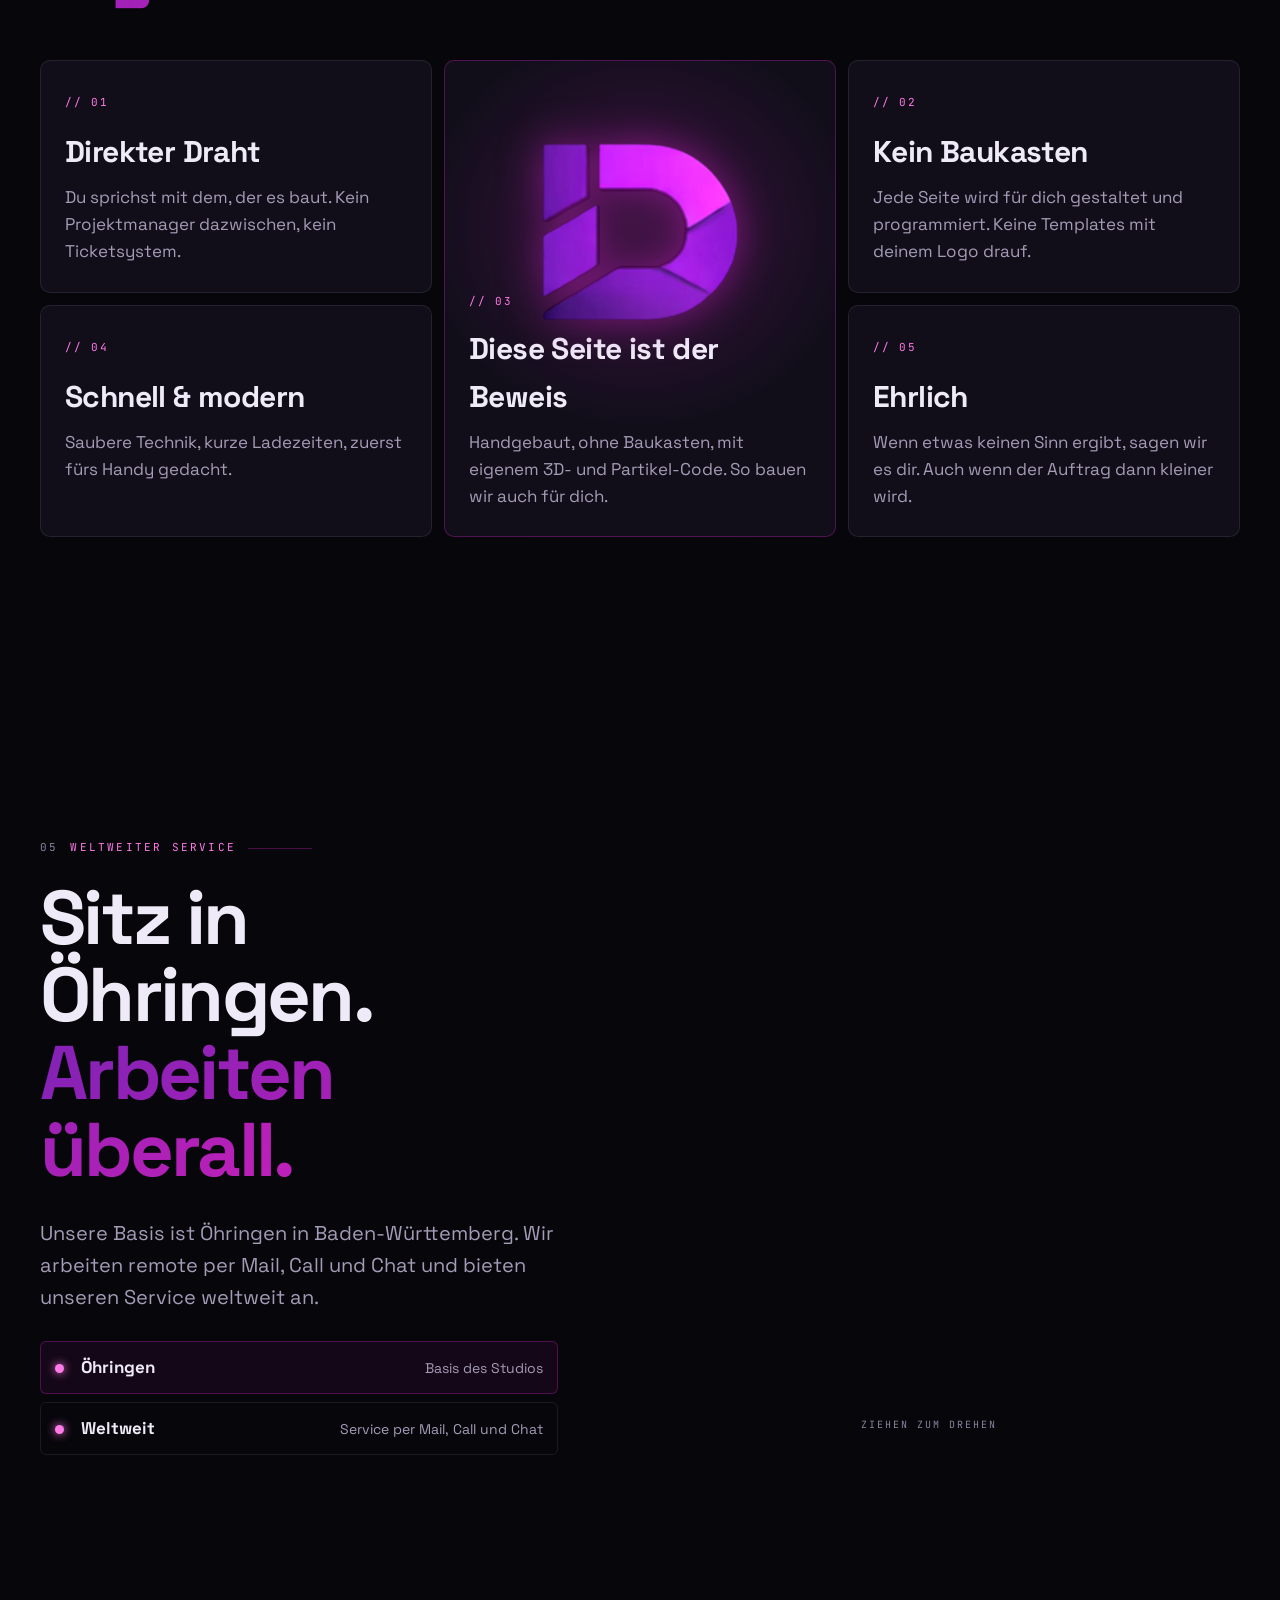
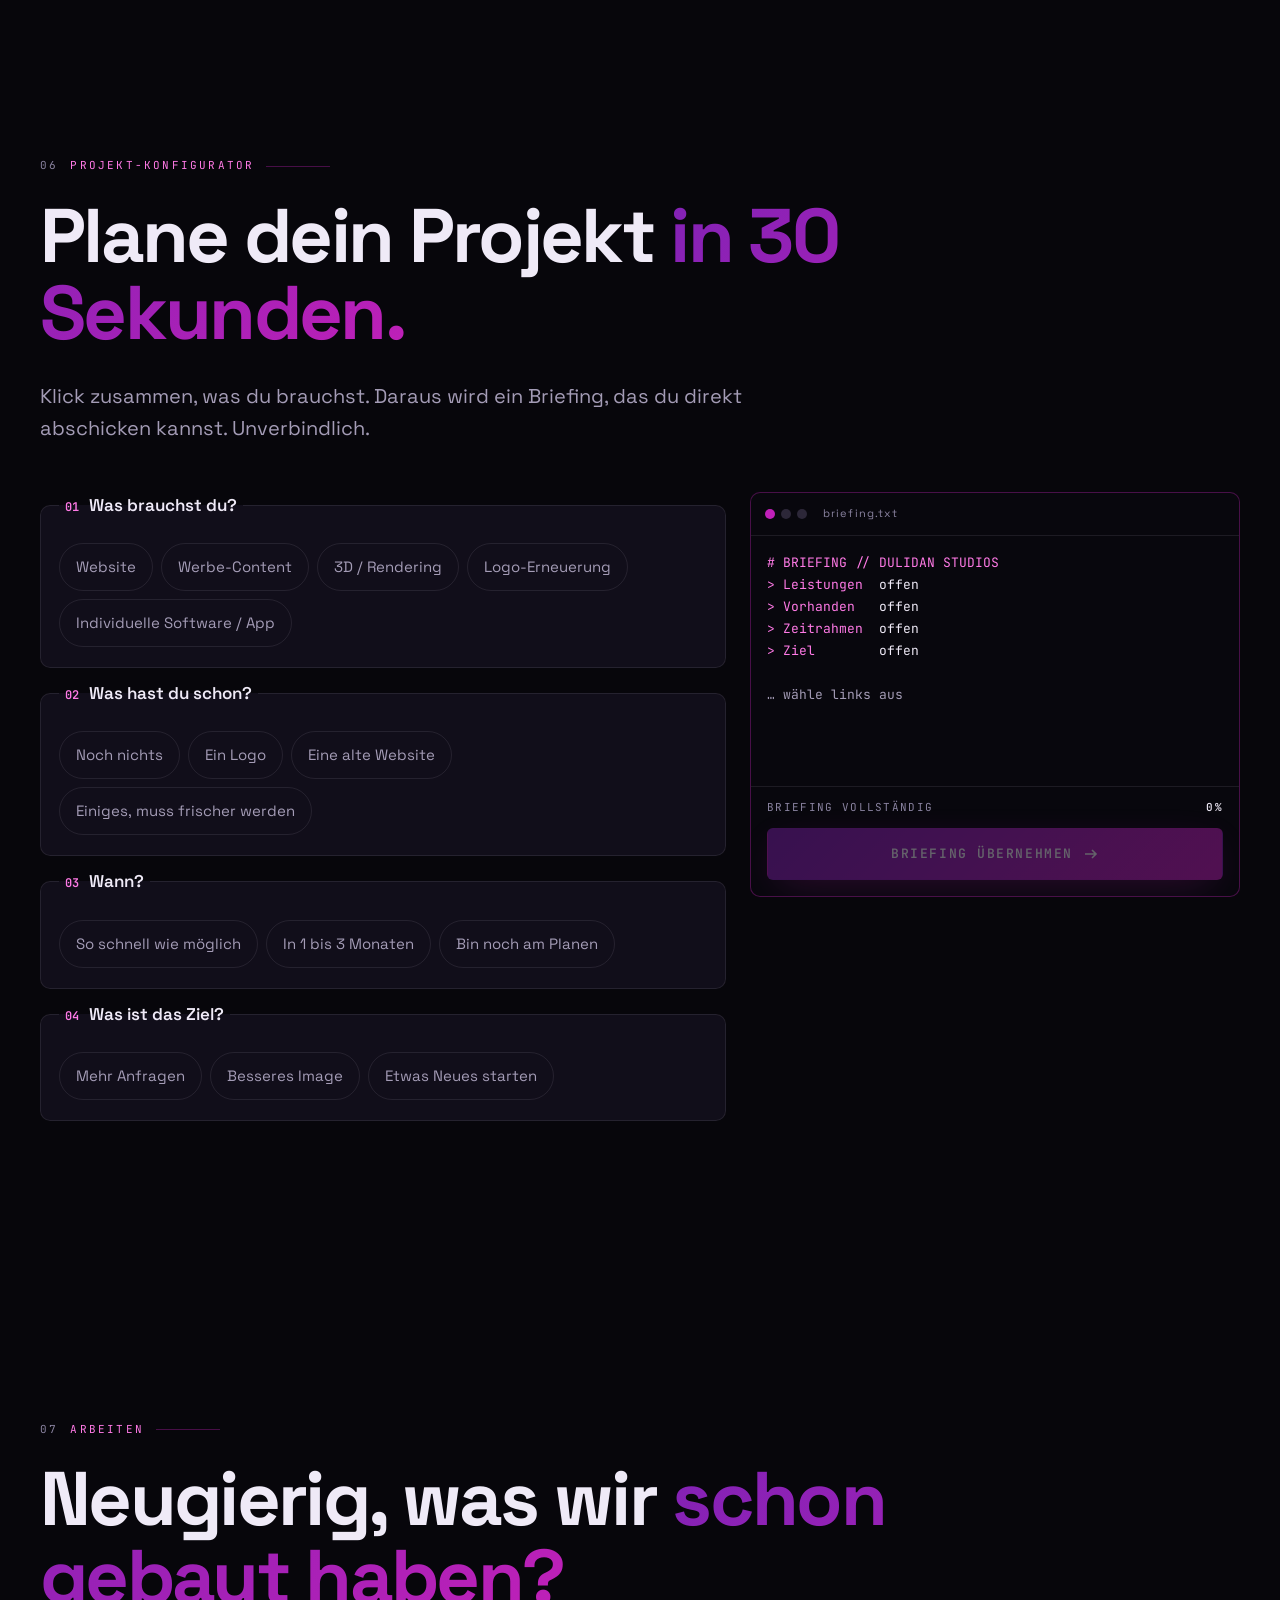
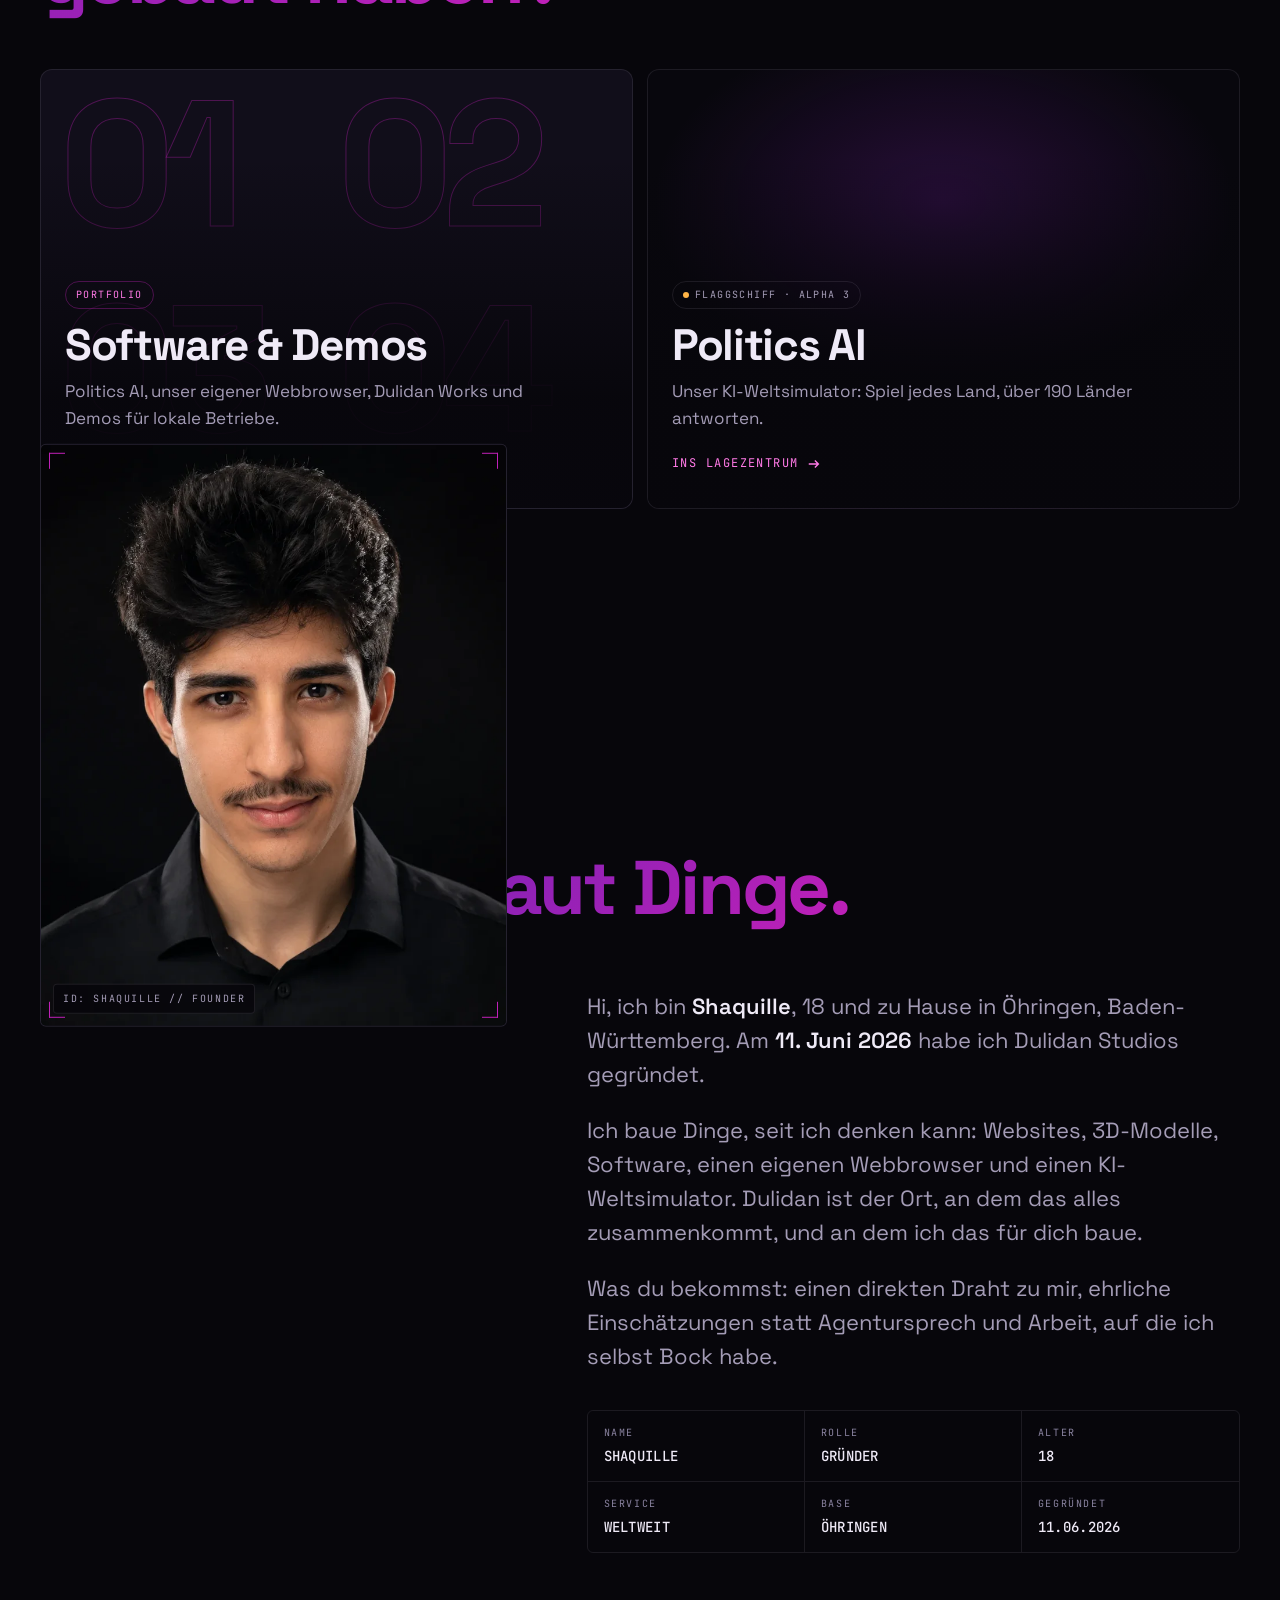
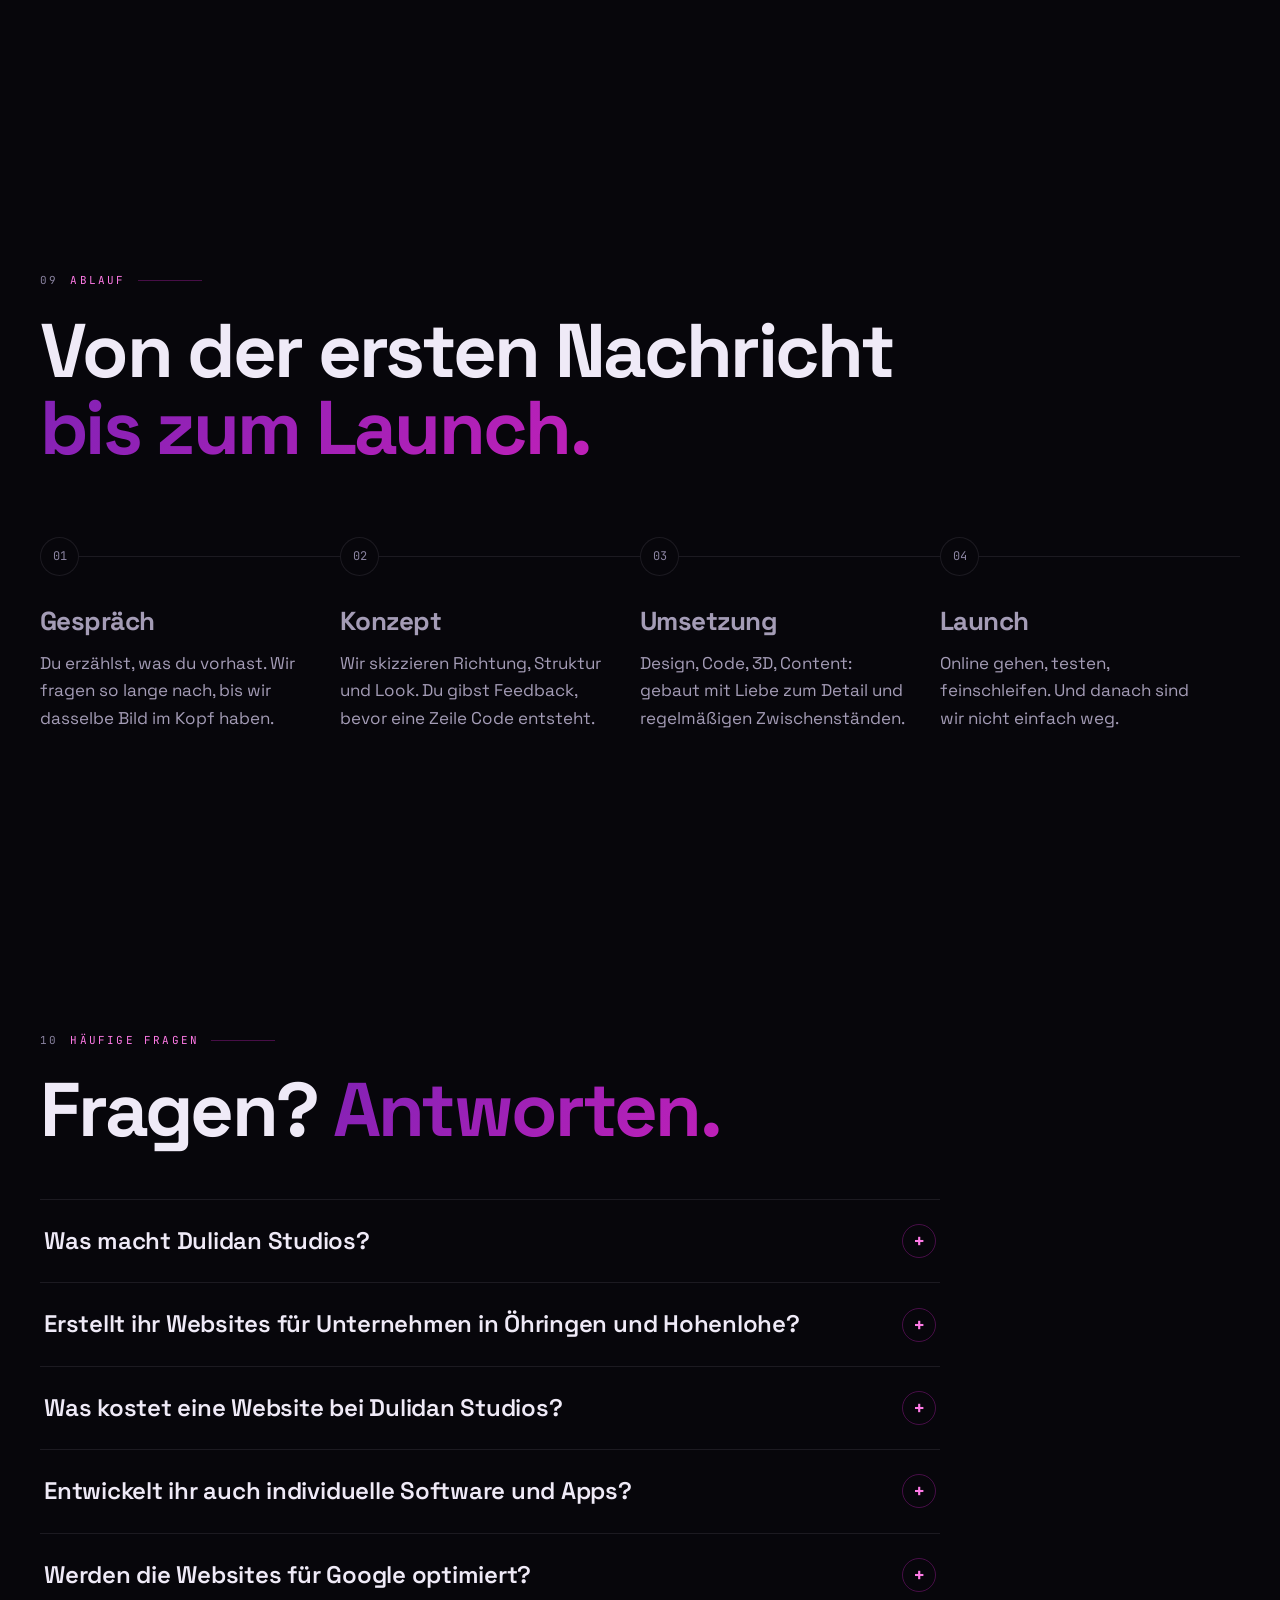
==== commit 6031c6d0: "SEO: eigene Seite für jede Leistung - Neue Leistungsseiten /webdesign/, /softwareentwicklung/, /werb" ====
--- a/index.html
+++ b/index.html
@@ -3,8 +3,8 @@
 <head>
 <meta charset="UTF-8">
 <meta name="viewport" content="width=device-width, initial-scale=1">
-<title>Webdesign Öhringen & Hohenlohe | Dulidan Studios</title>
-<meta name="description" content="Webdesign aus Öhringen: Dulidan Studios erstellt Websites, Werbe-Content, 3D-Visualisierungen, Logos und individuelle Software für Hohenlohe, Heilbronn und weltweit.">
+<title>Webdesign, Software, Werbung & 3D aus Öhringen | Dulidan Studios</title>
+<meta name="description" content="Dulidan Studios aus Öhringen: Webdesign, Softwareentwicklung, Werbe-Content, 3D-Visualisierung und Logo-Erneuerung für Hohenlohe, Heilbronn und weltweit.">
 <meta name="theme-color" content="#07060b">
 <meta name="color-scheme" content="dark">
 <meta name="robots" content="index,follow,max-image-preview:large,max-snippet:-1">
@@ -19,7 +19,7 @@
 <meta property="og:type" content="website">
 <meta property="og:site_name" content="Dulidan Studios">
 <meta property="og:title" content="Dulidan Studios · Webdesign, Software & 3D aus Öhringen">
-<meta property="og:description" content="Webdesign aus Öhringen: Dulidan Studios erstellt Websites, Werbe-Content, 3D-Visualisierungen, Logos und individuelle Software für Hohenlohe, Heilbronn und weltweit.">
+<meta property="og:description" content="Dulidan Studios aus Öhringen: Webdesign, Softwareentwicklung, Werbe-Content, 3D-Visualisierung und Logo-Erneuerung für Hohenlohe, Heilbronn und weltweit.">
 <meta property="og:url" content="https://dulidan-studios.com/">
 <meta property="og:image" content="https://dulidan-studios.com/assets/img/og.jpg">
 <meta property="og:image:width" content="1200">
@@ -33,7 +33,7 @@
 <link rel="preload" href="/assets/fonts/jetbrains-mono.woff2" as="font" type="font/woff2" crossorigin>
 <link rel="stylesheet" href="/assets/css/main.css">
 <noscript><style>.rv,.rv-mask{opacity:1!important;transform:none!important;clip-path:none!important}.epic{height:auto!important}.epic-words .w{opacity:1!important;position:static!important}</style></noscript>
-<script type="application/ld+json">{"@context":"https://schema.org","@graph":[{"@type":"WebSite","@id":"https://dulidan-studios.com/#website","url":"https://dulidan-studios.com/","name":"Dulidan Studios","inLanguage":"de-DE","publisher":{"@id":"https://dulidan-studios.com/#org"}},{"@type":["ProfessionalService","Organization"],"@id":"https://dulidan-studios.com/#org","name":"Dulidan Studios","alternateName":"Dulidan","slogan":"Dream. Design. Develop. Dominate.","description":"Kreativstudio aus Öhringen für Webdesign, Werbe-Content, 3D-Modeling, Logo-Erneuerung und individuelle Software.","url":"https://dulidan-studios.com/","logo":"https://dulidan-studios.com/assets/img/icon-192.png","image":"https://dulidan-studios.com/assets/img/og.jpg","email":"info@dulidan-studios.com","telephone":"+4915207049499","foundingDate":"2026-06-11","founder":{"@type":"Person","@id":"https://dulidan-studios.com/#founder","name":"Shaquille Abid El Moussaoui","jobTitle":"Gründer","image":"https://dulidan-studios.com/assets/img/shaquille.webp"},"address":{"@type":"PostalAddress","streetAddress":"Theodor-Fontane-Weg 11","postalCode":"74613","addressLocality":"Öhringen","addressRegion":"Baden-Württemberg","addressCountry":"DE"},"geo":{"@type":"GeoCoordinates","latitude":49.2003,"longitude":9.5025},"areaServed":[{"@type":"City","name":"Öhringen"},{"@type":"AdministrativeArea","name":"Hohenlohekreis"},{"@type":"City","name":"Heilbronn"},{"@type":"State","name":"Baden-Württemberg"},{"@type":"Country","name":"Deutschland"},"Weltweit"],"knowsAbout":["Webdesign","Webentwicklung","Suchmaschinenoptimierung","3D-Visualisierung","Logo-Design","Softwareentwicklung","Social Media Content"],"hasOfferCatalog":{"@type":"OfferCatalog","name":"Leistungen","itemListElement":[{"@type":"Offer","itemOffered":{"@type":"Service","name":"Webdesign","description":"Gestaltung und Programmierung von Websites, mobil optimiert und mit SEO-Grundlagen.","provider":{"@id":"https://dulidan-studios.com/#org"},"areaServed":"Weltweit"}},{"@type":"Offer","itemOffered":{"@type":"Service","name":"Werbe-Content","description":"Ads, Social-Media-Posts und Visuals aus einer Hand.","provider":{"@id":"https://dulidan-studios.com/#org"},"areaServed":"Weltweit"}},{"@type":"Offer","itemOffered":{"@type":"Service","name":"3D-Modeling und Rendering","description":"3D-Modelle, fotorealistische Renderings und interaktive 3D-Ansichten fürs Web.","provider":{"@id":"https://dulidan-studios.com/#org"},"areaServed":"Weltweit"}},{"@type":"Offer","itemOffered":{"@type":"Service","name":"Logo-Erneuerung","description":"Moderne Überarbeitung bestehender Logos inklusive aller Formate.","provider":{"@id":"https://dulidan-studios.com/#org"},"areaServed":"Weltweit"}},{"@type":"Offer","itemOffered":{"@type":"Service","name":"Individuelle Software und Apps","description":"Web-Apps, Tools und Anwendungen nach Machbarkeits-Check.","provider":{"@id":"https://dulidan-studios.com/#org"},"areaServed":"Weltweit"}}]},"sameAs":["https://github.com/short1106"]},{"@type":"WebPage","@id":"https://dulidan-studios.com/#webpage","url":"https://dulidan-studios.com/","name":"Webdesign Öhringen & Hohenlohe | Dulidan Studios","isPartOf":{"@id":"https://dulidan-studios.com/#website"},"about":{"@id":"https://dulidan-studios.com/#org"},"inLanguage":"de-DE","primaryImageOfPage":"https://dulidan-studios.com/assets/img/og.jpg"},{"@type":"FAQPage","@id":"https://dulidan-studios.com/#faq","mainEntity":[{"@type":"Question","name":"Was macht Dulidan Studios?","acceptedAnswer":{"@type":"Answer","text":"Dulidan Studios ist ein Kreativstudio aus Öhringen. Wir gestalten und programmieren Websites, erstellen Werbe-Content für Social Media und Ads, modellieren und rendern in 3D, erneuern Logos und entwickeln individuelle Software und Apps."}},{"@type":"Question","name":"Erstellt ihr Websites für Unternehmen in Öhringen und Hohenlohe?","acceptedAnswer":{"@type":"Answer","text":"Ja. Unser Sitz ist in Öhringen im Hohenlohekreis. Wir arbeiten für Betriebe in Öhringen, im Hohenlohekreis, in Heilbronn und Umgebung und bieten unseren Service weltweit remote an."}},{"@type":"Question","name":"Was kostet eine Website bei Dulidan Studios?","acceptedAnswer":{"@type":"Answer","text":"Das hängt vom Umfang ab, zum Beispiel von der Anzahl der Seiten und Funktionen. Nach einem kurzen Gespräch bekommst du ein transparentes, unverbindliches Angebot. Als Kleinunternehmer weisen wir keine Umsatzsteuer aus."}},{"@type":"Question","name":"Entwickelt ihr auch individuelle Software und Apps?","acceptedAnswer":{"@type":"Answer","text":"Ja. Wir prüfen zuerst ehrlich, ob und wie wir dein Projekt umsetzen können, und entwickeln dann Web-Apps, Tools und Anwendungen nach deinem Bedarf. Eigene Produkte wie Politics AI, unser Webbrowser und Dulidan Works zeigen, was wir bauen."}},{"@type":"Question","name":"Werden die Websites für Google optimiert?","acceptedAnswer":{"@type":"Answer","text":"Ja. Jede Website bekommt saubere SEO-Grundlagen: schnelle Ladezeiten, eine mobile Ansicht, klare Struktur, passende Titel und Beschreibungen sowie strukturierte Daten, damit Suchmaschinen dein Angebot verstehen."}},{"@type":"Question","name":"Wie läuft die Zusammenarbeit ab?","acceptedAnswer":{"@type":"Answer","text":"Wir starten mit einem Gespräch, danach skizzieren wir Konzept und Look. Erst wenn du zufrieden bist, setzen wir um und gehen gemeinsam online. Die Abstimmung läuft per Mail, Call und Chat, egal wo du sitzt."}}]}]}</script>
+<script type="application/ld+json">{"@context":"https://schema.org","@graph":[{"@type":"WebSite","@id":"https://dulidan-studios.com/#website","url":"https://dulidan-studios.com/","name":"Dulidan Studios","inLanguage":"de-DE","publisher":{"@id":"https://dulidan-studios.com/#org"}},{"@type":["ProfessionalService","Organization"],"@id":"https://dulidan-studios.com/#org","name":"Dulidan Studios","alternateName":"Dulidan","slogan":"Dream. Design. Develop. Dominate.","description":"Kreativstudio aus Öhringen für Webdesign, Werbe-Content, 3D-Modeling, Logo-Erneuerung und individuelle Software.","url":"https://dulidan-studios.com/","logo":"https://dulidan-studios.com/assets/img/icon-192.png","image":"https://dulidan-studios.com/assets/img/og.jpg","email":"info@dulidan-studios.com","telephone":"+4915207049499","foundingDate":"2026-06-11","founder":{"@type":"Person","@id":"https://dulidan-studios.com/#founder","name":"Shaquille Abid El Moussaoui","jobTitle":"Gründer","image":"https://dulidan-studios.com/assets/img/shaquille.webp"},"address":{"@type":"PostalAddress","streetAddress":"Theodor-Fontane-Weg 11","postalCode":"74613","addressLocality":"Öhringen","addressRegion":"Baden-Württemberg","addressCountry":"DE"},"geo":{"@type":"GeoCoordinates","latitude":49.2003,"longitude":9.5025},"areaServed":[{"@type":"City","name":"Öhringen"},{"@type":"AdministrativeArea","name":"Hohenlohekreis"},{"@type":"City","name":"Heilbronn"},{"@type":"State","name":"Baden-Württemberg"},{"@type":"Country","name":"Deutschland"},"Weltweit"],"knowsAbout":["Webdesign","Webentwicklung","Suchmaschinenoptimierung","3D-Visualisierung","Logo-Design","Softwareentwicklung","Social Media Content"],"hasOfferCatalog":{"@type":"OfferCatalog","name":"Leistungen","itemListElement":[{"@type":"Offer","itemOffered":{"@type":"Service","name":"Webdesign","description":"Gestaltung und Programmierung von Websites, mobil optimiert und mit SEO-Grundlagen.","url":"https://dulidan-studios.com/webdesign/","provider":{"@id":"https://dulidan-studios.com/#org"},"areaServed":"Weltweit"}},{"@type":"Offer","itemOffered":{"@type":"Service","name":"Werbe-Content","description":"Ads, Social-Media-Posts und Visuals aus einer Hand.","url":"https://dulidan-studios.com/werbung/","provider":{"@id":"https://dulidan-studios.com/#org"},"areaServed":"Weltweit"}},{"@type":"Offer","itemOffered":{"@type":"Service","name":"3D-Modeling und Rendering","description":"3D-Modelle, fotorealistische Renderings und interaktive 3D-Ansichten fürs Web.","url":"https://dulidan-studios.com/3d-visualisierung/","provider":{"@id":"https://dulidan-studios.com/#org"},"areaServed":"Weltweit"}},{"@type":"Offer","itemOffered":{"@type":"Service","name":"Logo-Erneuerung","description":"Moderne Überarbeitung bestehender Logos inklusive aller Formate.","url":"https://dulidan-studios.com/logo-design/","provider":{"@id":"https://dulidan-studios.com/#org"},"areaServed":"Weltweit"}},{"@type":"Offer","itemOffered":{"@type":"Service","name":"Individuelle Software und Apps","description":"Web-Apps, Tools und Anwendungen nach Machbarkeits-Check.","url":"https://dulidan-studios.com/softwareentwicklung/","provider":{"@id":"https://dulidan-studios.com/#org"},"areaServed":"Weltweit"}}]},"sameAs":["https://github.com/short1106"]},{"@type":"WebPage","@id":"https://dulidan-studios.com/#webpage","url":"https://dulidan-studios.com/","name":"Webdesign, Software, Werbung & 3D aus Öhringen | Dulidan Studios","isPartOf":{"@id":"https://dulidan-studios.com/#website"},"about":{"@id":"https://dulidan-studios.com/#org"},"inLanguage":"de-DE","primaryImageOfPage":"https://dulidan-studios.com/assets/img/og.jpg"},{"@type":"FAQPage","@id":"https://dulidan-studios.com/#faq","mainEntity":[{"@type":"Question","name":"Was macht Dulidan Studios?","acceptedAnswer":{"@type":"Answer","text":"Dulidan Studios ist ein Kreativstudio aus Öhringen. Wir gestalten und programmieren Websites, erstellen Werbe-Content für Social Media und Ads, modellieren und rendern in 3D, erneuern Logos und entwickeln individuelle Software und Apps."}},{"@type":"Question","name":"Erstellt ihr Websites für Unternehmen in Öhringen und Hohenlohe?","acceptedAnswer":{"@type":"Answer","text":"Ja. Unser Sitz ist in Öhringen im Hohenlohekreis. Wir arbeiten für Betriebe in Öhringen, im Hohenlohekreis, in Heilbronn und Umgebung und bieten unseren Service weltweit remote an."}},{"@type":"Question","name":"Was kostet eine Website bei Dulidan Studios?","acceptedAnswer":{"@type":"Answer","text":"Das hängt vom Umfang ab, zum Beispiel von der Anzahl der Seiten und Funktionen. Nach einem kurzen Gespräch bekommst du ein transparentes, unverbindliches Angebot. Als Kleinunternehmer weisen wir keine Umsatzsteuer aus."}},{"@type":"Question","name":"Entwickelt ihr auch individuelle Software und Apps?","acceptedAnswer":{"@type":"Answer","text":"Ja. Wir prüfen zuerst ehrlich, ob und wie wir dein Projekt umsetzen können, und entwickeln dann Web-Apps, Tools und Anwendungen nach deinem Bedarf. Eigene Produkte wie Politics AI, unser Webbrowser und Dulidan Works zeigen, was wir bauen."}},{"@type":"Question","name":"Werden die Websites für Google optimiert?","acceptedAnswer":{"@type":"Answer","text":"Ja. Jede Website bekommt saubere SEO-Grundlagen: schnelle Ladezeiten, eine mobile Ansicht, klare Struktur, passende Titel und Beschreibungen sowie strukturierte Daten, damit Suchmaschinen dein Angebot verstehen."}},{"@type":"Question","name":"Wie läuft die Zusammenarbeit ab?","acceptedAnswer":{"@type":"Answer","text":"Wir starten mit einem Gespräch, danach skizzieren wir Konzept und Look. Erst wenn du zufrieden bist, setzen wir um und gehen gemeinsam online. Die Abstimmung läuft per Mail, Call und Chat, egal wo du sitzt."}}]}]}</script>
 <script>try{if(localStorage.getItem("dd_lang")==="en")document.documentElement.lang="en";if(!localStorage.getItem("dd_booted2")&&!matchMedia("(prefers-reduced-motion: reduce)").matches)document.documentElement.classList.add("booting")}catch(e){}</script>
 <script src="/assets/js/main.js" defer></script>
 </head>
@@ -178,7 +178,7 @@
         <h3 data-en="Web design">Webdesign</h3>
         <p data-en="A website that looks like you and makes enquiries easy.">Eine Website, die nach dir aussieht und Anfragen leicht macht.</p>
         <ul class="svc-list"><li><svg aria-hidden="true"><use href="#i-check"/></svg><span data-en="Design and development from one hand">Design und Entwicklung aus einer Hand</span></li><li><svg aria-hidden="true"><use href="#i-check"/></svg><span data-en="Built for phones, fast to load">Fürs Handy gebaut, schnell geladen</span></li><li><svg aria-hidden="true"><use href="#i-check"/></svg><span data-en="Clear structure all the way to the contact button">Klare Struktur bis zum Kontakt-Button</span></li><li><svg aria-hidden="true"><use href="#i-check"/></svg><span data-en="SEO basics so people can find you">SEO-Grundlagen, damit man dich findet</span></li></ul>
-        <button class="link-arrow svc-pick" type="button" data-pick="web"><span data-en="Request this">Das will ich</span><svg width="14" height="14" aria-hidden="true"><use href="#i-arrow"/></svg></button>
+        <div class="svc-acts"><a class="link-arrow" href="/webdesign/"><span data-en="Learn more">Mehr erfahren</span><svg width="14" height="14" aria-hidden="true"><use href="#i-arrow"/></svg></a><button class="link-arrow svc-pick" type="button" data-pick="web"><span data-en="Request this">Das will ich</span><svg width="14" height="14" aria-hidden="true"><use href="#i-arrow"/></svg></button></div>
       </article>
       <article class="svc rv tilt" style="--d:0.08s">
         <div class="svc-top"><span class="svc-n">S/02</span>
@@ -187,7 +187,7 @@
         <h3 data-en="Ad content">Werbe-Content</h3>
         <p data-en="Ads, social posts and visuals that don't drown in the feed.">Ads, Social-Posts und Visuals, die im Feed nicht untergehen.</p>
         <ul class="svc-list"><li><svg aria-hidden="true"><use href="#i-check"/></svg><span data-en="Concept and design from one hand">Konzept und Gestaltung aus einer Hand</span></li><li><svg aria-hidden="true"><use href="#i-check"/></svg><span data-en="Formats for feed, story and ads">Formate für Feed, Story und Ads</span></li><li><svg aria-hidden="true"><use href="#i-check"/></svg><span data-en="One consistent look across channels">Einheitlicher Look über alle Kanäle</span></li></ul>
-        <button class="link-arrow svc-pick" type="button" data-pick="ads"><span data-en="Request this">Das will ich</span><svg width="14" height="14" aria-hidden="true"><use href="#i-arrow"/></svg></button>
+        <div class="svc-acts"><a class="link-arrow" href="/werbung/"><span data-en="Learn more">Mehr erfahren</span><svg width="14" height="14" aria-hidden="true"><use href="#i-arrow"/></svg></a><button class="link-arrow svc-pick" type="button" data-pick="ads"><span data-en="Request this">Das will ich</span><svg width="14" height="14" aria-hidden="true"><use href="#i-arrow"/></svg></button></div>
       </article>
       <article class="svc rv tilt" style="--d:0.0s">
         <div class="svc-top"><span class="svc-n">S/03</span>
@@ -196,7 +196,7 @@
         <h3 data-en="3D modeling &amp; rendering">3D-Modeling &amp; Rendering</h3>
         <p data-en="Products, objects and scenes in 3D before they even exist.">Produkte, Objekte und Szenen in 3D, bevor es sie überhaupt gibt.</p>
         <ul class="svc-list"><li><svg aria-hidden="true"><use href="#i-check"/></svg><span data-en="Models for products and objects">Modelle für Produkte und Objekte</span></li><li><svg aria-hidden="true"><use href="#i-check"/></svg><span data-en="Photorealistic renderings">Fotorealistische Renderings</span></li><li><svg aria-hidden="true"><use href="#i-check"/></svg><span data-en="Interactive 3D views for the web">Interaktive 3D-Ansichten fürs Web</span></li></ul>
-        <button class="link-arrow svc-pick" type="button" data-pick="3d"><span data-en="Request this">Das will ich</span><svg width="14" height="14" aria-hidden="true"><use href="#i-arrow"/></svg></button>
+        <div class="svc-acts"><a class="link-arrow" href="/3d-visualisierung/"><span data-en="Learn more">Mehr erfahren</span><svg width="14" height="14" aria-hidden="true"><use href="#i-arrow"/></svg></a><button class="link-arrow svc-pick" type="button" data-pick="3d"><span data-en="Request this">Das will ich</span><svg width="14" height="14" aria-hidden="true"><use href="#i-arrow"/></svg></button></div>
       </article>
       <article class="svc rv tilt" style="--d:0.08s">
         <div class="svc-top"><span class="svc-n">S/04</span>
@@ -205,7 +205,7 @@
         <h3 data-en="Logo refresh">Logo-Erneuerung</h3>
         <p data-en="Your logo gets clearer and more modern without losing what makes it recognisable.">Dein Logo wird klarer und moderner, ohne seinen Wiedererkennungswert zu verlieren.</p>
         <ul class="svc-list"><li><svg aria-hidden="true"><use href="#i-check"/></svg><span data-en="Modern rework instead of starting over">Moderne Überarbeitung statt Neustart</span></li><li><svg aria-hidden="true"><use href="#i-check"/></svg><span data-en="All formats for web, social and your printer">Alle Formate für Web, Social und Druckerei</span></li><li><svg aria-hidden="true"><use href="#i-check"/></svg><span data-en="Colours and typefaces defined">Farben und Schrift festgelegt</span></li></ul>
-        <button class="link-arrow svc-pick" type="button" data-pick="logo"><span data-en="Request this">Das will ich</span><svg width="14" height="14" aria-hidden="true"><use href="#i-arrow"/></svg></button>
+        <div class="svc-acts"><a class="link-arrow" href="/logo-design/"><span data-en="Learn more">Mehr erfahren</span><svg width="14" height="14" aria-hidden="true"><use href="#i-arrow"/></svg></a><button class="link-arrow svc-pick" type="button" data-pick="logo"><span data-en="Request this">Das will ich</span><svg width="14" height="14" aria-hidden="true"><use href="#i-arrow"/></svg></button></div>
       </article>
       <article class="svc rv tilt svc-wide" style="--d:0.0s">
         <div class="svc-top"><span class="svc-n">S/05</span>
@@ -214,7 +214,7 @@
         <h3 data-en="Software &amp; apps">Software &amp; Apps</h3>
         <p data-en="Custom software and apps built exactly for your needs. Before we start, we honestly check whether and how we can build your project.">Individuelle Software und Apps genau nach deinem Bedarf. Vorher prüfen wir ehrlich, ob und wie wir dein Projekt umsetzen können.</p>
         <ul class="svc-list"><li><svg aria-hidden="true"><use href="#i-check"/></svg><span data-en="Feasibility check before we start">Machbarkeits-Check vor dem Start</span></li><li><svg aria-hidden="true"><use href="#i-check"/></svg><span data-en="Web apps, tools and applications">Web-Apps, Tools und Anwendungen</span></li><li><svg aria-hidden="true"><use href="#i-check"/></svg><span data-en="Tailor-made instead of off the shelf">Maßgeschneidert statt Standardlösung</span></li><li><svg aria-hidden="true"><use href="#i-check"/></svg><span data-en="Our own products like Politics AI and Dulidan Works as proof">Eigene Produkte wie Politics AI und Dulidan Works als Beweis</span></li></ul>
-        <button class="link-arrow svc-pick" type="button" data-pick="sw"><span data-en="Request this">Das will ich</span><svg width="14" height="14" aria-hidden="true"><use href="#i-arrow"/></svg></button>
+        <div class="svc-acts"><a class="link-arrow" href="/softwareentwicklung/"><span data-en="Learn more">Mehr erfahren</span><svg width="14" height="14" aria-hidden="true"><use href="#i-arrow"/></svg></a><button class="link-arrow svc-pick" type="button" data-pick="sw"><span data-en="Request this">Das will ich</span><svg width="14" height="14" aria-hidden="true"><use href="#i-arrow"/></svg></button></div>
       </article>
     </div>
   </div>
@@ -512,6 +512,7 @@
       </div>
       <div><h3>Studio</h3><p>Dulidan Studios<br>Theodor-Fontane-Weg 11<br>74613 Öhringen<br><a href="mailto:info@dulidan-studios.com">info@dulidan-studios.com</a></p></div>
       <div><h3 data-en="Navigate">Navigation</h3><ul><li><a href="#leistungen" data-en="Services">Leistungen</a></li><li><a href="/portfolio/">Portfolio</a></li><li><a href="/politics-ai/">Politics AI</a></li><li><button type="button" class="js-term" style="color:inherit;font:inherit">&gt; terminal</button></li></ul></div>
+      <div><h3 data-en="Services">Leistungen</h3><ul><li><a href="/webdesign/">Webdesign</a></li><li><a href="/softwareentwicklung/" data-en="Software development">Softwareentwicklung</a></li><li><a href="/werbung/" data-en="Ads &amp; content">Werbung &amp; Content</a></li><li><a href="/3d-visualisierung/" data-en="3D visualisation">3D-Visualisierung</a></li><li><a href="/logo-design/" data-en="Logo refresh">Logo-Erneuerung</a></li></ul></div>
       <div><h3 data-en="Legal">Rechtliches</h3><ul><li><a href="/impressum/" data-en="Imprint">Impressum</a></li><li><a href="/datenschutz/" data-en="Privacy">Datenschutz</a></li></ul></div>
     </div>
     <div class="footer-bottom">
--- a/assets/css/main.css
+++ b/assets/css/main.css
@@ -796,3 +796,54 @@
 .faq-list summary i{flex-shrink:0;width:34px;height:34px;border-radius:50%;border:1px solid var(--line-2);display:grid;place-items:center;font-style:normal;font-size:20px;color:var(--pink);transition:transform .3s var(--ease),background .3s}
 .faq-list details[open] summary i{transform:rotate(45deg);background:rgba(192,32,184,.15)}
 .faq-list p{padding:0 4px 24px;color:var(--muted);max-width:70ch}
+
+/* ---------- Leistungsseiten ---------- */
+@media (min-width:860px){.footer-grid{grid-template-columns:2fr repeat(4,1fr)}}
+.svc-acts{display:flex;flex-wrap:wrap;gap:6px 22px;margin-top:20px}
+.svc-acts .svc-pick{margin-top:0}
+.sv-hero{position:relative;padding:calc(var(--nav-h) + 56px) 0 70px;overflow:hidden}
+.sv-hero::before{content:"";position:absolute;right:-10vw;top:10%;width:60vw;max-width:760px;aspect-ratio:1;border-radius:50%;background:radial-gradient(circle,rgba(192,32,184,.28),transparent 62%);pointer-events:none}
+.sv-hero-in{position:relative;display:grid;gap:40px;align-items:center}
+@media (min-width:960px){.sv-hero-in{grid-template-columns:1.4fr 1fr}}
+.crumbs{display:flex;flex-wrap:wrap;gap:8px;font-size:11px;letter-spacing:.14em;text-transform:uppercase;color:var(--dim);margin-bottom:22px}
+.crumbs a{text-decoration:none;color:var(--muted)}
+.crumbs a:hover{color:var(--pink)}
+.crumbs [aria-current]{color:var(--text)}
+.sv-title{margin-top:22px;font-size:clamp(42px,7.4vw,104px);font-weight:700;line-height:.95;letter-spacing:-.045em;max-width:14ch}
+.sv-title em{font-style:normal;background:var(--grad);-webkit-background-clip:text;background-clip:text;color:transparent}
+.sv-hero .lead{max-width:60ch}
+.sv-hero .hero-cta{margin-top:30px}
+.sv-ico{justify-self:center;width:min(380px,70vw);aspect-ratio:1;display:grid;place-items:center;border:1px solid var(--line-2);border-radius:50%;background:radial-gradient(circle,rgba(129,34,181,.22),transparent 70%);animation:floaty 6s ease-in-out infinite}
+.sv-ico .svc-ico{width:62%;height:auto}
+.sv-ico .cube-wrap{width:62%;height:62%;perspective:600px}
+.sv-ico .cube{width:110px;height:110px}
+.sv-ico .cube i:nth-child(1){transform:translateZ(55px)}.sv-ico .cube i:nth-child(2){transform:rotateY(180deg) translateZ(55px)}
+.sv-ico .cube i:nth-child(3){transform:rotateY(90deg) translateZ(55px)}.sv-ico .cube i:nth-child(4){transform:rotateY(-90deg) translateZ(55px)}
+.sv-ico .cube i:nth-child(5){transform:rotateX(90deg) translateZ(55px)}.sv-ico .cube i:nth-child(6){transform:rotateX(-90deg) translateZ(55px)}
+@keyframes floaty{50%{transform:translateY(-14px)}}
+.sg-grid{display:grid;gap:12px;margin-top:48px}
+@media (min-width:700px){.sg-grid{grid-template-columns:1fr 1fr}}
+@media (min-width:1080px){.sg-grid{grid-template-columns:repeat(3,1fr)}}
+.sg-card{position:relative;padding:26px 22px;border:1px solid var(--line);border-radius:10px;background:var(--surface);overflow:hidden;transition:border-color .3s}
+.sg-card::before{content:"";position:absolute;inset:0;background:radial-gradient(360px circle at var(--mx,50%) var(--my,50%),rgba(192,32,184,.14),transparent 45%);opacity:0;transition:opacity .3s;pointer-events:none}
+.sg-card:hover{border-color:var(--line-2)}
+.sg-card:hover::before{opacity:1}
+.sg-n{font-size:11px;letter-spacing:.18em;color:var(--pink)}
+.sg-card h3{font-size:22px;letter-spacing:-.02em;margin-top:22px;line-height:1.15}
+.sg-card p{color:var(--muted);margin-top:8px;font-size:15px}
+.use-list{display:flex;flex-wrap:wrap;gap:8px;list-style:none;margin-top:36px}
+.use-list li{padding:10px 16px;border:1px solid var(--line-2);border-radius:999px;font-size:15px;background:rgba(192,32,184,.06)}
+.ex-row{display:flex;flex-wrap:wrap;gap:10px;margin-top:28px}
+.ex-link{display:inline-flex;align-items:center;gap:10px;padding:14px 18px;border:1px solid var(--line);border-radius:var(--r);background:var(--surface);text-decoration:none;font-weight:500;transition:border-color .2s,color .2s}
+.ex-link:hover{border-color:var(--line-2);color:var(--pink)}
+.sv-cta{text-align:center}
+.sv-cta .h2{margin:24px auto 0}
+.sv-cta .hero-cta{justify-content:center}
+.ms-h{margin-top:70px;font-size:11px;letter-spacing:.2em;text-transform:uppercase;color:var(--dim)}
+.ms-row{display:grid;gap:10px;margin-top:16px;text-align:left}
+@media (min-width:760px){.ms-row{grid-template-columns:repeat(4,1fr)}}
+.ms-card{display:grid;grid-template-columns:auto 1fr auto;gap:12px;align-items:center;padding:18px;border:1px solid var(--line);border-radius:var(--r);background:var(--surface);text-decoration:none;transition:border-color .2s,transform .3s var(--ease)}
+.ms-card:hover{border-color:var(--line-2);transform:translateY(-3px)}
+.ms-card .mono{font-size:10px;color:var(--pink);letter-spacing:.14em}
+.ms-card b{font-weight:600}
+@media (prefers-reduced-motion:reduce){.sv-ico{animation:none}}
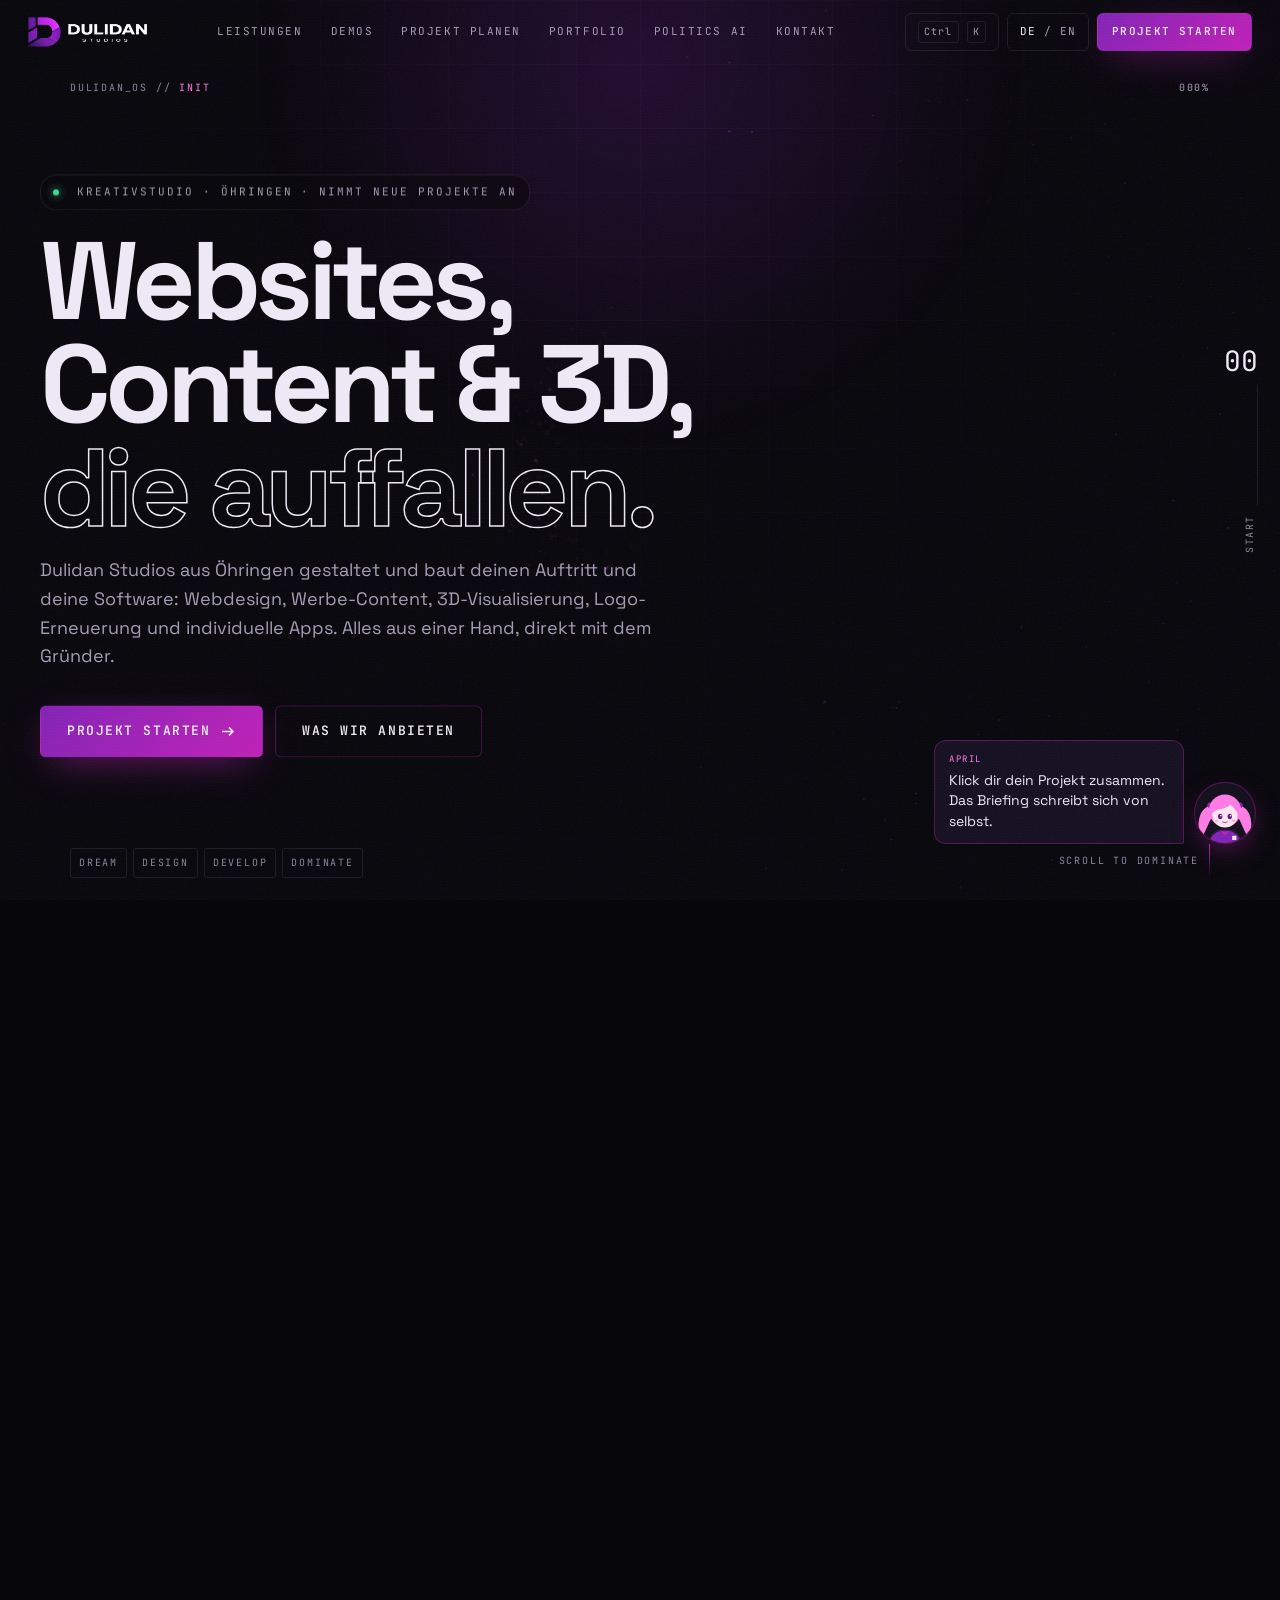
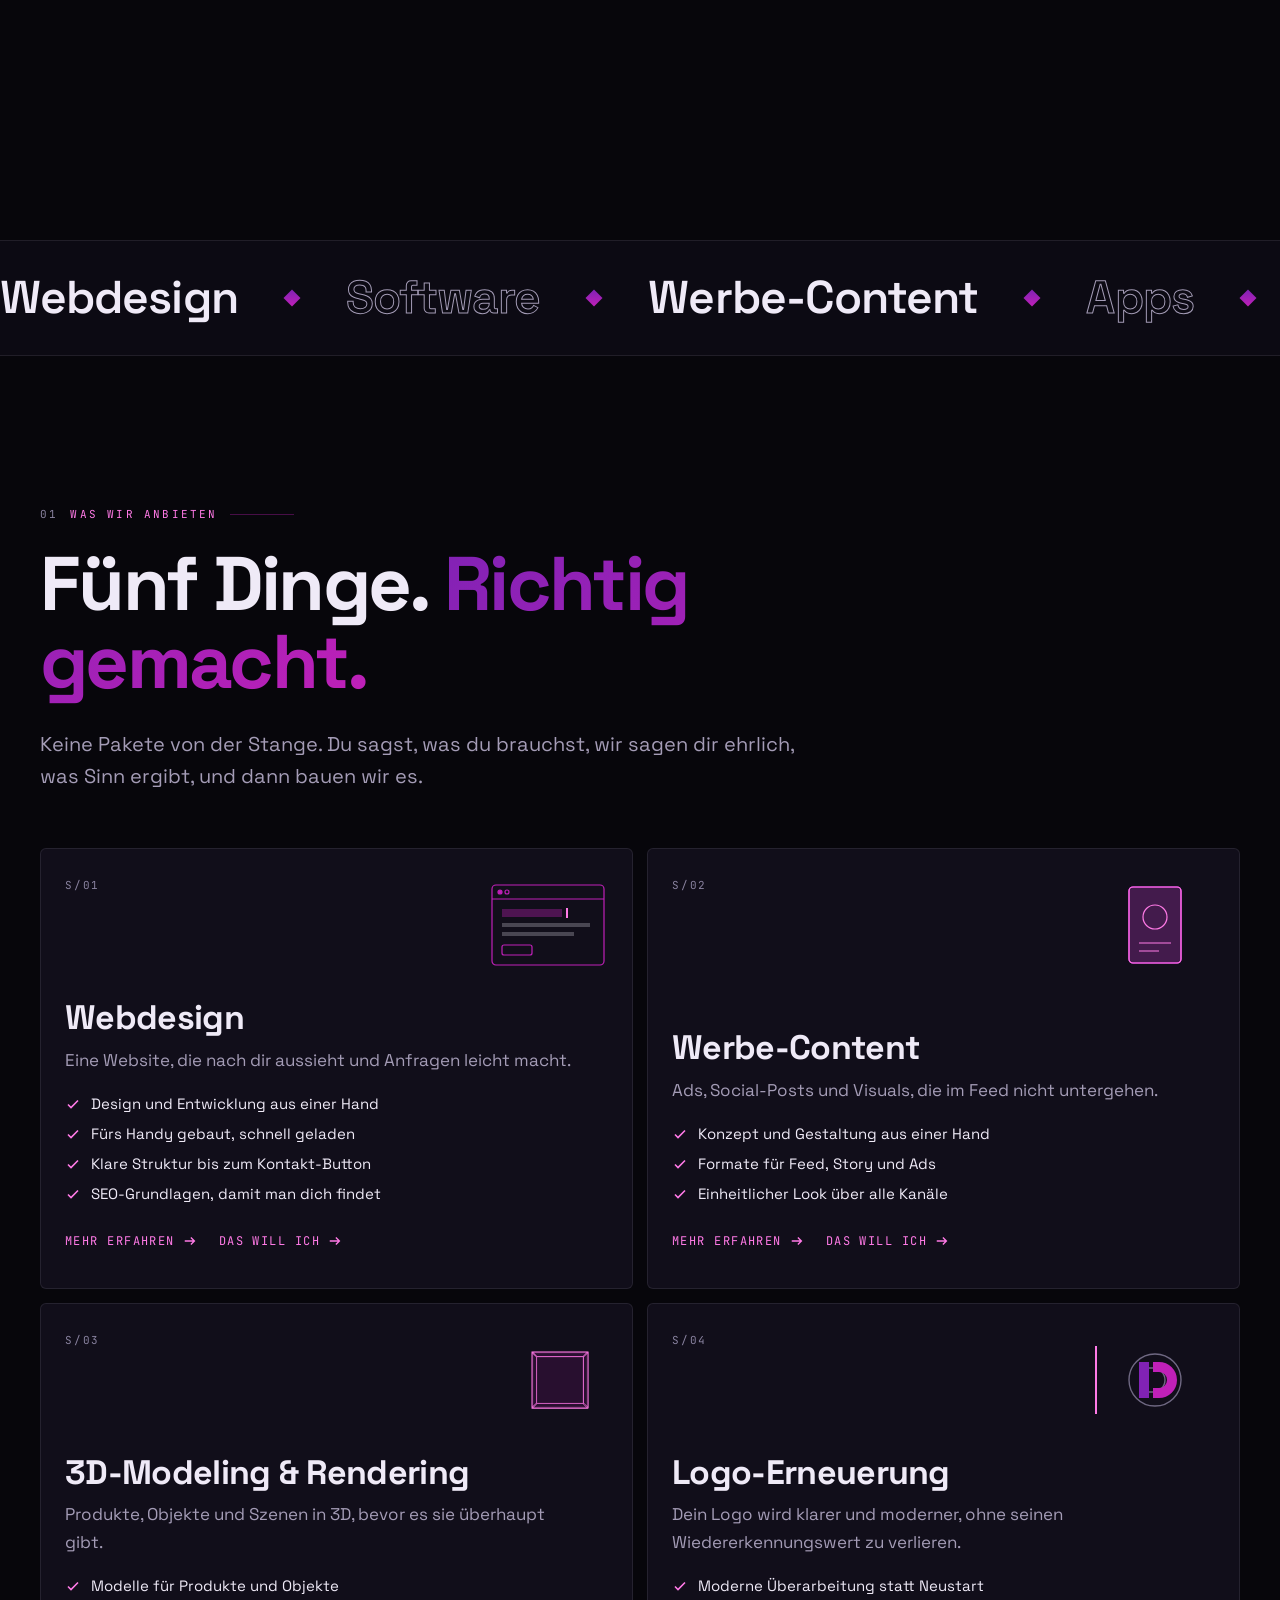
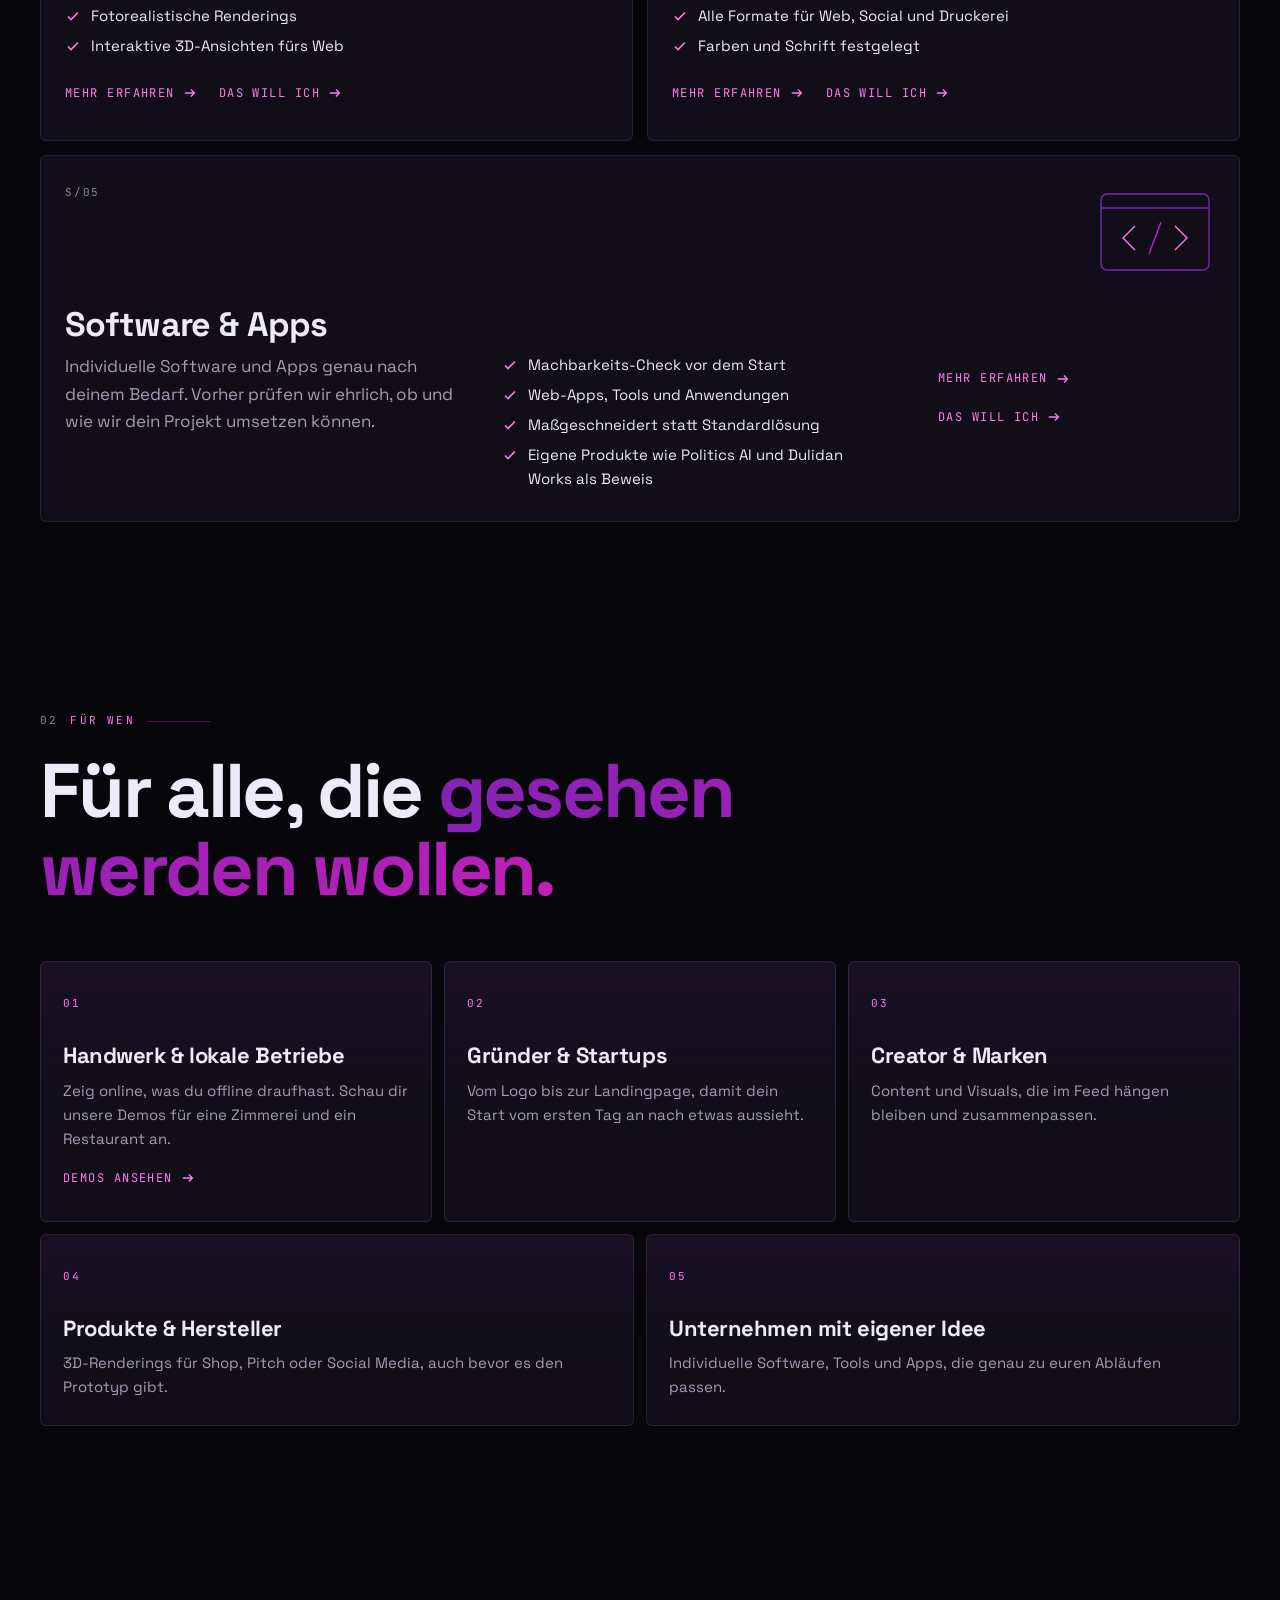
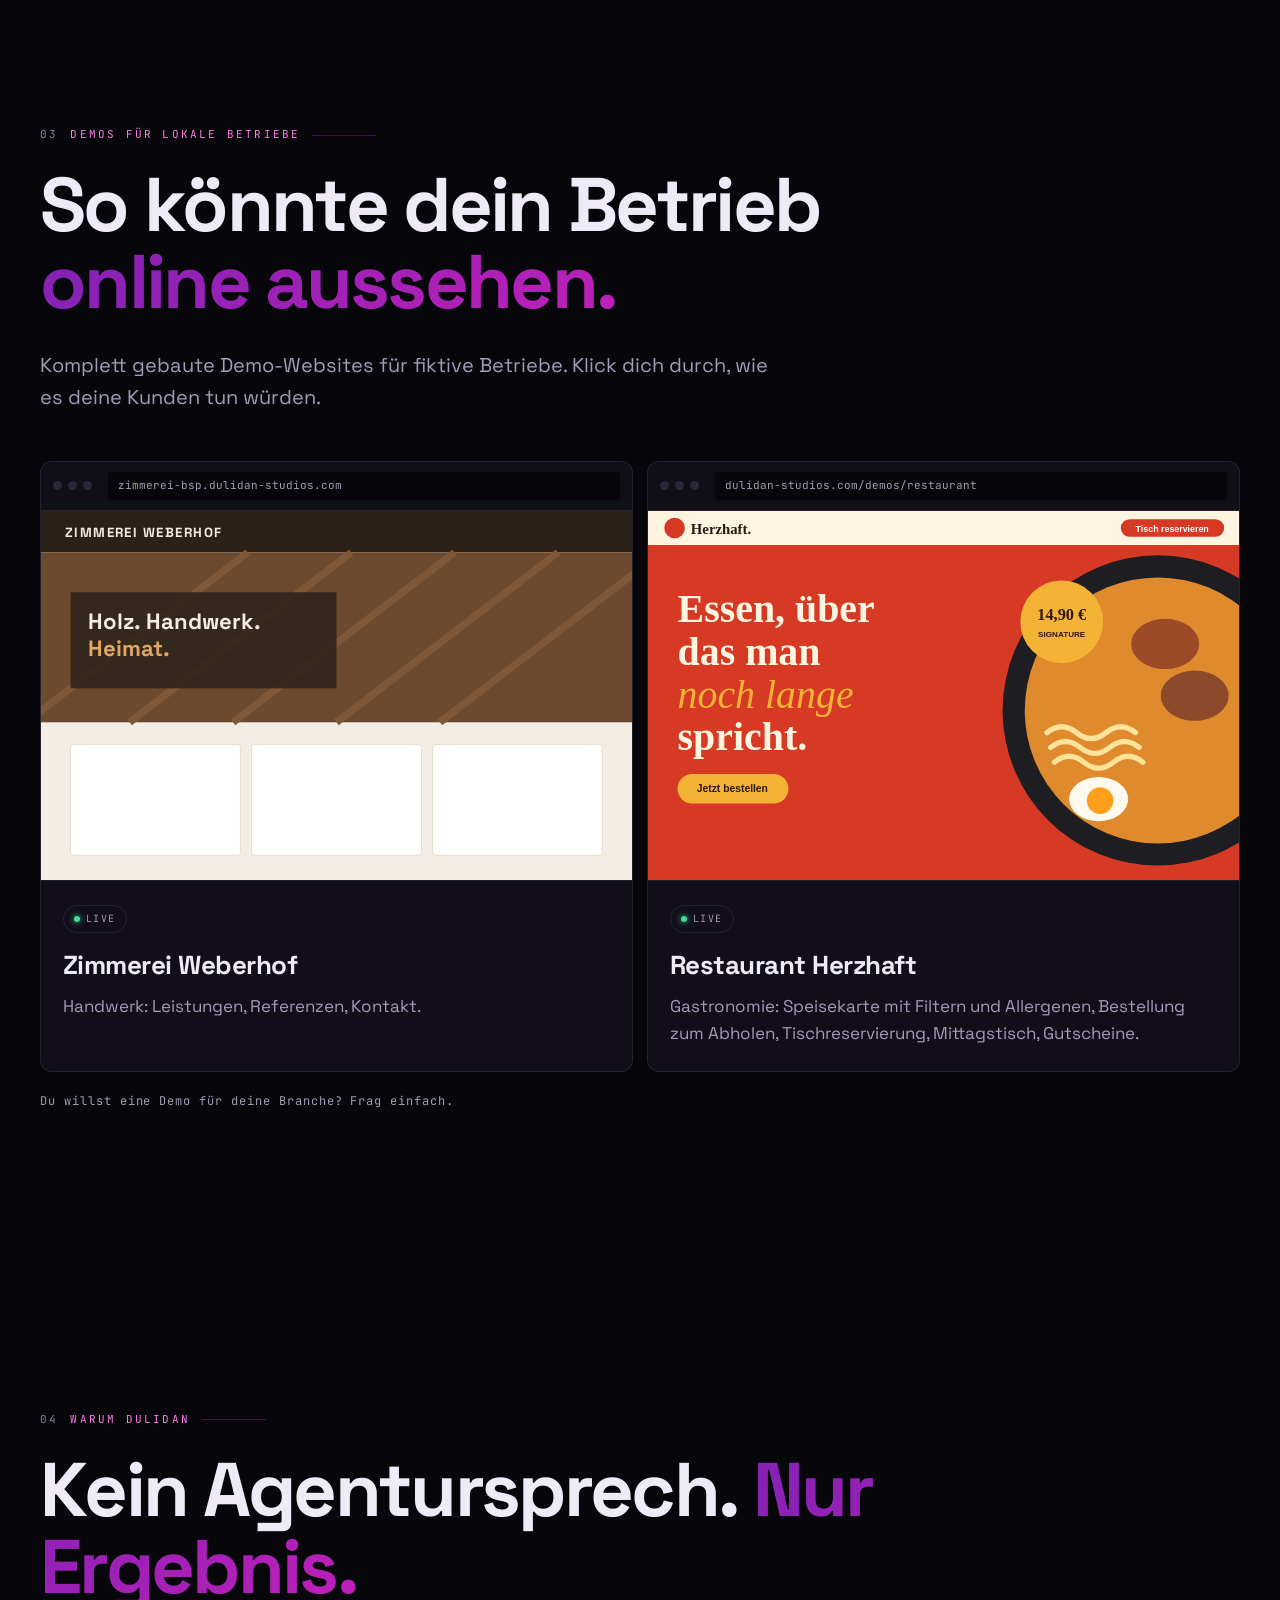
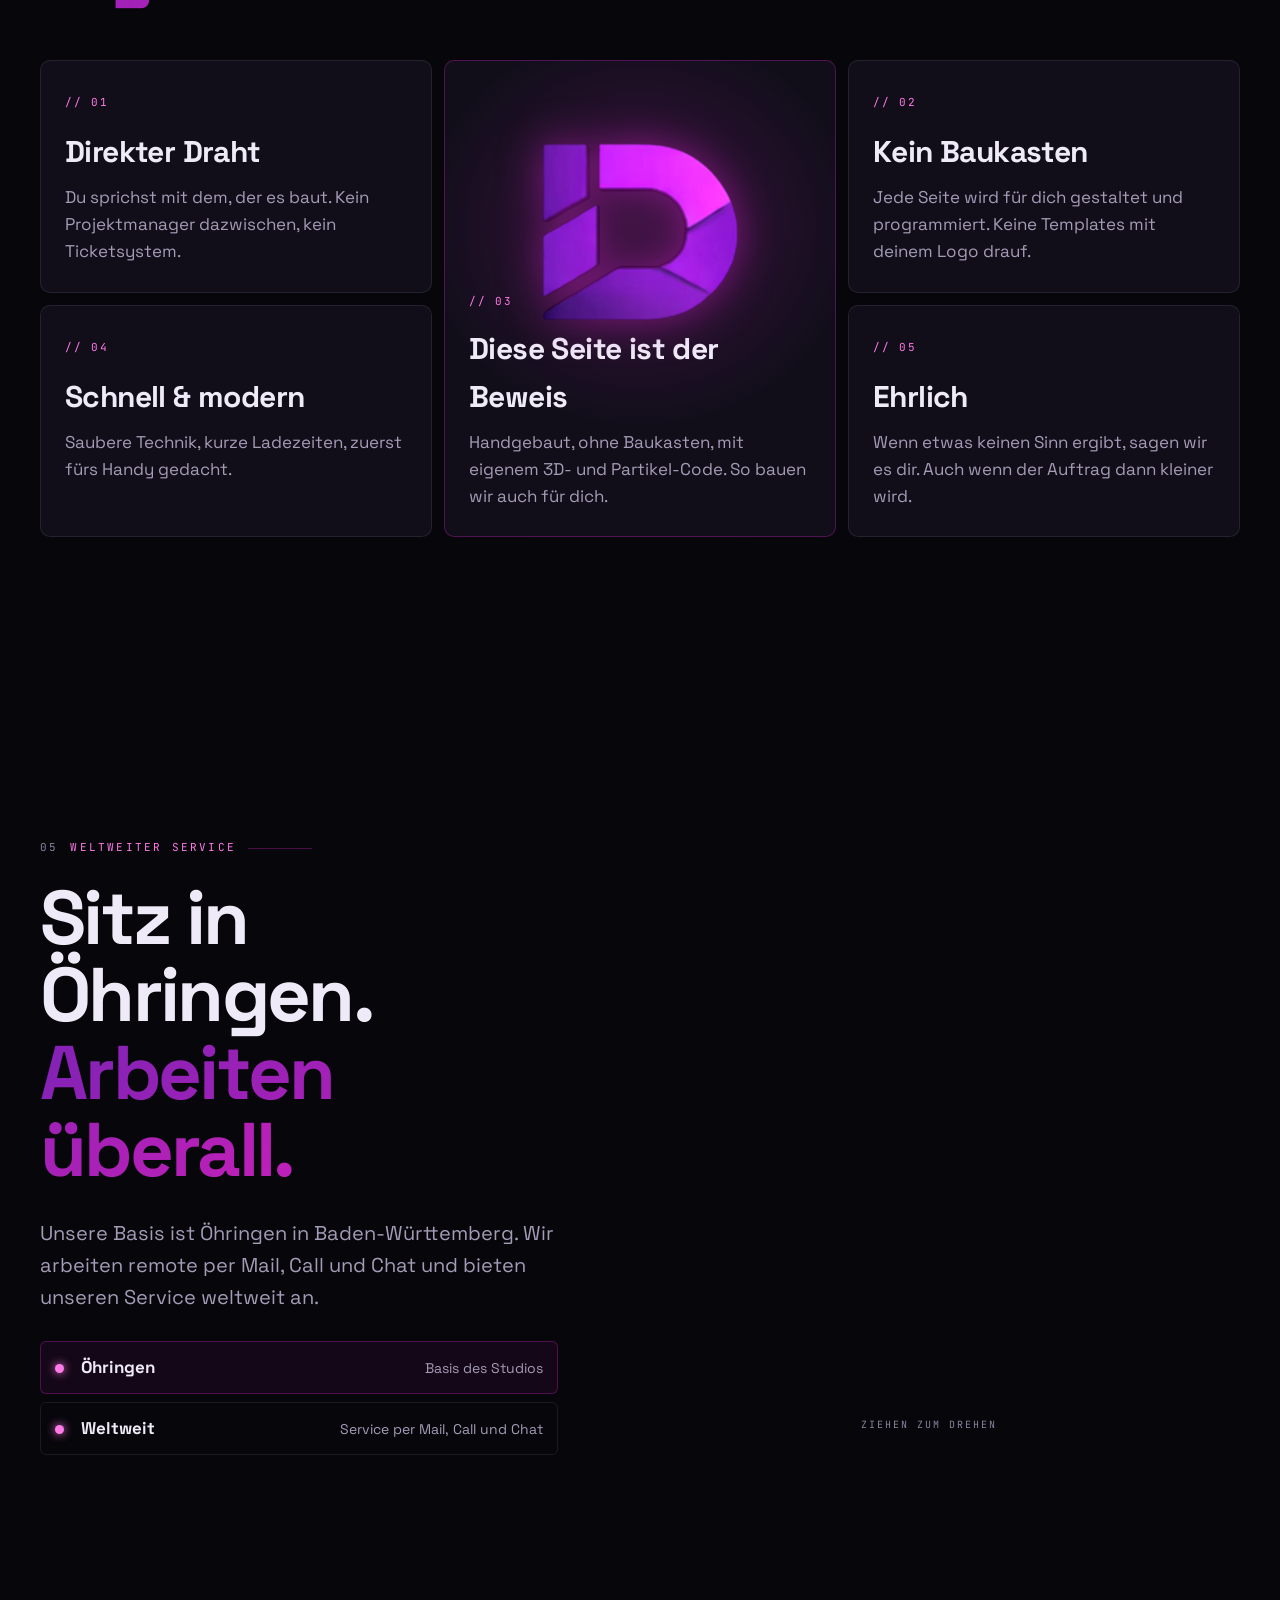
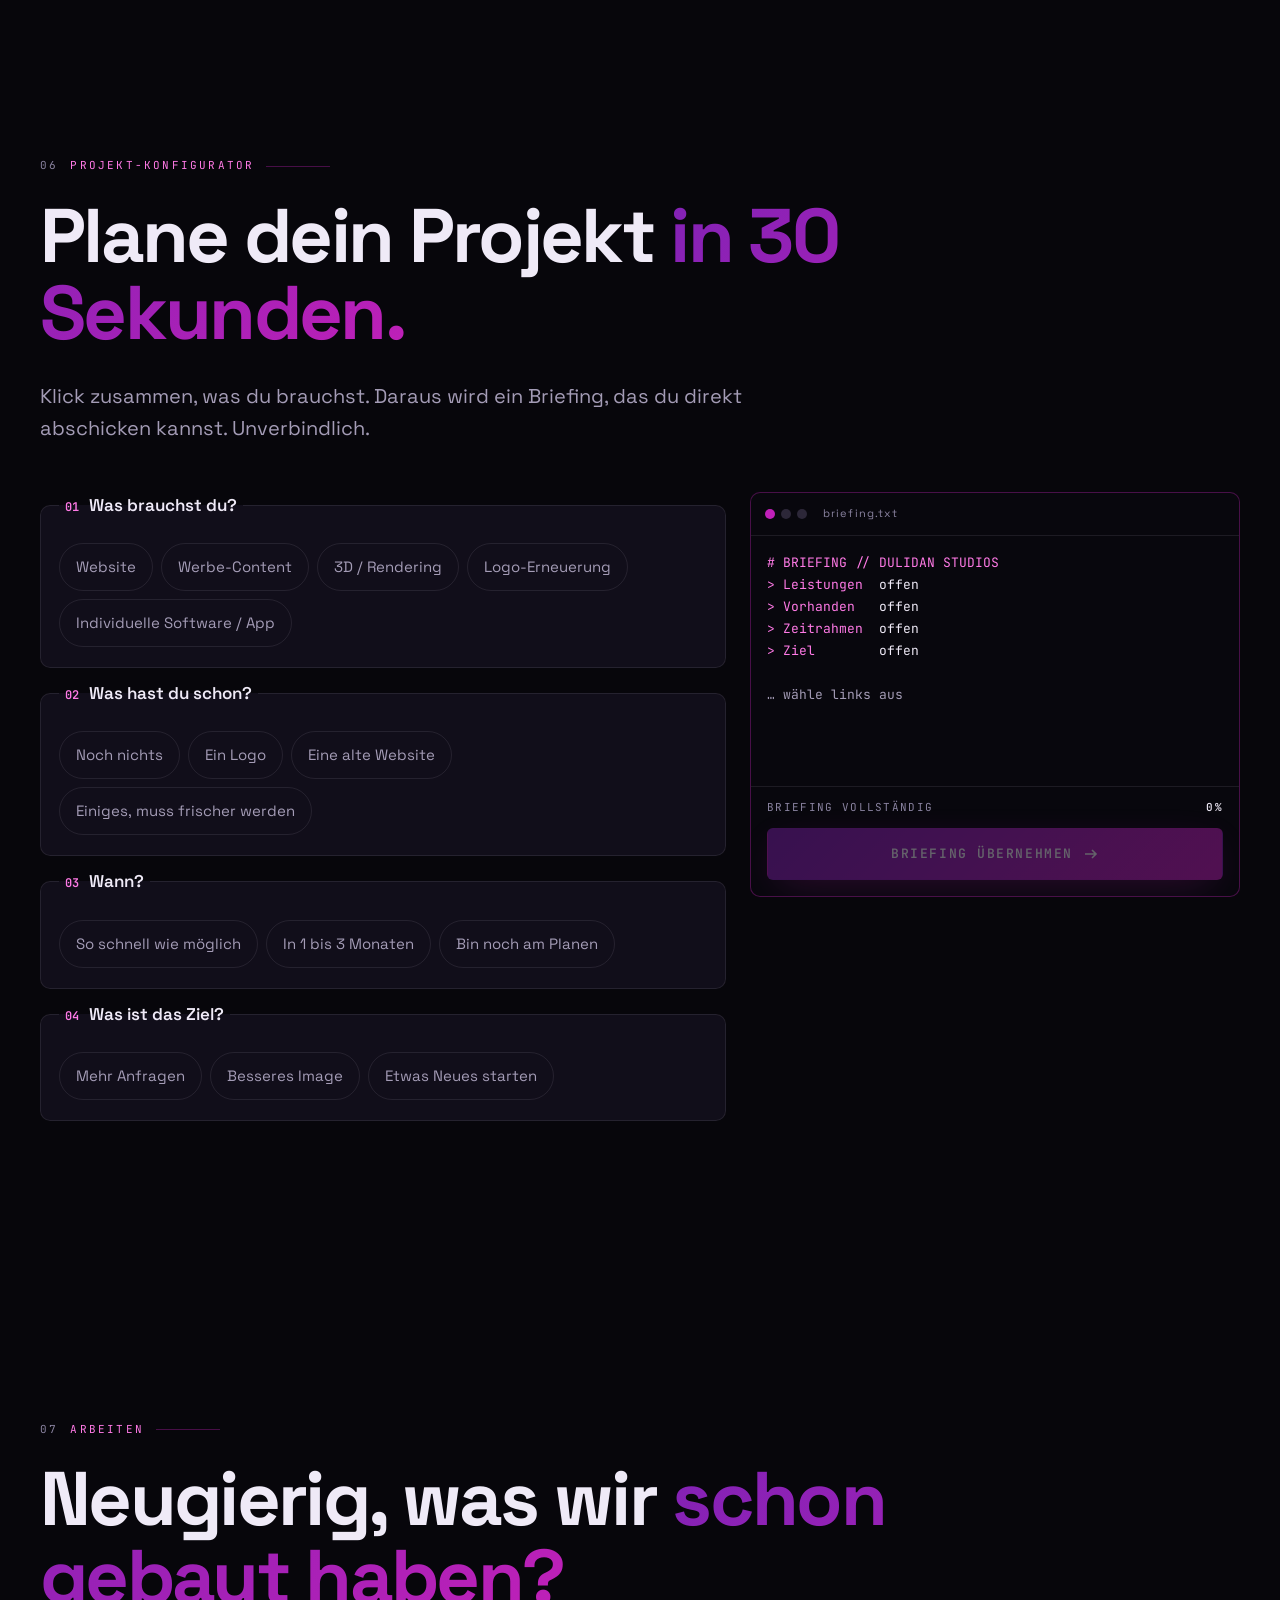
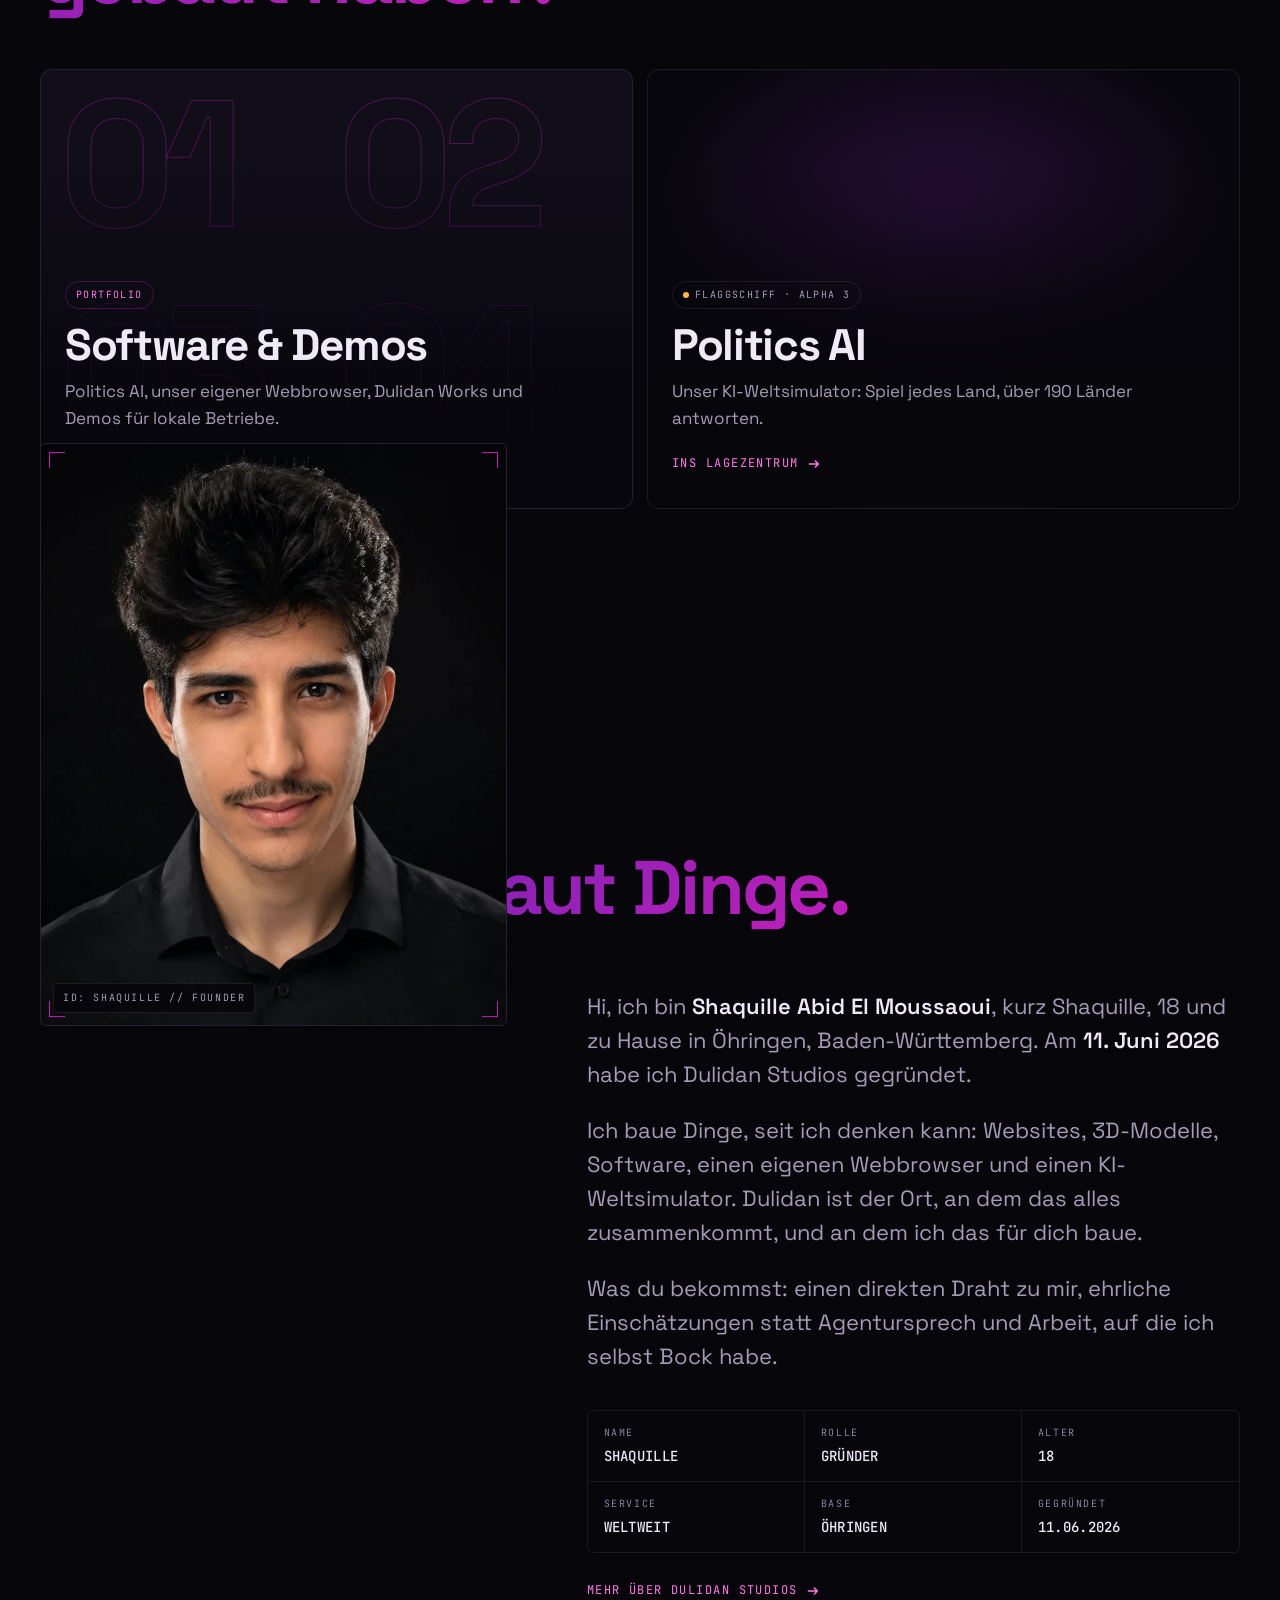
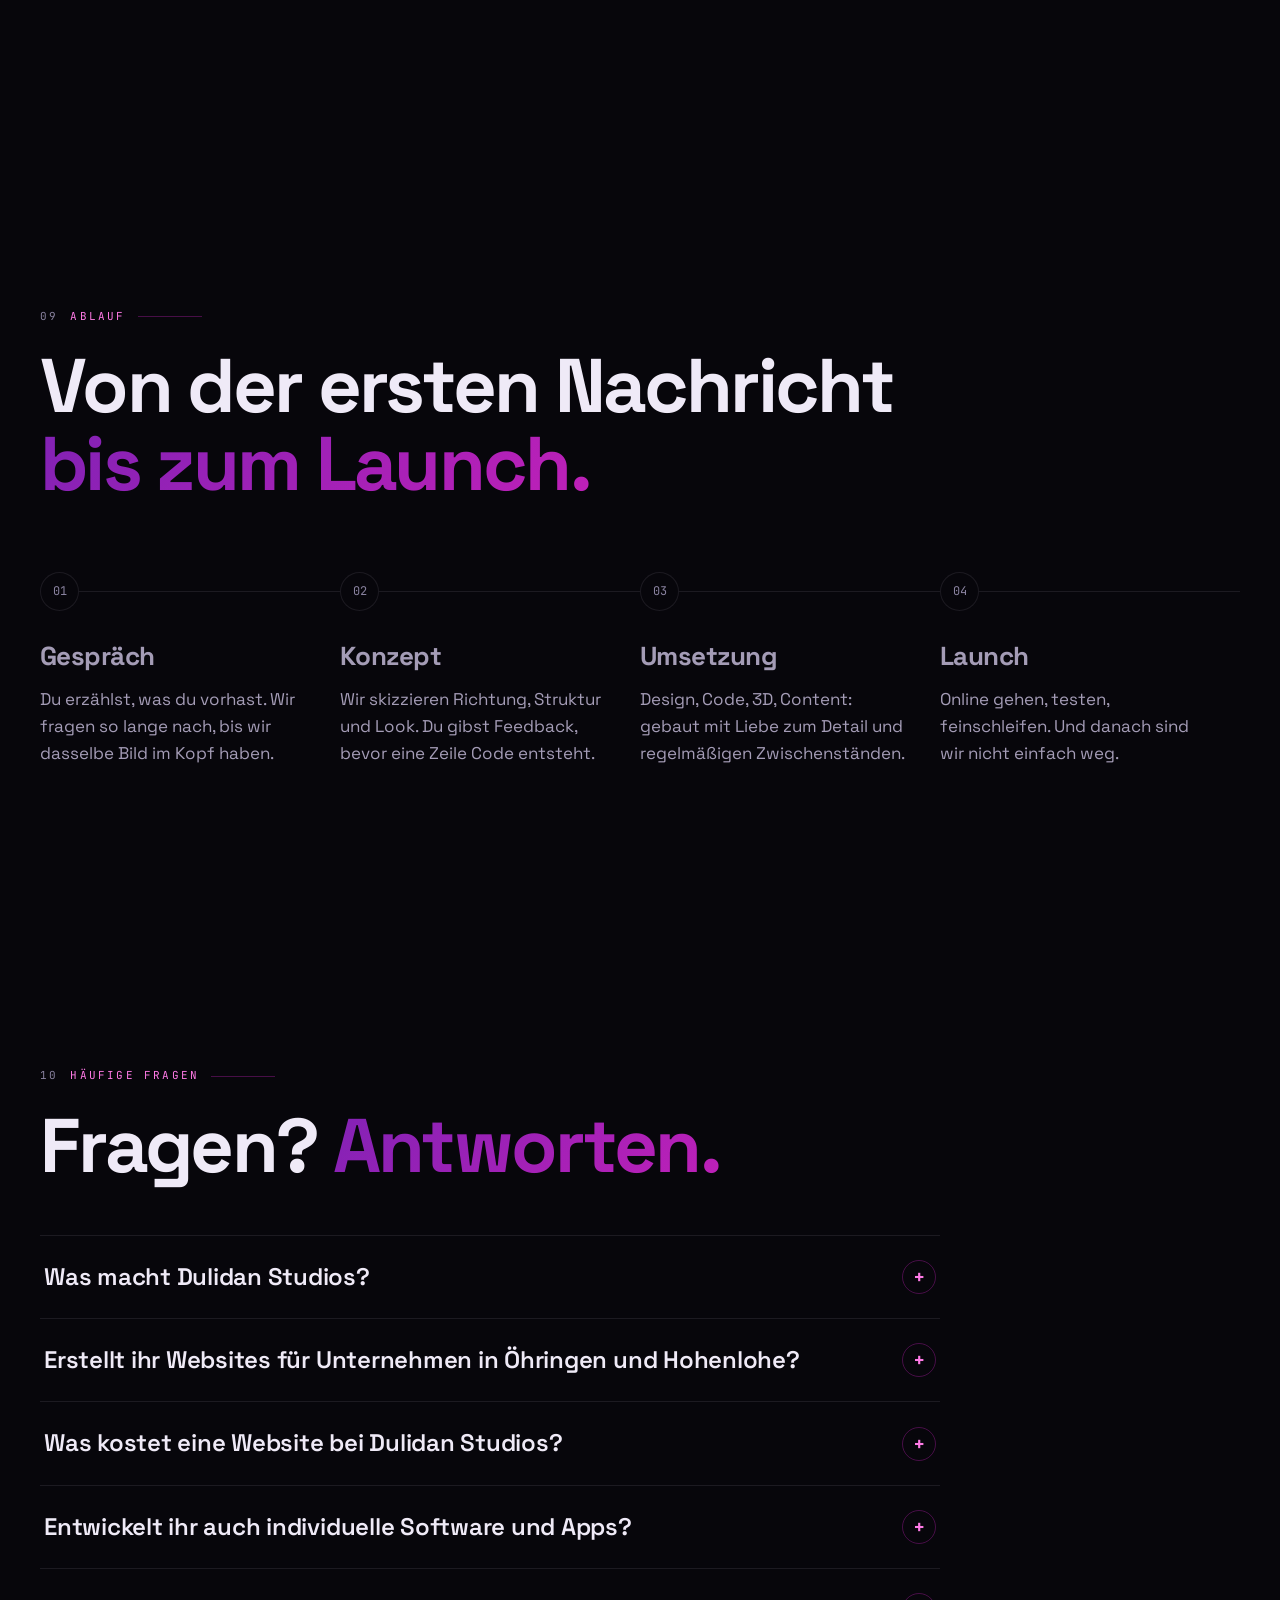
==== commit d7ee3fc4: "GEO: Über-uns-Seite, llms.txt, KI-Crawler und Entitäts-Verknüpfung - Neue Seite /ueber-uns/ mit voll" ====
--- a/index.html
+++ b/index.html
@@ -33,7 +33,7 @@
 <link rel="preload" href="/assets/fonts/jetbrains-mono.woff2" as="font" type="font/woff2" crossorigin>
 <link rel="stylesheet" href="/assets/css/main.css">
 <noscript><style>.rv,.rv-mask{opacity:1!important;transform:none!important;clip-path:none!important}.epic{height:auto!important}.epic-words .w{opacity:1!important;position:static!important}</style></noscript>
-<script type="application/ld+json">{"@context":"https://schema.org","@graph":[{"@type":"WebSite","@id":"https://dulidan-studios.com/#website","url":"https://dulidan-studios.com/","name":"Dulidan Studios","inLanguage":"de-DE","publisher":{"@id":"https://dulidan-studios.com/#org"}},{"@type":["ProfessionalService","Organization"],"@id":"https://dulidan-studios.com/#org","name":"Dulidan Studios","alternateName":"Dulidan","slogan":"Dream. Design. Develop. Dominate.","description":"Kreativstudio aus Öhringen für Webdesign, Werbe-Content, 3D-Modeling, Logo-Erneuerung und individuelle Software.","url":"https://dulidan-studios.com/","logo":"https://dulidan-studios.com/assets/img/icon-192.png","image":"https://dulidan-studios.com/assets/img/og.jpg","email":"info@dulidan-studios.com","telephone":"+4915207049499","foundingDate":"2026-06-11","founder":{"@type":"Person","@id":"https://dulidan-studios.com/#founder","name":"Shaquille Abid El Moussaoui","jobTitle":"Gründer","image":"https://dulidan-studios.com/assets/img/shaquille.webp"},"address":{"@type":"PostalAddress","streetAddress":"Theodor-Fontane-Weg 11","postalCode":"74613","addressLocality":"Öhringen","addressRegion":"Baden-Württemberg","addressCountry":"DE"},"geo":{"@type":"GeoCoordinates","latitude":49.2003,"longitude":9.5025},"areaServed":[{"@type":"City","name":"Öhringen"},{"@type":"AdministrativeArea","name":"Hohenlohekreis"},{"@type":"City","name":"Heilbronn"},{"@type":"State","name":"Baden-Württemberg"},{"@type":"Country","name":"Deutschland"},"Weltweit"],"knowsAbout":["Webdesign","Webentwicklung","Suchmaschinenoptimierung","3D-Visualisierung","Logo-Design","Softwareentwicklung","Social Media Content"],"hasOfferCatalog":{"@type":"OfferCatalog","name":"Leistungen","itemListElement":[{"@type":"Offer","itemOffered":{"@type":"Service","name":"Webdesign","description":"Gestaltung und Programmierung von Websites, mobil optimiert und mit SEO-Grundlagen.","url":"https://dulidan-studios.com/webdesign/","provider":{"@id":"https://dulidan-studios.com/#org"},"areaServed":"Weltweit"}},{"@type":"Offer","itemOffered":{"@type":"Service","name":"Werbe-Content","description":"Ads, Social-Media-Posts und Visuals aus einer Hand.","url":"https://dulidan-studios.com/werbung/","provider":{"@id":"https://dulidan-studios.com/#org"},"areaServed":"Weltweit"}},{"@type":"Offer","itemOffered":{"@type":"Service","name":"3D-Modeling und Rendering","description":"3D-Modelle, fotorealistische Renderings und interaktive 3D-Ansichten fürs Web.","url":"https://dulidan-studios.com/3d-visualisierung/","provider":{"@id":"https://dulidan-studios.com/#org"},"areaServed":"Weltweit"}},{"@type":"Offer","itemOffered":{"@type":"Service","name":"Logo-Erneuerung","description":"Moderne Überarbeitung bestehender Logos inklusive aller Formate.","url":"https://dulidan-studios.com/logo-design/","provider":{"@id":"https://dulidan-studios.com/#org"},"areaServed":"Weltweit"}},{"@type":"Offer","itemOffered":{"@type":"Service","name":"Individuelle Software und Apps","description":"Web-Apps, Tools und Anwendungen nach Machbarkeits-Check.","url":"https://dulidan-studios.com/softwareentwicklung/","provider":{"@id":"https://dulidan-studios.com/#org"},"areaServed":"Weltweit"}}]},"sameAs":["https://github.com/short1106"]},{"@type":"WebPage","@id":"https://dulidan-studios.com/#webpage","url":"https://dulidan-studios.com/","name":"Webdesign, Software, Werbung & 3D aus Öhringen | Dulidan Studios","isPartOf":{"@id":"https://dulidan-studios.com/#website"},"about":{"@id":"https://dulidan-studios.com/#org"},"inLanguage":"de-DE","primaryImageOfPage":"https://dulidan-studios.com/assets/img/og.jpg"},{"@type":"FAQPage","@id":"https://dulidan-studios.com/#faq","mainEntity":[{"@type":"Question","name":"Was macht Dulidan Studios?","acceptedAnswer":{"@type":"Answer","text":"Dulidan Studios ist ein Kreativstudio aus Öhringen. Wir gestalten und programmieren Websites, erstellen Werbe-Content für Social Media und Ads, modellieren und rendern in 3D, erneuern Logos und entwickeln individuelle Software und Apps."}},{"@type":"Question","name":"Erstellt ihr Websites für Unternehmen in Öhringen und Hohenlohe?","acceptedAnswer":{"@type":"Answer","text":"Ja. Unser Sitz ist in Öhringen im Hohenlohekreis. Wir arbeiten für Betriebe in Öhringen, im Hohenlohekreis, in Heilbronn und Umgebung und bieten unseren Service weltweit remote an."}},{"@type":"Question","name":"Was kostet eine Website bei Dulidan Studios?","acceptedAnswer":{"@type":"Answer","text":"Das hängt vom Umfang ab, zum Beispiel von der Anzahl der Seiten und Funktionen. Nach einem kurzen Gespräch bekommst du ein transparentes, unverbindliches Angebot. Als Kleinunternehmer weisen wir keine Umsatzsteuer aus."}},{"@type":"Question","name":"Entwickelt ihr auch individuelle Software und Apps?","acceptedAnswer":{"@type":"Answer","text":"Ja. Wir prüfen zuerst ehrlich, ob und wie wir dein Projekt umsetzen können, und entwickeln dann Web-Apps, Tools und Anwendungen nach deinem Bedarf. Eigene Produkte wie Politics AI, unser Webbrowser und Dulidan Works zeigen, was wir bauen."}},{"@type":"Question","name":"Werden die Websites für Google optimiert?","acceptedAnswer":{"@type":"Answer","text":"Ja. Jede Website bekommt saubere SEO-Grundlagen: schnelle Ladezeiten, eine mobile Ansicht, klare Struktur, passende Titel und Beschreibungen sowie strukturierte Daten, damit Suchmaschinen dein Angebot verstehen."}},{"@type":"Question","name":"Wie läuft die Zusammenarbeit ab?","acceptedAnswer":{"@type":"Answer","text":"Wir starten mit einem Gespräch, danach skizzieren wir Konzept und Look. Erst wenn du zufrieden bist, setzen wir um und gehen gemeinsam online. Die Abstimmung läuft per Mail, Call und Chat, egal wo du sitzt."}}]}]}</script>
+<script type="application/ld+json">{"@context":"https://schema.org","@graph":[{"@type":"WebSite","@id":"https://dulidan-studios.com/#website","url":"https://dulidan-studios.com/","name":"Dulidan Studios","inLanguage":"de-DE","publisher":{"@id":"https://dulidan-studios.com/#org"}},{"@type":["ProfessionalService","Organization"],"@id":"https://dulidan-studios.com/#org","name":"Dulidan Studios","alternateName":["Dulidan","Dulidan Studio","Dulidan Studios Öhringen"],"slogan":"Dream. Design. Develop. Dominate.","description":"Kreativstudio aus Öhringen für Webdesign, Werbe-Content, 3D-Modeling, Logo-Erneuerung und individuelle Software.","url":"https://dulidan-studios.com/","logo":"https://dulidan-studios.com/assets/img/icon-192.png","image":"https://dulidan-studios.com/assets/img/og.jpg","email":"info@dulidan-studios.com","telephone":"+4915207049499","foundingDate":"2026-06-11","founder":{"@type":"Person","@id":"https://dulidan-studios.com/#founder","name":"Shaquille Abid El Moussaoui","jobTitle":"Gründer und Inhaber","image":"https://dulidan-studios.com/assets/img/shaquille.webp","url":"https://dulidan-studios.com/ueber-uns/","sameAs":["https://github.com/short1106"]},"brand":{"@type":"Brand","name":"Dulidan Studios"},"owns":[{"@type":"SoftwareApplication","@id":"https://dulidan-studios.com/politics-ai/#app","name":"Politics AI","url":"https://dulidan-studios.com/politics-ai/"}],"address":{"@type":"PostalAddress","streetAddress":"Theodor-Fontane-Weg 11","postalCode":"74613","addressLocality":"Öhringen","addressRegion":"Baden-Württemberg","addressCountry":"DE"},"geo":{"@type":"GeoCoordinates","latitude":49.2003,"longitude":9.5025},"areaServed":[{"@type":"City","name":"Öhringen"},{"@type":"AdministrativeArea","name":"Hohenlohekreis"},{"@type":"City","name":"Heilbronn"},{"@type":"State","name":"Baden-Württemberg"},{"@type":"Country","name":"Deutschland"},"Weltweit"],"knowsAbout":["Webdesign","Webentwicklung","Suchmaschinenoptimierung","3D-Visualisierung","Logo-Design","Softwareentwicklung","Social Media Content"],"hasOfferCatalog":{"@type":"OfferCatalog","name":"Leistungen","itemListElement":[{"@type":"Offer","itemOffered":{"@type":"Service","name":"Webdesign","description":"Gestaltung und Programmierung von Websites, mobil optimiert und mit SEO-Grundlagen.","url":"https://dulidan-studios.com/webdesign/","provider":{"@id":"https://dulidan-studios.com/#org"},"areaServed":"Weltweit"}},{"@type":"Offer","itemOffered":{"@type":"Service","name":"Werbe-Content","description":"Ads, Social-Media-Posts und Visuals aus einer Hand.","url":"https://dulidan-studios.com/werbung/","provider":{"@id":"https://dulidan-studios.com/#org"},"areaServed":"Weltweit"}},{"@type":"Offer","itemOffered":{"@type":"Service","name":"3D-Modeling und Rendering","description":"3D-Modelle, fotorealistische Renderings und interaktive 3D-Ansichten fürs Web.","url":"https://dulidan-studios.com/3d-visualisierung/","provider":{"@id":"https://dulidan-studios.com/#org"},"areaServed":"Weltweit"}},{"@type":"Offer","itemOffered":{"@type":"Service","name":"Logo-Erneuerung","description":"Moderne Überarbeitung bestehender Logos inklusive aller Formate.","url":"https://dulidan-studios.com/logo-design/","provider":{"@id":"https://dulidan-studios.com/#org"},"areaServed":"Weltweit"}},{"@type":"Offer","itemOffered":{"@type":"Service","name":"Individuelle Software und Apps","description":"Web-Apps, Tools und Anwendungen nach Machbarkeits-Check.","url":"https://dulidan-studios.com/softwareentwicklung/","provider":{"@id":"https://dulidan-studios.com/#org"},"areaServed":"Weltweit"}}]},"sameAs":["https://github.com/short1106"]},{"@type":"WebPage","@id":"https://dulidan-studios.com/#webpage","url":"https://dulidan-studios.com/","name":"Webdesign, Software, Werbung & 3D aus Öhringen | Dulidan Studios","isPartOf":{"@id":"https://dulidan-studios.com/#website"},"about":{"@id":"https://dulidan-studios.com/#org"},"inLanguage":"de-DE","primaryImageOfPage":"https://dulidan-studios.com/assets/img/og.jpg"},{"@type":"FAQPage","@id":"https://dulidan-studios.com/#faq","mainEntity":[{"@type":"Question","name":"Was macht Dulidan Studios?","acceptedAnswer":{"@type":"Answer","text":"Dulidan Studios ist ein Kreativstudio aus Öhringen. Wir gestalten und programmieren Websites, erstellen Werbe-Content für Social Media und Ads, modellieren und rendern in 3D, erneuern Logos und entwickeln individuelle Software und Apps."}},{"@type":"Question","name":"Erstellt ihr Websites für Unternehmen in Öhringen und Hohenlohe?","acceptedAnswer":{"@type":"Answer","text":"Ja. Unser Sitz ist in Öhringen im Hohenlohekreis. Wir arbeiten für Betriebe in Öhringen, im Hohenlohekreis, in Heilbronn und Umgebung und bieten unseren Service weltweit remote an."}},{"@type":"Question","name":"Was kostet eine Website bei Dulidan Studios?","acceptedAnswer":{"@type":"Answer","text":"Das hängt vom Umfang ab, zum Beispiel von der Anzahl der Seiten und Funktionen. Nach einem kurzen Gespräch bekommst du ein transparentes, unverbindliches Angebot. Als Kleinunternehmer weisen wir keine Umsatzsteuer aus."}},{"@type":"Question","name":"Entwickelt ihr auch individuelle Software und Apps?","acceptedAnswer":{"@type":"Answer","text":"Ja. Wir prüfen zuerst ehrlich, ob und wie wir dein Projekt umsetzen können, und entwickeln dann Web-Apps, Tools und Anwendungen nach deinem Bedarf. Eigene Produkte wie Politics AI, unser Webbrowser und Dulidan Works zeigen, was wir bauen."}},{"@type":"Question","name":"Werden die Websites für Google optimiert?","acceptedAnswer":{"@type":"Answer","text":"Ja. Jede Website bekommt saubere SEO-Grundlagen: schnelle Ladezeiten, eine mobile Ansicht, klare Struktur, passende Titel und Beschreibungen sowie strukturierte Daten, damit Suchmaschinen dein Angebot verstehen."}},{"@type":"Question","name":"Wie läuft die Zusammenarbeit ab?","acceptedAnswer":{"@type":"Answer","text":"Wir starten mit einem Gespräch, danach skizzieren wir Konzept und Look. Erst wenn du zufrieden bist, setzen wir um und gehen gemeinsam online. Die Abstimmung läuft per Mail, Call und Chat, egal wo du sitzt."}}]}]}</script>
 <script>try{if(localStorage.getItem("dd_lang")==="en")document.documentElement.lang="en";if(!localStorage.getItem("dd_booted2")&&!matchMedia("(prefers-reduced-motion: reduce)").matches)document.documentElement.classList.add("booting")}catch(e){}</script>
 <script src="/assets/js/main.js" defer></script>
 </head>
@@ -415,7 +415,7 @@
         </div>
       </div>
       <div class="about-text">
-        <p class="rv" data-en="Hi, I'm <strong>Shaquille</strong>, 18, at home in Öhringen, Baden-Württemberg. On <strong>11 June 2026</strong> I founded Dulidan Studios.">Hi, ich bin <strong>Shaquille</strong>, 18 und zu Hause in Öhringen, Baden-Württemberg. Am <strong>11. Juni 2026</strong> habe ich Dulidan Studios gegründet.</p>
+        <p class="rv" data-en="Hi, I'm <strong>Shaquille Abid El Moussaoui</strong>, Shaquille for short, 18, at home in Öhringen, Baden-Württemberg. On <strong>11 June 2026</strong> I founded Dulidan Studios.">Hi, ich bin <strong>Shaquille Abid El Moussaoui</strong>, kurz Shaquille, 18 und zu Hause in Öhringen, Baden-Württemberg. Am <strong>11. Juni 2026</strong> habe ich Dulidan Studios gegründet.</p>
         <p class="rv" data-en="I've been building things for as long as I can remember: websites, 3D models, software, our own web browser and an AI world simulator. Dulidan is where all of that comes together, and where I build it for you.">Ich baue Dinge, seit ich denken kann: Websites, 3D-Modelle, Software, einen eigenen Webbrowser und einen KI-Weltsimulator. Dulidan ist der Ort, an dem das alles zusammenkommt, und an dem ich das für dich baue.</p>
         <p class="rv" data-en="What you get: a direct line to me, honest opinions instead of agency speak, and work I actually care about.">Was du bekommst: einen direkten Draht zu mir, ehrliche Einschätzungen statt Agentursprech und Arbeit, auf die ich selbst Bock habe.</p>
         <div class="readout rv">
@@ -426,6 +426,7 @@
           <div>Base<b>Öhringen</b></div>
           <div><span data-en="Founded">Gegründet</span><b class="mono">11.06.2026</b></div>
         </div>
+        <a class="link-arrow rv" href="/ueber-uns/" style="margin-top:22px"><span data-en="More about Dulidan Studios">Mehr über Dulidan Studios</span><svg width="14" height="14" aria-hidden="true"><use href="#i-arrow"/></svg></a>
         
       </div>
     </div>
@@ -511,7 +512,7 @@
         <p data-en="Web design, ad content, 3D, logos and software from Öhringen in the Hohenlohe district. For the region and the whole world.">Webdesign, Werbe-Content, 3D, Logos und Software aus Öhringen im Hohenlohekreis. Für die Region und die ganze Welt.</p>
       </div>
       <div><h3>Studio</h3><p>Dulidan Studios<br>Theodor-Fontane-Weg 11<br>74613 Öhringen<br><a href="mailto:info@dulidan-studios.com">info@dulidan-studios.com</a></p></div>
-      <div><h3 data-en="Navigate">Navigation</h3><ul><li><a href="#leistungen" data-en="Services">Leistungen</a></li><li><a href="/portfolio/">Portfolio</a></li><li><a href="/politics-ai/">Politics AI</a></li><li><button type="button" class="js-term" style="color:inherit;font:inherit">&gt; terminal</button></li></ul></div>
+      <div><h3 data-en="Navigate">Navigation</h3><ul><li><a href="#leistungen" data-en="Services">Leistungen</a></li><li><a href="/ueber-uns/" data-en="About us">Über uns</a></li><li><a href="/portfolio/">Portfolio</a></li><li><a href="/politics-ai/">Politics AI</a></li><li><button type="button" class="js-term" style="color:inherit;font:inherit">&gt; terminal</button></li></ul></div>
       <div><h3 data-en="Services">Leistungen</h3><ul><li><a href="/webdesign/">Webdesign</a></li><li><a href="/softwareentwicklung/" data-en="Software development">Softwareentwicklung</a></li><li><a href="/werbung/" data-en="Ads &amp; content">Werbung &amp; Content</a></li><li><a href="/3d-visualisierung/" data-en="3D visualisation">3D-Visualisierung</a></li><li><a href="/logo-design/" data-en="Logo refresh">Logo-Erneuerung</a></li></ul></div>
       <div><h3 data-en="Legal">Rechtliches</h3><ul><li><a href="/impressum/" data-en="Imprint">Impressum</a></li><li><a href="/datenschutz/" data-en="Privacy">Datenschutz</a></li></ul></div>
     </div>
--- a/assets/css/main.css
+++ b/assets/css/main.css
@@ -847,3 +847,16 @@
 .ms-card .mono{font-size:10px;color:var(--pink);letter-spacing:.14em}
 .ms-card b{font-weight:600}
 @media (prefers-reduced-motion:reduce){.sv-ico{animation:none}}
+
+/* ---------- Über uns ---------- */
+.ab-photo{justify-self:center;width:min(340px,70vw);aspect-ratio:4/5;border-radius:12px;overflow:hidden;border:1px solid var(--line-2);box-shadow:0 30px 80px -30px rgba(192,32,184,.5)}
+.ab-photo img{width:100%;height:100%;object-fit:cover}
+.facts-list{display:grid;margin-top:44px;border-top:1px solid var(--line)}
+.facts-list div{display:grid;gap:4px 24px;padding:16px 4px;border-bottom:1px solid var(--line)}
+@media (min-width:760px){.facts-list div{grid-template-columns:220px 1fr}}
+.facts-list dt{font-family:var(--mono);font-size:11px;letter-spacing:.16em;text-transform:uppercase;color:var(--dim);padding-top:4px}
+.facts-list dd{font-size:18px}
+.facts-list a{color:var(--text);text-underline-offset:4px}
+.facts-list a:hover{color:var(--pink)}
+.ab-text{max-width:760px;margin-top:30px}
+.ab-text p{font-size:clamp(18px,2vw,21px);color:var(--muted);margin-bottom:20px}
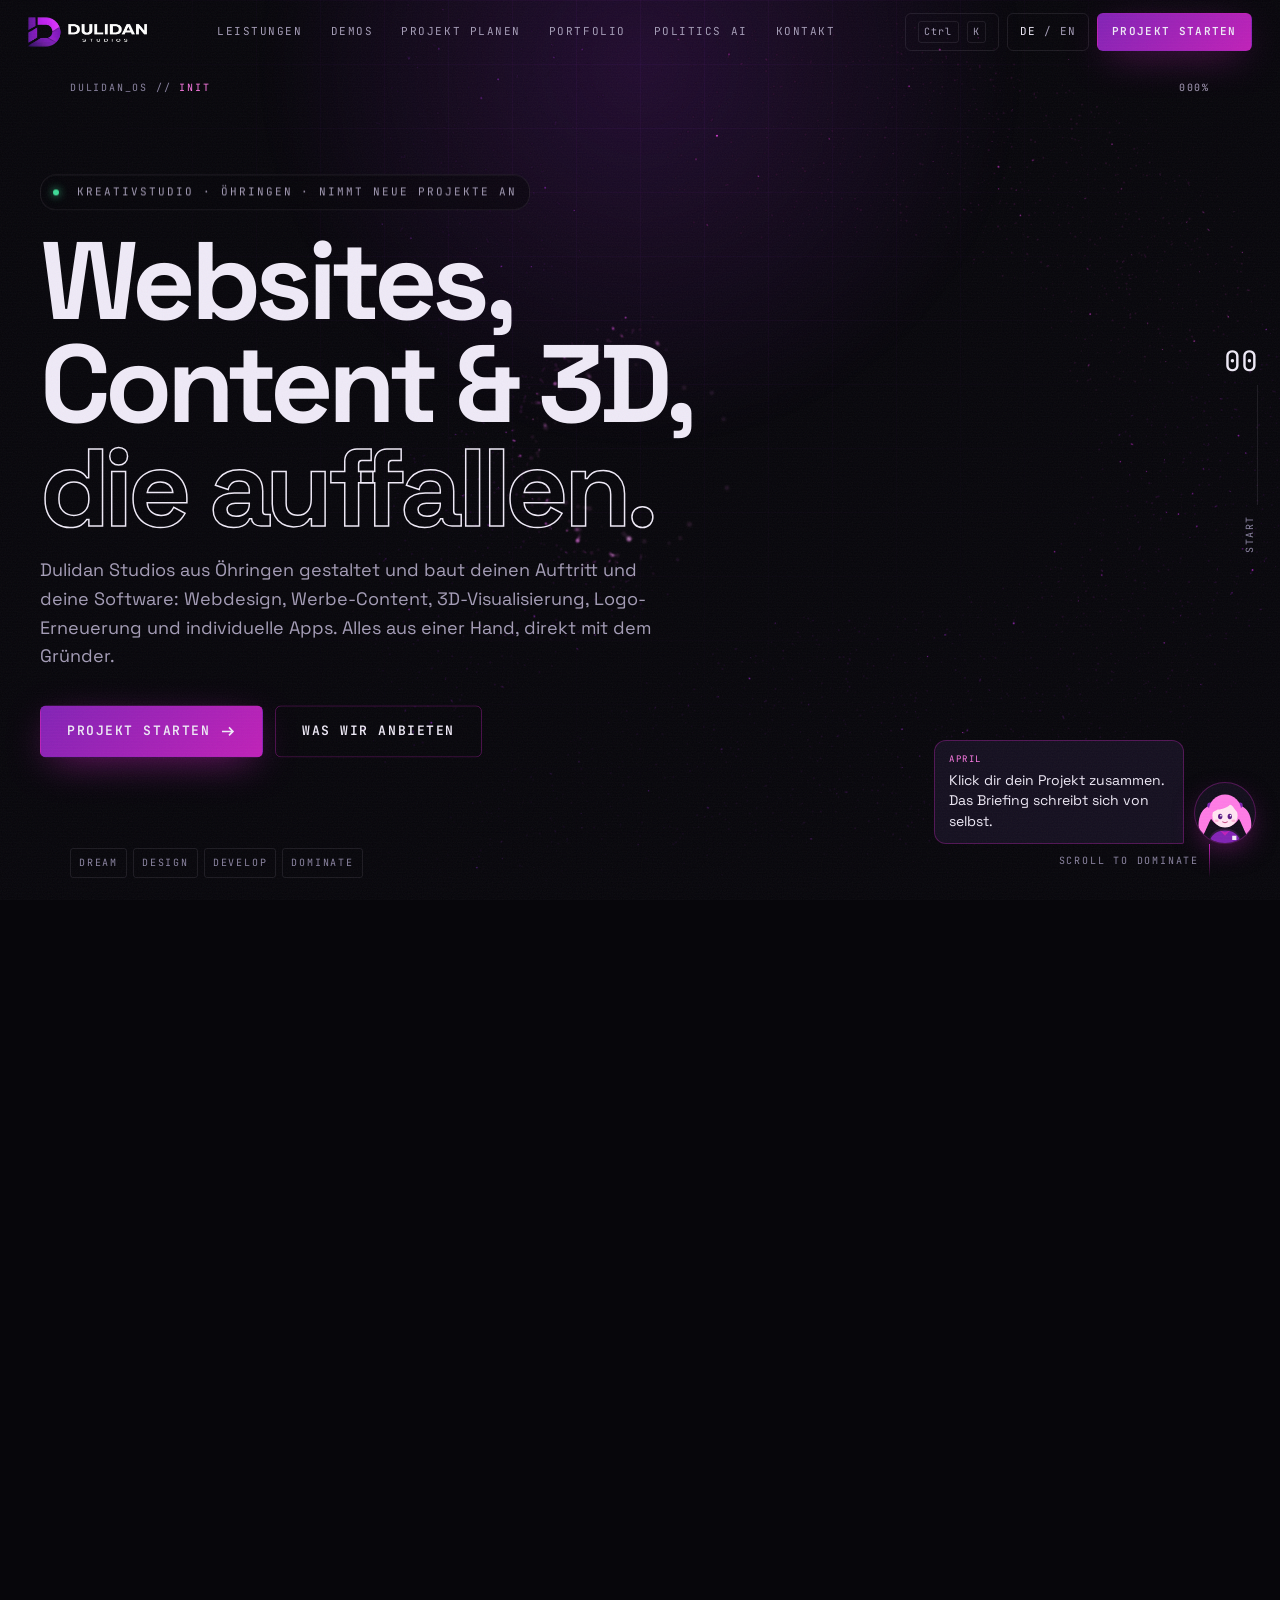
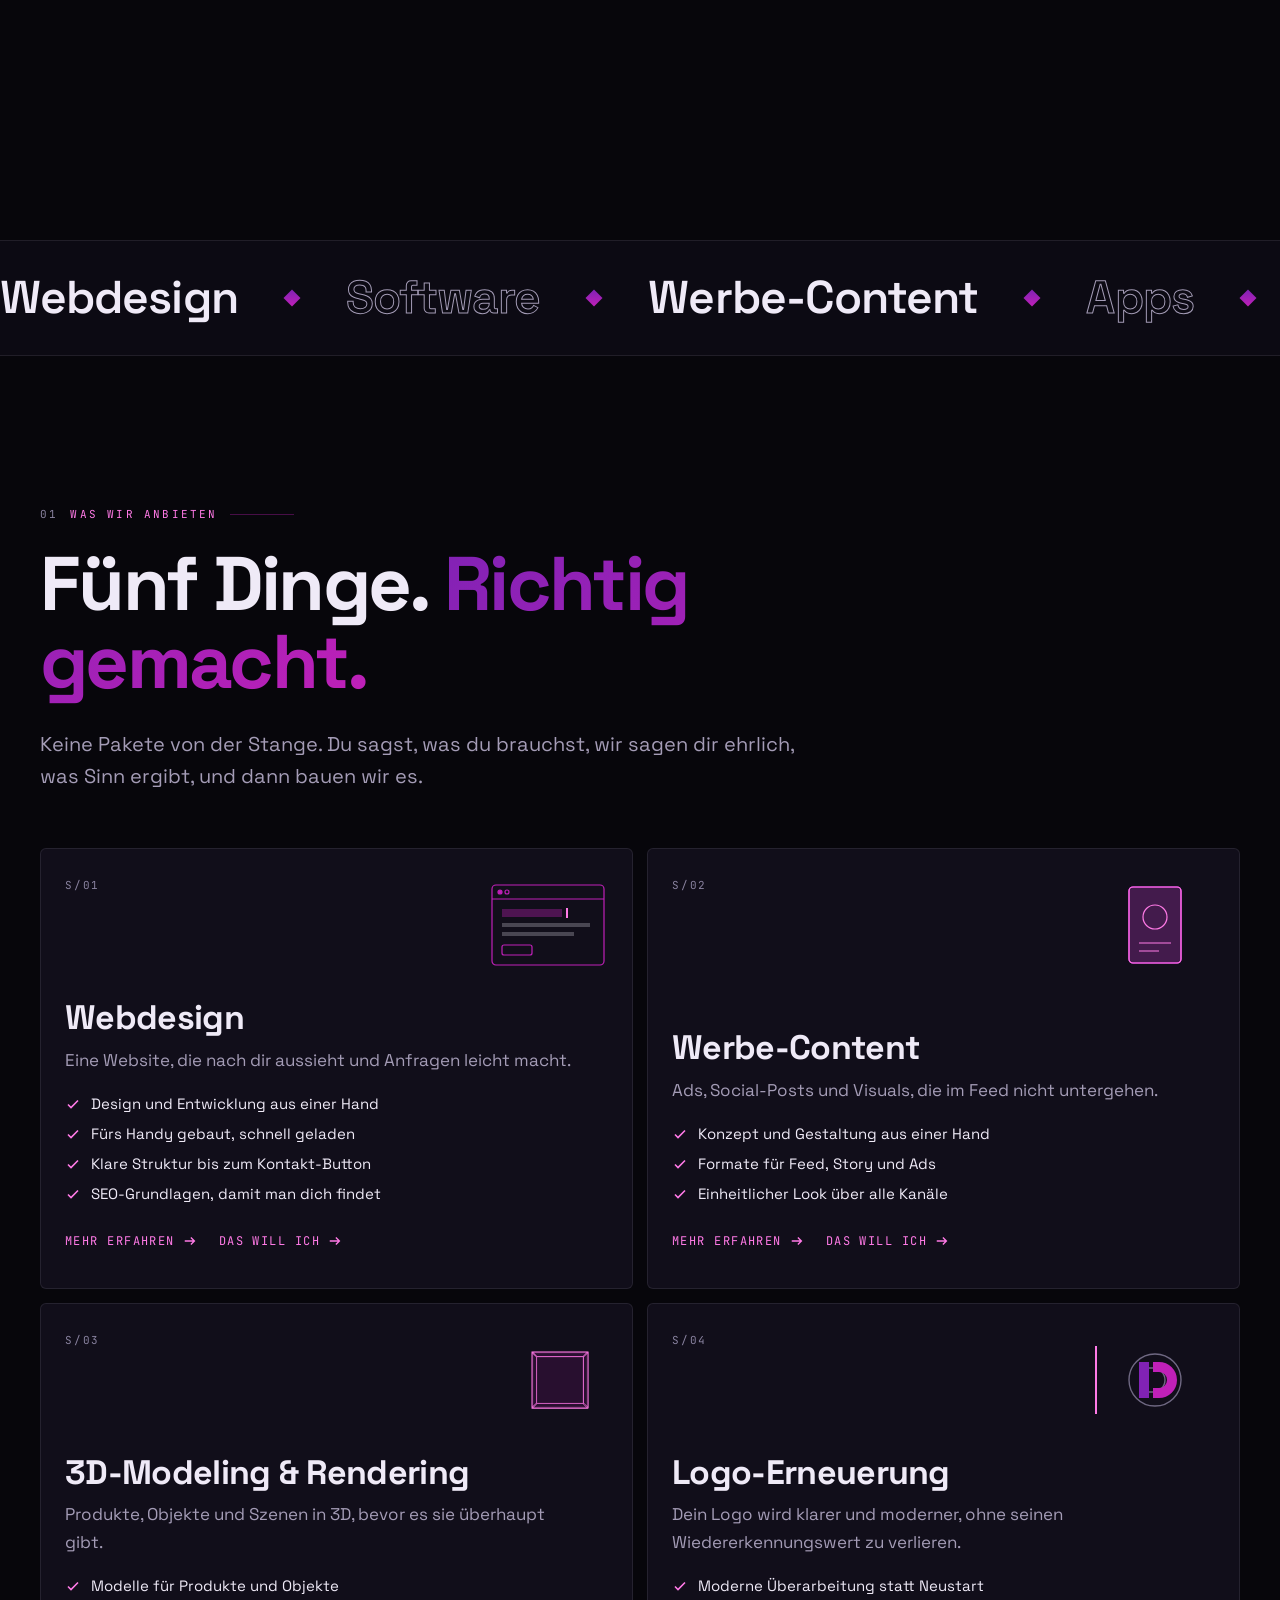
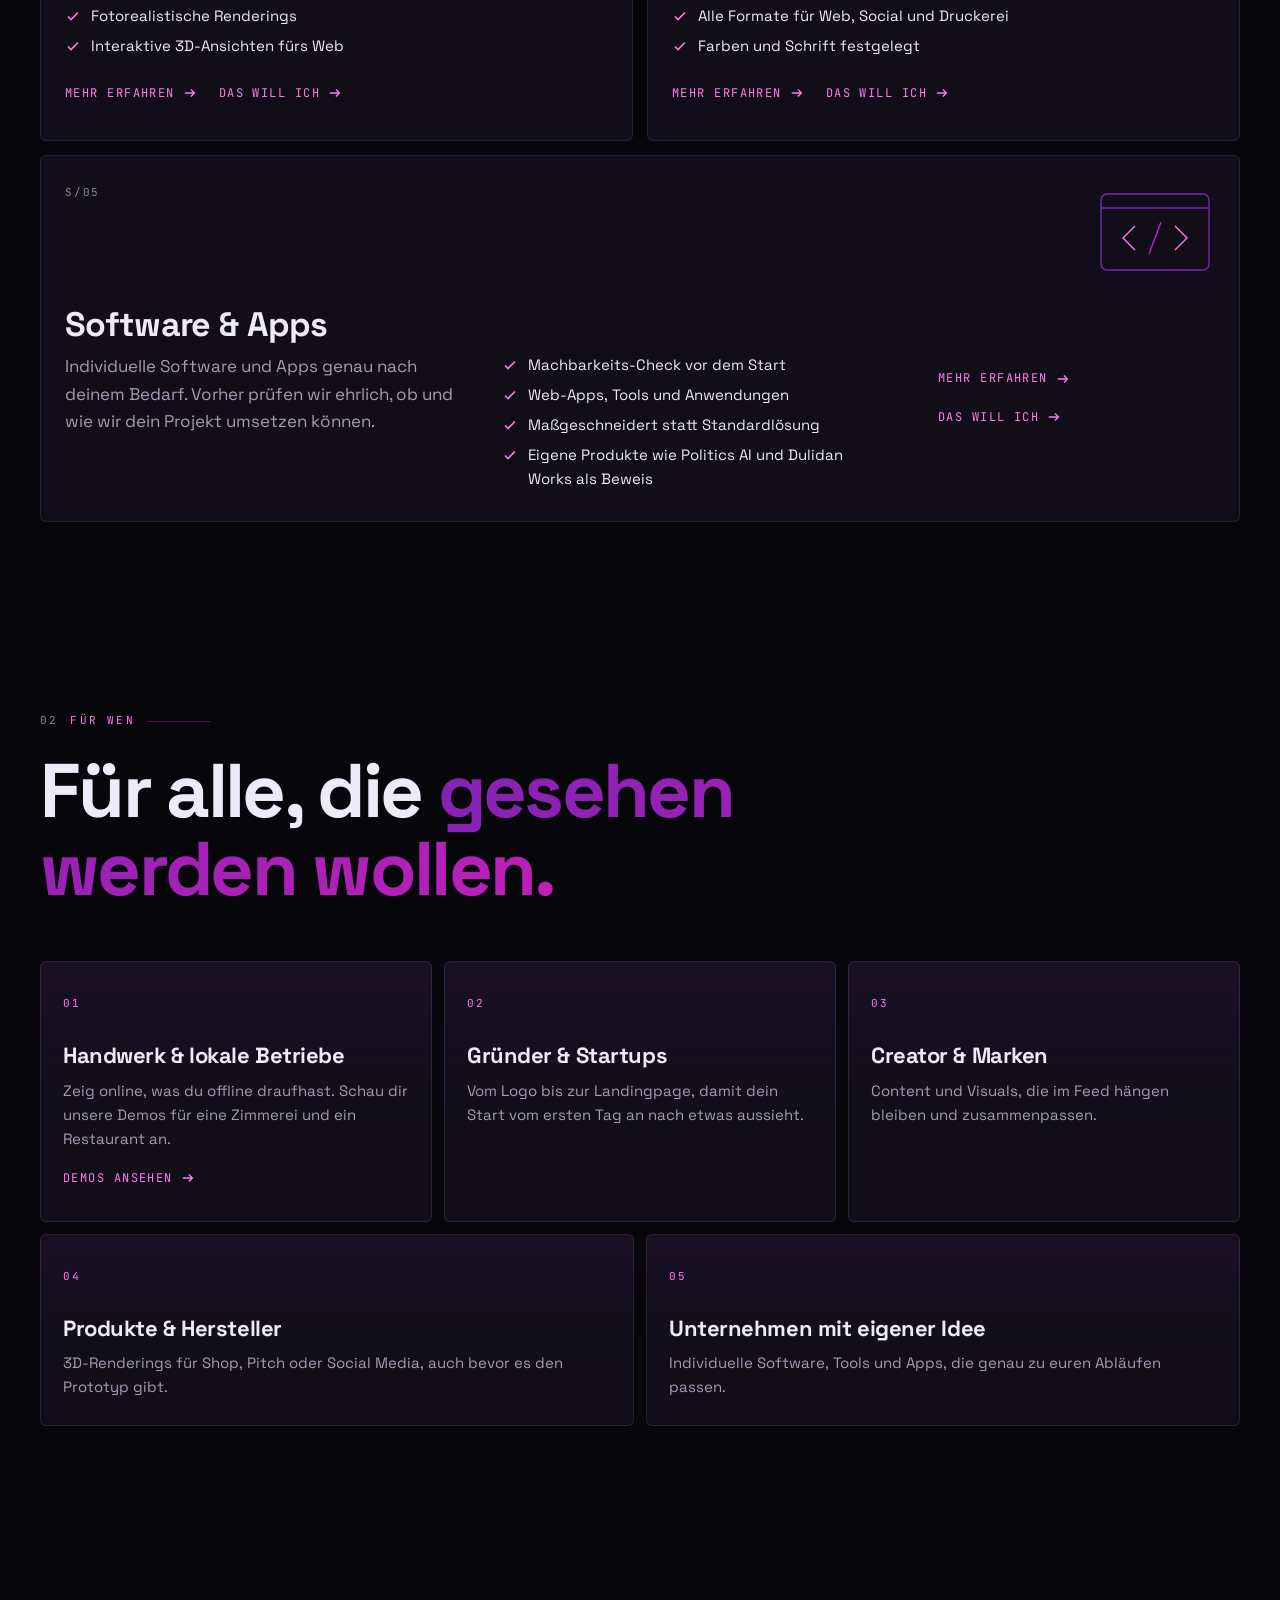
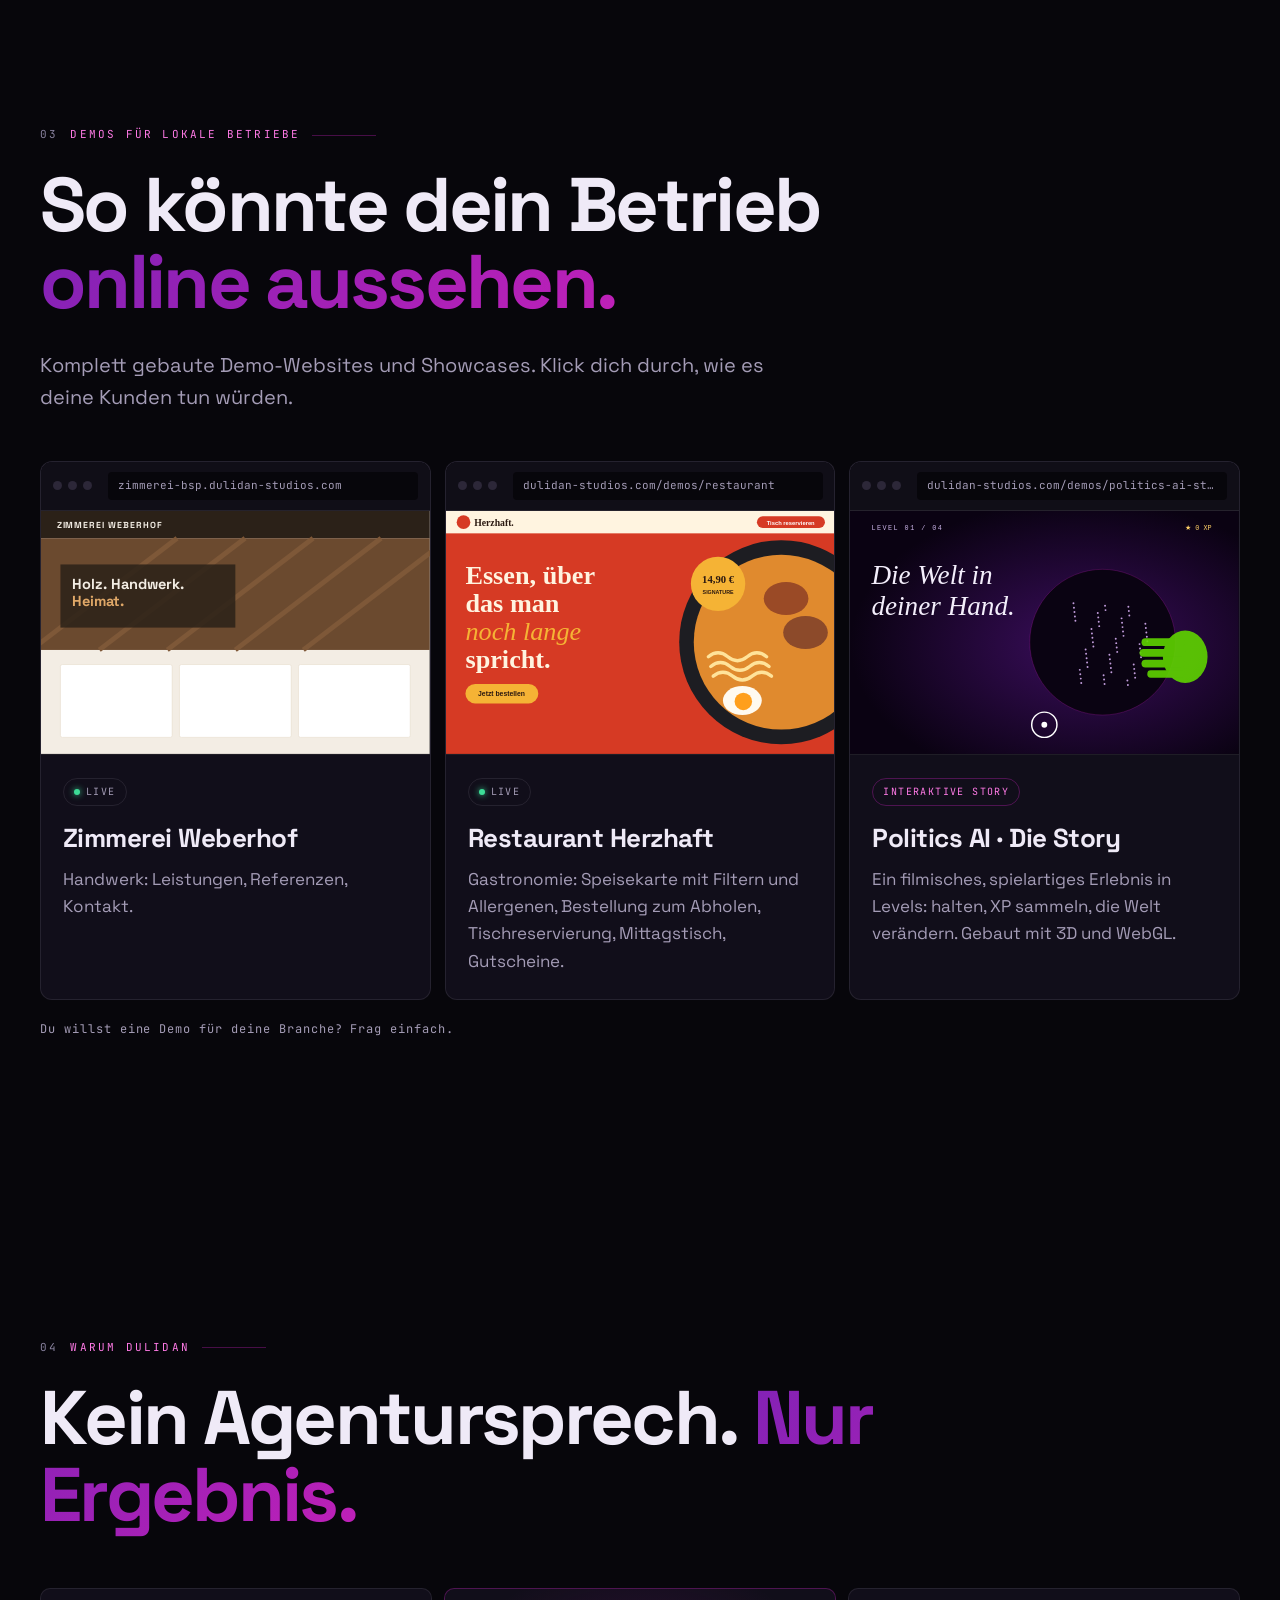
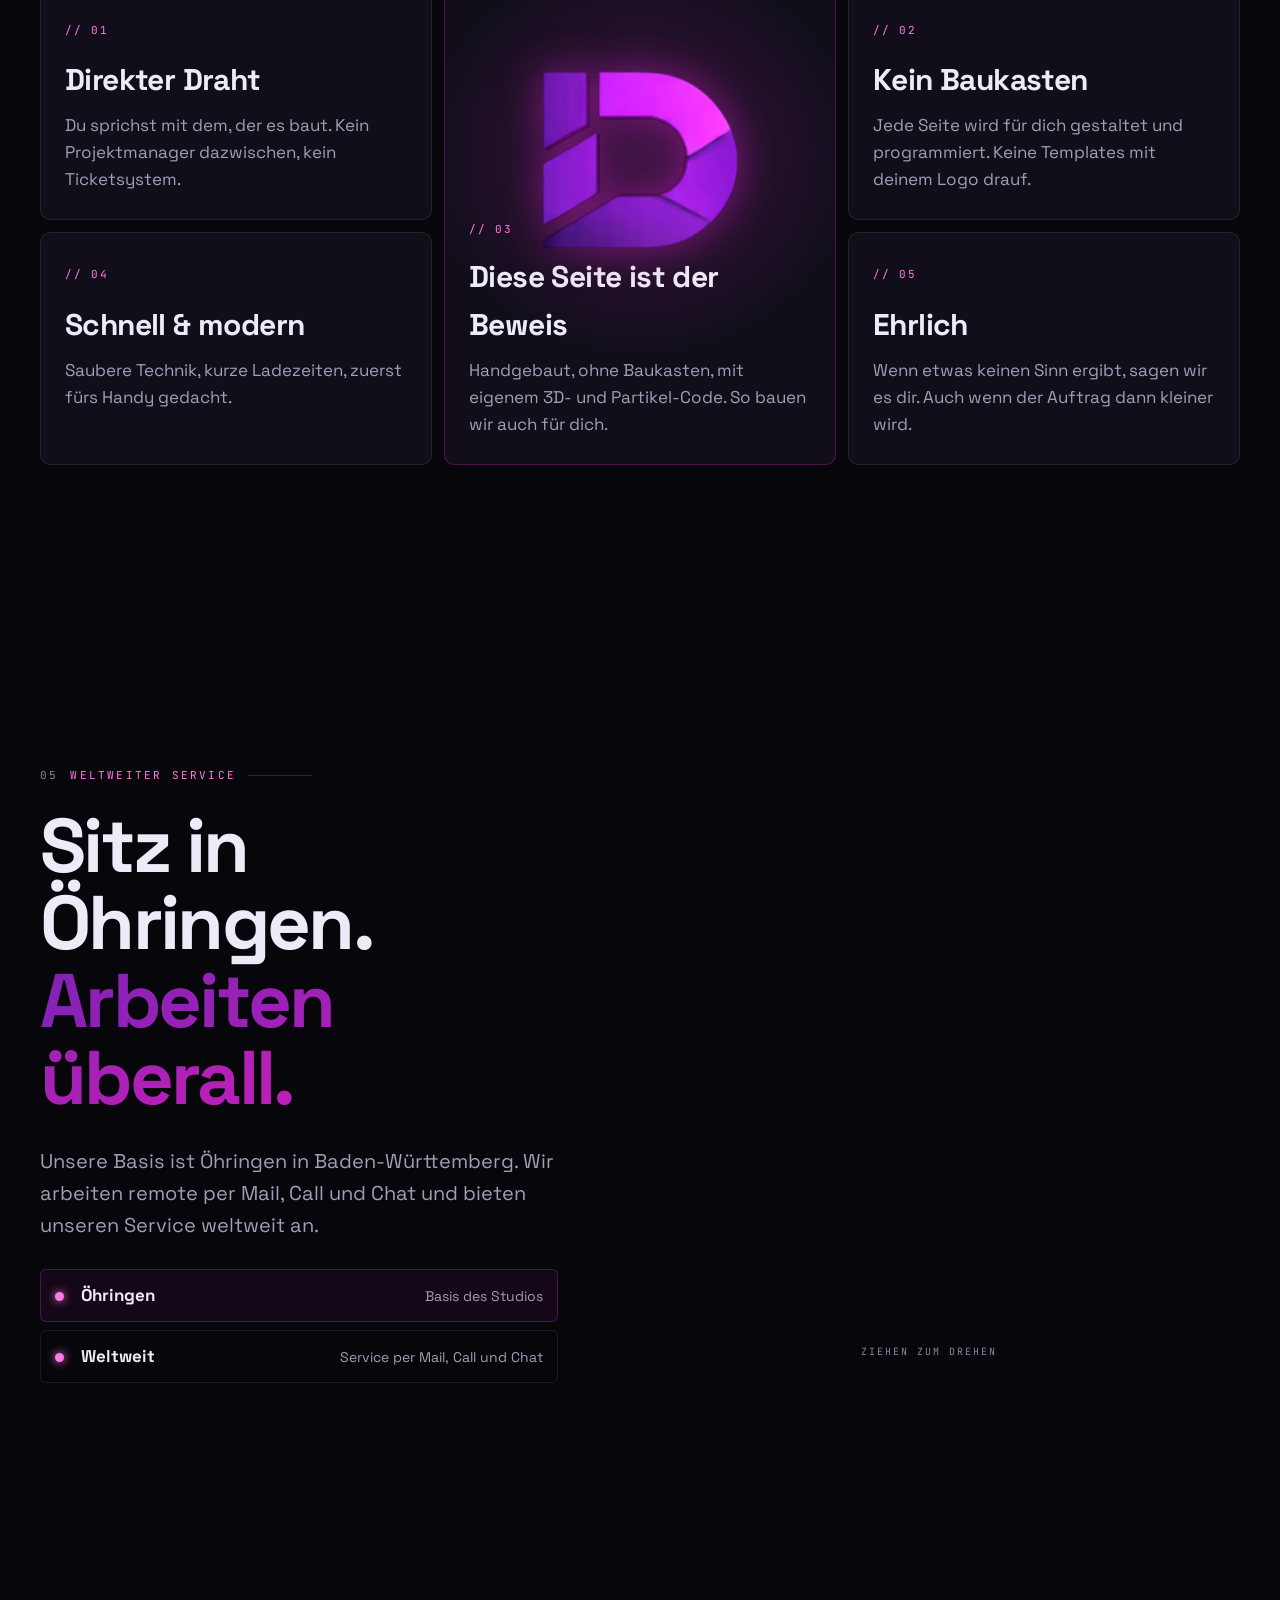
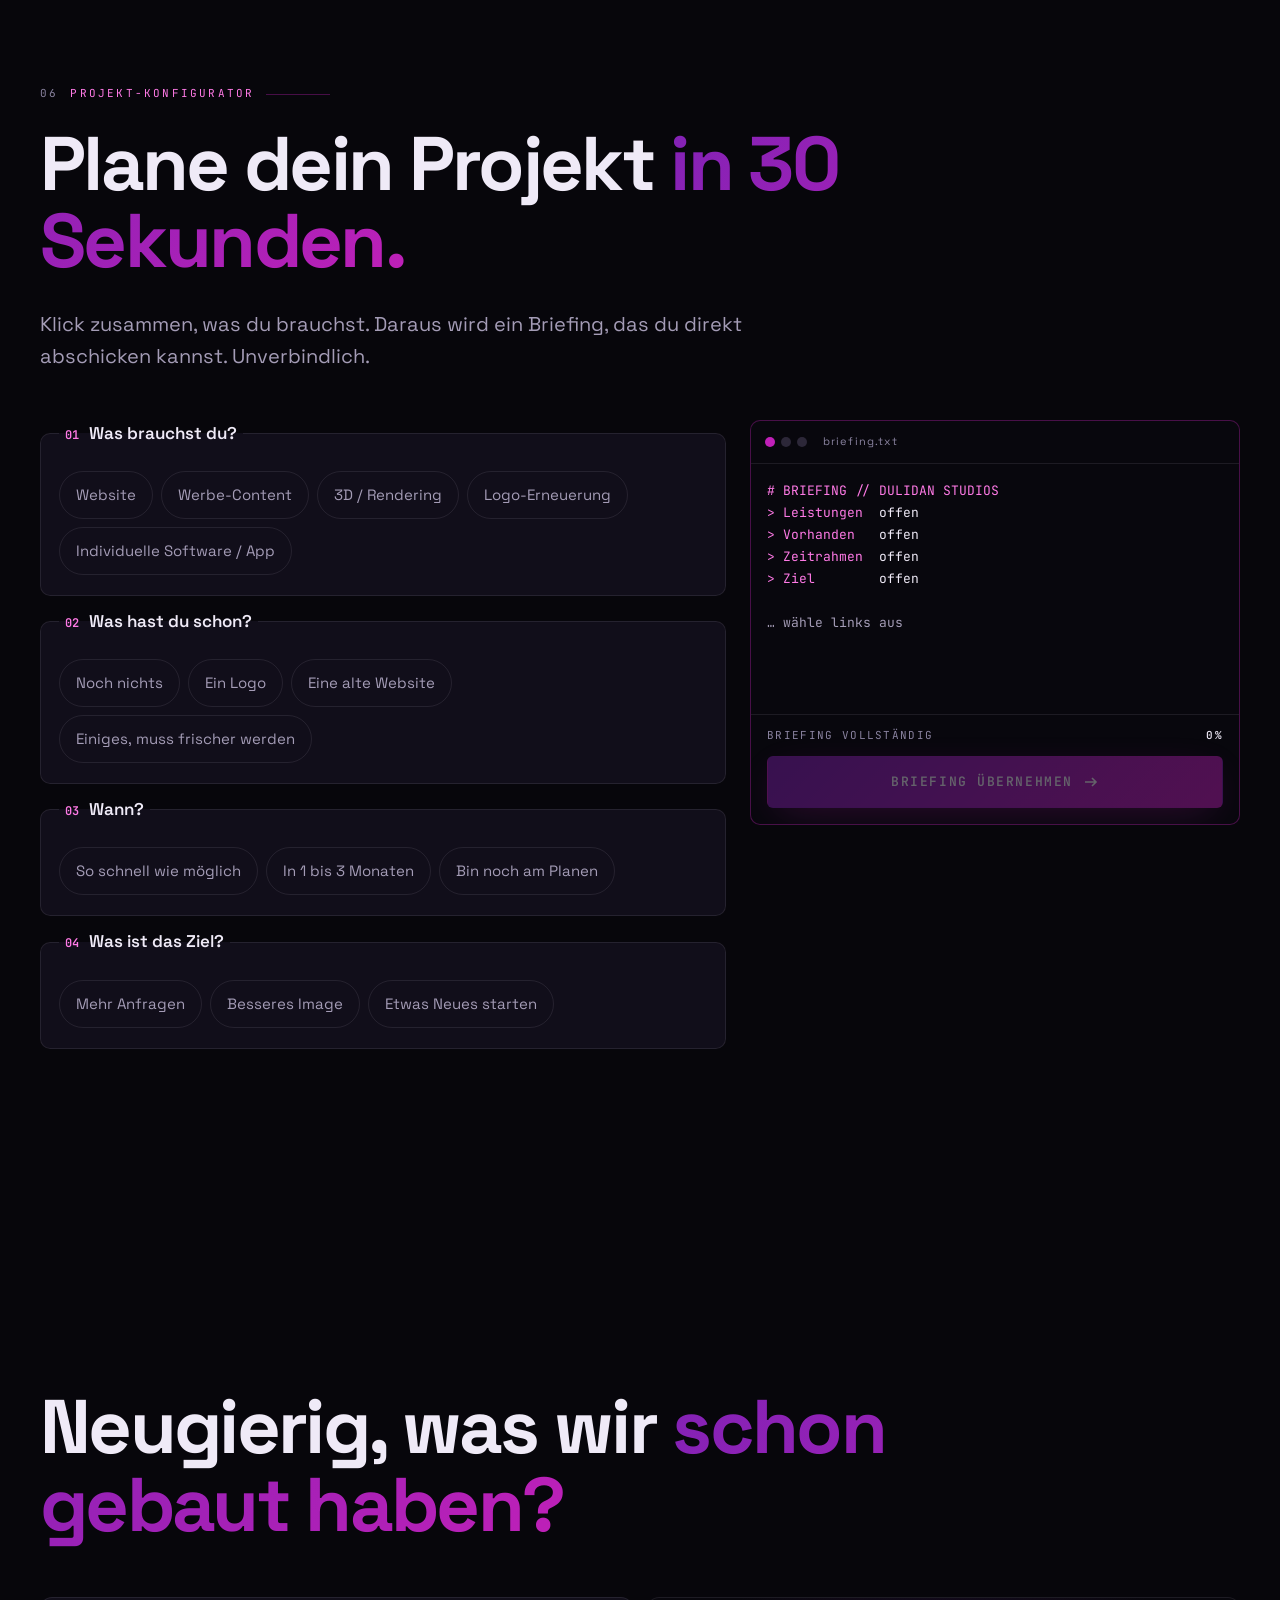
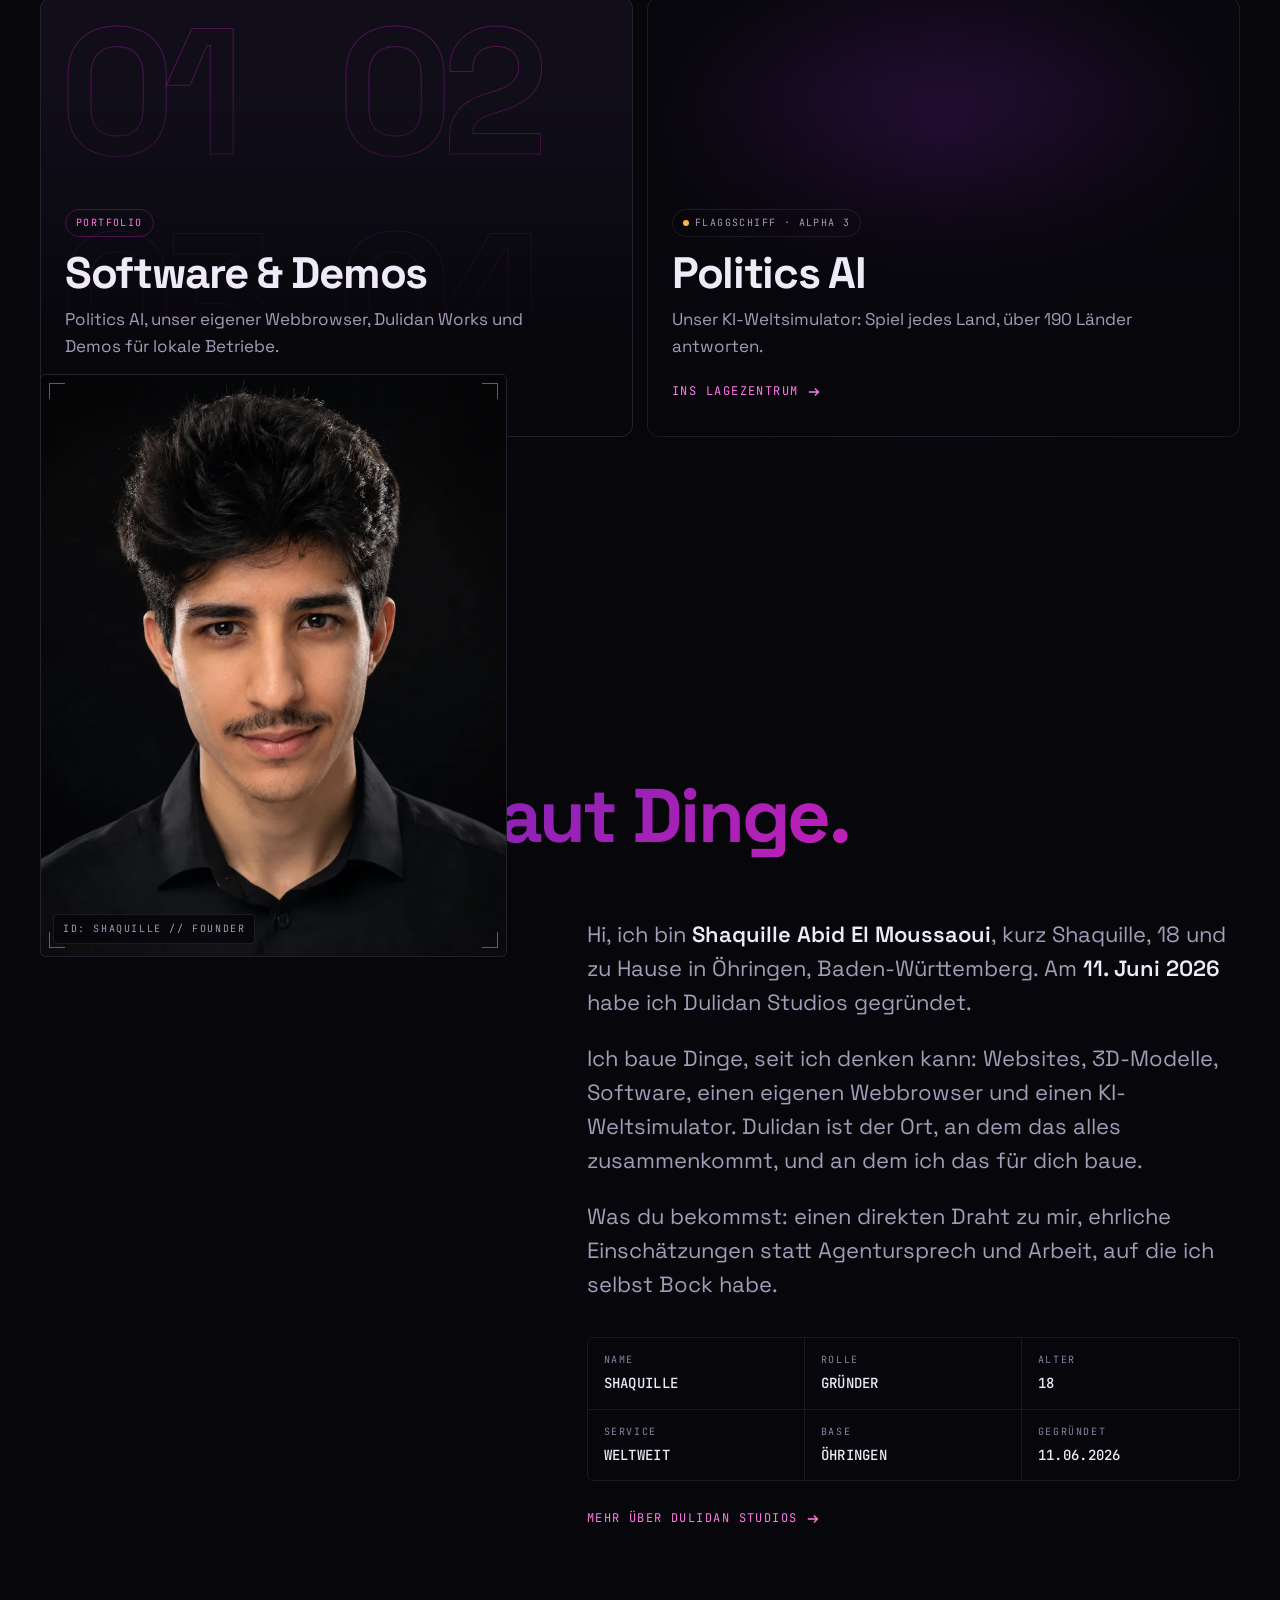
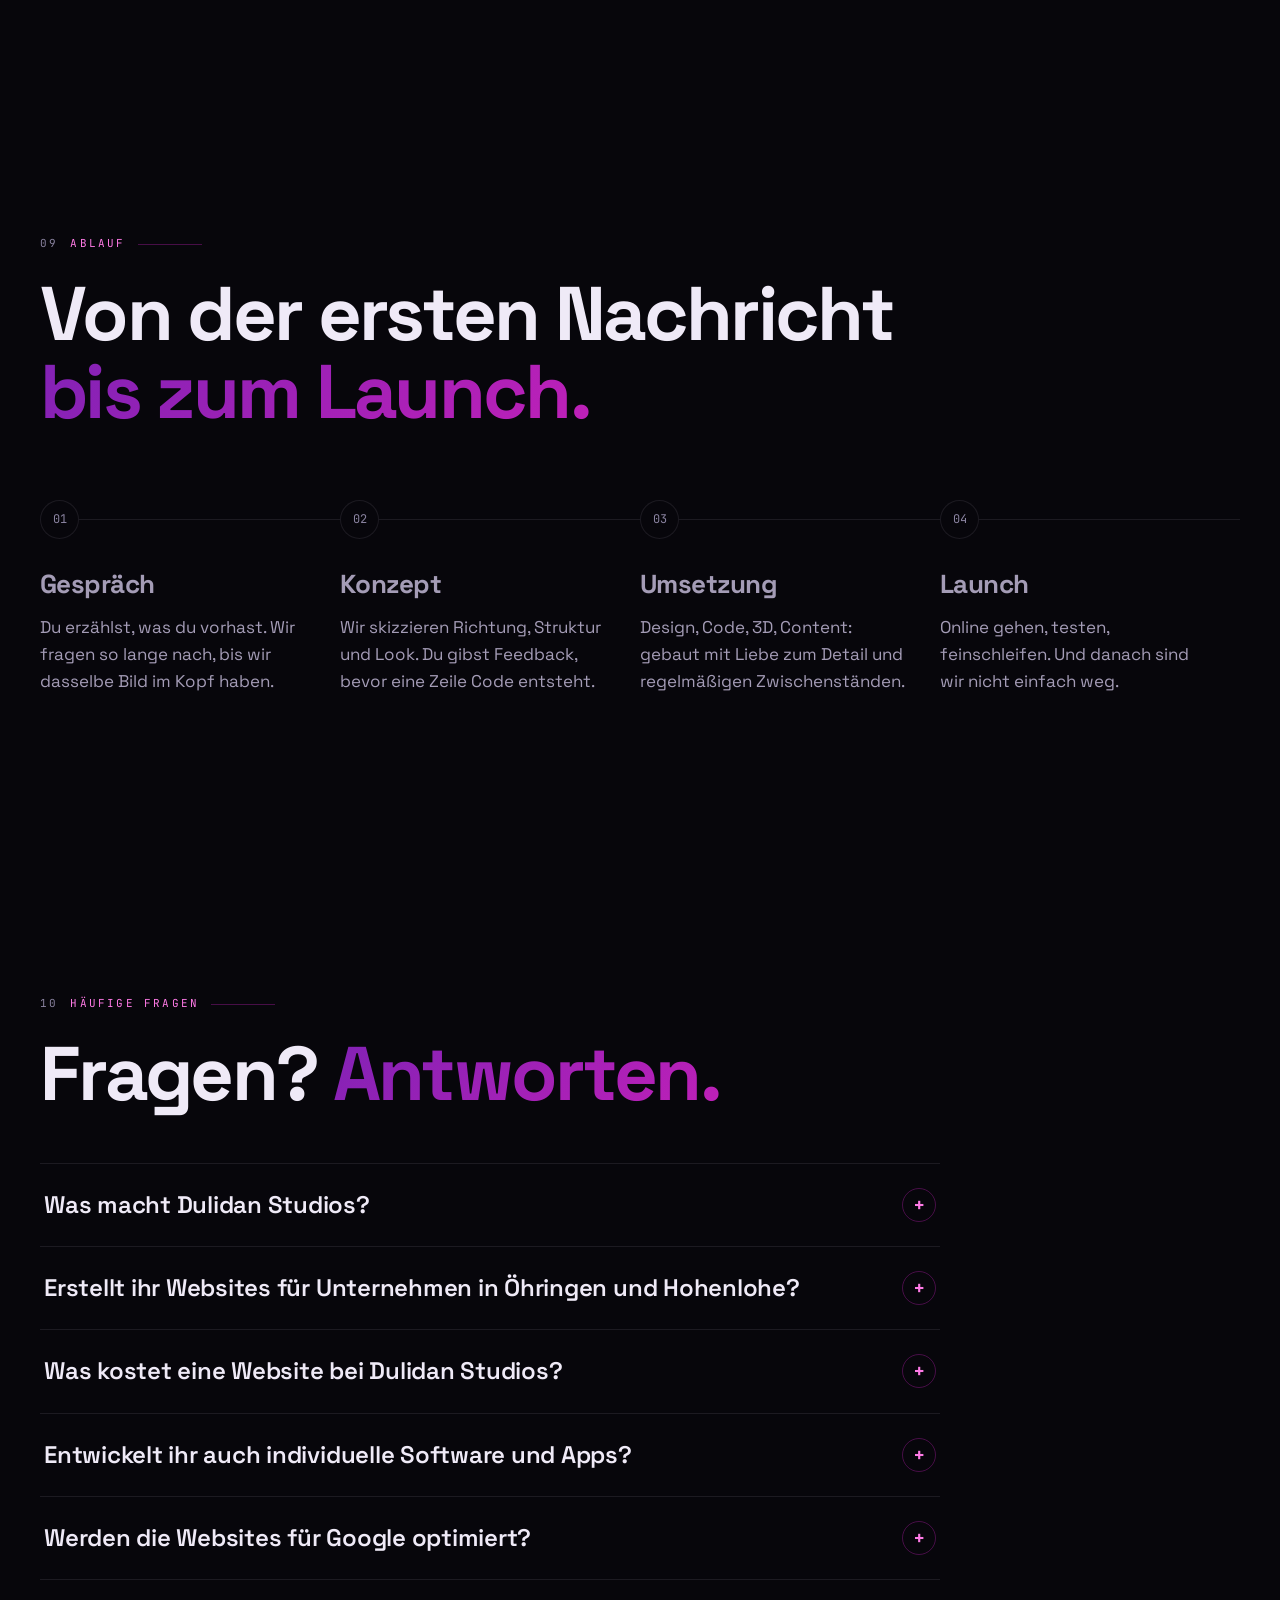
==== commit 84c4a578: "Showcase: Politics AI · Die Story (interaktives Level-Erlebnis) - Neue Demo unter /demos/politics-ai" ====
--- a/index.html
+++ b/index.html
@@ -240,7 +240,7 @@
   <div class="wrap">
     <p class="sec-label rv"><span class="n">03</span><span data-en="Demos for local businesses">Demos für lokale Betriebe</span></p>
     <h2 class="h2 rv-mask" id="demo-h" data-en="See how your business <em>could look online.</em>">So könnte dein Betrieb <em>online aussehen.</em></h2>
-    <p class="lead rv" data-en="Fully built demo websites for fictional businesses. Click through them like a customer would.">Komplett gebaute Demo-Websites für fiktive Betriebe. Klick dich durch, wie es deine Kunden tun würden.</p>
+    <p class="lead rv" data-en="Fully built demo websites and showcases. Click through them like a customer would.">Komplett gebaute Demo-Websites und Showcases. Klick dich durch, wie es deine Kunden tun würden.</p>
     <div class="demo-grid">
       <a class="demo-card rv" href="https://zimmerei-bsp.dulidan-studios.com" target="_blank" rel="noopener" data-cursor="Live">
         <div class="browser"><div class="browser-bar"><i></i><i></i><i></i><span>zimmerei-bsp.dulidan-studios.com</span></div>
@@ -278,6 +278,24 @@
             </svg>
           </div></div>
         <div class="demo-c"><span class="pill live">Live</span><h3 data-en="Restaurant Herzhaft">Restaurant Herzhaft</h3><p data-en="Gastronomy: menu with filters and allergens, pickup ordering, table booking, lunch menu, vouchers.">Gastronomie: Speisekarte mit Filtern und Allergenen, Bestellung zum Abholen, Tischreservierung, Mittagstisch, Gutscheine.</p></div>
+      </a>
+      <a class="demo-card rv" href="/demos/politics-ai-story/" style="--d:.16s" data-cursor="Play">
+        <div class="browser"><div class="browser-bar"><i></i><i></i><i></i><span>dulidan-studios.com/demos/politics-ai-story</span></div>
+          <div class="browser-view">
+            <svg viewBox="0 0 800 500" aria-hidden="true">
+              <defs><radialGradient id="psg" cx="60%" cy="55%" r="60%"><stop offset="0" stop-color="#3a0d5c"/><stop offset="1" stop-color="#0a0212"/></radialGradient></defs>
+              <rect width="800" height="500" fill="url(#psg)"/>
+              <text x="44" y="150" font-family="Georgia,serif" font-style="italic" font-size="56" fill="#f3eefb">Die Welt in</text>
+              <text x="44" y="214" font-family="Georgia,serif" font-style="italic" font-size="56" fill="#f3eefb">deiner Hand.</text>
+              <circle cx="520" cy="270" r="150" fill="#0a0312" stroke="#c020b8" stroke-opacity=".5"/>
+              <g fill="#e2b8ff" opacity=".85"><circle cx="460" cy="190" r="2"/><circle cx="497" cy="243" r="2"/><circle cx="534" cy="296" r="2"/><circle cx="571" cy="349" r="2"/><circle cx="608" cy="232" r="2"/><circle cx="485" cy="285" r="2"/><circle cx="522" cy="338" r="2"/><circle cx="559" cy="221" r="2"/><circle cx="596" cy="274" r="2"/><circle cx="473" cy="327" r="2"/><circle cx="510" cy="210" r="2"/><circle cx="547" cy="263" r="2"/><circle cx="584" cy="316" r="2"/><circle cx="461" cy="199" r="2"/><circle cx="498" cy="252" r="2"/><circle cx="535" cy="305" r="2"/><circle cx="572" cy="358" r="2"/><circle cx="609" cy="241" r="2"/><circle cx="486" cy="294" r="2"/><circle cx="523" cy="347" r="2"/><circle cx="560" cy="230" r="2"/><circle cx="597" cy="283" r="2"/><circle cx="474" cy="336" r="2"/><circle cx="511" cy="219" r="2"/><circle cx="548" cy="272" r="2"/><circle cx="585" cy="325" r="2"/><circle cx="462" cy="208" r="2"/><circle cx="499" cy="261" r="2"/><circle cx="536" cy="314" r="2"/><circle cx="573" cy="197" r="2"/><circle cx="610" cy="250" r="2"/><circle cx="487" cy="303" r="2"/><circle cx="524" cy="356" r="2"/><circle cx="561" cy="239" r="2"/><circle cx="598" cy="292" r="2"/><circle cx="475" cy="345" r="2"/><circle cx="512" cy="228" r="2"/><circle cx="549" cy="281" r="2"/><circle cx="586" cy="334" r="2"/><circle cx="463" cy="217" r="2"/><circle cx="500" cy="270" r="2"/><circle cx="537" cy="323" r="2"/><circle cx="574" cy="206" r="2"/><circle cx="611" cy="259" r="2"/><circle cx="488" cy="312" r="2"/><circle cx="525" cy="195" r="2"/><circle cx="562" cy="248" r="2"/><circle cx="599" cy="301" r="2"/><circle cx="476" cy="354" r="2"/><circle cx="513" cy="237" r="2"/><circle cx="550" cy="290" r="2"/><circle cx="587" cy="343" r="2"/><circle cx="464" cy="226" r="2"/><circle cx="501" cy="279" r="2"/><circle cx="538" cy="332" r="2"/><circle cx="575" cy="215" r="2"/><circle cx="612" cy="268" r="2"/><circle cx="489" cy="321" r="2"/><circle cx="526" cy="204" r="2"/><circle cx="563" cy="257" r="2"/></g>
+              <g fill="#5fd400" opacity=".9"><ellipse cx="690" cy="300" rx="46" ry="54"/><rect x="600" y="262" width="90" height="16" rx="8"/><rect x="596" y="284" width="96" height="16" rx="8"/><rect x="600" y="306" width="90" height="16" rx="8"/><rect x="612" y="328" width="78" height="15" rx="7"/></g>
+              <circle cx="400" cy="440" r="26" fill="none" stroke="#fff" stroke-width="3"/><circle cx="400" cy="440" r="6" fill="#fff"/>
+              <text x="44" y="40" font-family="monospace" font-size="14" fill="#c9b3e6" letter-spacing="3">LEVEL 01 / 04</text>
+              <text x="690" y="40" font-family="monospace" font-size="14" fill="#ffd166">★ 0 XP</text>
+            </svg>
+          </div></div>
+        <div class="demo-c"><span class="pill hot" data-en="Interactive story">Interaktive Story</span><h3>Politics AI · Die Story</h3><p data-en="A cinematic, game-like experience in levels: tap and hold, unlock XP, change the world. Built with 3D and WebGL.">Ein filmisches, spielartiges Erlebnis in Levels: halten, XP sammeln, die Welt verändern. Gebaut mit 3D und WebGL.</p></div>
       </a>
     </div>
     <p class="demo-more rv mono" data-en="Want a demo for your industry? Just ask.">Du willst eine Demo für deine Branche? Frag einfach.</p>
--- a/assets/css/main.css
+++ b/assets/css/main.css
@@ -860,3 +860,4 @@
 .facts-list a:hover{color:var(--pink)}
 .ab-text{max-width:760px;margin-top:30px}
 .ab-text p{font-size:clamp(18px,2vw,21px);color:var(--muted);margin-bottom:20px}
+@media (min-width:1100px){.demo-grid{grid-template-columns:repeat(3,1fr)}}
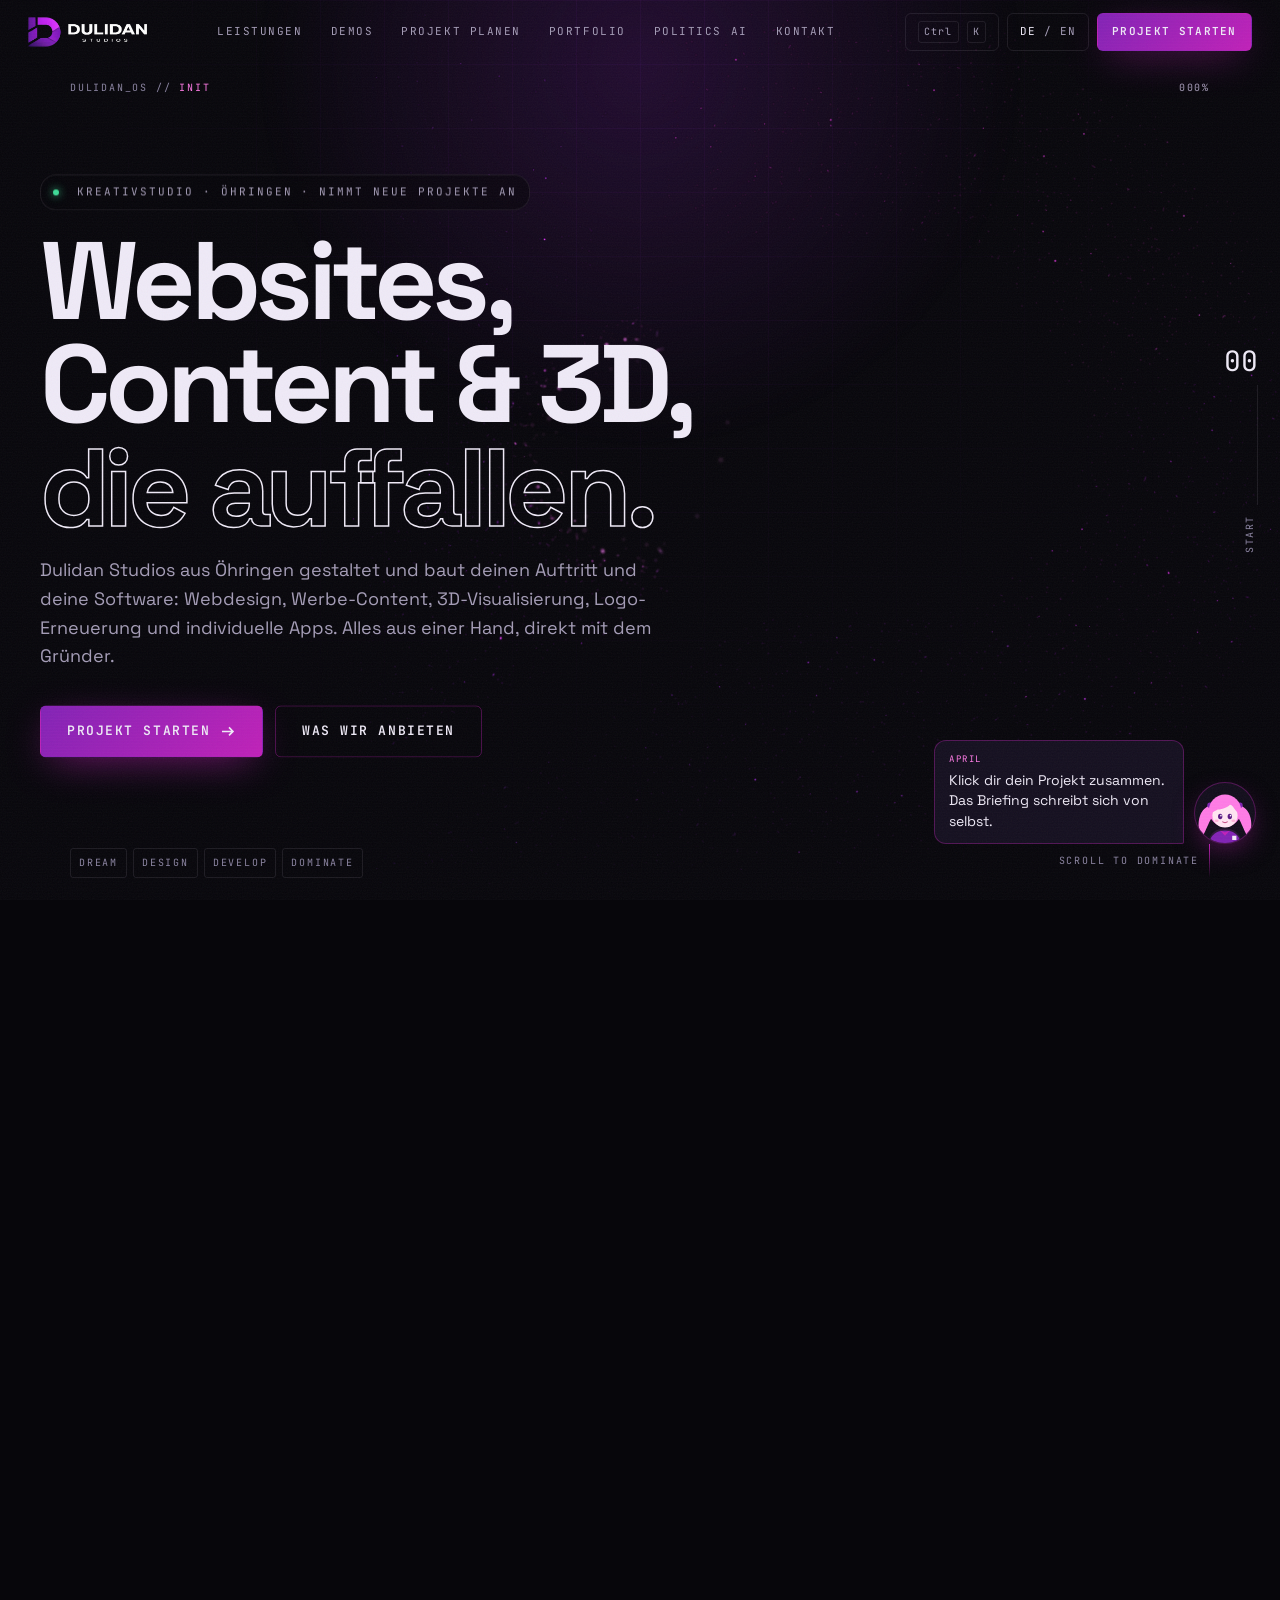
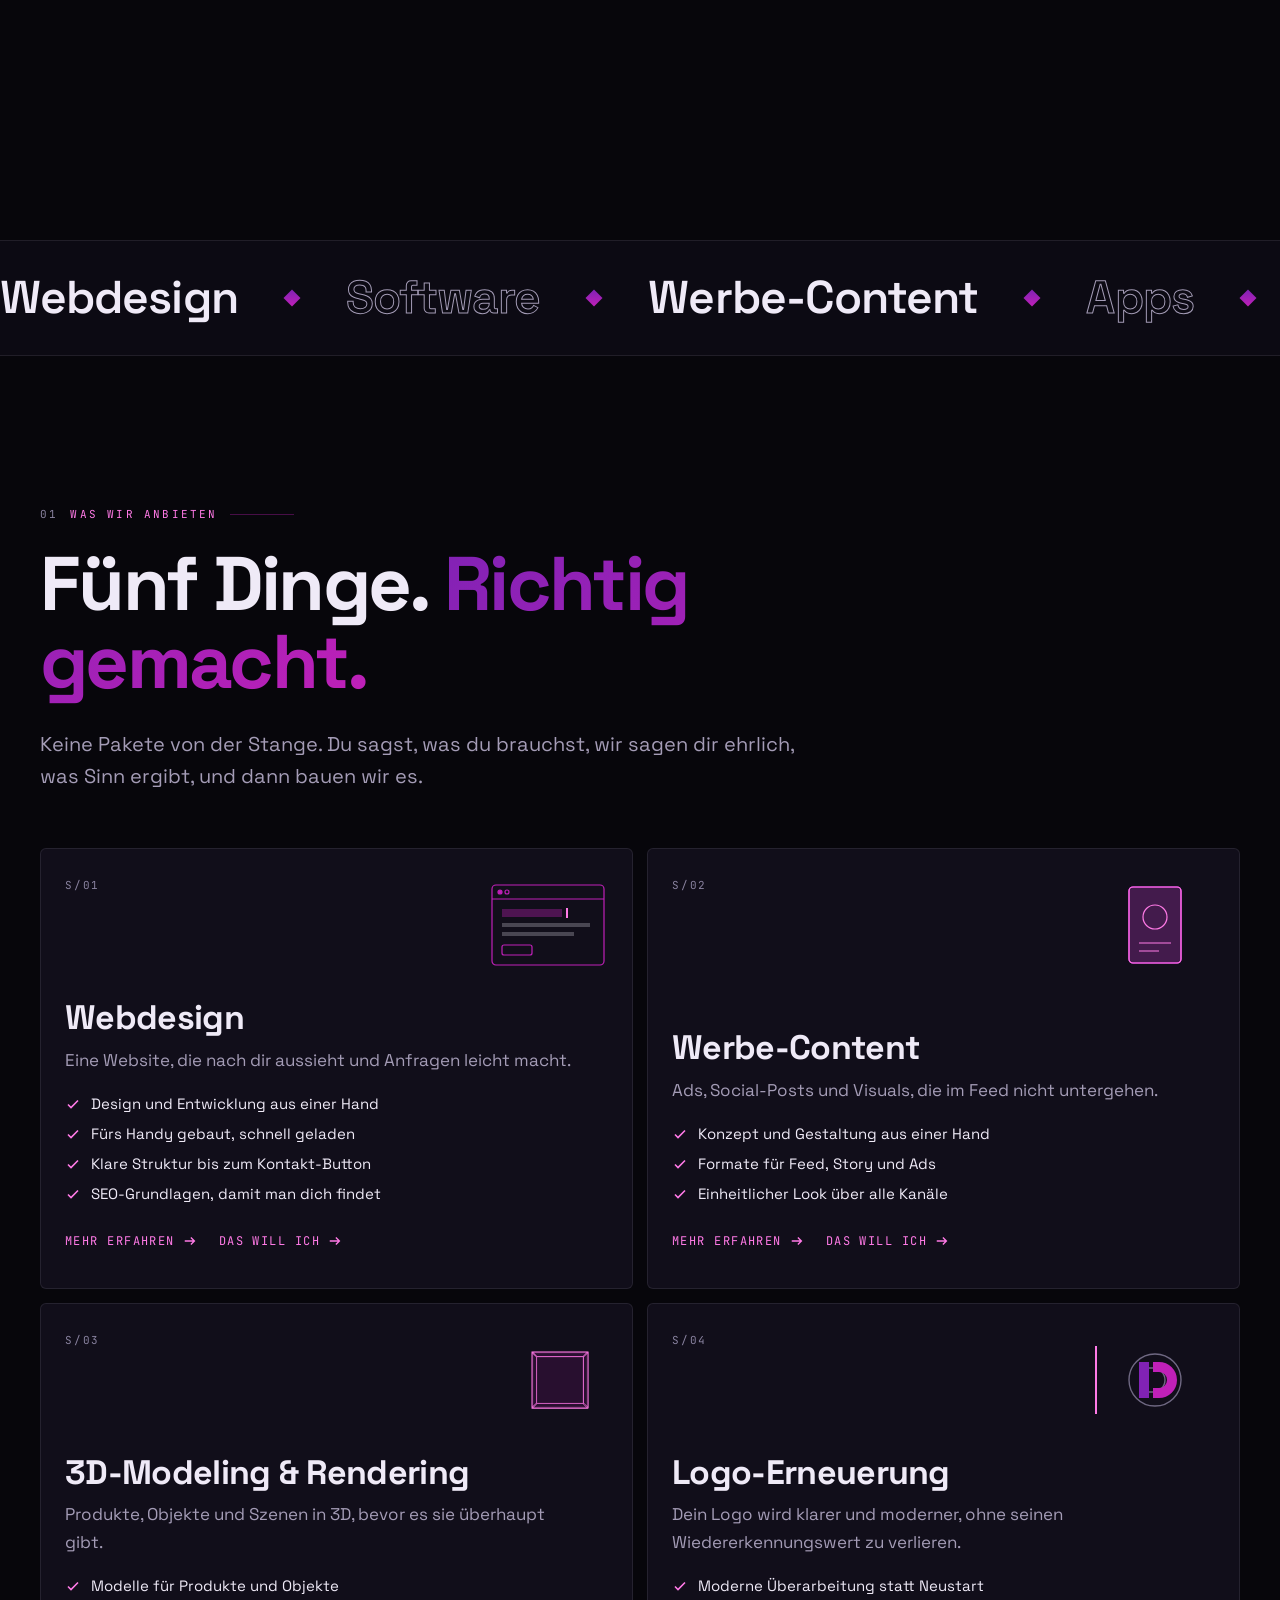
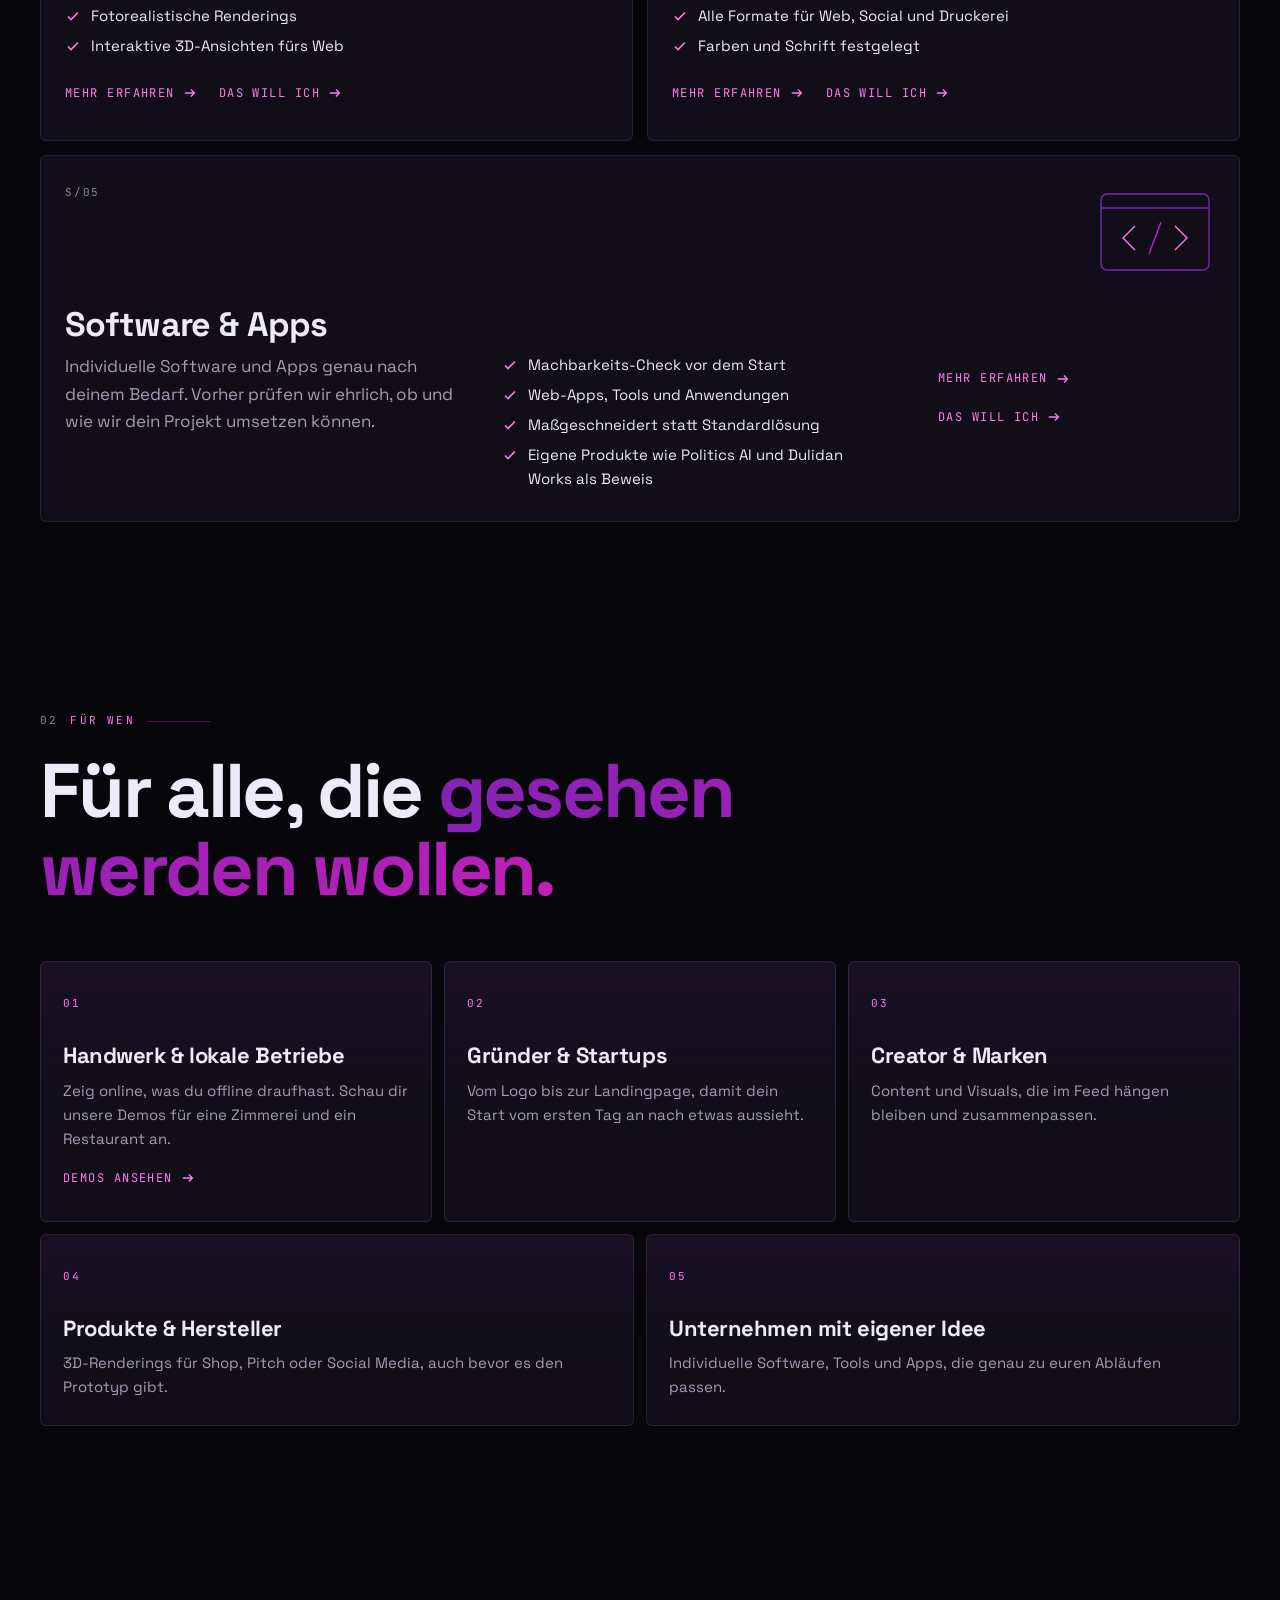
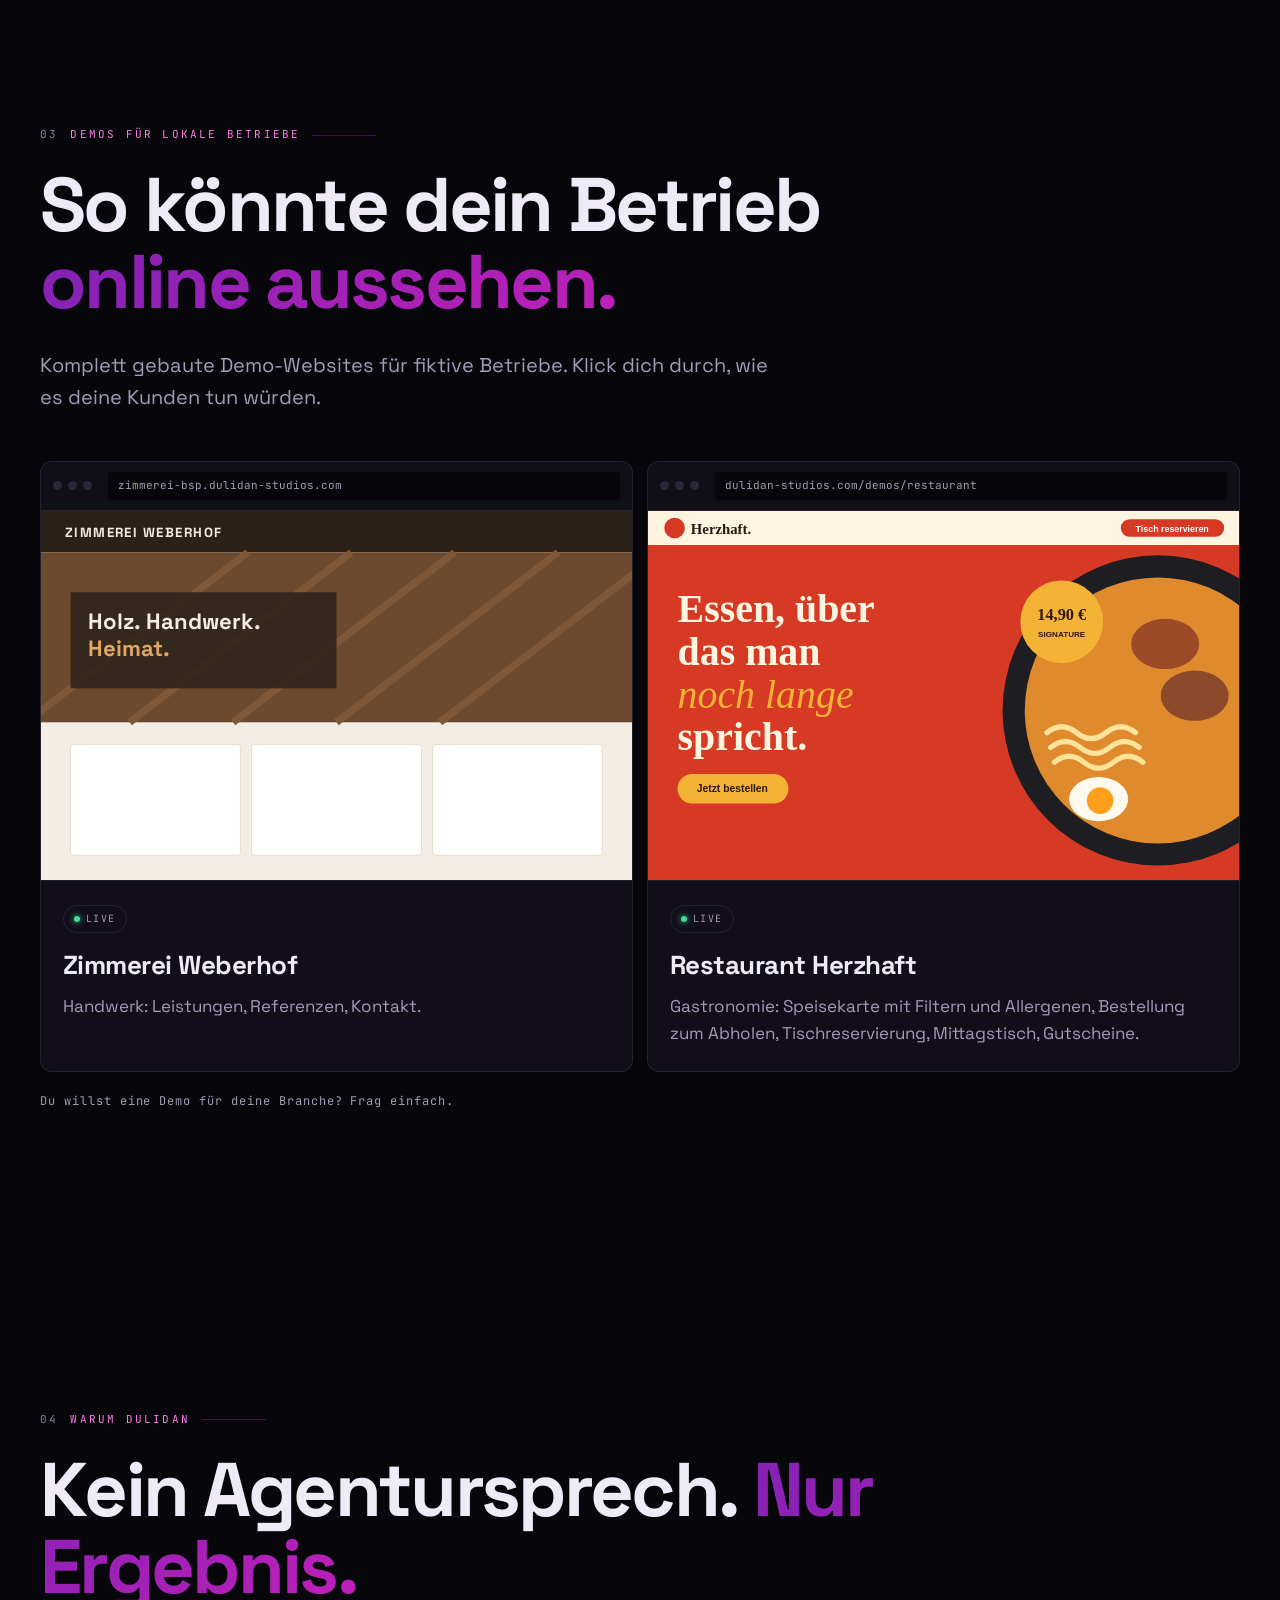
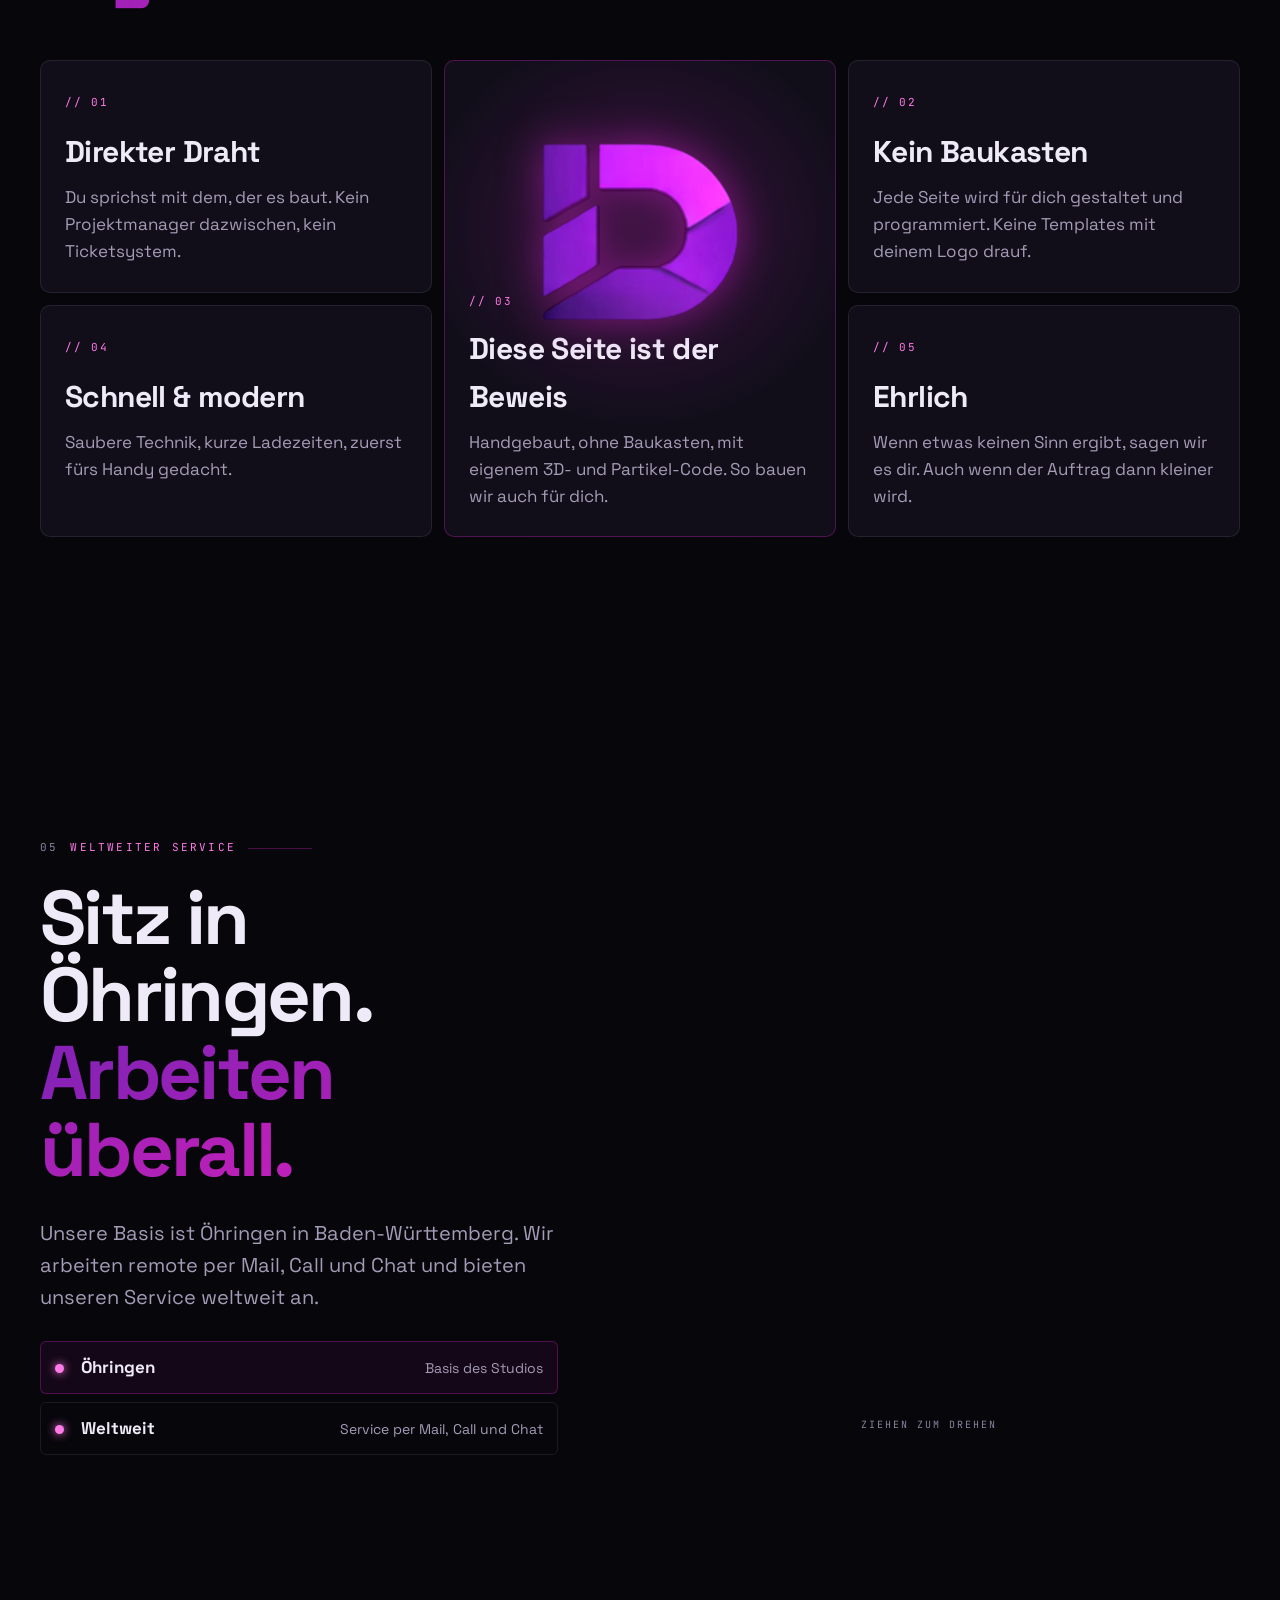
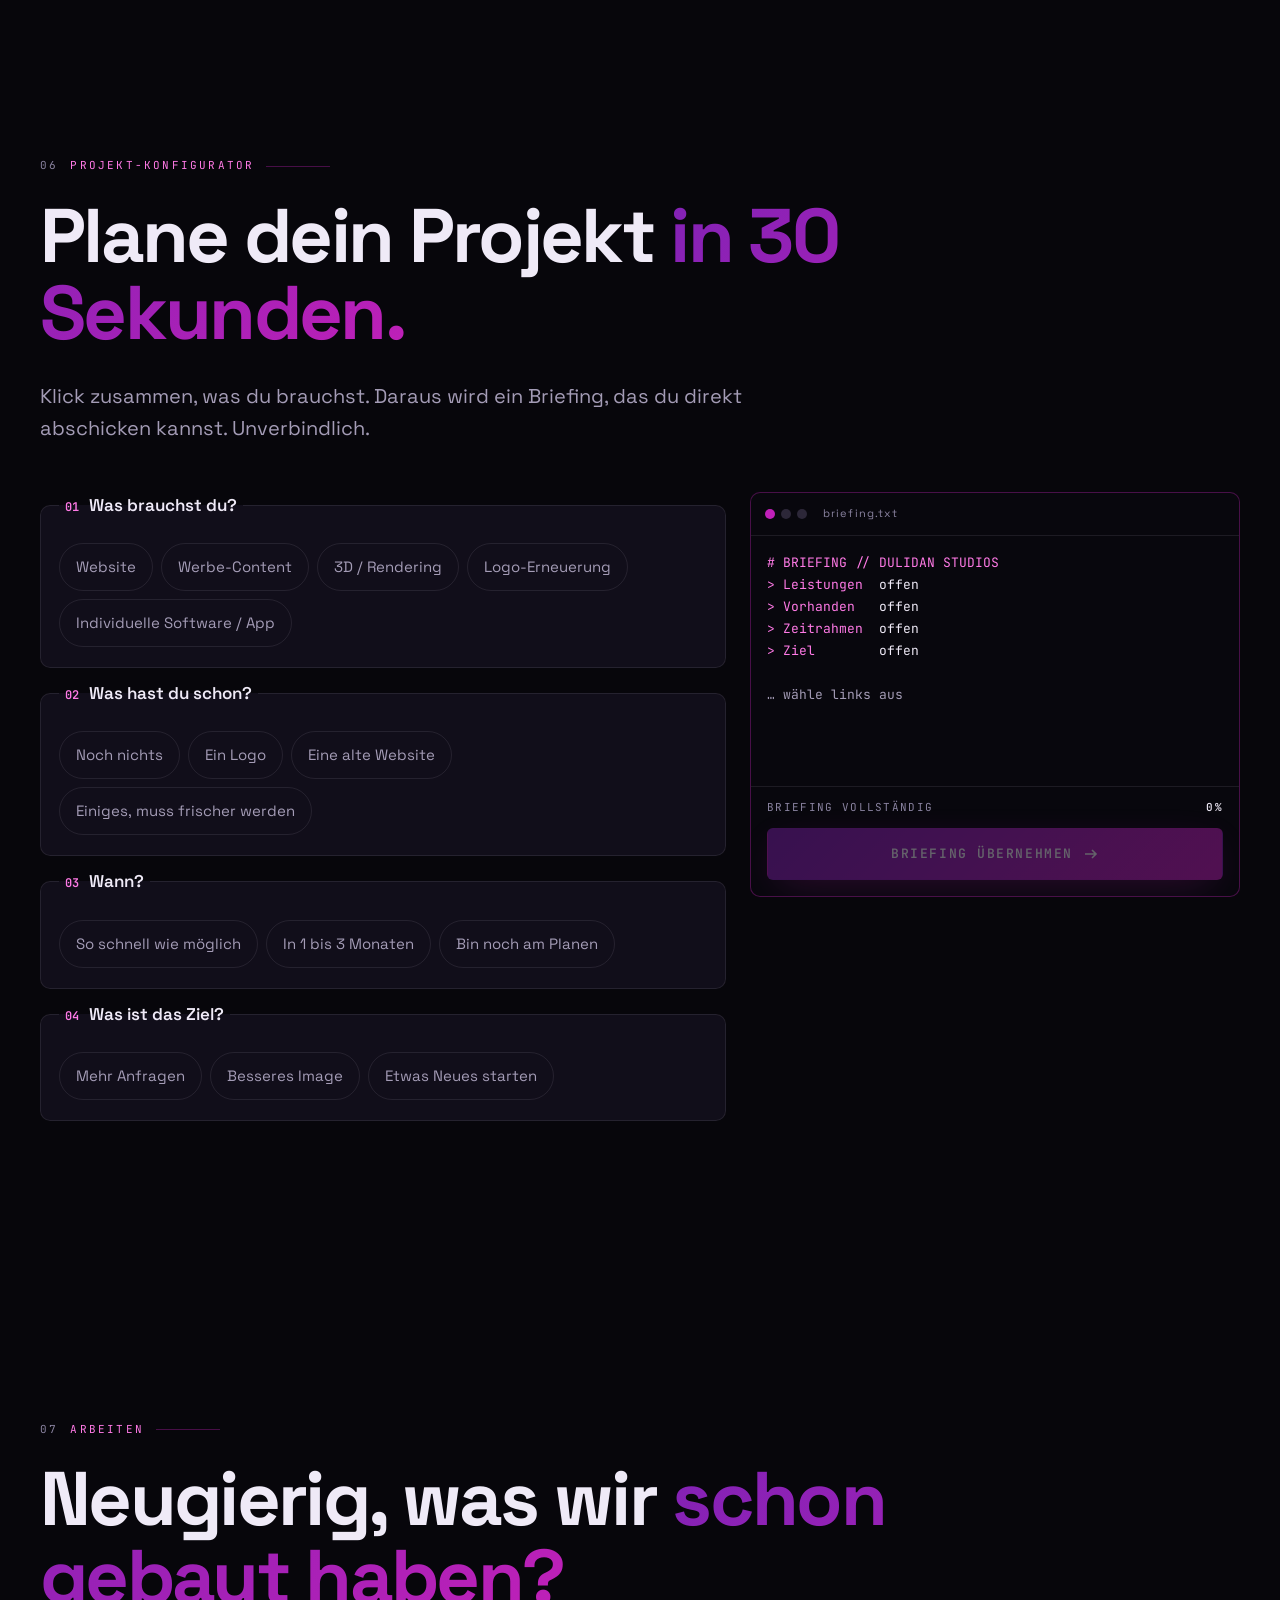
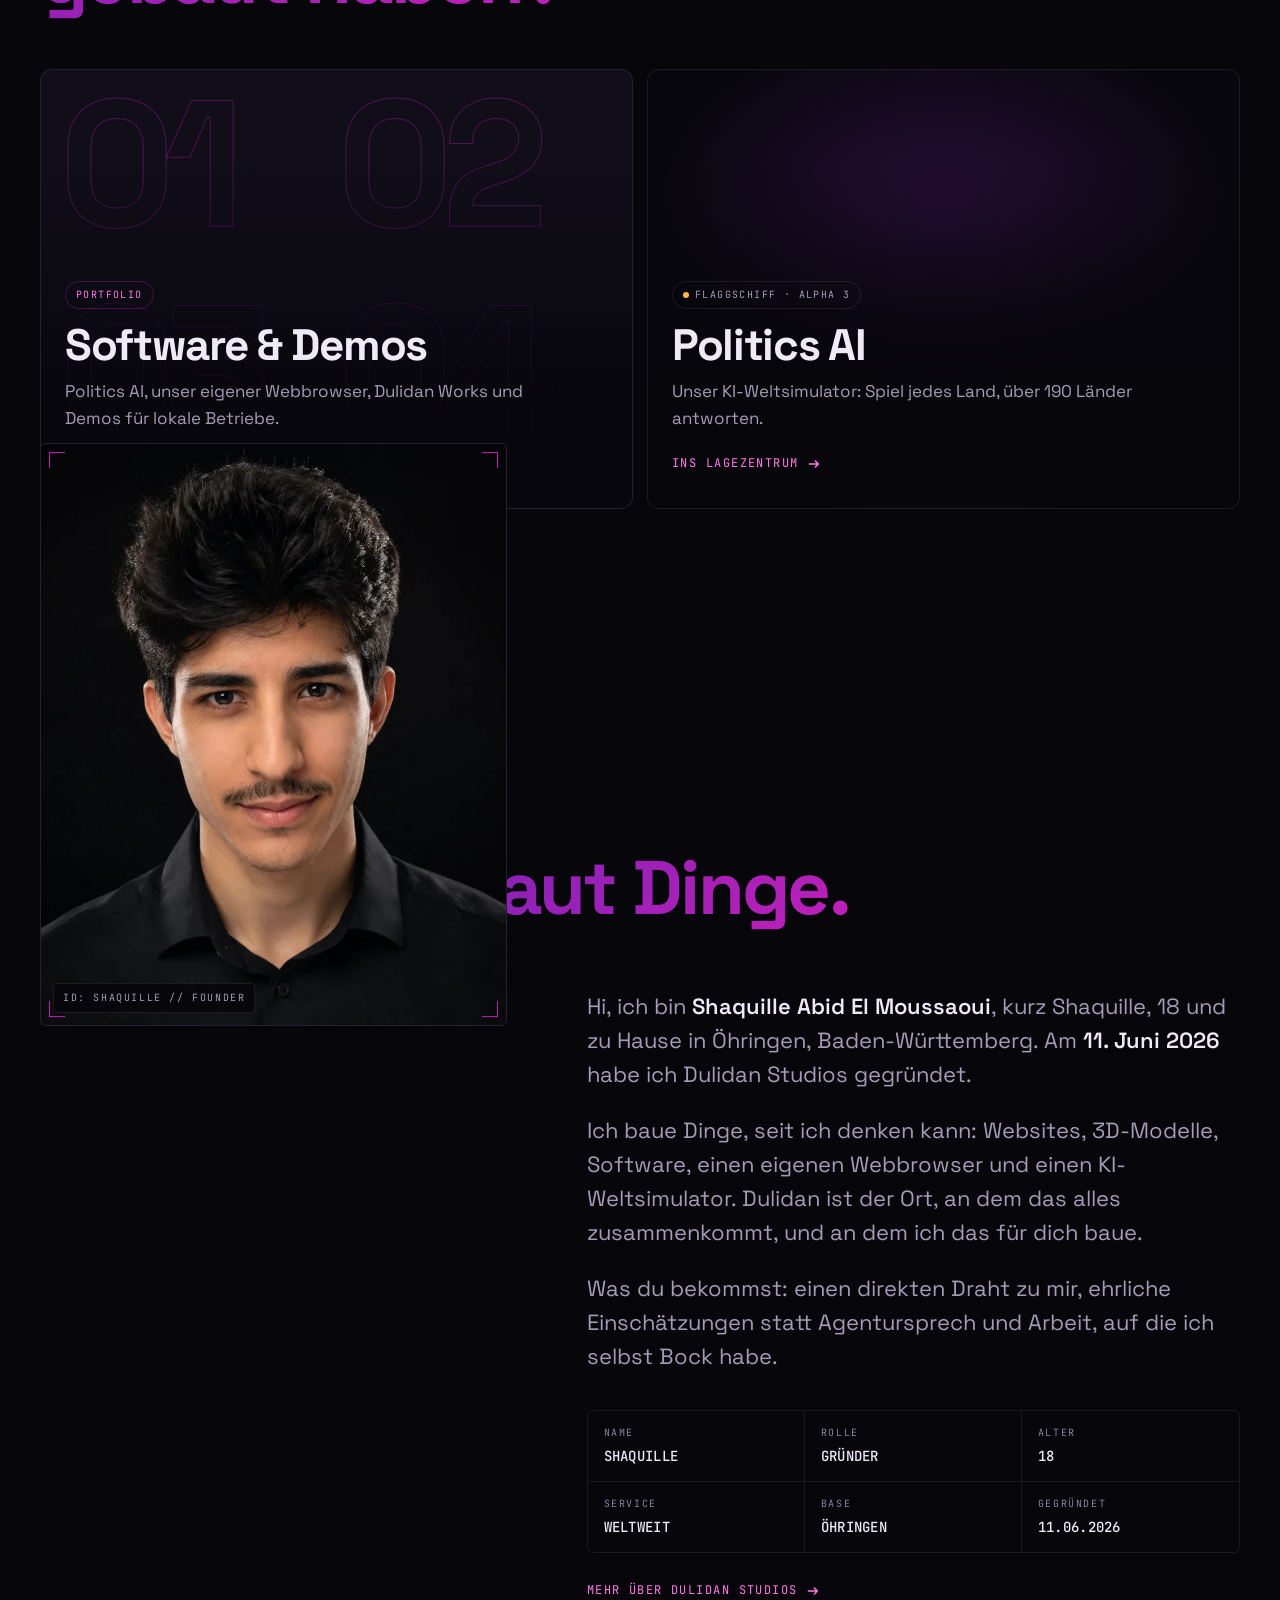
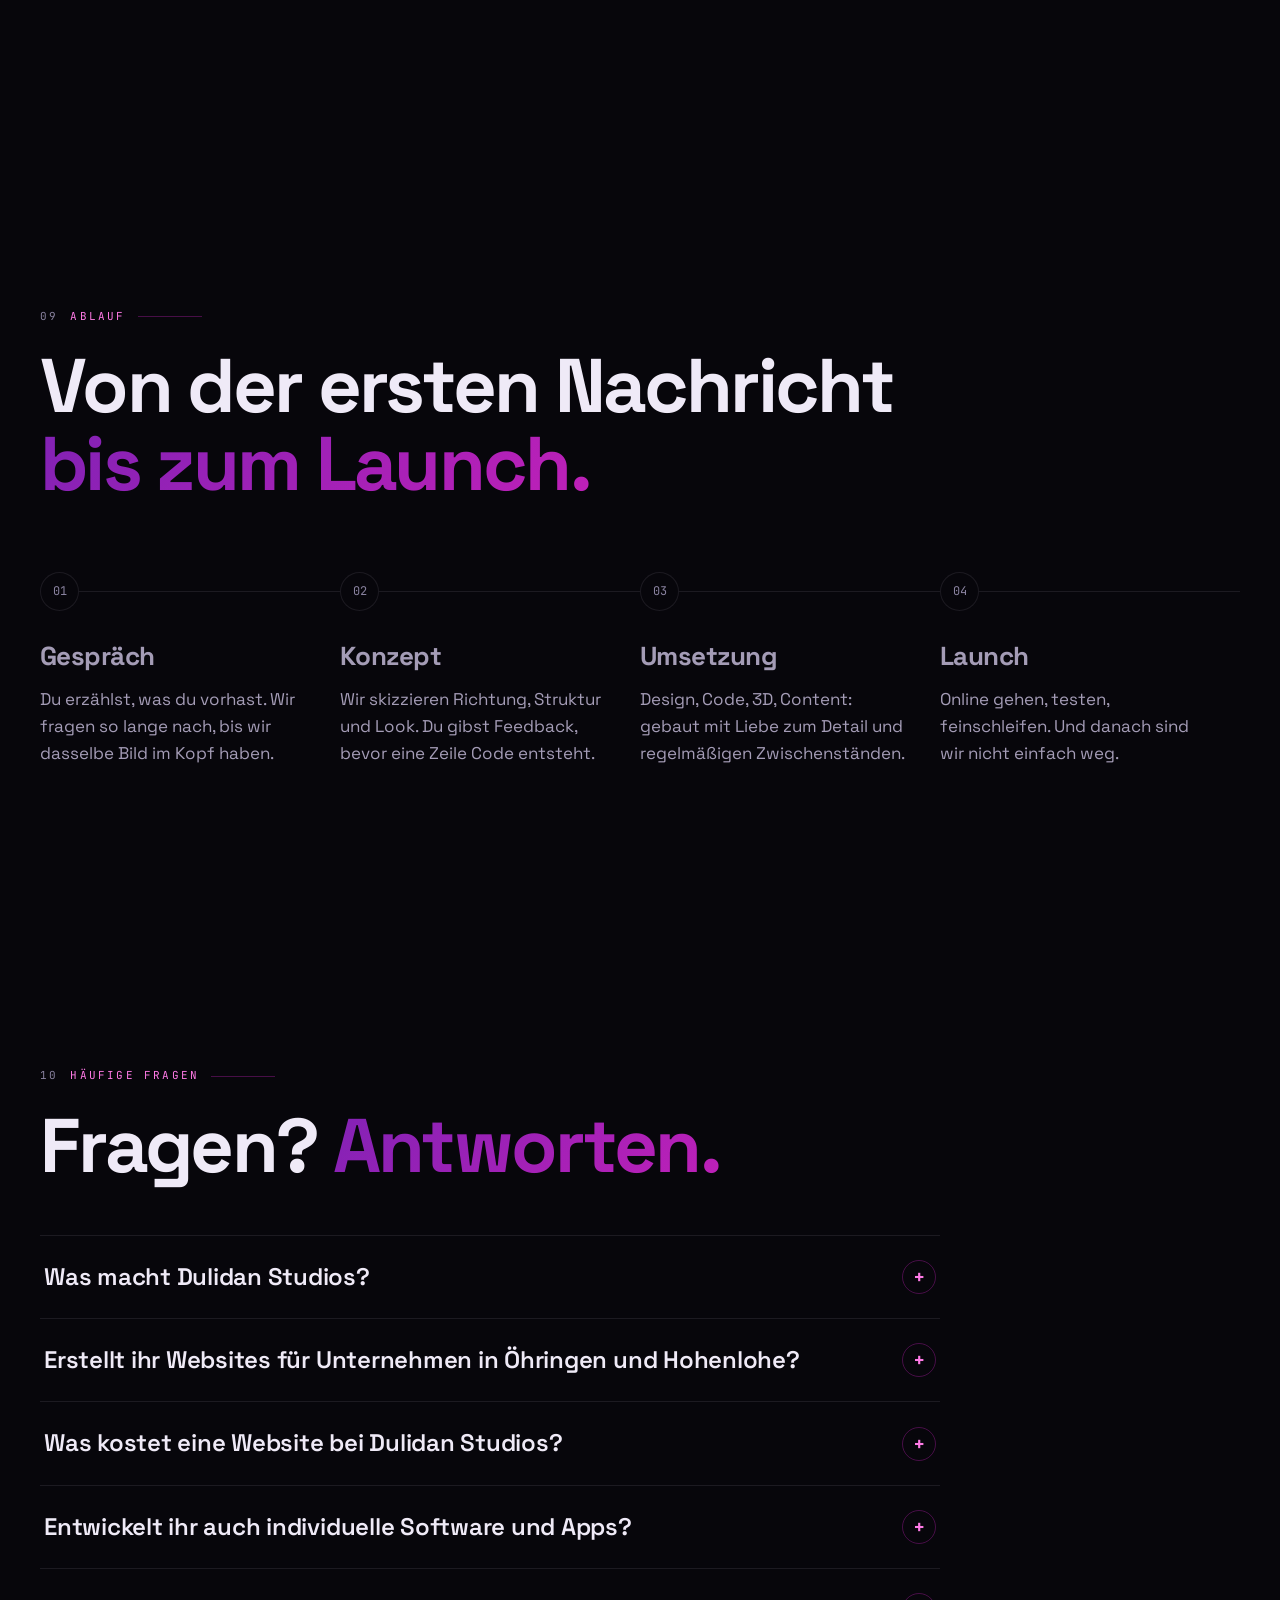
==== commit 9ff882e3: "Story-Showcase vorerst aus den Demos genommen - Demo-Karte „Politics AI · Die Story“ von Start- und " ====
--- a/index.html
+++ b/index.html
@@ -240,7 +240,7 @@
   <div class="wrap">
     <p class="sec-label rv"><span class="n">03</span><span data-en="Demos for local businesses">Demos für lokale Betriebe</span></p>
     <h2 class="h2 rv-mask" id="demo-h" data-en="See how your business <em>could look online.</em>">So könnte dein Betrieb <em>online aussehen.</em></h2>
-    <p class="lead rv" data-en="Fully built demo websites and showcases. Click through them like a customer would.">Komplett gebaute Demo-Websites und Showcases. Klick dich durch, wie es deine Kunden tun würden.</p>
+    <p class="lead rv" data-en="Fully built demo websites for fictional businesses. Click through them like a customer would.">Komplett gebaute Demo-Websites für fiktive Betriebe. Klick dich durch, wie es deine Kunden tun würden.</p>
     <div class="demo-grid">
       <a class="demo-card rv" href="https://zimmerei-bsp.dulidan-studios.com" target="_blank" rel="noopener" data-cursor="Live">
         <div class="browser"><div class="browser-bar"><i></i><i></i><i></i><span>zimmerei-bsp.dulidan-studios.com</span></div>
@@ -278,24 +278,6 @@
             </svg>
           </div></div>
         <div class="demo-c"><span class="pill live">Live</span><h3 data-en="Restaurant Herzhaft">Restaurant Herzhaft</h3><p data-en="Gastronomy: menu with filters and allergens, pickup ordering, table booking, lunch menu, vouchers.">Gastronomie: Speisekarte mit Filtern und Allergenen, Bestellung zum Abholen, Tischreservierung, Mittagstisch, Gutscheine.</p></div>
-      </a>
-      <a class="demo-card rv" href="/demos/politics-ai-story/" style="--d:.16s" data-cursor="Play">
-        <div class="browser"><div class="browser-bar"><i></i><i></i><i></i><span>dulidan-studios.com/demos/politics-ai-story</span></div>
-          <div class="browser-view">
-            <svg viewBox="0 0 800 500" aria-hidden="true">
-              <defs><radialGradient id="psg" cx="60%" cy="55%" r="60%"><stop offset="0" stop-color="#3a0d5c"/><stop offset="1" stop-color="#0a0212"/></radialGradient></defs>
-              <rect width="800" height="500" fill="url(#psg)"/>
-              <text x="44" y="150" font-family="Georgia,serif" font-style="italic" font-size="56" fill="#f3eefb">Die Welt in</text>
-              <text x="44" y="214" font-family="Georgia,serif" font-style="italic" font-size="56" fill="#f3eefb">deiner Hand.</text>
-              <circle cx="520" cy="270" r="150" fill="#0a0312" stroke="#c020b8" stroke-opacity=".5"/>
-              <g fill="#e2b8ff" opacity=".85"><circle cx="460" cy="190" r="2"/><circle cx="497" cy="243" r="2"/><circle cx="534" cy="296" r="2"/><circle cx="571" cy="349" r="2"/><circle cx="608" cy="232" r="2"/><circle cx="485" cy="285" r="2"/><circle cx="522" cy="338" r="2"/><circle cx="559" cy="221" r="2"/><circle cx="596" cy="274" r="2"/><circle cx="473" cy="327" r="2"/><circle cx="510" cy="210" r="2"/><circle cx="547" cy="263" r="2"/><circle cx="584" cy="316" r="2"/><circle cx="461" cy="199" r="2"/><circle cx="498" cy="252" r="2"/><circle cx="535" cy="305" r="2"/><circle cx="572" cy="358" r="2"/><circle cx="609" cy="241" r="2"/><circle cx="486" cy="294" r="2"/><circle cx="523" cy="347" r="2"/><circle cx="560" cy="230" r="2"/><circle cx="597" cy="283" r="2"/><circle cx="474" cy="336" r="2"/><circle cx="511" cy="219" r="2"/><circle cx="548" cy="272" r="2"/><circle cx="585" cy="325" r="2"/><circle cx="462" cy="208" r="2"/><circle cx="499" cy="261" r="2"/><circle cx="536" cy="314" r="2"/><circle cx="573" cy="197" r="2"/><circle cx="610" cy="250" r="2"/><circle cx="487" cy="303" r="2"/><circle cx="524" cy="356" r="2"/><circle cx="561" cy="239" r="2"/><circle cx="598" cy="292" r="2"/><circle cx="475" cy="345" r="2"/><circle cx="512" cy="228" r="2"/><circle cx="549" cy="281" r="2"/><circle cx="586" cy="334" r="2"/><circle cx="463" cy="217" r="2"/><circle cx="500" cy="270" r="2"/><circle cx="537" cy="323" r="2"/><circle cx="574" cy="206" r="2"/><circle cx="611" cy="259" r="2"/><circle cx="488" cy="312" r="2"/><circle cx="525" cy="195" r="2"/><circle cx="562" cy="248" r="2"/><circle cx="599" cy="301" r="2"/><circle cx="476" cy="354" r="2"/><circle cx="513" cy="237" r="2"/><circle cx="550" cy="290" r="2"/><circle cx="587" cy="343" r="2"/><circle cx="464" cy="226" r="2"/><circle cx="501" cy="279" r="2"/><circle cx="538" cy="332" r="2"/><circle cx="575" cy="215" r="2"/><circle cx="612" cy="268" r="2"/><circle cx="489" cy="321" r="2"/><circle cx="526" cy="204" r="2"/><circle cx="563" cy="257" r="2"/></g>
-              <g fill="#5fd400" opacity=".9"><ellipse cx="690" cy="300" rx="46" ry="54"/><rect x="600" y="262" width="90" height="16" rx="8"/><rect x="596" y="284" width="96" height="16" rx="8"/><rect x="600" y="306" width="90" height="16" rx="8"/><rect x="612" y="328" width="78" height="15" rx="7"/></g>
-              <circle cx="400" cy="440" r="26" fill="none" stroke="#fff" stroke-width="3"/><circle cx="400" cy="440" r="6" fill="#fff"/>
-              <text x="44" y="40" font-family="monospace" font-size="14" fill="#c9b3e6" letter-spacing="3">LEVEL 01 / 04</text>
-              <text x="690" y="40" font-family="monospace" font-size="14" fill="#ffd166">★ 0 XP</text>
-            </svg>
-          </div></div>
-        <div class="demo-c"><span class="pill hot" data-en="Interactive story">Interaktive Story</span><h3>Politics AI · Die Story</h3><p data-en="A cinematic, game-like experience in levels: tap and hold, unlock XP, change the world. Built with 3D and WebGL.">Ein filmisches, spielartiges Erlebnis in Levels: halten, XP sammeln, die Welt verändern. Gebaut mit 3D und WebGL.</p></div>
       </a>
     </div>
     <p class="demo-more rv mono" data-en="Want a demo for your industry? Just ask.">Du willst eine Demo für deine Branche? Frag einfach.</p>
--- a/assets/css/main.css
+++ b/assets/css/main.css
@@ -860,4 +860,3 @@
 .facts-list a:hover{color:var(--pink)}
 .ab-text{max-width:760px;margin-top:30px}
 .ab-text p{font-size:clamp(18px,2vw,21px);color:var(--muted);margin-bottom:20px}
-@media (min-width:1100px){.demo-grid{grid-template-columns:repeat(3,1fr)}}
